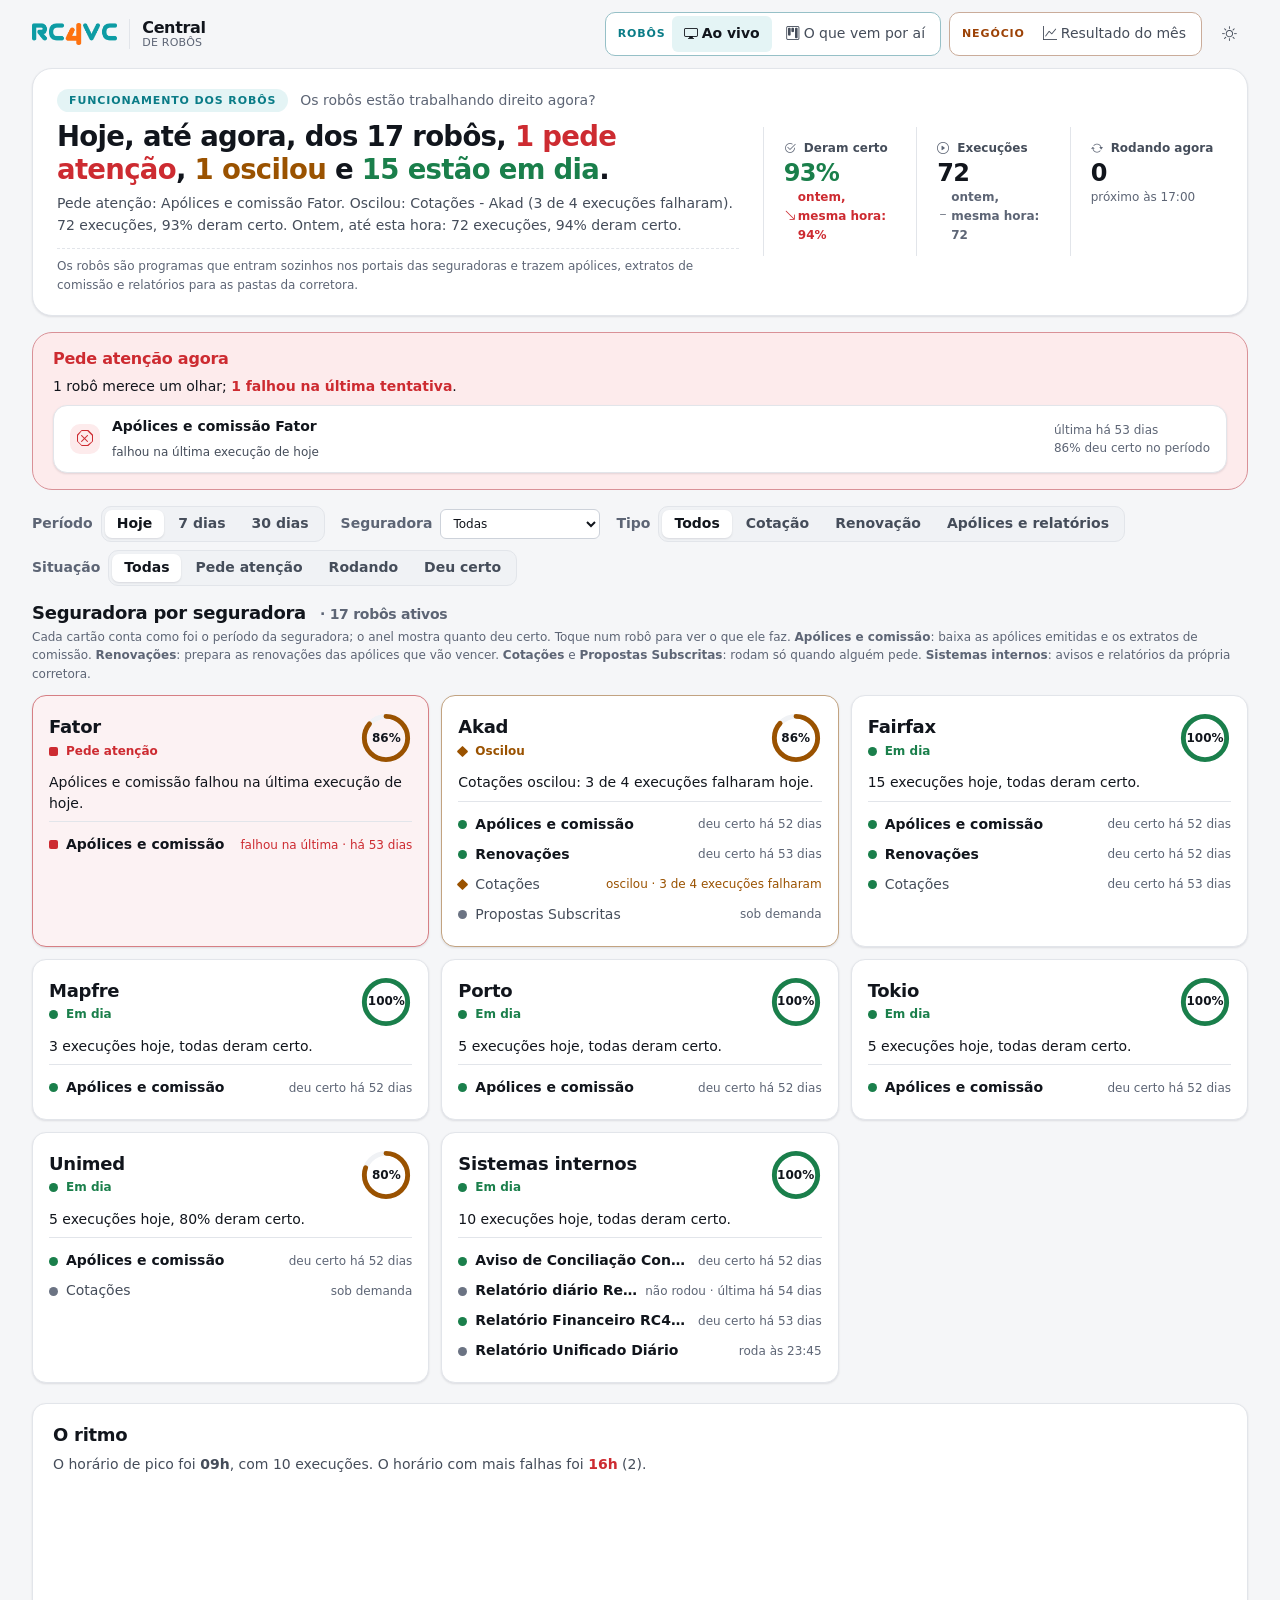
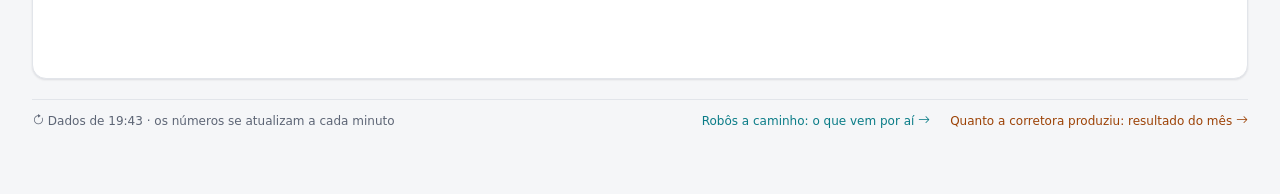
==== index.html @ 92851e63 "Painel ao vivo — 14/10/2026 19:43 UTC" ====
<!doctype html>
<html lang="pt-br">
<head>
    <meta charset="utf-8">
    <meta name="viewport" content="width=device-width, initial-scale=1, viewport-fit=cover">
    <title>Painel ao vivo · Central de RPAs</title>
    <script>
        /* Tema efetivo sempre marcado (mesma regra do layout.html). */
        try { var t = localStorage.getItem('central.tema'); } catch (e) {}
        if (t !== 'claro' && t !== 'escuro') t = window.matchMedia('(prefers-color-scheme: dark)').matches ? 'escuro' : 'claro';
        document.documentElement.dataset.tema = t;
    </script>
    <script type="importmap">{"imports": {"./static/js/ajuda/assistente.js": "./static/js/ajuda/assistente.js?v=1791552852", "./static/js/ajuda/base.js": "./static/js/ajuda/base.js?v=1791553756", "./static/js/ajuda/busca.js": "./static/js/ajuda/busca.js?v=1790963048", "./static/js/ajuda/tour.js": "./static/js/ajuda/tour.js?v=1791552852", "./static/js/core/anotacoes.js": "./static/js/core/anotacoes.js?v=1790881383", "./static/js/core/api.js": "./static/js/core/api.js?v=1791553756", "./static/js/core/atualizacao.js": "./static/js/core/atualizacao.js?v=1790770202", "./static/js/core/avisos.js": "./static/js/core/avisos.js?v=1791209014", "./static/js/core/casca.js": "./static/js/core/casca.js?v=1791567354", "./static/js/core/diagnostico.js": "./static/js/core/diagnostico.js?v=1790796686", "./static/js/core/editavel.js": "./static/js/core/editavel.js?v=1790770202", "./static/js/core/etapas.js": "./static/js/core/etapas.js?v=1791463085", "./static/js/core/filtros.js": "./static/js/core/filtros.js?v=1790770202", "./static/js/core/format.js": "./static/js/core/format.js?v=1790770202", "./static/js/core/graficos.js": "./static/js/core/graficos.js?v=1791461083", "./static/js/core/robos.js": "./static/js/core/robos.js?v=1791574383", "./static/js/core/textos.js": "./static/js/core/textos.js?v=1790770202", "./static/js/core/ui.js": "./static/js/core/ui.js?v=1792006502", "./static/js/paginas/ajustes.js": "./static/js/paginas/ajustes.js?v=1791404168", "./static/js/paginas/cotacoes.js": "./static/js/paginas/cotacoes.js?v=1792006793", "./static/js/paginas/design.js": "./static/js/paginas/design.js?v=1791460758", "./static/js/paginas/em_construcao.js": "./static/js/paginas/em_construcao.js?v=1791577213", "./static/js/paginas/entrada.js": "./static/js/paginas/entrada.js?v=1790963048", "./static/js/paginas/entrada_historia.js": "./static/js/paginas/entrada_historia.js?v=1791463267", "./static/js/paginas/equipe.js": "./static/js/paginas/equipe.js?v=1791561957", "./static/js/paginas/hoje.js": "./static/js/paginas/hoje.js?v=1791567333", "./static/js/paginas/jornada.js": "./static/js/paginas/jornada.js?v=1791462476", "./static/js/paginas/manual.js": "./static/js/paginas/manual.js?v=1791552852", "./static/js/paginas/ocorrencias.js": "./static/js/paginas/ocorrencias.js?v=1791552852", "./static/js/paginas/perfil.js": "./static/js/paginas/perfil.js?v=1790770202", "./static/js/paginas/publico.js": "./static/js/paginas/publico.js?v=1791899192", "./static/js/paginas/quadro_publico.js": "./static/js/paginas/quadro_publico.js?v=1791897938", "./static/js/paginas/robo.js": "./static/js/paginas/robo.js?v=1791552852", "./static/js/paginas/robos.js": "./static/js/paginas/robos.js?v=1790954687"}}</script>
    <link rel="icon" type="image/svg+xml" href="./static/img/marca.svg">
    <link rel="icon" type="image/png" sizes="192x192" href="./static/img/icone_central_192.png">
    <link rel="apple-touch-icon" href="./static/img/icone_central_180.png">
    <meta name="apple-mobile-web-app-capable" content="yes">
    <meta name="mobile-web-app-capable" content="yes">
    <meta name="apple-mobile-web-app-title" content="Central">
    <meta name="theme-color" content="#f5f6f8" media="(prefers-color-scheme: light)">
    <meta name="theme-color" content="#0b0d12" media="(prefers-color-scheme: dark)">
    <link rel="stylesheet" href="./static/vendor/bootstrap-icons/bootstrap-icons.min.css?v=1790770202">
    <link rel="stylesheet" href="./static/css/tokens.css?v=1791463225">
    <link rel="stylesheet" href="./static/css/base.css?v=1791567354">
    <link rel="stylesheet" href="./static/css/components.css?v=1792006510">
    <style>
        .simples-topo { display: flex; align-items: center; gap: var(--e-3); max-width: var(--largura-conteudo); margin: 0 auto; padding: var(--e-5) var(--e-8); }
        .simples-topo .acoes { margin-left: auto; display: flex; gap: var(--e-2); align-items: center; }
        .simples-conteudo { max-width: var(--largura-conteudo); margin: 0 auto; padding: 0 var(--e-8) var(--e-16); }
        .centro { min-height: calc(100vh - 90px); display: grid; place-items: center; padding: var(--e-6) var(--e-4); }
        .cartao-entrada { width: min(420px, 100%); }
        .fundo-entrada {
            background:
                radial-gradient(60% 50% at 15% 10%, var(--primaria-suave), transparent 70%),
                radial-gradient(50% 40% at 90% 90%, var(--acento-suave), transparent 70%),
                var(--fundo);
        }
        @media (max-width: 640px) { .simples-topo, .simples-conteudo { padding-left: var(--e-4); padding-right: var(--e-4); } }
    </style>
    <meta name="robots" content="noindex">
</head>
<body class="">
    <a class="pular-conteudo" href="#conteudo">Pular para o conteúdo</a>
    <header class="simples-topo">
        <a class="marca" href="./" style="padding: 0">
            <img class="marca-simbolo" src="./static/img/marca.svg" alt="" width="36" height="36">
            <img class="marca-logo" src="./static/img/logo_rc4vc.png" alt="RC4VC" width="101" height="26">
            <span>Central<small>de Robôs</small></span>
        </a>
        <div class="acoes">
            
<nav class="abas-publicas" aria-label="Telas ao vivo">
    <div class="abas-grupo" data-assunto="robos" role="group" aria-label="Robôs: funcionamento">
        <span class="abas-grupo-nome" aria-hidden="true">Robôs</span>
        <a href="./" aria-current="page"><i class="bi bi-display" aria-hidden="true"></i>Ao vivo</a>
        <a href="./kanban/"><i class="bi bi-kanban" aria-hidden="true"></i>O que vem por aí</a>
    </div>
    <div class="abas-grupo" data-assunto="negocio" role="group" aria-label="Negócio: resultado">
        <span class="abas-grupo-nome" aria-hidden="true">Negócio</span>
        <a href="./resultado/"><i class="bi bi-graph-up" aria-hidden="true"></i>Resultado do mês</a>
    </div>
</nav>

            <button type="button" class="btn btn-fantasma btn-icone" data-tema-botao aria-label="Trocar tema"><i class="bi bi-sun"></i></button>
        </div>
    </header>
    <main id="conteudo" tabindex="-1">

<div class="simples-conteudo painel-vivo" data-fonte-ao-vivo="https://rc4vc.com/central/dados/painel.json" data-fonte="./dados/painel.json">
    
    <section class="painel-resumo">
        <div class="painel-resumo-texto">
            
<section class="manchete manchete-lisa" aria-labelledby="manchete-texto">
    
<p class="assunto-tela" data-assunto="robos"><span class="assunto-etiqueta">Funcionamento dos robôs</span><span class="assunto-pergunta">Os robôs estão trabalhando direito agora?</span></p>

    <p class="texto" id="manchete-texto" aria-live="polite">Carregando o resumo...</p>
    <p class="contexto" id="manchete-contexto"></p>
    <div class="rodape-manchete" id="manchete-rodape"></div>
</section>

            
            <p class="painel-intro">Os robôs são programas que entram sozinhos nos portais das seguradoras e trazem apólices, extratos de comissão e relatórios para as pastas da corretora.</p>
        </div>
        <div class="kpis-faixa painel-numeros">
            
<div class="kpi" id="kpi-taxa">
    <span class="kpi-rotulo"><i class="bi bi-check2-circle" aria-hidden="true"></i>Deram certo</span>
    <span class="kpi-valor" data-valor>—</span>
    <span class="kpi-nota" data-nota></span>
</div>

            
<div class="kpi" id="kpi-execucoes">
    <span class="kpi-rotulo"><i class="bi bi-play-circle" aria-hidden="true"></i>Execuções</span>
    <span class="kpi-valor" data-valor>—</span>
    <span class="kpi-nota" data-nota></span>
</div>

            
<div class="kpi" id="kpi-rodando">
    <span class="kpi-rotulo"><i class="bi bi-arrow-repeat" aria-hidden="true"></i>Rodando agora</span>
    <span class="kpi-valor" data-valor>—</span>
    <span class="kpi-nota" data-nota></span>
</div>

        </div>
    </section>

    <section class="painel-atencao" id="atencao" aria-labelledby="titulo-atencao" hidden>
        <h2 id="titulo-atencao">Pede atenção agora</h2>
        <p class="frase-historia" id="frase-atencao"></p>
        <div id="lista-atencao"></div>
    </section>

    <div class="painel-filtros" role="search" aria-label="Filtrar o painel">
        
<div class="linha">
    <span class="rotulo-filtro" id="rot-periodo">Período</span>
    <div class="segmentado" data-filtro="periodo" role="group" aria-labelledby="rot-periodo">
        
        <button type="button" data-valor="hoje" aria-pressed="false">Hoje</button>
        
        <button type="button" data-valor="7" aria-pressed="false">7 dias</button>
        
        <button type="button" data-valor="30" aria-pressed="false">30 dias</button>
        
    </div>
</div>

        <div class="linha">
            <label class="rotulo-filtro" for="filtro-seguradora">Seguradora</label>
            <select id="filtro-seguradora" class="selecao entrada-sm"><option value="">Todas</option></select>
        </div>
        
<div class="linha">
    <span class="rotulo-filtro" id="rot-tipo">Tipo</span>
    <div class="segmentado" data-filtro="tipo" role="group" aria-labelledby="rot-tipo">
        
        <button type="button" data-valor="" aria-pressed="false">Todos</button>
        
        <button type="button" data-valor="cotacao" aria-pressed="false">Cotação</button>
        
        <button type="button" data-valor="renovacao" aria-pressed="false">Renovação</button>
        
        <button type="button" data-valor="outros" aria-pressed="false">Apólices e relatórios</button>
        
    </div>
</div>

        
<div class="linha">
    <span class="rotulo-filtro" id="rot-situacao">Situação</span>
    <div class="segmentado" data-filtro="situacao" role="group" aria-labelledby="rot-situacao">
        
        <button type="button" data-valor="" aria-pressed="false">Todas</button>
        
        <button type="button" data-valor="problema" aria-pressed="false">Pede atenção</button>
        
        <button type="button" data-valor="rodando" aria-pressed="false">Rodando</button>
        
        <button type="button" data-valor="ok" aria-pressed="false">Deu certo</button>
        
    </div>
</div>

        <button type="button" class="btn btn-sm btn-fantasma" id="limpar-filtros" hidden><i class="bi bi-x-lg"></i>Limpar filtros</button>
    </div>

    <section class="painel-secao" id="robos" aria-labelledby="titulo-robos">
        <div class="painel-secao-topo">
            <h2 id="titulo-robos">Seguradora por seguradora <span class="painel-recorte" id="recorte" aria-live="polite"></span></h2>
            
            <p class="painel-legenda">Cada cartão conta como foi o período da seguradora; o anel mostra quanto deu certo. Toque num robô para ver o que ele faz. <strong>Apólices e comissão</strong>: baixa as apólices emitidas e os extratos de comissão. <strong>Renovações</strong>: prepara as renovações das apólices que vão vencer. <strong>Cotações</strong> e <strong>Propostas Subscritas</strong>: rodam só quando alguém pede. <strong>Sistemas internos</strong>: avisos e relatórios da própria corretora.</p>
        </div>
        <ul class="seg-grade" id="lista-robos">
<div id="x-robos" aria-busy="true">
    <div class="pilha"><span class="esqueleto" style="height: 18px; width: 92%"></span><span class="esqueleto" style="height: 18px; width: 78%"></span><span class="esqueleto" style="height: 18px; width: 64%"></span></div>
</div>
</ul>
    </section>

    <section class="painel-secao" id="ritmo" aria-labelledby="titulo-ritmo">
        <div class="cartao painel-ritmo"><div class="cartao-corpo">
            <div class="painel-ritmo-texto">
                <h2 id="titulo-ritmo">O ritmo</h2>
                <p id="frase-ritmo"></p>
            </div>
            <div class="painel-grafico"><canvas id="grafico-ritmo" role="img" aria-label="Gráfico de execuções no período: deram certo e falharam"></canvas></div>
        </div></div>
    </section>

    <footer class="rodape-publico">
        <span><i class="bi bi-arrow-clockwise"></i> <span id="dados-de">Carregando</span> · os números se atualizam a cada minuto</span>
        <span class="links"><a href="./kanban/">Robôs a caminho: o que vem por aí <i class="bi bi-arrow-right"></i></a><a href="./resultado/" data-assunto="negocio">Quanto a corretora produziu: resultado do mês <i class="bi bi-arrow-right"></i></a></span>
    </footer>
</div>
</main>
    <div id="toasts" class="toasts" role="status" aria-live="polite"></div>
    <script type="module" src="./static/js/core/casca.js?v=1791567354"></script>
    
<script src="./static/vendor/chartjs/chart.umd.min.js?v=1790770202"></script>
<script type="module" src="./static/js/paginas/publico.js?v=1791899192"></script>

</body>
</html>
---- static/css/tokens.css ----
/* ==========================================================================
   Central de RPAs — tokens de design (identidade nova, 2026)

   Tudo que é "decisão de marca" mora aqui e SÓ aqui: cor, tipo, espaço,
   raio, sombra, movimento. Componentes e páginas usam as variáveis, nunca
   valores soltos — trocar a paleta inteira é mexer neste arquivo.

   Tema marcado no <html>: data-tema = "claro" | "escuro", SEMPRE o tema
   efetivo. No modo automático quem resolve é o script do <head> (layout.html
   e layout_simples.html, antes de pintar) e casca.js (quando o sistema muda),
   lendo prefers-color-scheme: dark. Assim o tema escuro é escrito uma vez só
   (antes eram dois blocos iguais, um no @media e outro no atributo).
   A paleta é a da marca RC4VC (ver /design).

   Contraste (08-10-2026, medido): texto comum >= 4,5:1 nos dois temas. Por
   isso o botão principal usa o teal escuro (--primaria-600) no tema claro, e
   texto sobre verde/vermelho/laranja usa --sobre-estado / --sobre-acento.

   Cores de ESTADO (ok, atenção, falha, rodando) não mudam com a paleta:
   verde sempre é "deu certo", vermelho sempre é "falhou". E nunca aparecem
   sozinhas — sempre com ícone e texto (acessibilidade).
   ========================================================================== */

:root {
    /* --- Tipografia: fontes do sistema (sem download, sem CDN).
       Windows 11 tem Segoe UI Variable, que é moderna e muito legível. */
    --fonte-texto: "Segoe UI Variable Text", "Segoe UI", system-ui, -apple-system, "Roboto", "Helvetica Neue", Arial, sans-serif;
    --fonte-titulo: "Segoe UI Variable Display", "Segoe UI", system-ui, -apple-system, "Roboto", sans-serif;
    --fonte-numero: "Segoe UI Variable Display", "Segoe UI", system-ui, sans-serif;
    --fonte-mono: "Cascadia Mono", "Cascadia Code", Consolas, "SFMono-Regular", Menlo, monospace;

    --fs-2xs: 0.6875rem;  /* 11px */
    --fs-xs: 0.75rem;     /* 12px */
    --fs-sm: 0.875rem;    /* 14px */
    --fs-base: 1rem;      /* 16px */
    --fs-lg: 1.125rem;    /* 18px */
    --fs-xl: 1.375rem;    /* 22px */
    --fs-2xl: 1.75rem;    /* 28px */
    --fs-3xl: 2.25rem;    /* 36px */
    --fs-manchete: clamp(1.45rem, 1.05rem + 1.7vw, 2.35rem);
    --fs-kpi: clamp(1.75rem, 1.4rem + 1.2vw, 2.4rem);

    --peso-normal: 400;
    --peso-medio: 550;
    --peso-forte: 650;
    --peso-titulo: 700;

    --altura-linha: 1.55;
    --altura-titulo: 1.2;

    /* --- Espaço (escala de 4px) */
    --e-1: 0.25rem;
    --e-2: 0.5rem;
    --e-3: 0.75rem;
    --e-4: 1rem;
    --e-5: 1.25rem;
    --e-6: 1.5rem;
    --e-8: 2rem;
    --e-10: 2.5rem;
    --e-12: 3rem;
    --e-16: 4rem;

    /* --- Raio */
    --raio-sm: 6px;
    --raio-md: 10px;
    --raio-lg: 14px;
    --raio-xl: 20px;
    --raio-pilula: 999px;

    /* --- Movimento (respeita "reduzir movimento" no fim do arquivo) */
    --dur-rapida: 120ms;
    --dur-media: 200ms;
    --dur-lenta: 360ms;
    --curva: cubic-bezier(0.2, 0.7, 0.2, 1);

    /* --- Layout */
    --largura-menu: 256px;
    --largura-menu-compacto: 68px;
    --largura-conteudo: 1440px;
    --altura-topo: 60px;
    --z-topo: 20;
    --z-menu: 30;
    --z-dialogo: 50;
    --z-toast: 60;

    /* --- Texto sobre a cor da marca (vitrine do login): igual nos dois temas,
       porque o fundo da vitrine é sempre o teal escuro da marca. */
    --sobre-marca: #ffffff;

    /* --- História da tela de entrar: painel sempre escuro (teal profundo da
       marca), igual nos dois temas, com cores de status legíveis sobre ele. */
    --historia-fundo-1: #04252a;
    --historia-fundo-2: #0a5e67;
    --historia-ok: #5ee0a0;
    --historia-falha: #ff8f8f;
    --historia-rodando: var(--primaria-300);  /* rodando = teal, como no resto da Central */
    --historia-destaque: #ffb27a;  /* laranja da marca clareado: 3,2:1 no pior ponto do fundo */
}

/* ==========================================================================
   Paleta oficial: Marca RC4VC (escolhida em 29/09/2026) — o teal e o laranja
   do logo, refinados para tela. "primaria" é a cor da ação e do destaque;
   "acento" é o contraponto quente, usado com parcimônia.
   ========================================================================== */
:root {
    --primaria-500: #0e9aa7;
    --primaria-400: #22b5c2;
    --primaria-300: #86d9e0;
    --primaria-600: #0a7c87;
    --primaria-700: #075e66;
    --acento-500: #f47b20;
    --acento-400: #ff9544;
    --acento-700: #9c4206;

    /* Texto sobre o laranja da marca: escuro nos dois temas (branco dava 2,7:1). */
    --sobre-acento: #11151c;
}

/* ==========================================================================
   Tema CLARO (padrão)
   ========================================================================== */
:root,
[data-tema="claro"] {
    color-scheme: light;

    --fundo: #f5f6f8;
    --superficie: #ffffff;
    --superficie-2: #f0f2f5;
    --superficie-3: #e7eaef;
    --superficie-invertida: #11151c;
    --borda: #e2e5ea;
    --borda-forte: #cdd2da;

    --texto: #11151c;
    --texto-2: #454d5a;
    --texto-3: #5d6575;      /* 5,2:1 sobre superficie-2 (o #6b7383 dava 4,25) */
    --texto-invertido: #f4f5f7;

    /* Botão e destaque no teal escuro: branco sobre #0e9aa7 dava 3,4:1. O
       teal claro segue em ícones, gráficos e no logo, onde não carrega texto. */
    --primaria: var(--primaria-600);
    --primaria-hover: var(--primaria-700);
    --primaria-texto: var(--primaria-600);
    --primaria-suave: color-mix(in srgb, var(--primaria-500) 11%, transparent);
    --sobre-primaria: #ffffff;
    --acento: var(--acento-500);
    --acento-texto: var(--acento-700);   /* laranja como texto: 5,8:1 no suave */
    --acento-suave: color-mix(in srgb, var(--acento-500) 13%, transparent);

    --ok: #1a7f4b;
    --atencao: #9a5200;
    --falha: #cd2b31;
    --rodando: var(--primaria-500);
    --neutro: #6b7383;
    --sobre-estado: #ffffff;  /* texto sobre --ok/--falha cheios */

    --ok-suave: #e6f6ec;
    --atencao-suave: #fff3d6;
    --falha-suave: #fdebec;
    --rodando-suave: var(--primaria-suave);
    --neutro-suave: #eef0f3;

    --foco: color-mix(in srgb, var(--primaria-500) 55%, transparent);
    --sombra-1: 0 1px 2px rgb(16 24 40 / 0.06), 0 1px 3px rgb(16 24 40 / 0.05);
    --sombra-2: 0 4px 12px rgb(16 24 40 / 0.07), 0 2px 4px rgb(16 24 40 / 0.04);
    --sombra-3: 0 18px 44px rgb(16 24 40 / 0.16), 0 4px 10px rgb(16 24 40 / 0.06);
    --sobreposicao: rgb(9 12 18 / 0.45);
    --toast-acao: var(--primaria-300);
}

/* ==========================================================================
   Tema ESCURO — escolhido no alternador OU vindo do sistema (o script do
   <head> marca data-tema="escuro" quando prefers-color-scheme: dark).
   Cores de estado um pouco menos saturadas que antes (08-10-2026): o verde e o
   vermelho "neon" vibravam em áreas grandes (barras de gráfico) sobre o
   quase-preto. Todas seguem acima de 4,5:1 como texto sobre a superfície.
   ========================================================================== */
[data-tema="escuro"] {
    color-scheme: dark;

    --fundo: #0b0d12;
    --superficie: #12151c;
    --superficie-2: #181c25;
    --superficie-3: #20252f;
    --superficie-invertida: #eef0f4;
    --borda: #252a35;
    --borda-forte: #353c49;

    --texto: #edf0f4;
    --texto-2: #b6bdc9;
    --texto-3: #8c94a4;
    --texto-invertido: #11151c;

    --primaria: var(--primaria-400);
    --primaria-hover: var(--primaria-300);
    --primaria-texto: var(--primaria-300);
    --primaria-suave: color-mix(in srgb, var(--primaria-400) 17%, transparent);
    --sobre-primaria: #0b0d12;
    --acento: var(--acento-400);
    --acento-texto: var(--acento-400);
    --acento-suave: color-mix(in srgb, var(--acento-400) 17%, transparent);

    --ok: #4cc38a;
    --atencao: #f0a83a;
    --falha: #f2666b;
    --rodando: var(--primaria-400);
    --neutro: #8c94a4;
    --sobre-estado: #0b0d12;  /* branco sobre o verde claro dava 1,9:1 */

    --ok-suave: color-mix(in srgb, #4cc38a 15%, transparent);
    --atencao-suave: color-mix(in srgb, #f0a83a 15%, transparent);
    --falha-suave: color-mix(in srgb, #f2666b 15%, transparent);
    --rodando-suave: var(--primaria-suave);
    --neutro-suave: color-mix(in srgb, #8c94a4 15%, transparent);

    --foco: color-mix(in srgb, var(--primaria-400) 65%, transparent);
    --sombra-1: 0 1px 2px rgb(0 0 0 / 0.4);
    --sombra-2: 0 6px 16px rgb(0 0 0 / 0.35);
    --sombra-3: 0 20px 50px rgb(0 0 0 / 0.55);
    --sobreposicao: rgb(0 0 0 / 0.6);
    --toast-acao: var(--primaria-600);
}

@media (prefers-reduced-motion: reduce) {
    :root {
        --dur-rapida: 0ms;
        --dur-media: 0ms;
        --dur-lenta: 0ms;
    }
}
---- static/css/base.css ----
/* ==========================================================================
   Central de RPAs — base: reset, tipografia e a casca do app
   (menu lateral por verbo + topo + área de conteúdo).
   Depende de tokens.css.
   ========================================================================== */

*,
*::before,
*::after {
    box-sizing: border-box;
}

html {
    -webkit-text-size-adjust: 100%;
    text-size-adjust: 100%;
    scroll-behavior: smooth;
}

@media (prefers-reduced-motion: reduce) {
    html { scroll-behavior: auto; }
}

body {
    margin: 0;
    min-height: 100vh;
    background: var(--fundo);
    color: var(--texto);
    font-family: var(--fonte-texto);
    font-size: var(--fs-base);
    line-height: var(--altura-linha);
    -webkit-font-smoothing: antialiased;
    font-feature-settings: "ss01", "cv11";
    /* Palavra longa sem espaço (caminho, comando, e-mail, URL) quebra em vez
       de vazar para fora do cartão ou da tela. */
    overflow-wrap: break-word;
}

h1, h2, h3, h4, h5, h6 {
    margin: 0 0 var(--e-2);
    font-family: var(--fonte-titulo);
    font-weight: var(--peso-titulo);
    line-height: var(--altura-titulo);
    letter-spacing: -0.015em;
    color: var(--texto);
}

h1 { font-size: var(--fs-2xl); }
h2 { font-size: var(--fs-xl); }
h3 { font-size: var(--fs-lg); }
h4 { font-size: var(--fs-base); }

p { margin: 0 0 var(--e-3); }

a {
    color: var(--primaria-texto);
    text-decoration: none;
    text-underline-offset: 3px;
}
a:hover { text-decoration: underline; }

img, svg { display: block; max-width: 100%; }

button, input, select, textarea {
    font: inherit;
    color: inherit;
}

code, kbd, pre, samp {
    font-family: var(--fonte-mono);
    font-size: 0.9em;
    overflow-wrap: anywhere;
}
pre { white-space: pre-wrap; }

hr {
    border: 0;
    border-top: 1px solid var(--borda);
    margin: var(--e-6) 0;
}

table { border-collapse: collapse; width: 100%; }

::selection { background: var(--primaria-suave); }

:focus-visible {
    outline: 2px solid var(--primaria);
    outline-offset: 2px;
    border-radius: var(--raio-sm);
}

/* Números tabulares em tudo que é métrica */
.num,
td,
.kpi-valor { font-variant-numeric: tabular-nums; }

/* Texto só para leitor de tela */
.so-leitor {
    position: absolute !important;
    width: 1px; height: 1px;
    padding: 0; margin: -1px;
    overflow: hidden; clip: rect(0 0 0 0);
    white-space: nowrap; border: 0;
}

/* Pular para o conteúdo (teclado / leitor de tela) */
.pular-conteudo {
    position: absolute;
    left: var(--e-4);
    top: -100px;
    z-index: 100;
    padding: var(--e-2) var(--e-4);
    background: var(--primaria);
    color: var(--sobre-primaria);
    border-radius: var(--raio-md);
    font-weight: var(--peso-forte);
}
.pular-conteudo:focus { top: var(--e-3); text-decoration: none; }

/* ==========================================================================
   Casca do app
   ========================================================================== */
.app {
    display: grid;
    grid-template-columns: var(--largura-menu) minmax(0, 1fr);
    min-height: 100vh;
}

/* O menu fica preso na tela ao rolar a página (pedido de 02-10-2026). Se
   não couber na altura da janela, ganha rolagem própria. */
.app-menu {
    position: sticky;
    top: 0;
    height: 100vh;
    height: 100dvh;
    overflow-y: auto;
    overscroll-behavior: contain;
    /* Se ainda precisar rolar (janela muito baixa), a roda do mouse e o
       toque funcionam, sem a barra cinza grudada na borda do menu. */
    scrollbar-width: none;
    display: flex;
    flex-direction: column;
    gap: var(--e-2);
    padding: var(--e-5) var(--e-3) var(--e-4);
    background: var(--superficie);
    border-right: 1px solid var(--borda);
    z-index: var(--z-menu);
}

.marca {
    display: flex;
    align-items: center;
    gap: var(--e-3);
    padding: 0 var(--e-3) var(--e-4);
    color: var(--texto);
    font-family: var(--fonte-titulo);
    font-weight: var(--peso-titulo);
    font-size: var(--fs-lg);
    letter-spacing: -0.02em;
}
.marca:hover { text-decoration: none; }

.marca-simbolo {
    width: 36px;
    height: 36px;
    flex: none;
    filter: drop-shadow(0 2px 4px rgb(10 124 135 / 0.25));
}
/* Logo da RC4VC por extenso; o símbolo quadrado (o "4") só aparece com o
   menu compacto, onde o logo inteiro não cabe. */
.marca .marca-simbolo { display: none; }
.marca-logo { height: 26px; width: auto; flex: none; }
.marca > span {
    padding-left: var(--e-3);
    border-left: 1px solid var(--borda);
    line-height: 1.1;
    font-size: var(--fs-base);
}

.marca small {
    display: block;
    font-family: var(--fonte-texto);
    font-weight: var(--peso-normal);
    font-size: var(--fs-2xs);
    color: var(--texto-3);
    letter-spacing: 0.02em;
    text-transform: uppercase;
}

.menu-grupo { margin-top: var(--e-3); }

.menu-grupo-titulo {
    margin: 0 0 var(--e-1);
    padding: 0 var(--e-3);
    font-family: var(--fonte-texto);
    font-size: var(--fs-xs);   /* era 11px em maiúsculas: pequeno demais */
    font-weight: var(--peso-forte);
    color: var(--texto-3);
    letter-spacing: 0.06em;
    text-transform: uppercase;
}

.menu-item {
    position: relative;
    display: flex;
    align-items: center;
    gap: var(--e-3);
    padding: var(--e-2) var(--e-3);
    border-radius: var(--raio-md);
    color: var(--texto-2);
    font-weight: var(--peso-medio);
    font-size: var(--fs-sm);
    transition: background var(--dur-rapida) var(--curva), color var(--dur-rapida) var(--curva);
}
.menu-item i { font-size: 1.05rem; width: 1.25rem; text-align: center; }
.menu-item:hover { background: var(--superficie-2); color: var(--texto); text-decoration: none; }
.menu-item[aria-current="page"] {
    background: var(--primaria-suave);
    color: var(--primaria-texto);
}
.menu-item[aria-current="page"]::before {
    content: "";
    position: absolute;
    left: -12px;
    top: 8px;
    bottom: 8px;
    width: 3px;
    border-radius: 0 3px 3px 0;
    background: var(--primaria);
}
.menu-item .contador {
    margin-left: auto;
    min-width: 1.5rem;
    padding: 0 var(--e-2);
    border-radius: var(--raio-pilula);
    background: var(--falha);
    color: var(--sobre-estado);
    font-size: var(--fs-2xs);
    font-weight: var(--peso-forte);
    line-height: 1.35rem;
    text-align: center;
}

.menu-rodape {
    /* Logo abaixo do último grupo (Manual), não empurrado para o fim da página. */
    margin-top: var(--e-4);
    padding-top: var(--e-4);
    border-top: 1px solid var(--borda);
    display: grid;
    /* Perfil e "Sair" na mesma linha: com o "Sair" embaixo, ele era o
       primeiro a ficar fora da tela. */
    grid-template-columns: minmax(0, 1fr) auto;
    align-items: center;
    gap: var(--e-1);
}
/* "Sair" só com o ícone (o nome fica no aria-label/title). */
.menu-rodape [data-sair] { font-size: 0; gap: 0; padding: var(--e-2); }
.menu-rodape [data-sair] i { font-size: 1.05rem; }

.usuario-atual {
    display: flex;
    align-items: center;
    gap: var(--e-3);
    padding: var(--e-2) var(--e-3);
    font-size: var(--fs-sm);
    color: var(--texto-2);
    min-width: 0;
}
a.usuario-atual { border-radius: var(--raio-md); color: inherit; }
a.usuario-atual:hover,
a.usuario-atual[aria-current="page"] { background: var(--superficie-2); text-decoration: none; }
.usuario-atual .avatar img { width: 100%; height: 100%; object-fit: cover; border-radius: 50%; }
.usuario-atual .avatar {
    position: relative;
    flex: none;
    display: grid;
    place-items: center;
    width: 32px;
    height: 32px;
    border-radius: 50%;
    background: var(--acento-suave);
    color: var(--acento-texto);
    font-weight: var(--peso-forte);
    font-size: var(--fs-sm);
}
/* Online: bolinha verde no canto da foto enquanto o sinal de presença é
   aceito (casca.js; some se a sessão cair). Sem overflow:hidden no avatar
   para a bolinha não ser cortada; a foto já é redonda pelo próprio img. */
.usuario-atual .avatar[data-online="sim"]::after {
    content: "";
    position: absolute;
    right: -1px;
    bottom: -1px;
    width: 10px;
    height: 10px;
    border-radius: 50%;
    background: var(--ok);
    box-shadow: 0 0 0 2px var(--superficie);
}
.usuario-atual .nome { color: var(--texto); font-weight: var(--peso-medio); }
.usuario-atual .papel { font-size: var(--fs-xs); color: var(--texto-3); }
.usuario-atual > div { min-width: 0; }
.usuario-atual .nome,
.usuario-atual .papel { display: block; overflow: hidden; text-overflow: ellipsis; white-space: nowrap; }

/* Área principal */
.app-principal { min-width: 0; display: flex; flex-direction: column; }

.app-topo {
    position: sticky;
    top: 0;
    z-index: var(--z-topo);
    display: flex;
    align-items: center;
    gap: var(--e-3);
    height: var(--altura-topo);
    padding: 0 var(--e-8);
    background: color-mix(in srgb, var(--fundo) 82%, transparent);
    backdrop-filter: saturate(160%) blur(10px);
    -webkit-backdrop-filter: saturate(160%) blur(10px);
    border-bottom: 1px solid color-mix(in srgb, var(--borda) 70%, transparent);
}

.app-topo .migalhas {
    display: flex;
    align-items: center;
    gap: var(--e-2);
    font-size: var(--fs-sm);
    color: var(--texto-3);
    min-width: 0;
}
.app-topo .migalhas a { color: var(--texto-3); }
.app-topo .migalha-grupo { white-space: nowrap; }
.app-topo .migalha-sep { font-size: 0.7em; color: var(--texto-3); }
/* Celular: o topo não cabe tudo (o "Painel ao vivo" cobria o título). Fica
   só o essencial: título, Painel ao vivo só com ícone, Ajuda, sino, tema. */
@media (max-width: 640px) {
    .app-topo .migalha-grupo, .app-topo .migalha-sep,
    .app-topo #ultima-atualizacao, .app-topo [data-copiar-link], .app-topo .rotulo-longo { display: none; }
    .app-topo .botao-sem-login { width: 38px; padding: 0; }
    .app-topo .acoes-topo { gap: 0; }
}
.app-topo .migalhas strong { color: var(--texto); font-weight: var(--peso-medio); white-space: nowrap; overflow: hidden; text-overflow: ellipsis; }
.app-topo .acoes-topo { margin-left: auto; display: flex; align-items: center; gap: var(--e-2); }

.botao-menu { margin-left: calc(var(--e-2) * -1); }

.app-conteudo {
    width: 100%;
    max-width: var(--largura-conteudo);
    margin: 0 auto;
    padding: var(--e-8) var(--e-8) var(--e-16);
}

.fundo-menu { display: none; }

/* --- Menu só com ícones (data-menu="compacto" no <html>): escolha da
   pessoa pelo botão do topo (ou tecla "["), guardada no navegador; sem
   escolha, vale em tela estreita ou zoom alto (Ctrl +). O nome do item
   aparece ao lado ao passar o mouse ou focar pelo teclado. A regra que
   decide o modo está no <head> do layout.html e em casca.js. */
@media (min-width: 641px) {
    .app { transition: grid-template-columns var(--dur-media) var(--curva); }

    html[data-menu="compacto"] .app { grid-template-columns: var(--largura-menu-compacto) minmax(0, 1fr); }

    /* Sem rolagem própria: ela cortaria a etiqueta flutuante do item. */
    html[data-menu="compacto"] .app-menu { padding: var(--e-4) var(--e-2); gap: var(--e-1); overflow: visible; }
    html[data-menu="compacto"] .marca { justify-content: center; padding: 0 0 var(--e-3); }
    html[data-menu="compacto"] .marca > span { display: none; }
    html[data-menu="compacto"] .marca-logo { display: none; }
    html[data-menu="compacto"] .marca .marca-simbolo { display: block; }

    html[data-menu="compacto"] .menu-grupo { margin-top: var(--e-2); }
    html[data-menu="compacto"] .menu-grupo + .menu-grupo { padding-top: var(--e-2); border-top: 1px solid var(--borda); }
    html[data-menu="compacto"] .menu-grupo-titulo { display: none; }

    html[data-menu="compacto"] .menu-item { justify-content: center; padding: var(--e-2); }
    html[data-menu="compacto"] .menu-item[aria-current="page"]::before { left: -8px; }
    /* Nome do item: etiqueta flutuante à direita do ícone. */
    html[data-menu="compacto"] .menu-item > span:not(.contador) {
        position: absolute;
        left: calc(100% + var(--e-3));
        top: 50%;
        transform: translate(-4px, -50%);
        padding: var(--e-1) var(--e-3);
        border-radius: var(--raio-md);
        background: var(--texto);
        color: var(--fundo);
        font-size: var(--fs-xs);
        white-space: nowrap;
        box-shadow: var(--sombra-2);
        opacity: 0;
        pointer-events: none;
        transition: opacity var(--dur-rapida) var(--curva), transform var(--dur-rapida) var(--curva);
    }
    html[data-menu="compacto"] .menu-item:hover > span:not(.contador),
    html[data-menu="compacto"] .menu-item:focus-visible > span:not(.contador) {
        opacity: 1;
        transform: translate(0, -50%);
    }
    html[data-menu="compacto"] .menu-item .contador {
        position: absolute;
        top: 2px;
        right: 2px;
        min-width: 1.1rem;
        padding: 0 3px;
        line-height: 1.1rem;
    }

    html[data-menu="compacto"] .menu-rodape { padding-top: var(--e-3); justify-items: center; grid-template-columns: minmax(0, 1fr); }
    html[data-menu="compacto"] .usuario-atual { justify-content: center; padding: var(--e-2); }
    html[data-menu="compacto"] .usuario-atual > div { display: none; }
    html[data-menu="compacto"] .menu-rodape [data-sair] { font-size: 0; gap: 0; padding: var(--e-2); }
    html[data-menu="compacto"] .menu-rodape [data-sair] i { font-size: 1.05rem; }
}

/* Tela estreita: margens menores, com qualquer modo de menu. */
@media (max-width: 1100px) and (min-width: 641px) {
    .app-topo { padding: 0 var(--e-5); }
    .app-conteudo { padding: var(--e-6) var(--e-5) var(--e-12); }
}

/* --- Menu mais justo: notebook / zoom do Windows (125%, 150%) e celular.
   Com o espaçamento normal o menu completo pede ~900px de altura; abaixo
   disso aparecia a barra de rolagem e o perfil/Sair ficavam cortados. */
@media (max-height: 900px), (max-width: 640px) {
    .app-menu { gap: var(--e-1); padding: var(--e-4) var(--e-2) var(--e-3); }
    .marca { padding: 0 var(--e-2) var(--e-3); }
    .marca-logo { height: 22px; }
    .menu-grupo { margin-top: var(--e-2); }
    .menu-grupo-titulo { padding: 0 var(--e-2); }
    .menu-item { padding: 7px var(--e-2); }
    .menu-item[aria-current="page"]::before { left: -8px; }
    .menu-rodape { margin-top: var(--e-3); padding-top: var(--e-3); }
    .usuario-atual { padding: var(--e-2); }
}
@media (max-height: 700px) and (min-width: 641px) {
    .menu-grupo { margin-top: var(--e-1); }
    .menu-item { padding-top: 5px; padding-bottom: 5px; }
}

/* --- Celular: o menu vira gaveta */
@media (max-width: 640px) {
    .app { grid-template-columns: minmax(0, 1fr); }

    .app-menu {
        position: fixed;
        inset: 0 auto 0 0;
        /* Mesma largura do menu do computador: a gaveta não cobre quase a
           tela inteira e sobra uma faixa do fundo para tocar e fechar. */
        width: min(80vw, var(--largura-menu));
        overflow-y: auto;
        padding-bottom: max(var(--e-3), env(safe-area-inset-bottom));
        transform: translateX(-102%);
        transition: transform var(--dur-media) var(--curva);
        box-shadow: var(--sombra-3);
    }
    .app[data-menu-aberto="true"] .app-menu { transform: none; }
    .app[data-menu-aberto="true"] .fundo-menu {
        display: block;
        position: fixed;
        inset: 0;
        z-index: calc(var(--z-menu) - 1);
        background: var(--sobreposicao);
    }

    .app-topo { padding: 0 var(--e-4); }
    .app-conteudo { padding: var(--e-5) var(--e-4) var(--e-12); }
}
---- static/css/components.css ----
/* ==========================================================================
   Central de RPAs — componentes
   Cada bloco aqui corresponde a uma macro em templates/components/ui.html ou
   a um módulo em static/js/core/. Página nova = montar com estas peças.
   ========================================================================== */

/* --------------------------------------------------------------------------
   Botões
   -------------------------------------------------------------------------- */
.btn {
    display: inline-flex;
    align-items: center;
    justify-content: center;
    gap: var(--e-2);
    min-height: 38px;
    padding: 0 var(--e-4);
    border: 1px solid transparent;
    border-radius: var(--raio-md);
    background: var(--superficie-2);
    color: var(--texto);
    font-size: var(--fs-sm);
    font-weight: var(--peso-medio);
    line-height: 1;
    white-space: nowrap;
    cursor: pointer;
    transition: background var(--dur-rapida) var(--curva), border-color var(--dur-rapida) var(--curva),
        color var(--dur-rapida) var(--curva), transform var(--dur-rapida) var(--curva);
}
.btn:hover { background: var(--superficie-3); text-decoration: none; }
.btn:active { transform: translateY(1px); }
.btn:disabled,
.btn[aria-disabled="true"] { opacity: 0.5; cursor: not-allowed; transform: none; }
.btn i { font-size: 1.05em; }

.btn-primaria { background: var(--primaria); color: var(--sobre-primaria); }
.btn-primaria:hover { background: var(--primaria-hover); }

.btn-contorno { background: transparent; border-color: var(--borda-forte); }
.btn-contorno:hover { background: var(--superficie-2); }

.btn-fantasma { background: transparent; color: var(--texto-2); }
.btn-fantasma:hover { background: var(--superficie-2); color: var(--texto); }

/* Texto em --sobre-estado: branco no claro, quase-preto no escuro (o branco
   sobre o verde/vermelho claros do tema escuro dava 1,9:1 e 2,9:1). */
.btn-perigo { background: var(--falha); color: var(--sobre-estado); }
.btn-perigo:hover { background: color-mix(in srgb, var(--falha) 85%, #000); }

.btn-ok { background: var(--ok); color: var(--sobre-estado); }
.btn-ok:hover { background: color-mix(in srgb, var(--ok) 85%, #000); }

.btn-sm { min-height: 30px; padding: 0 var(--e-3); font-size: var(--fs-xs); border-radius: var(--raio-sm); }
.btn-lg { min-height: 46px; padding: 0 var(--e-6); font-size: var(--fs-base); }
.btn-icone { width: 38px; padding: 0; }
.btn-icone.btn-sm { width: 30px; }

/* --------------------------------------------------------------------------
   Cabeçalho de página e manchete (o "lide" de cada tela)
   -------------------------------------------------------------------------- */
.pagina-cabecalho {
    display: flex;
    flex-wrap: wrap;
    align-items: flex-end;
    justify-content: space-between;
    gap: var(--e-4);
    margin-bottom: var(--e-6);
}
.pagina-cabecalho .sobretitulo {
    display: inline-flex;
    align-items: center;
    gap: var(--e-2);
    margin-bottom: var(--e-2);
    color: var(--primaria-texto);
    font-size: var(--fs-xs);
    font-weight: var(--peso-forte);
    letter-spacing: 0.08em;
    text-transform: uppercase;
}
.pagina-cabecalho h1 { margin: 0; font-size: var(--fs-2xl); }
.pagina-cabecalho .subtitulo { margin: var(--e-2) 0 0; color: var(--texto-2); max-width: 70ch; }
.pagina-cabecalho .acoes { display: flex; flex-wrap: wrap; gap: var(--e-2); }

.manchete {
    position: relative;
    overflow: hidden;
    padding: var(--e-8);
    margin-bottom: var(--e-8);
    border-radius: var(--raio-xl);
    /* Sem degradê (08-10-2026): o teal + laranja radial era só decoração e, no
       tema escuro, virava uma mancha marrom atrás do texto. */
    background: var(--superficie);
    border: 1px solid var(--borda);
    box-shadow: var(--sombra-1);
}
.manchete .saudacao {
    margin: 0 0 var(--e-2);
    color: var(--texto-3);
    font-size: var(--fs-sm);
    font-weight: var(--peso-medio);
}
.manchete .texto {
    margin: 0;
    max-width: 38ch;
    font-family: var(--fonte-titulo);
    font-size: var(--fs-manchete);
    font-weight: var(--peso-titulo);
    line-height: 1.18;
    letter-spacing: -0.025em;
}
.manchete .texto em {
    font-style: normal;
    color: var(--primaria-texto);
}
.manchete .texto .destaque-falha { color: var(--falha); }
.manchete .texto .destaque-atencao { color: var(--atencao); }
.manchete .texto .destaque-ok { color: var(--ok); }
.manchete .contexto {
    margin: var(--e-4) 0 0;
    max-width: 70ch;
    color: var(--texto-2);
    font-size: var(--fs-base);
}
/* Manchete logo abaixo do cabeçalho da página: vira o resumo, um degrau
   abaixo do título (no painel público ela continua grande). */
.pagina-cabecalho + .manchete { padding: var(--e-6); margin-bottom: var(--e-6); }
.pagina-cabecalho + .manchete .texto { font-size: clamp(1.25rem, 1rem + 0.9vw, 1.6rem); max-width: 52ch; }
.pagina-cabecalho + .manchete .contexto { margin-top: var(--e-3); font-size: var(--fs-sm); }
.manchete .contexto:empty,
.manchete .rodape-manchete:empty { display: none; }
.manchete .rodape-manchete {
    display: flex;
    flex-wrap: wrap;
    gap: var(--e-2) var(--e-5);
    margin-top: var(--e-5);
    color: var(--texto-3);
    font-size: var(--fs-xs);
}

/* --------------------------------------------------------------------------
   Capítulos (a história da página em blocos numerados)
   -------------------------------------------------------------------------- */
.capitulo { margin-bottom: var(--e-10); }
.capitulo-cabecalho {
    display: flex;
    align-items: flex-start;
    gap: var(--e-4);
    margin-bottom: var(--e-4);
}
.capitulo-numero {
    flex: none;
    display: grid;
    place-items: center;
    width: 30px;
    height: 30px;
    border-radius: 50%;
    background: var(--superficie-invertida);
    color: var(--texto-invertido);
    font-family: var(--fonte-numero);
    font-size: var(--fs-sm);
    font-weight: var(--peso-forte);
}
.capitulo-cabecalho h2 { margin: 2px 0 var(--e-1); font-size: var(--fs-lg); }
.capitulo-cabecalho p { margin: 0; color: var(--texto-2); font-size: var(--fs-sm); max-width: 72ch; }
.capitulo-cabecalho .acoes { margin-left: auto; display: flex; gap: var(--e-2); }

/* --------------------------------------------------------------------------
   Cartão / painel
   -------------------------------------------------------------------------- */
.cartao {
    background: var(--superficie);
    border: 1px solid var(--borda);
    border-radius: var(--raio-lg);
    box-shadow: var(--sombra-1);
}
.cartao-corpo { padding: var(--e-5); }
.cartao-cabecalho {
    display: flex;
    align-items: center;
    justify-content: space-between;
    gap: var(--e-3);
    padding: var(--e-4) var(--e-5);
    border-bottom: 1px solid var(--borda);
}
.cartao-cabecalho h2,
.cartao-cabecalho h3 { margin: 0; font-size: var(--fs-base); }
/* Cartão que pede ação (ex.: "O que precisa de você" com itens): sobe um
   degrau — borda âmbar e sombra maior. O JS liga data-urgente="true". */
.cartao[data-urgente="true"] {
    border-color: color-mix(in srgb, var(--atencao) 45%, var(--borda));
    box-shadow: var(--sombra-2);
}
.cartao-rodape {
    padding: var(--e-3) var(--e-5);
    border-top: 1px solid var(--borda);
    color: var(--texto-3);
    font-size: var(--fs-xs);
}
a.cartao { display: block; color: inherit; transition: border-color var(--dur-rapida), box-shadow var(--dur-rapida), transform var(--dur-rapida); }
a.cartao:hover { text-decoration: none; border-color: var(--borda-forte); box-shadow: var(--sombra-2); transform: translateY(-1px); }

/* Grades responsivas simples */
.grade { display: grid; gap: var(--e-4); }
.grade-2 { grid-template-columns: repeat(auto-fit, minmax(min(100%, 320px), 1fr)); }
.grade-3 { grid-template-columns: repeat(auto-fit, minmax(min(100%, 260px), 1fr)); }
.grade-4 { grid-template-columns: repeat(auto-fit, minmax(min(100%, 200px), 1fr)); }

.pilha { display: grid; gap: var(--e-3); }
.linha { display: flex; flex-wrap: wrap; align-items: center; gap: var(--e-2); }
.linha-entre { display: flex; flex-wrap: wrap; align-items: center; justify-content: space-between; gap: var(--e-3); }

/* --------------------------------------------------------------------------
   KPI (número que conta algo)
   -------------------------------------------------------------------------- */
.kpi {
    display: flex;
    flex-direction: column;
    gap: var(--e-1);
    padding: var(--e-5);
    background: var(--superficie);
    border: 1px solid var(--borda);
    border-radius: var(--raio-lg);
    box-shadow: var(--sombra-1);
}
.kpi-rotulo {
    display: flex;
    align-items: center;
    gap: var(--e-2);
    color: var(--texto-2);
    font-size: var(--fs-sm);
    font-weight: var(--peso-medio);
}
.kpi-rotulo i { color: var(--texto-3); }
.kpi-valor {
    font-family: var(--fonte-numero);
    font-size: var(--fs-kpi);
    font-weight: var(--peso-titulo);
    line-height: 1.1;
    letter-spacing: -0.03em;
}
.kpi-valor small { font-size: 0.5em; color: var(--texto-3); font-weight: var(--peso-medio); letter-spacing: 0; }
.kpi-nota { color: var(--texto-3); font-size: var(--fs-xs); }
.kpi[data-estado="ok"] .kpi-valor { color: var(--ok); }
.kpi[data-estado="atencao"] .kpi-valor { color: var(--atencao); }
.kpi[data-estado="falha"] .kpi-valor { color: var(--falha); }

/* Barra de progresso */
.progresso {
    height: 8px;
    border-radius: var(--raio-pilula);
    background: var(--superficie-3);
    overflow: hidden;
}
.progresso > span {
    display: block;
    height: 100%;
    border-radius: inherit;
    background: var(--primaria);
    transition: width var(--dur-lenta) var(--curva);
}
.progresso[data-estado="ok"] > span { background: var(--ok); }
.progresso[data-estado="atencao"] > span { background: var(--atencao); }
.progresso[data-estado="falha"] > span { background: var(--falha); }

/* --------------------------------------------------------------------------
   Selo de estado — SEMPRE ícone + texto (nunca só cor)
   -------------------------------------------------------------------------- */
.selo {
    display: inline-flex;
    align-items: center;
    gap: 0.35em;
    padding: 0.15em 0.6em;
    border-radius: var(--raio-pilula);
    background: var(--neutro-suave);
    color: var(--texto-2);
    font-size: var(--fs-xs);
    font-weight: var(--peso-forte);
    line-height: 1.6;
    white-space: nowrap;
}
.selo i { font-size: 0.95em; }
.selo[data-estado="ok"] { background: var(--ok-suave); color: var(--ok); }
.selo[data-estado="atencao"] { background: var(--atencao-suave); color: var(--atencao); }
.selo[data-estado="falha"] { background: var(--falha-suave); color: var(--falha); }
.selo[data-estado="rodando"] { background: var(--rodando-suave); color: var(--primaria-texto); }
.selo[data-estado="neutro"] { background: var(--neutro-suave); color: var(--texto-2); }
.selo[data-estado="info"] { background: var(--acento-suave); color: var(--acento-texto); }
.selo[data-estado="rodando"] i { animation: girar 1.4s linear infinite; }

/* Ponto de estado: além da cor, a FORMA conta (verde e vermelho têm a mesma
   luminosidade; para quem tem daltonismo são o mesmo ponto). Círculo = deu
   certo/neutro, quadrado = falhou, losango = atenção. */
.ponto {
    display: inline-block;
    width: 9px;
    height: 9px;
    border-radius: 50%;
    background: var(--neutro);
    flex: none;
    vertical-align: middle;
}
.ponto[data-estado="ok"] { background: var(--ok); }
.ponto[data-estado="atencao"] { background: var(--atencao); border-radius: 1px; transform: rotate(45deg) scale(0.9); }
.ponto[data-estado="falha"] { background: var(--falha); border-radius: 2px; }
.ponto[data-estado="rodando"] { background: var(--rodando); box-shadow: 0 0 0 0 var(--rodando); animation: pulsar 1.6s infinite; }

@keyframes girar { to { transform: rotate(360deg); } }
@keyframes pulsar {
    0% { box-shadow: 0 0 0 0 color-mix(in srgb, var(--rodando) 60%, transparent); }
    70% { box-shadow: 0 0 0 7px transparent; }
    100% { box-shadow: 0 0 0 0 transparent; }
}

/* --------------------------------------------------------------------------
   Chips de filtro e controle segmentado
   -------------------------------------------------------------------------- */
.filtros {
    display: flex;
    flex-wrap: wrap;
    align-items: center;
    gap: var(--e-2) var(--e-4);
    margin-bottom: var(--e-5);
}
.filtros .rotulo-filtro { color: var(--texto-3); font-size: var(--fs-xs); font-weight: var(--peso-forte); text-transform: uppercase; letter-spacing: 0.06em; }

.segmentado {
    display: inline-flex;
    padding: 3px;
    gap: 2px;
    border-radius: var(--raio-md);
    background: var(--superficie-2);
    border: 1px solid var(--borda);
}
.segmentado button,
.segmentado a {
    display: inline-flex;
    align-items: center;
    gap: var(--e-2);
    min-height: 30px;
    padding: 0 var(--e-3);
    border: 0;
    border-radius: 7px;
    background: transparent;
    color: var(--texto-2);
    font-size: var(--fs-sm);
    font-weight: var(--peso-medio);
    cursor: pointer;
    white-space: nowrap;
}
.segmentado button:hover,
.segmentado a:hover { color: var(--texto); text-decoration: none; }
.segmentado [aria-pressed="true"],
.segmentado [aria-current="page"] {
    background: var(--superficie);
    color: var(--texto);
    box-shadow: var(--sombra-1);
}

/* --------------------------------------------------------------------------
   Formulários
   -------------------------------------------------------------------------- */
.campo { display: grid; gap: var(--e-1); }
.campo label,
.campo .rotulo { font-size: var(--fs-sm); font-weight: var(--peso-medio); color: var(--texto); }
.campo .ajuda { font-size: var(--fs-xs); color: var(--texto-3); }
.campo .erro { font-size: var(--fs-xs); color: var(--falha); }
.campos-em-linha { display: grid; grid-template-columns: repeat(auto-fit, minmax(140px, 1fr)); gap: var(--e-2); align-items: end; }
/* Formulário em partes (secao) e tabela de campos (tabela) — ui.formulario */
.secao-form { display: grid; gap: var(--e-1); padding-top: var(--e-2); border-top: 1px solid var(--borda); }
.secao-form h3 { margin: 0; font-size: var(--fs-base); font-weight: var(--peso-forte); color: var(--texto); }
.secao-form .ajuda { font-size: var(--fs-xs); color: var(--texto-3); }
.tabela-form td { vertical-align: middle; }
.tabela-form .entrada, .tabela-form .selecao { min-width: 84px; }
.tabela-form td.nao-se-aplica { color: var(--texto-3); text-align: center; }
.tabela-form th { white-space: nowrap; }
.recolhivel-form { border: 1px solid var(--borda); border-radius: var(--raio-md); padding: var(--e-3) var(--e-4); }
.recolhivel-form > summary { cursor: pointer; font-weight: var(--peso-forte); min-height: 28px; display: list-item; }
.recolhivel-form[open] > summary { margin-bottom: var(--e-3); }
/* Campo mudado no formulário (contarAlteracoes): borda de atenção, nunca só cor — o rodapé conta. */
.dialogo .entrada[data-alterado], .dialogo .selecao[data-alterado] { border-color: var(--atencao); box-shadow: 0 0 0 1px var(--atencao); }
.dialogo .interruptor[data-alterado] .trilho { outline: 2px solid var(--atencao); outline-offset: 2px; }
.contador-alteracoes { margin-right: auto; font-size: var(--fs-sm); color: var(--texto-3); align-self: center; }
.contador-alteracoes[data-alterado] { color: var(--texto); font-weight: var(--peso-forte); }
.campos-em-linha .campo label { font-weight: var(--peso-normal, 400); color: var(--texto-3); }
.campo input[readonly] { background: var(--superficie-2); color: var(--texto-3); }

.entrada,
.selecao,
.area-texto {
    width: 100%;
    min-height: 38px;
    padding: var(--e-2) var(--e-3);
    border: 1px solid var(--borda-forte);
    border-radius: var(--raio-md);
    background: var(--superficie);
    color: var(--texto);
    font-size: var(--fs-sm);
    transition: border-color var(--dur-rapida), box-shadow var(--dur-rapida);
}
.area-texto { min-height: 96px; resize: vertical; line-height: var(--altura-linha); }
.entrada:focus,
.selecao:focus,
.area-texto:focus {
    outline: none;
    border-color: var(--primaria);
    box-shadow: 0 0 0 3px var(--foco);
}
.entrada[aria-invalid="true"],
.selecao[aria-invalid="true"],
.area-texto[aria-invalid="true"] { border-color: var(--falha); }
.entrada-sm { min-height: 30px; padding: var(--e-1) var(--e-2); font-size: var(--fs-xs); border-radius: var(--raio-sm); }

.caixa {
    display: inline-flex;
    align-items: center;
    gap: var(--e-2);
    font-size: var(--fs-sm);
    cursor: pointer;
}
.caixa input { width: 16px; height: 16px; accent-color: var(--primaria); }

/* Interruptor */
.interruptor { position: relative; display: inline-flex; align-items: center; gap: var(--e-2); cursor: pointer; font-size: var(--fs-sm); }
.interruptor input { position: absolute; opacity: 0; pointer-events: none; }
.interruptor .trilho {
    width: 36px; height: 20px;
    border-radius: var(--raio-pilula);
    background: var(--superficie-3);
    border: 1px solid var(--borda-forte);
    position: relative;
    transition: background var(--dur-rapida);
}
.interruptor .trilho::after {
    content: "";
    position: absolute;
    top: 2px; left: 2px;
    width: 14px; height: 14px;
    border-radius: 50%;
    background: var(--texto-3);
    transition: transform var(--dur-media) var(--curva), background var(--dur-media);
}
.interruptor input:checked + .trilho { background: var(--primaria); border-color: var(--primaria); }
.interruptor input:checked + .trilho::after { transform: translateX(16px); background: #fff; }
.interruptor input:focus-visible + .trilho { outline: 2px solid var(--primaria); outline-offset: 2px; }

/* --------------------------------------------------------------------------
   Edição inline — o valor parece texto, mas é clicável e mostra o lápis
   -------------------------------------------------------------------------- */
.editavel {
    position: relative;
    display: inline-flex;
    align-items: center;
    gap: var(--e-1);
    max-width: 100%;
    margin: -2px -6px;
    padding: 2px 6px;
    border-radius: var(--raio-sm);
    border: 1px dashed transparent;
    cursor: text;
    transition: background var(--dur-rapida), border-color var(--dur-rapida);
}
.editavel::after {
    content: "\F4CB"; /* bi-pencil */
    font-family: "bootstrap-icons";
    font-size: 0.8em;
    color: var(--texto-3);
    opacity: 0;
    transition: opacity var(--dur-rapida);
}
.editavel:hover,
.editavel:focus-visible { background: var(--superficie-2); border-color: var(--borda-forte); }
.editavel:hover::after,
.editavel:focus-visible::after { opacity: 1; }
.editavel[data-vazio="true"] { color: var(--texto-3); font-style: italic; }
.editavel.bloco { display: flex; align-items: flex-start; }
.editavel.salvando { opacity: 0.6; pointer-events: none; }
.editavel-editor { display: inline-flex; flex-wrap: wrap; align-items: center; gap: var(--e-2); width: 100%; }
.editavel-editor .entrada,
.editavel-editor .selecao,
.editavel-editor .area-texto { flex: 1 1 200px; }
.editavel-dica { width: 100%; font-size: var(--fs-2xs); color: var(--texto-3); }

/* --------------------------------------------------------------------------
   Tabela de dados
   -------------------------------------------------------------------------- */
.tabela-envoltorio {
    overflow-x: auto;
    background: var(--superficie);
    border: 1px solid var(--borda);
    border-radius: var(--raio-lg);
    box-shadow: var(--sombra-1);
}
.tabela { font-size: var(--fs-sm); }
.tabela th {
    position: sticky;
    top: 0;
    padding: var(--e-3) var(--e-4);
    background: var(--superficie-2);
    color: var(--texto-3);
    font-size: var(--fs-xs);
    font-weight: var(--peso-forte);
    letter-spacing: 0.04em;
    text-align: left;
    text-transform: uppercase;
    white-space: nowrap;
    border-bottom: 1px solid var(--borda);
}
.tabela td {
    padding: var(--e-3) var(--e-4);
    border-bottom: 1px solid var(--borda);
    vertical-align: middle;
}
.tabela tbody tr:last-child td { border-bottom: 0; }
.tabela tbody tr { transition: background var(--dur-rapida); }
.tabela tbody tr:hover { background: color-mix(in srgb, var(--superficie-2) 60%, transparent); }
.tabela tr[data-clicavel] { cursor: pointer; }
.tabela .fraco { color: var(--texto-3); }
.tabela .direita { text-align: right; }
.tabela .quebra { white-space: normal; min-width: 240px; overflow-wrap: anywhere; }
/* Texto longo de célula: até 2 linhas, o texto inteiro fica no title (e
   aparece todo ao abrir a edição). */
.tabela .duas-linhas:not([data-editando="true"]) {
    display: -webkit-box;
    -webkit-box-orient: vertical;
    -webkit-line-clamp: 2;
    overflow: hidden;
}

/* --------------------------------------------------------------------------
   Estado vazio, carregando, avisos
   -------------------------------------------------------------------------- */
.vazio {
    display: grid;
    justify-items: center;
    gap: var(--e-2);
    padding: var(--e-10) var(--e-6);
    color: var(--texto-2);
    text-align: center;
}
.vazio i { font-size: 1.75rem; color: var(--texto-3); }
.vazio i.bi-check2-circle { color: var(--ok); }  /* "tudo em dia" */
.vazio strong { color: var(--texto); font-size: var(--fs-base); }
.vazio p { margin: 0; max-width: 46ch; font-size: var(--fs-sm); }

.esqueleto {
    display: block;
    border-radius: var(--raio-sm);
    background: linear-gradient(90deg, var(--superficie-2) 0%, var(--superficie-3) 50%, var(--superficie-2) 100%);
    background-size: 200% 100%;
    animation: brilho 1.3s ease-in-out infinite;
}
@keyframes brilho { from { background-position: 200% 0; } to { background-position: -200% 0; } }

.aviso {
    display: flex;
    gap: var(--e-3);
    padding: var(--e-4);
    border-radius: var(--raio-lg);
    border: 1px solid var(--borda);
    background: var(--superficie-2);
    color: var(--texto);
    font-size: var(--fs-sm);
}
.aviso > i { font-size: 1.15rem; flex: none; line-height: 1.3; }
.aviso p:last-child { margin-bottom: 0; }
.aviso[data-estado="ok"] { background: var(--ok-suave); border-color: color-mix(in srgb, var(--ok) 30%, transparent); }
.aviso[data-estado="ok"] > i { color: var(--ok); }
.aviso[data-estado="atencao"] { background: var(--atencao-suave); border-color: color-mix(in srgb, var(--atencao) 30%, transparent); }
.aviso[data-estado="atencao"] > i { color: var(--atencao); }
.aviso[data-estado="falha"] { background: var(--falha-suave); border-color: color-mix(in srgb, var(--falha) 30%, transparent); }
.aviso[data-estado="falha"] > i { color: var(--falha); }
.aviso[data-estado="info"] { background: var(--primaria-suave); border-color: color-mix(in srgb, var(--primaria) 30%, transparent); }
.aviso[data-estado="info"] > i { color: var(--primaria-texto); }
/* Interruptor dos robôs (tela Hoje): verde = ligados, vermelho = pausados.
   Mesma história da janela do atalho da área de trabalho. */
.robos-chave {
    display: flex; flex-wrap: wrap; align-items: center; gap: var(--e-4);
    padding: var(--e-4) var(--e-5); border-radius: var(--raio-lg); border: 1px solid var(--borda);
}
.robos-chave[data-estado="ligado"] { background: var(--ok-suave); border-color: color-mix(in srgb, var(--ok) 35%, transparent); }
.robos-chave[data-estado="pausado"] { background: var(--falha-suave); border-color: color-mix(in srgb, var(--falha) 35%, transparent); }
.robos-chave .historia { flex: 1 1 18rem; min-width: 0; }
.robos-chave .estado { font-weight: 700; font-size: var(--fs-base); letter-spacing: .02em; }
.robos-chave[data-estado="ligado"] .estado { color: var(--ok); }
.robos-chave[data-estado="pausado"] .estado { color: var(--falha); }
.robos-chave .historia p { margin: var(--e-1) 0 0; font-size: var(--fs-sm); color: var(--texto-2); }
/* A chave em si: pílula com bolinha (direita = ligado). */
.chave {
    position: relative; flex: none; width: 56px; height: 30px; border-radius: 999px; border: 0; padding: 0;
    background: var(--falha); transition: background .2s; cursor: default;
}
.chave[aria-checked="true"] { background: var(--ok); }
.chave::after {
    content: ""; position: absolute; top: 3px; left: 3px; width: 24px; height: 24px; border-radius: 50%;
    background: #fff; box-shadow: 0 1px 3px rgb(0 0 0 / .3); transition: left .2s;
}
.chave[aria-checked="true"]::after { left: 29px; }
button.chave:not(:disabled) { cursor: pointer; }
button.chave:focus-visible { outline: 2px solid var(--primaria); outline-offset: 2px; }

/* --------------------------------------------------------------------------
   Diálogo (substitui modal do Bootstrap e confirm()/prompt()/alert())
   -------------------------------------------------------------------------- */
dialog.dialogo {
    width: min(560px, calc(100vw - 2rem));
    max-height: calc(100vh - 2rem);
    padding: 0;
    border: 1px solid var(--borda);
    border-radius: var(--raio-xl);
    background: var(--superficie);
    color: var(--texto);
    box-shadow: var(--sombra-3);
    overflow: hidden;
}
dialog.dialogo[data-tamanho="grande"] { width: min(960px, calc(100vw - 2rem)); }
dialog.dialogo::backdrop { background: var(--sobreposicao); backdrop-filter: blur(2px); }
dialog.dialogo[open] { animation: surgir var(--dur-media) var(--curva); }
@keyframes surgir { from { opacity: 0; transform: translateY(8px) scale(0.98); } to { opacity: 1; transform: none; } }

.dialogo-forma { display: flex; flex-direction: column; max-height: calc(100vh - 2rem); }
.dialogo-cabecalho {
    display: flex;
    align-items: flex-start;
    gap: var(--e-3);
    padding: var(--e-5) var(--e-6) var(--e-3);
}
.dialogo-cabecalho h2 { margin: 0; font-size: var(--fs-lg); }
.dialogo-cabecalho .fechar { margin-left: auto; }
.dialogo-icone {
    flex: none;
    display: grid;
    place-items: center;
    width: 40px; height: 40px;
    border-radius: 50%;
    background: var(--primaria-suave);
    color: var(--primaria-texto);
    font-size: 1.15rem;
}
.dialogo-icone[data-estado="falha"] { background: var(--falha-suave); color: var(--falha); }
.dialogo-icone[data-estado="atencao"] { background: var(--atencao-suave); color: var(--atencao); }
.dialogo-corpo { padding: var(--e-2) var(--e-6) var(--e-5); overflow-y: auto; color: var(--texto-2); }
.dialogo-corpo .pilha { gap: var(--e-4); }
.dialogo-rodape {
    display: flex;
    flex-wrap: wrap;
    justify-content: flex-end;
    gap: var(--e-2);
    padding: var(--e-4) var(--e-6);
    background: var(--superficie-2);
    border-top: 1px solid var(--borda);
}

/* --------------------------------------------------------------------------
   Toast (aviso rápido, com "Desfazer" quando fizer sentido)
   -------------------------------------------------------------------------- */
.toasts {
    position: fixed;
    right: var(--e-5);
    bottom: var(--e-5);
    z-index: var(--z-toast);
    display: grid;
    gap: var(--e-2);
    width: min(400px, calc(100vw - 2rem));
}
.toast {
    display: flex;
    align-items: center;
    gap: var(--e-3);
    padding: var(--e-3) var(--e-4);
    border-radius: var(--raio-lg);
    background: var(--superficie-invertida);
    color: var(--texto-invertido);
    box-shadow: var(--sombra-3);
    font-size: var(--fs-sm);
    animation: surgir var(--dur-media) var(--curva);
}
.toast i { font-size: 1.1rem; }
.toast[data-estado="ok"] i { color: var(--ok); }
.toast[data-estado="falha"] i { color: var(--falha); }
.toast[data-estado="atencao"] i { color: var(--atencao); }
.toast .toast-acao {
    margin-left: auto;
    padding: var(--e-1) var(--e-2);
    border: 0;
    border-radius: var(--raio-sm);
    background: transparent;
    color: var(--toast-acao);
    font-weight: var(--peso-forte);
    cursor: pointer;
}
.toast .toast-acao + .toast-fechar { margin-left: 0; }
.toast .toast-fechar {
    margin-left: auto;
    padding: var(--e-1);
    border: 0;
    background: transparent;
    color: inherit;
    opacity: .7;
    cursor: pointer;
}
.toast .toast-fechar:hover { opacity: 1; }
.toast .toast-fechar i { font-size: .9rem; }
.toast.saindo { opacity: 0; transform: translateY(6px); transition: all var(--dur-media) var(--curva); }

/* --------------------------------------------------------------------------
   Linha do tempo do dia (24h) — usada em "Hoje" e "Jornada"
   -------------------------------------------------------------------------- */
.dia {
    position: relative;
    padding: var(--e-4) var(--e-5) var(--e-3);
}
.dia-regua {
    position: relative;
    height: 20px;
    margin-left: var(--largura-rotulo-dia, 180px);
    color: var(--texto-3);
    font-size: var(--fs-xs);
}
.dia-regua span { position: absolute; transform: translateX(-50%); }
.dia-trilha {
    display: grid;
    grid-template-columns: var(--largura-rotulo-dia, 180px) 1fr;
    align-items: center;
    min-height: 32px;
    border-top: 1px dashed color-mix(in srgb, var(--borda) 70%, transparent);
}
.dia-trilha .rotulo {
    padding-right: var(--e-3);
    overflow: hidden;
    color: var(--texto-2);
    font-size: var(--fs-xs);
    font-weight: var(--peso-medio);
    line-height: 1.25;
    display: -webkit-box;
    -webkit-box-orient: vertical;
    -webkit-line-clamp: 2;
    line-clamp: 2;
}
a.rotulo:hover { color: var(--primaria-texto); }
.dia-trilha .pista { position: relative; height: 32px; }
/* Marcador da linha do dia: cada estado tem FORMA própria, não só cor
   (08-10-2026). Deu certo = círculo com visto; falhou = quadrado com X;
   atrasado/não rodou = losango; rodando = anel aberto girando; previsto =
   círculo vazio. Os glifos vêm da fonte do Bootstrap Icons (check-lg, x-lg). */
.dia-evento {
    position: absolute;
    top: 50%;
    display: grid;
    place-items: center;
    width: 14px;
    height: 14px;
    margin-left: -7px;
    margin-top: -7px;
    border-radius: 50%;
    background: var(--neutro);
    color: var(--sobre-estado);
    box-shadow: 0 0 0 2px var(--superficie);
}
.dia-evento::after {
    font-family: "bootstrap-icons";
    font-size: 9px;
    line-height: 1;
    font-weight: 700;
}
.dia-evento[data-estado="ok"] { background: var(--ok); }
.dia-evento[data-estado="ok"]::after { content: "\F633"; }
.dia-evento[data-estado="falha"] { background: var(--falha); border-radius: 3px; }
.dia-evento[data-estado="falha"]::after { content: "\F659"; font-size: 8px; }
.dia-evento[data-estado="atencao"],
.dia-evento[data-estado="perdido"] {
    width: 11px; height: 11px; margin-left: -5.5px; margin-top: -5.5px;
    border-radius: 2px;
    background: var(--atencao-suave);
    box-shadow: 0 0 0 2px var(--atencao);
    transform: rotate(45deg);
}
.dia-evento[data-estado="atencao"] { background: var(--atencao); }
.dia-evento[data-estado="rodando"] {
    background: transparent;
    border: 3px solid var(--rodando);
    border-right-color: transparent;
    box-shadow: none;
    animation: girar 1.1s linear infinite;
}
.dia-evento[data-estado="previsto"] {
    width: 12px; height: 12px; margin-left: -6px; margin-top: -6px;
    background: var(--superficie);
    box-shadow: 0 0 0 1.5px var(--texto-3);
}
/* Marcador dentro da legenda (fora da pista): fica no fluxo do texto. */
.dia-evento.na-legenda { position: relative; top: auto; display: inline-grid; margin: 0 var(--e-1) 0 0; vertical-align: -2px; animation: none; }
.dia-evento.na-legenda[data-estado="perdido"] { margin: 0 var(--e-2) 0 var(--e-1); }
.dia-legenda { display: flex; flex-wrap: wrap; align-items: center; gap: var(--e-1) var(--e-4); color: var(--texto-2); font-size: var(--fs-xs); }
.dia-legenda > span { display: inline-flex; align-items: center; gap: var(--e-1); }
@media (prefers-reduced-motion: reduce) { .dia-evento[data-estado="rodando"] { animation: none; } }
.dia-faixa {
    position: absolute;
    top: 50%;
    height: 8px;
    margin-top: -4px;
    border-radius: var(--raio-pilula);
    background: color-mix(in srgb, var(--primaria) 22%, transparent);
}
.dia-agora {
    position: absolute;
    top: 0;
    bottom: 0;
    width: 2px;
    background: var(--acento);
    border-radius: 2px;
    pointer-events: none;
}
.dia-agora::before {
    content: "agora";
    position: absolute;
    top: -2px;
    left: 50%;
    transform: translate(-50%, -100%);
    padding: 0 var(--e-1);
    border-radius: var(--raio-sm);
    background: var(--acento);
    color: var(--sobre-acento);  /* branco sobre o laranja dava 2,7:1 */
    font-size: var(--fs-2xs);
    font-weight: var(--peso-forte);
}
.dia-agora[data-rotulo]::before { content: attr(data-rotulo); white-space: nowrap; }  /* "agora 08:43" */
.dia-agora.sem-rotulo::before { display: none; }
@media (max-width: 640px) {
    .dia { --largura-rotulo-dia: 110px; padding: var(--e-3); }
}

/* --------------------------------------------------------------------------
   Esteira (jornada em etapas)
   -------------------------------------------------------------------------- */
/* Cabe sem rolar de lado: 6 etapas numa linha quando há largura, 3 + 3
   em tela média, uma embaixo da outra no celular. Medido pela largura da
   área (container query), então acompanha o menu recolhido ou não. */
:has(> .esteira) { container-type: inline-size; }
.esteira {
    display: grid;
    grid-template-columns: repeat(3, minmax(0, 1fr));
    gap: var(--e-3);
}
@container (min-width: 1020px) {
    .esteira { grid-template-columns: repeat(6, minmax(0, 1fr)); }
}
@container (max-width: 560px) {
    .esteira { grid-template-columns: minmax(0, 1fr); }
}
.etapa {
    position: relative;
    display: flex;
    flex-direction: column;
    gap: var(--e-2);
    padding: var(--e-4);
    background: var(--superficie);
    border: 1px solid var(--borda);
    border-radius: var(--raio-lg);
}
.etapa::after {
    content: "";
    position: absolute;
    right: calc(-1 * var(--e-3));
    top: 28px;
    width: var(--e-3);
    height: 2px;
    background: var(--borda-forte);
}
.etapa:last-child::after,
.etapa:nth-child(3n)::after { display: none; }
@container (min-width: 1020px) {
    .etapa:nth-child(3n)::after { display: block; }
    .etapa:last-child::after { display: none; }
}
@container (max-width: 560px) {
    .etapa::after { display: none; }
}
.etapa-topo { display: flex; align-items: center; gap: var(--e-2); }
.etapa-icone {
    display: grid;
    place-items: center;
    width: 34px;
    height: 34px;
    border-radius: var(--raio-md);
    background: var(--primaria-suave);
    color: var(--primaria-texto);
}
.etapa h3 { margin: 0; font-size: var(--fs-base); }
.etapa p { margin: 0; color: var(--texto-2); font-size: var(--fs-xs); }
.etapa .robos { display: flex; flex-wrap: wrap; gap: var(--e-1); margin-top: auto; }

.chip-robo {
    display: inline-flex;
    align-items: center;
    gap: var(--e-1);
    padding: 2px var(--e-2);
    border: 1px solid var(--borda);
    border-radius: var(--raio-pilula);
    background: var(--superficie-2);
    color: var(--texto);
    font-size: var(--fs-xs);
    font-weight: var(--peso-medio);
    max-width: 100%;
    overflow-wrap: anywhere;
}
a.chip-robo:hover { border-color: var(--primaria); text-decoration: none; }

/* --------------------------------------------------------------------------
   Lista de itens "precisa de você" / eventos
   -------------------------------------------------------------------------- */
.lista-itens { display: grid; }
.item {
    display: grid;
    grid-template-columns: auto minmax(0, 1fr) auto;
    align-items: center;
    gap: var(--e-3);
    padding: var(--e-3) var(--e-5);
    border-bottom: 1px solid var(--borda);
    color: inherit;
}
.item:last-child { border-bottom: 0; }
a.item:hover { background: var(--superficie-2); text-decoration: none; }
.item-icone {
    display: grid;
    place-items: center;
    width: 36px;
    height: 36px;
    border-radius: var(--raio-md);
    background: var(--neutro-suave);
    color: var(--texto-2);
}
.item-icone[data-estado="falha"] { background: var(--falha-suave); color: var(--falha); }
.item-icone[data-estado="atencao"] { background: var(--atencao-suave); color: var(--atencao); }
.item-icone[data-estado="ok"] { background: var(--ok-suave); color: var(--ok); }
.item-icone[data-estado="rodando"] { background: var(--rodando-suave); color: var(--primaria-texto); }
.item-titulo { font-weight: var(--peso-medio); font-size: var(--fs-sm); }
.item-texto { color: var(--texto-2); font-size: var(--fs-xs); overflow: hidden; text-overflow: ellipsis; }
.item-meta { color: var(--texto-3); font-size: var(--fs-xs); white-space: nowrap; }
/* Item com corpo em linhas (título, texto, dica, barra) e ações à direita;
   em tela estreita as ações descem para baixo do texto. */
.item-corpo { display: grid; gap: 2px; min-width: 0; }
.item-corpo .item-titulo { color: var(--texto); }
.item-corpo a.item-titulo:hover { color: var(--primaria-texto); }
.item-dica { display: flex; gap: var(--e-1); color: var(--texto-2); font-size: var(--fs-xs); }
.item-dica i { color: var(--atencao); }
.item-corpo .progresso { height: 6px; margin-top: var(--e-1); }
.item-acoes { display: flex; flex-wrap: wrap; justify-content: flex-end; gap: var(--e-2); }
@media (max-width: 560px) {
    .item:has(.item-acoes) { grid-template-columns: auto minmax(0, 1fr); }
    .item-acoes { grid-column: 2; justify-content: flex-start; }
}

/* --------------------------------------------------------------------------
   Abas (dentro de uma página)
   -------------------------------------------------------------------------- */
.abas {
    display: flex;
    gap: var(--e-1);
    margin-bottom: var(--e-5);
    border-bottom: 1px solid var(--borda);
    overflow-x: auto;
    overflow-y: hidden;
    scrollbar-width: thin;
}
.abas [role="tab"],
.abas a {
    position: relative;
    padding: var(--e-3) var(--e-3);
    border: 0;
    background: transparent;
    color: var(--texto-2);
    font-size: var(--fs-sm);
    font-weight: var(--peso-medio);
    white-space: nowrap;
    cursor: pointer;
}
.abas [aria-selected="true"],
.abas [aria-current="page"] { color: var(--texto); }
.abas [aria-selected="true"]::after,
.abas [aria-current="page"]::after {
    content: "";
    position: absolute;
    left: var(--e-2);
    right: var(--e-2);
    bottom: 0;
    height: 2px;
    border-radius: 2px;
    background: var(--primaria);
}

/* Utilitários pequenos */
.fraco { color: var(--texto-3); }
.secundario { color: var(--texto-2); }
.pequeno { font-size: var(--fs-sm); }
.minimo { font-size: var(--fs-xs); }
.forte { font-weight: var(--peso-forte); }
.mono { font-family: var(--fonte-mono); overflow-wrap: anywhere; }
.sem-margem { margin: 0; }
.mt-2 { margin-top: var(--e-2); }
.mt-4 { margin-top: var(--e-4); }
.mt-6 { margin-top: var(--e-6); }
.mb-2 { margin-bottom: var(--e-2); }
.mb-4 { margin-bottom: var(--e-4); }
.mb-6 { margin-bottom: var(--e-6); }
.oculto { display: none !important; }
.em-bloco { display: block; }
.nowrap { white-space: nowrap; }
/* Até 2 linhas e só então reticências (o nome inteiro fica no title). */
.truncar {
    display: -webkit-box;
    -webkit-box-orient: vertical;
    -webkit-line-clamp: 2;
    line-clamp: 2;
    overflow: hidden;
    min-width: 0;
}

/* --------------------------------------------------------------------------
   Painel ao vivo (publico.html): filtros, frases da história, tendência
   -------------------------------------------------------------------------- */
.painel-filtros {
    display: flex;
    flex-wrap: wrap;
    align-items: center;
    gap: var(--e-3) var(--e-5);
    padding: var(--e-4) var(--e-5);
    margin-bottom: var(--e-6);
    background: var(--superficie);
    border: 1px solid var(--borda);
    border-radius: var(--raio-lg);
}
.painel-filtros .rotulo-filtro { color: var(--texto-3); font-size: var(--fs-xs); font-weight: var(--peso-forte); text-transform: uppercase; letter-spacing: 0.06em; }
.painel-filtros .selecao { width: auto; min-width: 160px; }
.painel-recorte {
    display: flex;
    align-items: center;
    gap: var(--e-2);
    flex-basis: 100%;
    margin: 0;
    padding-top: var(--e-3);
    border-top: 1px solid var(--borda);
    color: var(--texto-3);
    font-size: var(--fs-xs);
}

/* A frase que abre cada capítulo: o "porquê" antes do gráfico. */
.frase-historia {
    margin: 0 0 var(--e-4);
    padding-left: var(--e-4);
    border-left: 3px solid var(--primaria);
    color: var(--texto);
    font-size: var(--fs-base);
    max-width: 80ch;
}
.frase-historia:empty { display: none; }
.texto-falha { color: var(--falha); }
.texto-ok { color: var(--ok); }

/* Seta de comparação com o período anterior, dentro da nota do KPI. */
.tendencia { display: inline-flex; align-items: center; gap: 2px; font-weight: var(--peso-medio); }
.tendencia[data-bom="true"] { color: var(--ok); }
.tendencia[data-bom="false"] { color: var(--falha); }
.tendencia[data-direcao="igual"] { color: var(--texto-3); }
.tendencia[data-bom="neutro"] { color: var(--texto-2); }

.painel-grafico { position: relative; height: 280px; }

@media (max-width: 640px) {
    .painel-filtros { padding: var(--e-3); }
    .painel-filtros .segmentado { flex-wrap: wrap; }
    .painel-grafico { height: 220px; }
}

/* Abas das telas sem login em DOIS ASSUNTOS (09-10-2026): "Robôs" em ciano
   (Ao vivo, O que vem por aí) e "Negócio" no laranja da marca (Resultado do
   mês). A cor marca o ASSUNTO, nunca estado: estado continua verde/vermelho.
   Usado também pelo dashboard da Akad, que carrega este arquivo. */
.abas-publicas { display: flex; flex-wrap: wrap; align-items: center; gap: var(--e-2); min-width: 0; }
.abas-grupo {
    --cor-assunto: var(--primaria-texto);
    --fundo-assunto: var(--primaria-suave);
    display: inline-flex;
    align-items: center;
    gap: 2px;
    padding: 3px 3px 3px var(--e-3);
    border: 1px solid color-mix(in srgb, var(--cor-assunto) 35%, var(--borda));
    border-radius: var(--raio-md);
    background: var(--superficie);
}
.abas-grupo[data-assunto="negocio"] { --cor-assunto: var(--acento-texto); --fundo-assunto: var(--acento-suave); }
.abas-grupo-nome {
    margin-right: var(--e-1);
    color: var(--cor-assunto);
    font-size: var(--fs-2xs);
    font-weight: var(--peso-titulo);
    letter-spacing: 0.08em;
    text-transform: uppercase;
}
.abas-grupo a {
    display: inline-flex;
    align-items: center;
    gap: var(--e-1);
    min-height: 36px;
    padding: 0 var(--e-3);
    border-radius: var(--raio-sm);
    color: var(--texto-2);
    font-size: var(--fs-sm);
    text-decoration: none;
    white-space: nowrap;
}
.abas-grupo a:hover { background: var(--superficie-2); color: var(--texto); }
.abas-grupo a[aria-current="page"] { background: var(--fundo-assunto); color: var(--texto); font-weight: var(--peso-forte); }
/* Até 760px as abas descem para a linha de baixo do logo (antes cobriam o
   "Central de Robôs"). */
@media (max-width: 760px) {
    .simples-topo:has(.abas-publicas) { flex-wrap: wrap; }
    .simples-topo .acoes:has(.abas-publicas) { margin-left: 0; width: 100%; justify-content: space-between; }
}
@media (max-width: 640px) {
    .abas-publicas a i { display: none; }
    .abas-grupo a { padding: 0 var(--e-2); }
}

/* Banner do topo das telas públicas mais baixo (09-10-2026, pedido do
   responsável): tinha 319 px e empurrava "Quem precisa de atenção" para o
   fim da primeira tela. Só no Painel ao vivo e no Kanban (.painel-vivo); o
   Resultado do mês, que também usa .manchete, fica como está. */
.painel-vivo .manchete { padding: var(--e-5) var(--e-6); margin-bottom: var(--e-5); }
.painel-vivo .manchete .texto { font-size: clamp(1.25rem, 1rem + 0.9vw, 1.75rem); max-width: 62ch; }
.painel-vivo .manchete .contexto { margin-top: var(--e-2); font-size: var(--fs-sm); max-width: none; }
.painel-vivo .manchete .rodape-manchete { margin-top: var(--e-3); }
.painel-vivo .assunto-tela { margin-bottom: var(--e-2); }

/* Página toda mais compacta (09-10-2026, pedido do responsável): menos
   respiro em cada bloco do Painel ao vivo e do Kanban. Tudo escopado em
   .painel-vivo — o Resultado do mês, que carrega este mesmo arquivo, não
   muda. */
body:has(.painel-vivo) .simples-topo { padding-top: var(--e-3); padding-bottom: var(--e-3); }
.painel-vivo .painel-filtros { gap: var(--e-2) var(--e-4); padding: var(--e-3) var(--e-4); margin-bottom: var(--e-4); }
.painel-vivo .painel-filtros .segmentado button { min-height: 28px; }
.painel-vivo .painel-recorte { flex-basis: auto; margin-left: auto; padding-top: 0; border-top: 0; }
.painel-vivo .grade-4.mb-6 { margin-bottom: var(--e-5); }
.painel-vivo .kpi { gap: 2px; padding: var(--e-3) var(--e-4); }
.painel-vivo .kpi-valor { font-size: clamp(1.4rem, 1.15rem + 0.8vw, 1.9rem); }
.painel-vivo .capitulo { margin-bottom: var(--e-6); }
.painel-vivo .capitulo-cabecalho { gap: var(--e-3); margin-bottom: var(--e-3); }
.painel-vivo .capitulo-cabecalho h2 { margin: 0 0 2px; }
.painel-vivo .capitulo-numero { width: 26px; height: 26px; }
.painel-vivo .frase-historia { margin-bottom: var(--e-3); font-size: var(--fs-sm); }
.painel-vivo .lista-itens .item { padding: var(--e-2) var(--e-4); }
.painel-vivo .item-icone { width: 30px; height: 30px; }
.painel-vivo .painel-grafico { height: 220px; }
.painel-vivo .rodape-publico { margin-top: var(--e-4); padding-top: var(--e-3); }

/* Revisão de 13-10-2026: manchete + números num cartão só; "Pede atenção
   agora" só quando há quem peça; filtros numa linha, sem caixa; títulos de
   seção sem número (o capítulo 1 sumia quando vazio). */
.painel-resumo { display: flex; flex-wrap: wrap; align-items: center; gap: var(--e-4) var(--e-6); margin-bottom: var(--e-4); padding: var(--e-5) var(--e-6); background: var(--superficie); border: 1px solid var(--borda); border-radius: var(--raio-xl); box-shadow: var(--sombra-1); }
.painel-resumo-texto { flex: 999 1 520px; min-width: 0; }
.painel-intro { margin: var(--e-3) 0 0; padding-top: var(--e-2); border-top: 1px dashed var(--borda); color: var(--texto-3); font-size: var(--fs-xs); }
.painel-secao-topo .painel-legenda { flex-basis: 100%; max-width: none; }
.painel-resumo .painel-numeros { flex: 1 1 460px; min-width: 0; background: none; border: 0; border-left: 1px solid var(--borda); border-radius: 0; box-shadow: none; }
.painel-resumo .kpi-rotulo { white-space: nowrap; }
.painel-resumo .kpi-nota { overflow: hidden; display: -webkit-box; -webkit-line-clamp: 2; -webkit-box-orient: vertical; }
.painel-atencao { display: grid; gap: var(--e-2); margin-bottom: var(--e-4); padding: var(--e-4) var(--e-5); background: var(--falha-suave); border: 1px solid color-mix(in srgb, var(--falha) 45%, var(--borda)); border-radius: var(--raio-xl); }
.painel-atencao[hidden] { display: none; }
.painel-atencao h2 { margin: 0; color: var(--falha); font-size: var(--fs-base); }
.painel-atencao .frase-historia { margin: 0; padding: 0; border: 0; }
.painel-vivo .painel-filtros { padding: 0; background: none; border: 0; border-radius: 0; }
.painel-vivo .painel-filtros .rotulo-filtro { font-size: var(--fs-sm); font-weight: var(--peso-medio); text-transform: none; letter-spacing: 0; }
.painel-vivo .painel-filtros #limpar-filtros { margin-left: auto; }
.painel-vivo .painel-filtros #limpar-filtros[hidden] { display: none; }
.painel-secao { margin-bottom: var(--e-5); }
.painel-secao-topo { display: flex; flex-wrap: wrap; align-items: baseline; justify-content: space-between; gap: var(--e-1) var(--e-5); margin-bottom: var(--e-3); }
.painel-secao h2 { margin: 0; font-size: var(--fs-lg); }
.painel-secao-topo .painel-recorte { display: inline; margin-left: var(--e-2); padding: 0; border: 0; color: var(--texto-3); font-size: var(--fs-sm); font-weight: var(--peso-medio); }
.painel-legenda { margin: 0; color: var(--texto-3); font-size: var(--fs-xs); max-width: 90ch; }
/* O ritmo: título e frase no topo, à esquerda; gráfico embaixo, na largura toda (13-10-2026). */
.painel-ritmo .cartao-corpo { display: flex; flex-direction: column; align-items: stretch; gap: var(--e-3); }
.painel-ritmo-texto { min-width: 0; max-width: 72ch; text-align: left; }
.painel-ritmo-texto p { margin: var(--e-2) 0 0; color: var(--texto-2); font-size: var(--fs-sm); }
.painel-vivo .painel-ritmo .painel-grafico { width: 100%; min-width: 0; height: 170px; }
@media (max-width: 640px) {
    .painel-resumo { padding: var(--e-4); }
    .painel-resumo .painel-numeros { border-left: 0; border-top: 1px solid var(--borda); }
    .painel-resumo .painel-numeros .kpi { padding: var(--e-3) var(--e-2) 0; }
    /* Celular: os filtros numa faixa só, que rola de lado (eram ~300 px). */
    .painel-vivo .painel-filtros { flex-wrap: nowrap; overflow-x: auto; padding-bottom: var(--e-2); }
    .painel-vivo .painel-filtros > * { flex: none; }
    .painel-vivo .painel-filtros .segmentado { flex-wrap: nowrap; }
    .painel-vivo .painel-filtros .segmentado button { white-space: nowrap; }
}

/* Etiqueta do assunto + a pergunta da tela, no topo da manchete pública. */
.assunto-tela { display: flex; flex-wrap: wrap; align-items: center; gap: var(--e-2) var(--e-3); margin: 0 0 var(--e-3); }
.assunto-etiqueta {
    padding: 3px var(--e-3);
    border-radius: var(--raio-pilula);
    background: var(--primaria-suave);
    color: var(--primaria-texto);
    font-size: var(--fs-2xs);
    font-weight: var(--peso-titulo);
    letter-spacing: 0.08em;
    text-transform: uppercase;
}
.assunto-tela[data-assunto="negocio"] .assunto-etiqueta { background: var(--acento-suave); color: var(--acento-texto); }
.assunto-pergunta { color: var(--texto-3); font-size: var(--fs-sm); }

/* Anel de 0 a 100% (quanto deu certo), usado no cartão da seguradora. */
.robo-anel { position: relative; flex: none; width: 52px; height: 52px; }
.anel { width: 100%; height: 100%; transform: rotate(-90deg); }
.anel circle { fill: none; stroke-width: 4.5; }
.anel-fundo { stroke: var(--superficie-2); }
.anel-valor { stroke: var(--texto-3); stroke-linecap: round; }
.anel-valor[data-estado="ok"] { stroke: var(--ok); }
.anel-valor[data-estado="atencao"] { stroke: var(--atencao); }
.anel-valor[data-estado="falha"] { stroke: var(--falha); }
.robo-anel-valor { position: absolute; inset: 0; display: grid; place-items: center; font-size: var(--fs-xs); font-weight: var(--peso-titulo); font-variant-numeric: tabular-nums; }

/* Seguradora por seguradora (13-10-2026, pedido do responsável: "refazer
   pensando na clareza e objetividade, com storytelling"). Um cartão por
   seguradora conta o período dela: selo da situação, UMA frase com a resposta,
   o anel com quanto deu certo e um robô por linha com o fato que importa.
   Substituiu, no mesmo dia, os cartões de robô em colunas e depois em linhas
   (cada robô repetia etiqueta + anel e a tela não dizia o que concluir). */
.seg-grade { display: grid; grid-template-columns: repeat(auto-fill, minmax(min(300px, 100%), 1fr)); gap: var(--e-3); margin: 0; padding: 0; list-style: none; }
.seg-cartao { display: flex; flex-direction: column; gap: var(--e-2); min-width: 0; padding: var(--e-4); background: var(--superficie); border: 1px solid var(--borda); border-radius: var(--raio-lg); box-shadow: var(--sombra-1); }
.seg-cartao[data-estado="falha"] { border-color: color-mix(in srgb, var(--falha) 55%, var(--borda)); background: color-mix(in srgb, var(--falha) 6%, var(--superficie)); }
.seg-cartao[data-estado="atencao"] { border-color: color-mix(in srgb, var(--atencao) 55%, var(--borda)); }
.seg-cartao[data-estado="oscilou"] { border-color: color-mix(in srgb, var(--atencao) 45%, var(--borda)); }
/* "Oscilou" (falhou na maior parte do período, mas a última deu certo) usa a
   cor e a forma de atenção (losango). */
.ponto[data-estado="oscilou"] { background: var(--atencao); border-radius: 1px; transform: rotate(45deg) scale(0.9); }
.seg-selo[data-estado="oscilou"] { color: var(--atencao); }
.seg-cartao[data-estado="rodando"] { border-color: color-mix(in srgb, var(--rodando) 45%, var(--borda)); }
.seg-topo { display: flex; align-items: center; justify-content: space-between; gap: var(--e-3); }
.seg-titulo { display: grid; gap: var(--e-1); min-width: 0; }
.seg-titulo h3 { margin: 0; font-family: var(--fonte-titulo); font-size: var(--fs-lg); line-height: 1.2; }
.seg-selo { display: inline-flex; align-items: center; gap: var(--e-2); width: fit-content; color: var(--texto-3); font-size: var(--fs-xs); font-weight: var(--peso-forte); }
.seg-selo[data-estado="ok"] { color: var(--ok); }
.seg-selo[data-estado="falha"] { color: var(--falha); }
.seg-selo[data-estado="atencao"] { color: var(--atencao); }
.seg-selo[data-estado="rodando"] { color: var(--primaria-texto); }
.seg-frase { margin: 0; color: var(--texto); font-size: var(--fs-sm); line-height: 1.45; }
.seg-robos { display: grid; margin: 0; padding: var(--e-2) 0 0; border-top: 1px solid var(--borda); list-style: none; }
.seg-robo-linha { display: grid; grid-template-columns: auto minmax(0, 1fr) auto; align-items: center; gap: var(--e-2); min-height: 30px; font-size: var(--fs-sm); }
summary.seg-robo-linha { cursor: pointer; list-style: none; border-radius: var(--raio-sm); }
summary.seg-robo-linha::-webkit-details-marker { display: none; }
summary.seg-robo-linha:hover .seg-robo-nome { color: var(--primaria-texto); }
summary.seg-robo-linha:focus-visible { outline: 2px solid var(--primaria); outline-offset: 2px; }
.seg-robo-nome { overflow: hidden; color: var(--texto); font-weight: var(--peso-medio); text-overflow: ellipsis; white-space: nowrap; }
.seg-robo-meta { color: var(--texto-3); font-size: var(--fs-xs); white-space: nowrap; }
.seg-robo-meta[data-estado="falha"] { color: var(--falha); }
.seg-robo-meta[data-estado="atencao"] { color: var(--atencao); }
.seg-robo-meta[data-estado="rodando"] { color: var(--primaria-texto); }
/* Sob demanda: não rodar no dia é o normal dele — sem destaque. */
.seg-robo[data-modo="sob_demanda"] .seg-robo-nome { color: var(--texto-2); font-weight: var(--peso-normal, 400); }
.seg-robo-resumo { margin: 0 0 var(--e-2) calc(8px + var(--e-2)); color: var(--texto-2); font-size: var(--fs-xs); line-height: 1.45; }

/* Kanban público igual ao "Em construção" da Central (09-10-2026): as
   mesmas regras de .quadro/.coluna/.ficha de em_construcao.html, com prefixo
   próprio para não colidir com outras telas. Mudou lá, mudar aqui. */
.kanban-quadro { display: grid; grid-template-columns: repeat(4, minmax(240px, 1fr)); gap: var(--e-4); align-items: stretch; overflow-x: auto; padding-bottom: var(--e-2); }
/* As colunas ocupam a altura toda da tela, até o rodapé (09-10-2026, pedido
   do responsável: "alongue essas colunas sem deixar espaços em branco"). A
   página vira uma coluna flexível e o quadro fica com o espaço que sobra;
   com muitas fichas ele simplesmente cresce e a página rola. */
body:has(.kanban-quadro) { display: flex; flex-direction: column; min-height: 100vh; min-height: 100dvh; }
body:has(.kanban-quadro) > .simples-topo { width: 100%; box-sizing: border-box; }
body:has(.kanban-quadro) > main { flex: 1; display: flex; flex-direction: column; }
body:has(.kanban-quadro) .simples-conteudo { flex: 1; display: flex; flex-direction: column; width: 100%; box-sizing: border-box; padding-bottom: var(--e-4); }
body:has(.kanban-quadro) .kanban-quadro { flex: 1; margin-bottom: 0; }
.kanban-coluna { display: flex; flex-direction: column; gap: var(--e-3); min-height: 220px; padding: var(--e-3); background: var(--superficie-2); border: 1px solid var(--borda); border-radius: var(--raio-lg); }
.kanban-coluna-topo { display: flex; align-items: center; gap: var(--e-2); padding: var(--e-1) var(--e-2); }
.kanban-coluna-topo h2 { margin: 0; font-size: var(--fs-sm); }
.kanban-contagem { margin-left: auto; }
.kanban-coluna-sentido { margin: calc(-1 * var(--e-2)) 0 0; padding: 0 var(--e-2); color: var(--texto-3); font-size: var(--fs-xs); }
.quadro-intro { margin: 0 0 var(--e-4); color: var(--texto-2); font-size: var(--fs-sm); }
/* Quadro sem nenhuma ficha: uma frase no lugar das 4 colunas vazias. */
.kanban-quadro.kanban-vazio { display: block; flex: 0 0 auto; }
.kanban-vazio .vazio { background: var(--superficie); border: 1px solid var(--borda); border-radius: var(--raio-lg); }
.kanban-ficha { display: grid; gap: var(--e-2); padding: var(--e-3); background: var(--superficie); border: 1px solid var(--borda); border-radius: var(--raio-md); box-shadow: var(--sombra-1); }
.kanban-ficha h3 { margin: 0; font-size: var(--fs-sm); }
.kanban-ficha p { margin: 0; color: var(--texto-2); font-size: var(--fs-xs); }
.kanban-ficha-rodape { display: flex; align-items: center; gap: var(--e-1); }
@media (max-width: 960px) { .kanban-quadro { grid-template-columns: repeat(4, minmax(260px, 85vw)); scroll-snap-type: x mandatory; } .kanban-coluna { scroll-snap-align: start; } }

/* Rodapé das telas públicas: hora dos dados + link para o outro assunto. */
.rodape-publico { display: flex; flex-wrap: wrap; justify-content: space-between; gap: var(--e-2) var(--e-5); margin-top: var(--e-6); padding-top: var(--e-4); border-top: 1px solid var(--borda); color: var(--texto-3); font-size: var(--fs-xs); }
.rodape-publico .links { display: flex; flex-wrap: wrap; gap: var(--e-2) var(--e-5); }
.rodape-publico a[data-assunto="negocio"] { color: var(--acento-texto); }


/* Quadro ao vivo (quadro_publico.html) */
.quadro-vivo { display: grid; grid-template-columns: repeat(4, minmax(0, 1fr)); gap: var(--e-4); }
.quadro-coluna {
    display: flex;
    flex-direction: column;
    gap: var(--e-3);
    min-height: 260px;
    padding: var(--e-3);
    background: var(--superficie-2);
    border: 1px solid var(--borda);
    border-top: 3px solid var(--borda-forte);
    border-radius: var(--raio-lg);
}
/* Cor de cada coluna = o quanto a automação avançou: cinza (ideia) → teal
   claro → teal → verde (rodando sozinha). Âmbar ficou de fora: na Central
   inteira ele quer dizer "atenção", e "pronto para testar" não é problema. */
.quadro-coluna[data-coluna="em_desenvolvimento"] { border-top-color: var(--primaria-300); }
.quadro-coluna[data-coluna="pronto_para_testar"] { border-top-color: var(--primaria); }
.quadro-coluna[data-coluna="em_producao"] { border-top-color: var(--ok); }
.quadro-coluna header { display: grid; grid-template-columns: auto minmax(0, 1fr) auto; align-items: center; column-gap: var(--e-2); padding: var(--e-1) var(--e-2); }
.quadro-coluna header h3 { margin: 0; font-size: var(--fs-sm); }
.quadro-coluna header .selo { margin-left: auto; }
.quadro-coluna header p { grid-column: 2 / -1; margin: 0; color: var(--texto-3); font-size: var(--fs-xs); }
.quadro-cartao {
    display: grid;
    justify-items: start;
    gap: var(--e-2);
    padding: var(--e-3) var(--e-4);
    background: var(--superficie);
    border: 1px solid var(--borda);
    border-radius: var(--raio-md);
    box-shadow: var(--sombra-1);
}
.quadro-cartao h4 { margin: 0; font-size: var(--fs-sm); }
.quadro-cartao p { margin: 0; color: var(--texto-2); font-size: var(--fs-xs); }
.quadro-vazio { margin: var(--e-2); }
@media (max-width: 960px) { .quadro-vivo { grid-template-columns: repeat(2, minmax(0, 1fr)); } }
@media (max-width: 560px) { .quadro-vivo { grid-template-columns: minmax(0, 1fr); } .quadro-coluna { min-height: 0; } }

/* --------------------------------------------------------------------------
   Tela Hoje (08-10-2026): o título vai para o topo, a manchete vira uma linha
   de resumo sem cartão, os três números viram uma faixa ao lado dela e "O que
   precisa de você" ganha a coluna larga — tudo que pede ação cabe na primeira
   tela mesmo com 786 px de altura (zoom de 125%).
   -------------------------------------------------------------------------- */
.topo-titulo { margin: 0; font-size: var(--fs-lg); white-space: nowrap; }

.hoje-topo {
    display: grid;
    /* A manchete leva a maior parte; medido em 1366 px, com "auto" os números
       ocupavam 536 px e espremiam a frase em 4 linhas. */
    grid-template-columns: minmax(0, 1.2fr) minmax(0, 1fr);
    align-items: center;
    gap: var(--e-4) var(--e-8);
    margin-bottom: var(--e-6);
}
.manchete.manchete-lisa {
    padding: 0;
    margin: 0;
    background: none;
    border: 0;
    border-radius: 0;
    box-shadow: none;
    overflow: visible;
}
.manchete-lisa .texto { font-size: clamp(1.2rem, 1rem + 0.7vw, 1.5rem); max-width: 46ch; }
.manchete-lisa .contexto { margin-top: var(--e-2); font-size: var(--fs-sm); }
.manchete-lisa .rodape-manchete { margin-top: var(--e-2); }

.kpis-faixa {
    display: flex;
    background: var(--superficie);
    border: 1px solid var(--borda);
    border-radius: var(--raio-lg);
    box-shadow: var(--sombra-1);
}
.kpis-faixa .kpi {
    flex: 1 1 0;
    min-width: 0;
    padding: var(--e-3) var(--e-5);
    background: transparent;
    border: 0;
    border-radius: 0;
    box-shadow: none;
}
.kpis-faixa .kpi + .kpi { border-left: 1px solid var(--borda); }
.kpis-faixa .kpi-rotulo { font-size: var(--fs-xs); }
.kpis-faixa .kpi-valor { font-size: 1.5rem; }

.grade-hoje {
    display: grid;
    grid-template-columns: minmax(0, 1.7fr) minmax(0, 1fr);
    gap: var(--e-4);
    margin-bottom: var(--e-8);
}

/* Estado vazio dentro dos quadros de Hoje: mais baixo (era ~270 px de altura
   para dizer "nada precisa de você"). */
.grade-hoje .vazio { padding: var(--e-6) var(--e-5); }
.grade-hoje .vazio i { font-size: 1.4rem; }

@media (max-width: 1100px) {
    .hoje-topo { grid-template-columns: minmax(0, 1fr); }
}
@media (max-width: 900px) {
    .grade-hoje { grid-template-columns: minmax(0, 1fr); }
}
@media (max-width: 560px) {
    .kpis-faixa .kpi { padding: var(--e-3); }
}
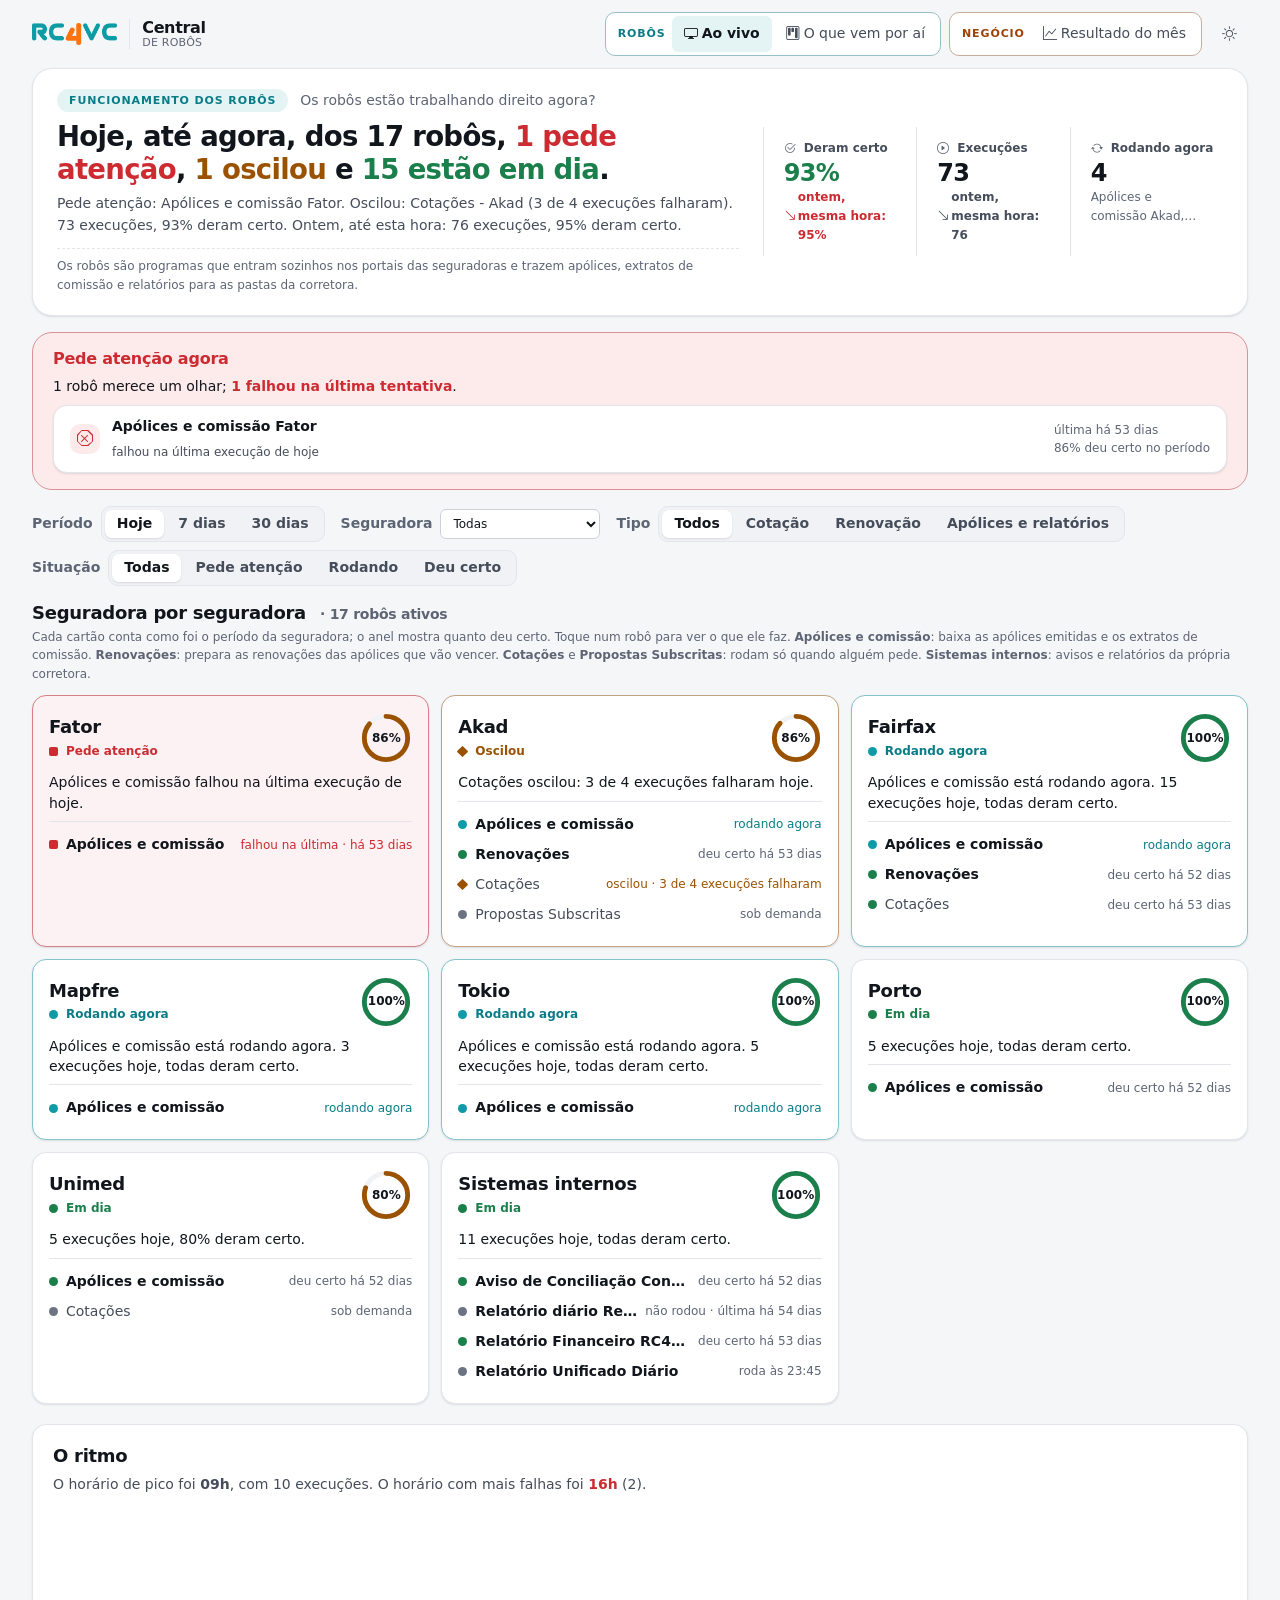
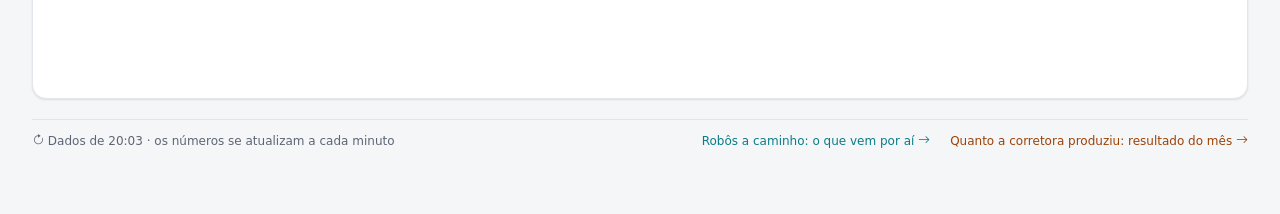
==== commit a38d9eaf: "Painel ao vivo — 14/10/2026 20:03 UTC" ====
--- a/index.html
+++ b/index.html
@@ -12,7 +12,7 @@
         if (t !== 'claro' && t !== 'escuro') t = window.matchMedia('(prefers-color-scheme: dark)').matches ? 'escuro' : 'claro';
         document.documentElement.dataset.tema = t;
     </script>
-    <script type="importmap">{"imports": {"./static/js/ajuda/assistente.js": "./static/js/ajuda/assistente.js?v=1791552852", "./static/js/ajuda/base.js": "./static/js/ajuda/base.js?v=1791553756", "./static/js/ajuda/busca.js": "./static/js/ajuda/busca.js?v=1790963048", "./static/js/ajuda/tour.js": "./static/js/ajuda/tour.js?v=1791552852", "./static/js/core/anotacoes.js": "./static/js/core/anotacoes.js?v=1790881383", "./static/js/core/api.js": "./static/js/core/api.js?v=1791553756", "./static/js/core/atualizacao.js": "./static/js/core/atualizacao.js?v=1790770202", "./static/js/core/avisos.js": "./static/js/core/avisos.js?v=1791209014", "./static/js/core/casca.js": "./static/js/core/casca.js?v=1791567354", "./static/js/core/diagnostico.js": "./static/js/core/diagnostico.js?v=1790796686", "./static/js/core/editavel.js": "./static/js/core/editavel.js?v=1790770202", "./static/js/core/etapas.js": "./static/js/core/etapas.js?v=1791463085", "./static/js/core/filtros.js": "./static/js/core/filtros.js?v=1790770202", "./static/js/core/format.js": "./static/js/core/format.js?v=1790770202", "./static/js/core/graficos.js": "./static/js/core/graficos.js?v=1791461083", "./static/js/core/robos.js": "./static/js/core/robos.js?v=1791574383", "./static/js/core/textos.js": "./static/js/core/textos.js?v=1790770202", "./static/js/core/ui.js": "./static/js/core/ui.js?v=1792006502", "./static/js/paginas/ajustes.js": "./static/js/paginas/ajustes.js?v=1791404168", "./static/js/paginas/cotacoes.js": "./static/js/paginas/cotacoes.js?v=1792006793", "./static/js/paginas/design.js": "./static/js/paginas/design.js?v=1791460758", "./static/js/paginas/em_construcao.js": "./static/js/paginas/em_construcao.js?v=1791577213", "./static/js/paginas/entrada.js": "./static/js/paginas/entrada.js?v=1790963048", "./static/js/paginas/entrada_historia.js": "./static/js/paginas/entrada_historia.js?v=1791463267", "./static/js/paginas/equipe.js": "./static/js/paginas/equipe.js?v=1791561957", "./static/js/paginas/hoje.js": "./static/js/paginas/hoje.js?v=1791567333", "./static/js/paginas/jornada.js": "./static/js/paginas/jornada.js?v=1791462476", "./static/js/paginas/manual.js": "./static/js/paginas/manual.js?v=1791552852", "./static/js/paginas/ocorrencias.js": "./static/js/paginas/ocorrencias.js?v=1791552852", "./static/js/paginas/perfil.js": "./static/js/paginas/perfil.js?v=1790770202", "./static/js/paginas/publico.js": "./static/js/paginas/publico.js?v=1791899192", "./static/js/paginas/quadro_publico.js": "./static/js/paginas/quadro_publico.js?v=1791897938", "./static/js/paginas/robo.js": "./static/js/paginas/robo.js?v=1791552852", "./static/js/paginas/robos.js": "./static/js/paginas/robos.js?v=1790954687"}}</script>
+    <script type="importmap">{"imports": {"./static/js/ajuda/assistente.js": "./static/js/ajuda/assistente.js?v=1791552852", "./static/js/ajuda/base.js": "./static/js/ajuda/base.js?v=1791553756", "./static/js/ajuda/busca.js": "./static/js/ajuda/busca.js?v=1790963048", "./static/js/ajuda/tour.js": "./static/js/ajuda/tour.js?v=1791552852", "./static/js/core/anotacoes.js": "./static/js/core/anotacoes.js?v=1790881383", "./static/js/core/api.js": "./static/js/core/api.js?v=1791553756", "./static/js/core/atualizacao.js": "./static/js/core/atualizacao.js?v=1790770202", "./static/js/core/avisos.js": "./static/js/core/avisos.js?v=1791209014", "./static/js/core/casca.js": "./static/js/core/casca.js?v=1791567354", "./static/js/core/diagnostico.js": "./static/js/core/diagnostico.js?v=1790796686", "./static/js/core/editavel.js": "./static/js/core/editavel.js?v=1790770202", "./static/js/core/etapas.js": "./static/js/core/etapas.js?v=1791463085", "./static/js/core/filtros.js": "./static/js/core/filtros.js?v=1790770202", "./static/js/core/format.js": "./static/js/core/format.js?v=1790770202", "./static/js/core/graficos.js": "./static/js/core/graficos.js?v=1791461083", "./static/js/core/robos.js": "./static/js/core/robos.js?v=1791574383", "./static/js/core/textos.js": "./static/js/core/textos.js?v=1790770202", "./static/js/core/ui.js": "./static/js/core/ui.js?v=1792007356", "./static/js/paginas/ajustes.js": "./static/js/paginas/ajustes.js?v=1791404168", "./static/js/paginas/cotacoes.js": "./static/js/paginas/cotacoes.js?v=1792007802", "./static/js/paginas/design.js": "./static/js/paginas/design.js?v=1791460758", "./static/js/paginas/em_construcao.js": "./static/js/paginas/em_construcao.js?v=1791577213", "./static/js/paginas/entrada.js": "./static/js/paginas/entrada.js?v=1790963048", "./static/js/paginas/entrada_historia.js": "./static/js/paginas/entrada_historia.js?v=1791463267", "./static/js/paginas/equipe.js": "./static/js/paginas/equipe.js?v=1791561957", "./static/js/paginas/hoje.js": "./static/js/paginas/hoje.js?v=1791567333", "./static/js/paginas/jornada.js": "./static/js/paginas/jornada.js?v=1791462476", "./static/js/paginas/manual.js": "./static/js/paginas/manual.js?v=1791552852", "./static/js/paginas/ocorrencias.js": "./static/js/paginas/ocorrencias.js?v=1791552852", "./static/js/paginas/perfil.js": "./static/js/paginas/perfil.js?v=1790770202", "./static/js/paginas/publico.js": "./static/js/paginas/publico.js?v=1791899192", "./static/js/paginas/quadro_publico.js": "./static/js/paginas/quadro_publico.js?v=1791897938", "./static/js/paginas/robo.js": "./static/js/paginas/robo.js?v=1791552852", "./static/js/paginas/robos.js": "./static/js/paginas/robos.js?v=1790954687"}}</script>
     <link rel="icon" type="image/svg+xml" href="./static/img/marca.svg">
     <link rel="icon" type="image/png" sizes="192x192" href="./static/img/icone_central_192.png">
     <link rel="apple-touch-icon" href="./static/img/icone_central_180.png">
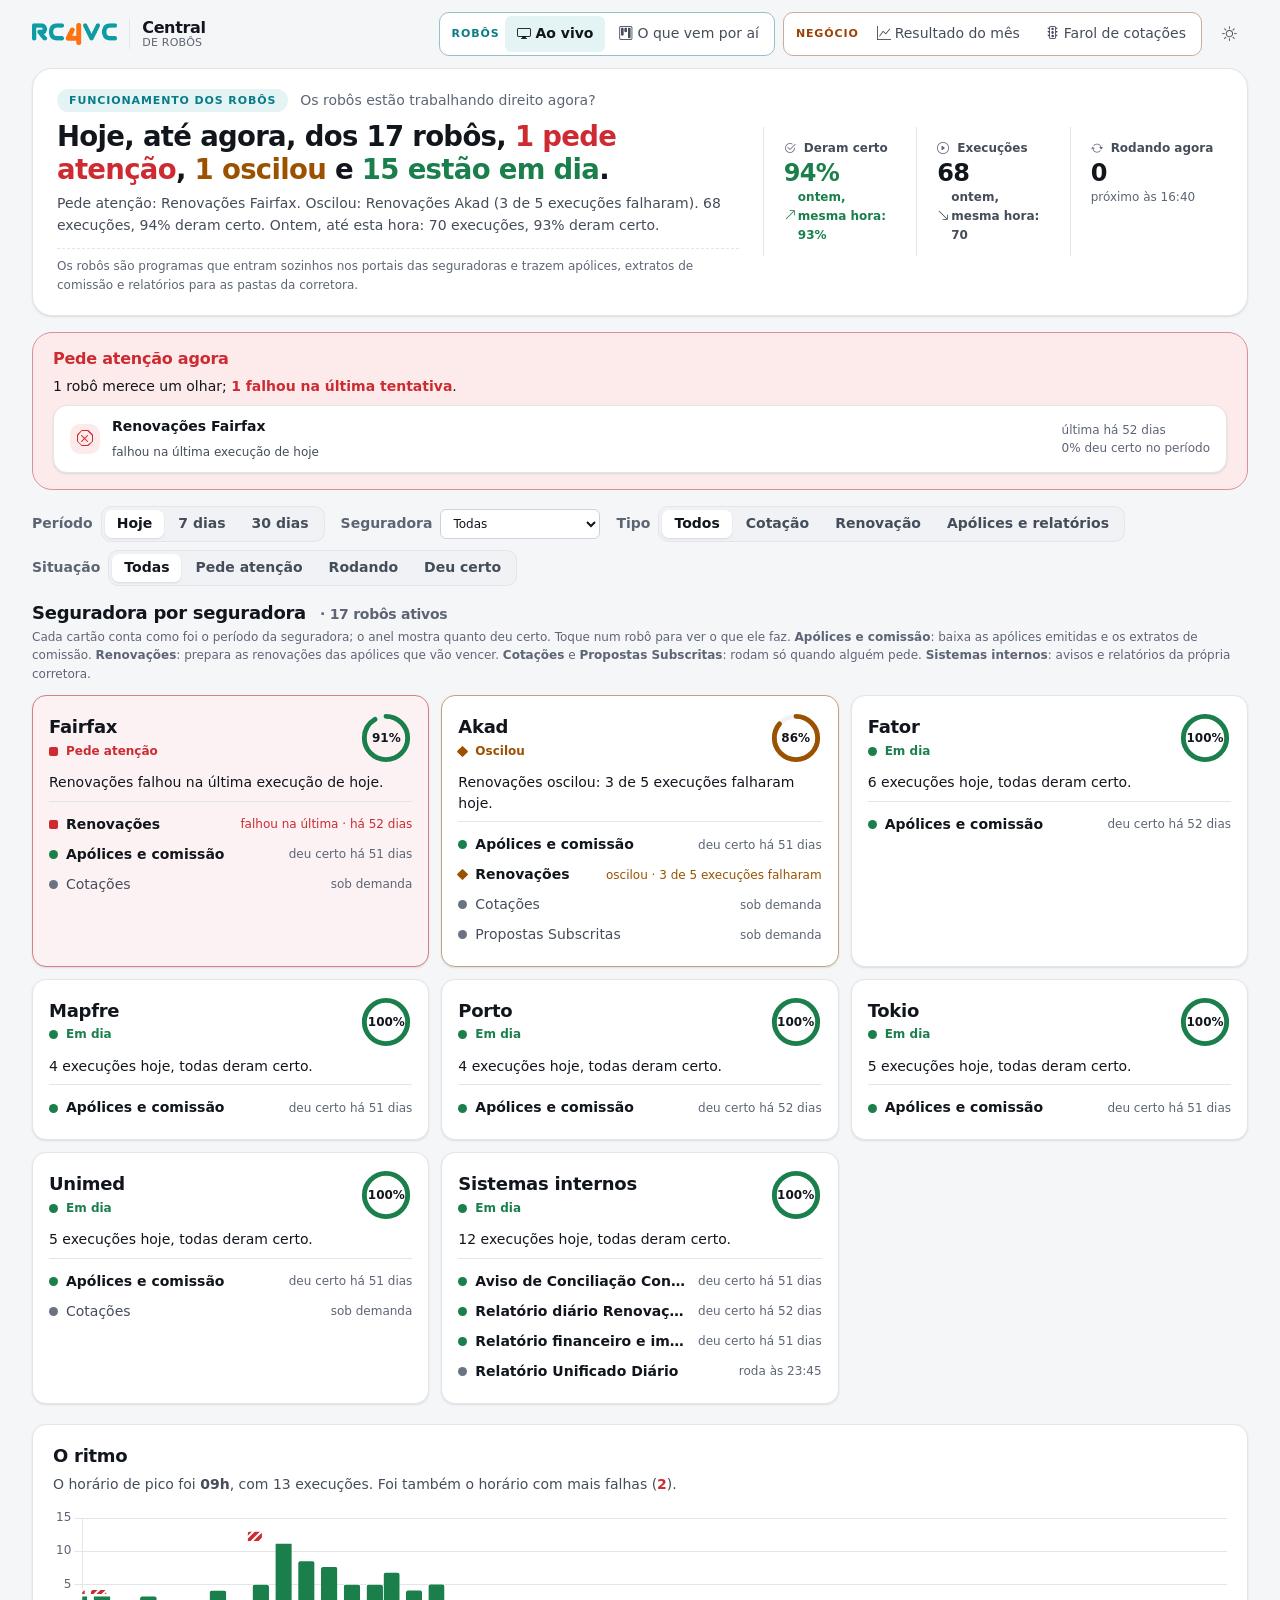
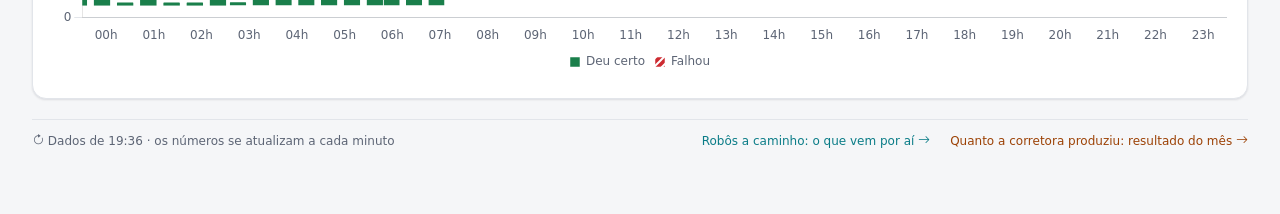
==== commit 318f1cd6: "Painel ao vivo — 15/10/2026 19:36 UTC" ====
--- a/index.html
+++ b/index.html
@@ -12,7 +12,7 @@
         if (t !== 'claro' && t !== 'escuro') t = window.matchMedia('(prefers-color-scheme: dark)').matches ? 'escuro' : 'claro';
         document.documentElement.dataset.tema = t;
     </script>
-    <script type="importmap">{"imports": {"./static/js/ajuda/assistente.js": "./static/js/ajuda/assistente.js?v=1791552852", "./static/js/ajuda/base.js": "./static/js/ajuda/base.js?v=1791553756", "./static/js/ajuda/busca.js": "./static/js/ajuda/busca.js?v=1790963048", "./static/js/ajuda/tour.js": "./static/js/ajuda/tour.js?v=1791552852", "./static/js/core/anotacoes.js": "./static/js/core/anotacoes.js?v=1790881383", "./static/js/core/api.js": "./static/js/core/api.js?v=1791553756", "./static/js/core/atualizacao.js": "./static/js/core/atualizacao.js?v=1790770202", "./static/js/core/avisos.js": "./static/js/core/avisos.js?v=1791209014", "./static/js/core/casca.js": "./static/js/core/casca.js?v=1791567354", "./static/js/core/diagnostico.js": "./static/js/core/diagnostico.js?v=1790796686", "./static/js/core/editavel.js": "./static/js/core/editavel.js?v=1790770202", "./static/js/core/etapas.js": "./static/js/core/etapas.js?v=1791463085", "./static/js/core/filtros.js": "./static/js/core/filtros.js?v=1790770202", "./static/js/core/format.js": "./static/js/core/format.js?v=1790770202", "./static/js/core/graficos.js": "./static/js/core/graficos.js?v=1791461083", "./static/js/core/robos.js": "./static/js/core/robos.js?v=1791574383", "./static/js/core/textos.js": "./static/js/core/textos.js?v=1790770202", "./static/js/core/ui.js": "./static/js/core/ui.js?v=1792007356", "./static/js/paginas/ajustes.js": "./static/js/paginas/ajustes.js?v=1791404168", "./static/js/paginas/cotacoes.js": "./static/js/paginas/cotacoes.js?v=1792007802", "./static/js/paginas/design.js": "./static/js/paginas/design.js?v=1791460758", "./static/js/paginas/em_construcao.js": "./static/js/paginas/em_construcao.js?v=1791577213", "./static/js/paginas/entrada.js": "./static/js/paginas/entrada.js?v=1790963048", "./static/js/paginas/entrada_historia.js": "./static/js/paginas/entrada_historia.js?v=1791463267", "./static/js/paginas/equipe.js": "./static/js/paginas/equipe.js?v=1791561957", "./static/js/paginas/hoje.js": "./static/js/paginas/hoje.js?v=1791567333", "./static/js/paginas/jornada.js": "./static/js/paginas/jornada.js?v=1791462476", "./static/js/paginas/manual.js": "./static/js/paginas/manual.js?v=1791552852", "./static/js/paginas/ocorrencias.js": "./static/js/paginas/ocorrencias.js?v=1791552852", "./static/js/paginas/perfil.js": "./static/js/paginas/perfil.js?v=1790770202", "./static/js/paginas/publico.js": "./static/js/paginas/publico.js?v=1791899192", "./static/js/paginas/quadro_publico.js": "./static/js/paginas/quadro_publico.js?v=1791897938", "./static/js/paginas/robo.js": "./static/js/paginas/robo.js?v=1791552852", "./static/js/paginas/robos.js": "./static/js/paginas/robos.js?v=1790954687"}}</script>
+    <script type="importmap">{"imports": {"./static/js/ajuda/assistente.js": "./static/js/ajuda/assistente.js?v=1791552852", "./static/js/ajuda/base.js": "./static/js/ajuda/base.js?v=1791553756", "./static/js/ajuda/busca.js": "./static/js/ajuda/busca.js?v=1790963048", "./static/js/ajuda/tour.js": "./static/js/ajuda/tour.js?v=1791552852", "./static/js/core/anotacoes.js": "./static/js/core/anotacoes.js?v=1790881383", "./static/js/core/api.js": "./static/js/core/api.js?v=1791553756", "./static/js/core/atualizacao.js": "./static/js/core/atualizacao.js?v=1790770202", "./static/js/core/avisos.js": "./static/js/core/avisos.js?v=1791209014", "./static/js/core/casca.js": "./static/js/core/casca.js?v=1791567354", "./static/js/core/diagnostico.js": "./static/js/core/diagnostico.js?v=1790796686", "./static/js/core/editavel.js": "./static/js/core/editavel.js?v=1790770202", "./static/js/core/etapas.js": "./static/js/core/etapas.js?v=1791463085", "./static/js/core/filtros.js": "./static/js/core/filtros.js?v=1790770202", "./static/js/core/format.js": "./static/js/core/format.js?v=1790770202", "./static/js/core/graficos.js": "./static/js/core/graficos.js?v=1791461083", "./static/js/core/robos.js": "./static/js/core/robos.js?v=1791574383", "./static/js/core/textos.js": "./static/js/core/textos.js?v=1790770202", "./static/js/core/ui.js": "./static/js/core/ui.js?v=1792007356", "./static/js/paginas/ajustes.js": "./static/js/paginas/ajustes.js?v=1791404168", "./static/js/paginas/cotacoes.js": "./static/js/paginas/cotacoes.js?v=1792007802", "./static/js/paginas/design.js": "./static/js/paginas/design.js?v=1791460758", "./static/js/paginas/em_construcao.js": "./static/js/paginas/em_construcao.js?v=1791577213", "./static/js/paginas/entrada.js": "./static/js/paginas/entrada.js?v=1790963048", "./static/js/paginas/entrada_historia.js": "./static/js/paginas/entrada_historia.js?v=1791463267", "./static/js/paginas/equipe.js": "./static/js/paginas/equipe.js?v=1791561957", "./static/js/paginas/farol_publico.js": "./static/js/paginas/farol_publico.js?v=1792092293", "./static/js/paginas/hoje.js": "./static/js/paginas/hoje.js?v=1791567333", "./static/js/paginas/jornada.js": "./static/js/paginas/jornada.js?v=1791462476", "./static/js/paginas/manual.js": "./static/js/paginas/manual.js?v=1791552852", "./static/js/paginas/ocorrencias.js": "./static/js/paginas/ocorrencias.js?v=1791552852", "./static/js/paginas/perfil.js": "./static/js/paginas/perfil.js?v=1790770202", "./static/js/paginas/publico.js": "./static/js/paginas/publico.js?v=1791899192", "./static/js/paginas/quadro_publico.js": "./static/js/paginas/quadro_publico.js?v=1791897938", "./static/js/paginas/robo.js": "./static/js/paginas/robo.js?v=1791552852", "./static/js/paginas/robos.js": "./static/js/paginas/robos.js?v=1790954687"}}</script>
     <link rel="icon" type="image/svg+xml" href="./static/img/marca.svg">
     <link rel="icon" type="image/png" sizes="192x192" href="./static/img/icone_central_192.png">
     <link rel="apple-touch-icon" href="./static/img/icone_central_180.png">
@@ -22,9 +22,9 @@
     <meta name="theme-color" content="#f5f6f8" media="(prefers-color-scheme: light)">
     <meta name="theme-color" content="#0b0d12" media="(prefers-color-scheme: dark)">
     <link rel="stylesheet" href="./static/vendor/bootstrap-icons/bootstrap-icons.min.css?v=1790770202">
-    <link rel="stylesheet" href="./static/css/tokens.css?v=1791463225">
+    <link rel="stylesheet" href="./static/css/tokens.css?v=1792092138">
     <link rel="stylesheet" href="./static/css/base.css?v=1791567354">
-    <link rel="stylesheet" href="./static/css/components.css?v=1792006510">
+    <link rel="stylesheet" href="./static/css/components.css?v=1792092934">
     <style>
         .simples-topo { display: flex; align-items: center; gap: var(--e-3); max-width: var(--largura-conteudo); margin: 0 auto; padding: var(--e-5) var(--e-8); }
         .simples-topo .acoes { margin-left: auto; display: flex; gap: var(--e-2); align-items: center; }
@@ -60,6 +60,7 @@
     <div class="abas-grupo" data-assunto="negocio" role="group" aria-label="Negócio: resultado">
         <span class="abas-grupo-nome" aria-hidden="true">Negócio</span>
         <a href="./resultado/"><i class="bi bi-graph-up" aria-hidden="true"></i>Resultado do mês</a>
+        <a href="/farol-publico"><i class="bi bi-stoplights" aria-hidden="true"></i>Farol de cotações</a>
     </div>
 </nav>
 
--- a/static/css/tokens.css
+++ b/static/css/tokens.css
@@ -114,6 +114,18 @@
 
     /* Texto sobre o laranja da marca: escuro nos dois temas (branco dava 2,7:1). */
     --sobre-acento: #11151c;
+
+    /* Farol de cotações (15-10-2026): as cores da legenda da planilha
+       (aba Planilha2), iguais nos dois temas — é o código que a equipe já lê.
+       Texto só vai sobre o verde (a data): --farol-texto dá 7:1 nele. */
+    --farol-producao: #c2f1c8;
+    --farol-pendente-faq: #fbe3d6;
+    --farol-pendente-comparativo: #f2cfee;
+    --farol-nao-cotado: #ff0000;
+    --farol-ponto: #9aa1ad;
+    --farol-texto: #12501b;
+    --farol-area: #caeefb;
+    --farol-area-texto: #0b3a4a;
 }
 
 /* ==========================================================================
--- a/static/css/components.css
+++ b/static/css/components.css
@@ -1400,3 +1400,97 @@
 @media (max-width: 560px) {
     .kpis-faixa .kpi { padding: var(--e-3); }
 }
+
+/* ==========================================================================
+   Farol de cotações (/farol-publico, 15-10-2026): em que pé está a
+   atualização das cotações no nosso sistema, por seguradora x profissão.
+   Cores = legenda da planilha (tokens --farol-*). Ver farol_publico.js.
+   ========================================================================== */
+.farol-cartoes { display: grid; grid-template-columns: repeat(auto-fit, minmax(min(100%, 300px), 1fr)); gap: var(--e-4); }
+.farol-cartao { display: flex; flex-direction: column; gap: var(--e-3); padding: var(--e-5); background: var(--superficie); border: 1px solid var(--borda); border-radius: var(--raio-lg); box-shadow: var(--sombra-1); min-width: 0; }
+.farol-cartao-topo { display: flex; justify-content: space-between; align-items: baseline; gap: var(--e-3); }
+.farol-cartao-topo h3 { margin: 0; font-size: var(--fs-base); }
+.farol-cartao-topo span { color: var(--texto-3); font-size: var(--fs-xs); }
+.farol-frase { margin: 0; font-family: var(--fonte-titulo); font-size: var(--fs-lg); font-weight: var(--peso-forte); line-height: var(--altura-titulo); text-wrap: pretty; }
+.farol-detalhe { margin: 0; color: var(--texto-2); font-size: var(--fs-xs); font-variant-numeric: tabular-nums; }
+.farol-barra { display: flex; height: 14px; border-radius: var(--raio-pilula); overflow: hidden; background: var(--superficie-2); }
+.farol-barra span { display: block; height: 100%; }
+
+/* Amostra de cor: a mesma em barras, legenda, edição e células. */
+[data-situacao="producao"] { --cor-farol: var(--farol-producao); }
+[data-situacao="pendente_faq"] { --cor-farol: var(--farol-pendente-faq); }
+[data-situacao="pendente_comparativo"] { --cor-farol: var(--farol-pendente-comparativo); }
+[data-situacao="nao_cotado"] { --cor-farol: var(--farol-nao-cotado); }
+[data-situacao="nao_trabalha"] { --cor-farol: var(--superficie); background-image: radial-gradient(circle, var(--farol-ponto) 1px, transparent 1.3px); background-size: 6px 6px; }
+.farol-barra [data-situacao], .farol-amostra, .farol-cel[data-situacao] { background-color: var(--cor-farol); }
+.farol-amostra { flex: none; width: 18px; height: 18px; border-radius: 5px; box-shadow: inset 0 0 0 1px color-mix(in srgb, var(--texto) 14%, transparent); }
+
+.farol-duas { display: grid; grid-template-columns: repeat(auto-fit, minmax(min(100%, 420px), 1fr)); gap: var(--e-4); }
+.farol-ranking { display: flex; flex-direction: column; gap: var(--e-2); margin: 0; padding: 0; list-style: none; }
+.farol-ranking li { display: grid; grid-template-columns: 96px minmax(0, 1fr) 32px; gap: var(--e-3); align-items: center; font-size: var(--fs-sm); }
+.farol-ranking .nome { font-weight: var(--peso-forte); }
+.farol-ranking .n { text-align: right; font-weight: var(--peso-titulo); font-variant-numeric: tabular-nums; }
+.farol-ranking .trilho { display: flex; height: 12px; border-radius: var(--raio-pilula); overflow: hidden; background: var(--superficie-2); }
+.farol-ranking .trilho span { display: block; height: 100%; }
+
+.farol-ritmo { display: grid; grid-template-columns: repeat(var(--meses, 12), minmax(0, 1fr)); gap: var(--e-2); align-items: end; height: 170px; }
+.farol-mes { display: flex; flex-direction: column; align-items: center; justify-content: flex-end; gap: var(--e-1); height: 100%; min-width: 0; }
+.farol-mes .n { font-size: var(--fs-xs); font-weight: var(--peso-titulo); font-variant-numeric: tabular-nums; color: var(--texto-2); }
+.farol-mes .barra { width: 100%; max-width: 56px; height: var(--h, 0%); min-height: 2px; border-radius: 6px 6px 2px 2px; background: var(--farol-producao); }
+.farol-mes[data-topo] .barra { background: var(--ok); }
+.farol-mes[data-topo] .n { color: var(--texto); }
+.farol-mes .rot { font-size: var(--fs-2xs); color: var(--texto-3); white-space: nowrap; }
+
+.farol-legenda { display: grid; grid-template-columns: repeat(auto-fit, minmax(min(100%, 190px), 1fr)); gap: var(--e-3); margin-bottom: var(--e-4); }
+.farol-chip { display: flex; gap: var(--e-3); align-items: center; padding: var(--e-3) var(--e-4); text-align: left; background: var(--superficie); color: var(--texto); border: 1px solid var(--borda); border-radius: var(--raio-lg); box-shadow: var(--sombra-1); cursor: pointer; font: inherit; }
+.farol-chip:hover { border-color: var(--primaria); }
+.farol-chip[aria-pressed="true"] { border: 2px solid var(--primaria); }
+.farol-legenda[data-filtro] .farol-chip[aria-pressed="false"] { opacity: .55; }
+.farol-chip .farol-amostra { width: 36px; height: 36px; border-radius: var(--raio-md); }
+.farol-chip .rotulo { display: block; font-size: var(--fs-xs); font-weight: var(--peso-medio); color: var(--texto-2); }
+.farol-chip .valor { font-family: var(--fonte-numero); font-size: var(--fs-xl); font-weight: var(--peso-titulo); font-variant-numeric: tabular-nums; }
+.farol-chip .pct { margin-left: var(--e-1); color: var(--texto-3); font-size: var(--fs-xs); }
+
+.farol-barra-mapa { display: flex; flex-wrap: wrap; align-items: center; justify-content: space-between; gap: var(--e-3); margin-bottom: var(--e-3); color: var(--texto-2); font-size: var(--fs-sm); }
+.farol-edicao { display: flex; flex-wrap: wrap; align-items: center; gap: var(--e-3) var(--e-5); padding: var(--e-3) var(--e-4); margin-bottom: var(--e-4); background: var(--superficie); border: 1px solid var(--primaria); border-radius: var(--raio-lg); box-shadow: var(--sombra-2); }
+.farol-edicao[hidden] { display: none; }
+.farol-edicao .sel { display: flex; flex-direction: column; min-width: 200px; }
+.farol-edicao .sel small { font-size: var(--fs-2xs); font-weight: var(--peso-medio); letter-spacing: .04em; text-transform: uppercase; color: var(--texto-3); }
+.farol-edicao .sel strong { font-size: var(--fs-base); }
+.farol-opcoes { display: flex; flex-wrap: wrap; gap: var(--e-2); }
+.farol-opcoes .btn[aria-pressed="true"] { border: 2px solid var(--texto); }
+.farol-edicao label { display: flex; flex-direction: column; gap: 2px; font-size: var(--fs-2xs); font-weight: var(--peso-medio); text-transform: uppercase; letter-spacing: .04em; color: var(--texto-3); }
+.farol-edicao input[type="date"] { min-height: 38px; padding: 0 var(--e-2); font: inherit; font-size: var(--fs-sm); text-transform: none; letter-spacing: 0; color: var(--texto); background: var(--superficie); border: 1px solid var(--borda-forte); border-radius: var(--raio-md); }
+.farol-edicao .fim { margin-left: auto; display: flex; flex-wrap: wrap; align-items: center; gap: var(--e-2); }
+
+.farol-mapa-caixa { overflow-x: auto; padding: var(--e-5) var(--e-5) var(--e-4) 0; background: var(--superficie); border: 1px solid var(--borda); border-radius: var(--raio-lg); box-shadow: var(--sombra-1); }
+.farol-mapa { --coluna: 48px; width: max-content; }
+.farol-grade { display: grid; grid-template-columns: 140px repeat(var(--colunas, 27), var(--coluna)); column-gap: 4px; }
+.farol-fixa { position: sticky; left: 0; z-index: 5; background: var(--superficie); }
+.farol-areas-faixa { margin-bottom: var(--e-2); }
+.farol-areas-faixa .area { padding: 4px 8px; border-radius: var(--raio-md); background: var(--farol-area); color: var(--farol-area-texto); font-size: var(--fs-xs); font-weight: var(--peso-titulo); text-align: center; white-space: nowrap; overflow: hidden; text-overflow: ellipsis; }
+.farol-cabecalho { grid-template-rows: 128px 26px; row-gap: 2px; padding-bottom: 6px; }
+.farol-cabecalho .canto { grid-column: 1; grid-row: 1 / span 2; display: flex; align-items: flex-end; padding: 0 0 6px var(--e-5); font-size: var(--fs-xs); font-weight: var(--peso-medio); letter-spacing: .04em; text-transform: uppercase; color: var(--texto-3); }
+.farol-cabecalho .prof { display: flex; align-items: flex-end; justify-content: center; padding-bottom: 8px; }
+.farol-cabecalho .prof.grupo { grid-row: 1; border-bottom: 2px solid var(--borda-forte); }
+.farol-cabecalho .prof.solo { grid-row: 1 / span 2; }
+.farol-cabecalho .prof span { writing-mode: vertical-rl; transform: rotate(180deg); font-size: var(--fs-xs); font-weight: var(--peso-medio); line-height: 1.15; max-height: 120px; }
+.farol-cabecalho .tipo { grid-row: 2; display: flex; align-items: center; justify-content: center; font-size: var(--fs-2xs); font-weight: var(--peso-titulo); color: var(--texto-3); }
+.farol-linha { height: 40px; align-items: center; border-radius: 0 var(--raio-md) var(--raio-md) 0; }
+.farol-linha:hover, .farol-linha:hover .farol-fixa { background: var(--primaria-suave); }
+.farol-linha .farol-fixa { height: 100%; display: flex; align-items: center; justify-content: space-between; gap: var(--e-2); padding: 0 var(--e-2) 0 var(--e-5); box-sizing: border-box; font-weight: var(--peso-forte); }
+.farol-linha .conta { min-width: 22px; padding: 1px 7px; border-radius: var(--raio-pilula); background: var(--farol-producao); color: var(--farol-texto); font-size: var(--fs-xs); font-weight: var(--peso-titulo); text-align: center; font-variant-numeric: tabular-nums; }
+.farol-cel { position: relative; display: flex; align-items: center; justify-content: center; height: 32px; margin: 0; padding: 0; border: 0; border-radius: 7px; background: transparent; color: var(--farol-texto); font: inherit; font-size: 10.5px; font-weight: var(--peso-forte); letter-spacing: -0.01em; font-variant-numeric: tabular-nums; white-space: nowrap; overflow: hidden; cursor: pointer; transition: transform var(--dur-rapida) var(--curva), box-shadow var(--dur-rapida), opacity var(--dur-media); }
+.farol-cel:not([data-situacao]) { box-shadow: inset 0 0 0 1px var(--borda); cursor: default; }
+.farol-cel[data-situacao="nao_trabalha"] { box-shadow: inset 0 0 0 1px var(--borda); }
+.farol-cel:hover { transform: scale(1.12); box-shadow: var(--sombra-2); z-index: 4; }
+.farol-cel:focus-visible { outline: 3px solid var(--foco); outline-offset: 2px; }
+.farol-cel[aria-pressed="true"] { box-shadow: 0 0 0 2px var(--superficie), 0 0 0 4px var(--texto); z-index: 3; }
+.farol-cel[data-mudou]::after { content: ""; position: absolute; top: 3px; right: 3px; width: 6px; height: 6px; border-radius: 50%; background: var(--texto); }
+.farol-mapa[data-filtro="producao"] .farol-cel:not([data-situacao="producao"]),
+.farol-mapa[data-filtro="pendente_faq"] .farol-cel:not([data-situacao="pendente_faq"]),
+.farol-mapa[data-filtro="pendente_comparativo"] .farol-cel:not([data-situacao="pendente_comparativo"]),
+.farol-mapa[data-filtro="nao_trabalha"] .farol-cel:not([data-situacao="nao_trabalha"]),
+.farol-mapa[data-filtro="nao_cotado"] .farol-cel:not([data-situacao="nao_cotado"]) { opacity: .12; }
+.farol-mapa[data-editando] .farol-cel { cursor: pointer; }
+.farol-nota { margin: var(--e-3) 0 0; color: var(--texto-3); font-size: var(--fs-xs); }
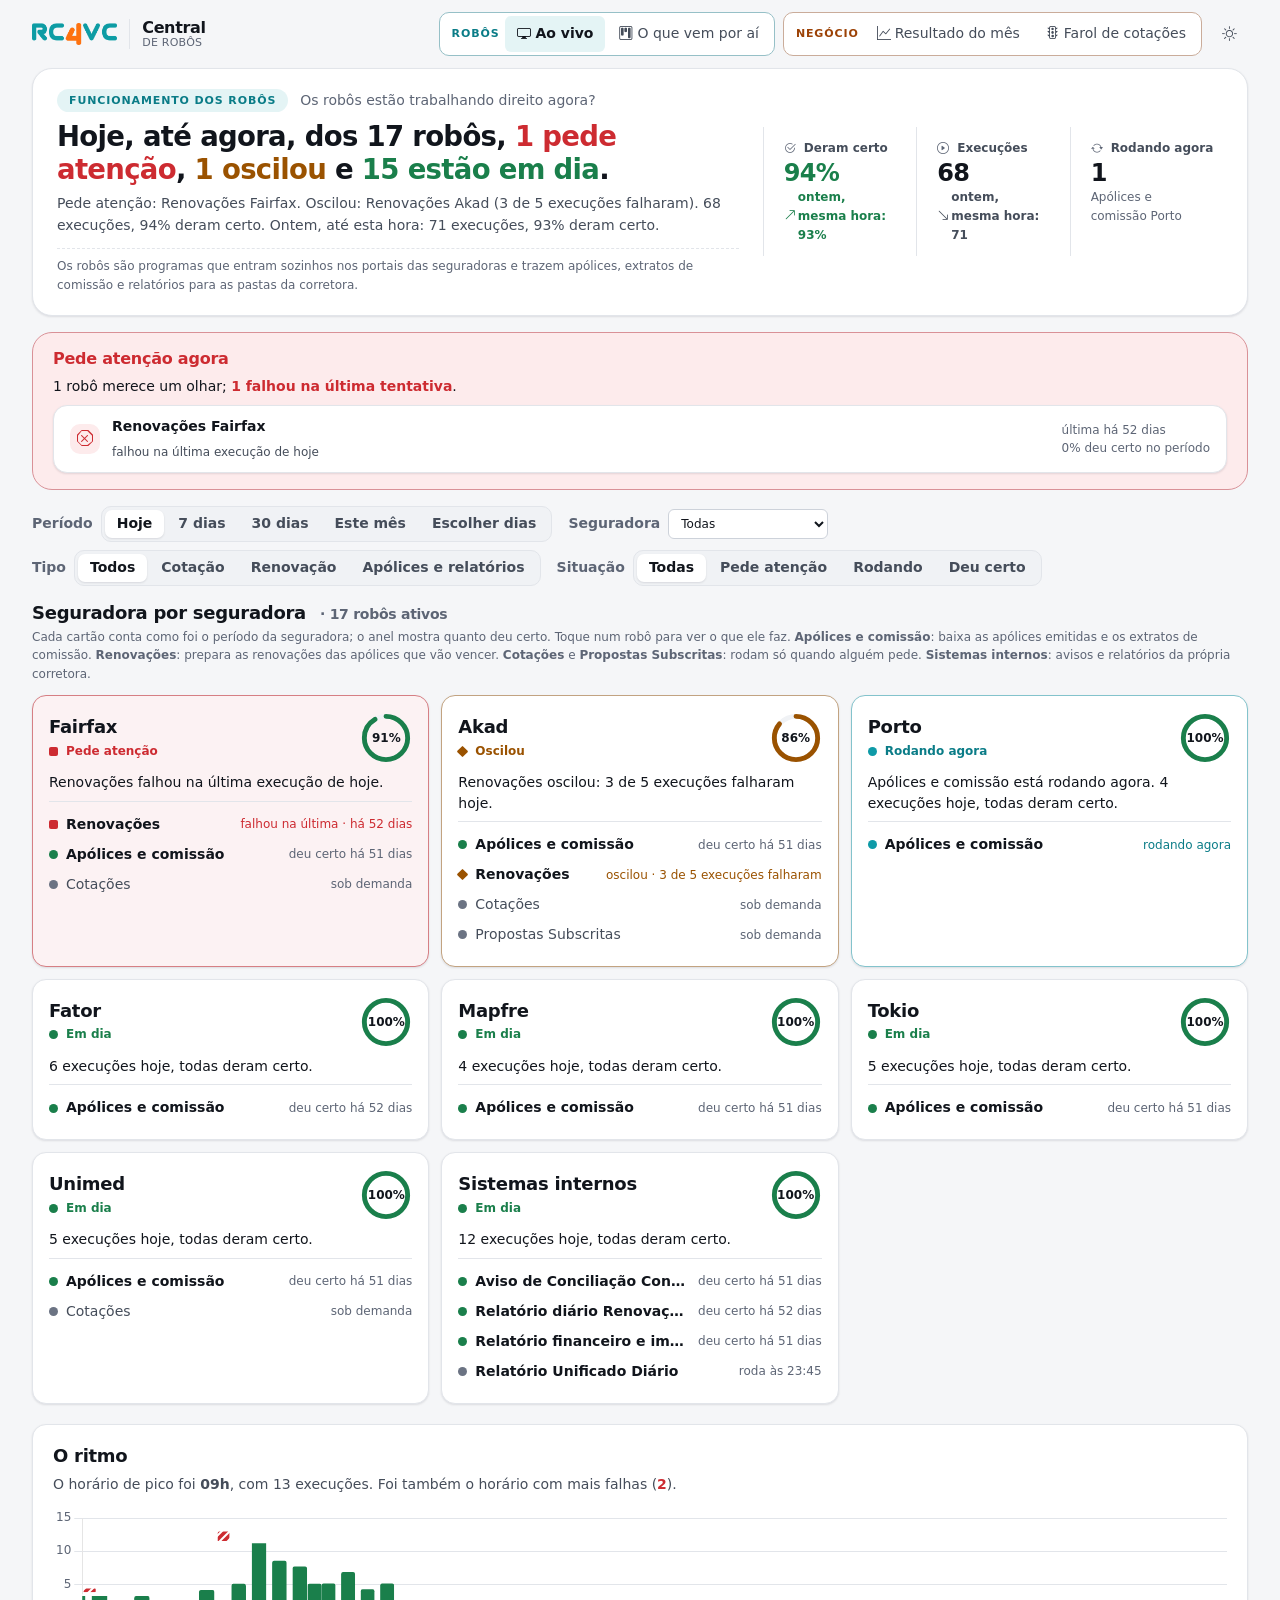
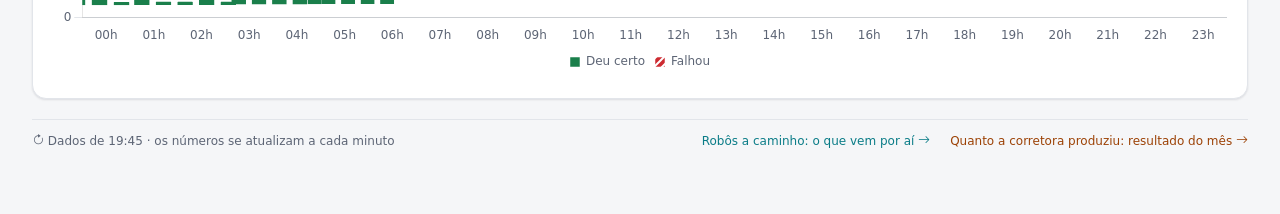
==== commit 8042c9bf: "Painel ao vivo — 15/10/2026 19:45 UTC" ====
--- a/index.html
+++ b/index.html
@@ -12,7 +12,7 @@
         if (t !== 'claro' && t !== 'escuro') t = window.matchMedia('(prefers-color-scheme: dark)').matches ? 'escuro' : 'claro';
         document.documentElement.dataset.tema = t;
     </script>
-    <script type="importmap">{"imports": {"./static/js/ajuda/assistente.js": "./static/js/ajuda/assistente.js?v=1791552852", "./static/js/ajuda/base.js": "./static/js/ajuda/base.js?v=1791553756", "./static/js/ajuda/busca.js": "./static/js/ajuda/busca.js?v=1790963048", "./static/js/ajuda/tour.js": "./static/js/ajuda/tour.js?v=1791552852", "./static/js/core/anotacoes.js": "./static/js/core/anotacoes.js?v=1790881383", "./static/js/core/api.js": "./static/js/core/api.js?v=1791553756", "./static/js/core/atualizacao.js": "./static/js/core/atualizacao.js?v=1790770202", "./static/js/core/avisos.js": "./static/js/core/avisos.js?v=1791209014", "./static/js/core/casca.js": "./static/js/core/casca.js?v=1791567354", "./static/js/core/diagnostico.js": "./static/js/core/diagnostico.js?v=1790796686", "./static/js/core/editavel.js": "./static/js/core/editavel.js?v=1790770202", "./static/js/core/etapas.js": "./static/js/core/etapas.js?v=1791463085", "./static/js/core/filtros.js": "./static/js/core/filtros.js?v=1790770202", "./static/js/core/format.js": "./static/js/core/format.js?v=1790770202", "./static/js/core/graficos.js": "./static/js/core/graficos.js?v=1791461083", "./static/js/core/robos.js": "./static/js/core/robos.js?v=1791574383", "./static/js/core/textos.js": "./static/js/core/textos.js?v=1790770202", "./static/js/core/ui.js": "./static/js/core/ui.js?v=1792007356", "./static/js/paginas/ajustes.js": "./static/js/paginas/ajustes.js?v=1791404168", "./static/js/paginas/cotacoes.js": "./static/js/paginas/cotacoes.js?v=1792007802", "./static/js/paginas/design.js": "./static/js/paginas/design.js?v=1791460758", "./static/js/paginas/em_construcao.js": "./static/js/paginas/em_construcao.js?v=1791577213", "./static/js/paginas/entrada.js": "./static/js/paginas/entrada.js?v=1790963048", "./static/js/paginas/entrada_historia.js": "./static/js/paginas/entrada_historia.js?v=1791463267", "./static/js/paginas/equipe.js": "./static/js/paginas/equipe.js?v=1791561957", "./static/js/paginas/farol_publico.js": "./static/js/paginas/farol_publico.js?v=1792092293", "./static/js/paginas/hoje.js": "./static/js/paginas/hoje.js?v=1791567333", "./static/js/paginas/jornada.js": "./static/js/paginas/jornada.js?v=1791462476", "./static/js/paginas/manual.js": "./static/js/paginas/manual.js?v=1791552852", "./static/js/paginas/ocorrencias.js": "./static/js/paginas/ocorrencias.js?v=1791552852", "./static/js/paginas/perfil.js": "./static/js/paginas/perfil.js?v=1790770202", "./static/js/paginas/publico.js": "./static/js/paginas/publico.js?v=1791899192", "./static/js/paginas/quadro_publico.js": "./static/js/paginas/quadro_publico.js?v=1791897938", "./static/js/paginas/robo.js": "./static/js/paginas/robo.js?v=1791552852", "./static/js/paginas/robos.js": "./static/js/paginas/robos.js?v=1790954687"}}</script>
+    <script type="importmap">{"imports": {"./static/js/ajuda/assistente.js": "./static/js/ajuda/assistente.js?v=1791552852", "./static/js/ajuda/base.js": "./static/js/ajuda/base.js?v=1791553756", "./static/js/ajuda/busca.js": "./static/js/ajuda/busca.js?v=1790963048", "./static/js/ajuda/tour.js": "./static/js/ajuda/tour.js?v=1791552852", "./static/js/core/anotacoes.js": "./static/js/core/anotacoes.js?v=1790881383", "./static/js/core/api.js": "./static/js/core/api.js?v=1791553756", "./static/js/core/atualizacao.js": "./static/js/core/atualizacao.js?v=1790770202", "./static/js/core/avisos.js": "./static/js/core/avisos.js?v=1791209014", "./static/js/core/casca.js": "./static/js/core/casca.js?v=1791567354", "./static/js/core/diagnostico.js": "./static/js/core/diagnostico.js?v=1790796686", "./static/js/core/editavel.js": "./static/js/core/editavel.js?v=1790770202", "./static/js/core/etapas.js": "./static/js/core/etapas.js?v=1791463085", "./static/js/core/filtros.js": "./static/js/core/filtros.js?v=1790770202", "./static/js/core/format.js": "./static/js/core/format.js?v=1790770202", "./static/js/core/graficos.js": "./static/js/core/graficos.js?v=1791461083", "./static/js/core/robos.js": "./static/js/core/robos.js?v=1791574383", "./static/js/core/textos.js": "./static/js/core/textos.js?v=1790770202", "./static/js/core/ui.js": "./static/js/core/ui.js?v=1792007356", "./static/js/paginas/ajustes.js": "./static/js/paginas/ajustes.js?v=1791404168", "./static/js/paginas/cotacoes.js": "./static/js/paginas/cotacoes.js?v=1792007802", "./static/js/paginas/design.js": "./static/js/paginas/design.js?v=1791460758", "./static/js/paginas/em_construcao.js": "./static/js/paginas/em_construcao.js?v=1791577213", "./static/js/paginas/entrada.js": "./static/js/paginas/entrada.js?v=1790963048", "./static/js/paginas/entrada_historia.js": "./static/js/paginas/entrada_historia.js?v=1791463267", "./static/js/paginas/equipe.js": "./static/js/paginas/equipe.js?v=1791561957", "./static/js/paginas/farol_publico.js": "./static/js/paginas/farol_publico.js?v=1792092992", "./static/js/paginas/hoje.js": "./static/js/paginas/hoje.js?v=1791567333", "./static/js/paginas/jornada.js": "./static/js/paginas/jornada.js?v=1791462476", "./static/js/paginas/manual.js": "./static/js/paginas/manual.js?v=1791552852", "./static/js/paginas/ocorrencias.js": "./static/js/paginas/ocorrencias.js?v=1791552852", "./static/js/paginas/perfil.js": "./static/js/paginas/perfil.js?v=1790770202", "./static/js/paginas/publico.js": "./static/js/paginas/publico.js?v=1792093110", "./static/js/paginas/quadro_publico.js": "./static/js/paginas/quadro_publico.js?v=1791897938", "./static/js/paginas/robo.js": "./static/js/paginas/robo.js?v=1791552852", "./static/js/paginas/robos.js": "./static/js/paginas/robos.js?v=1790954687"}}</script>
     <link rel="icon" type="image/svg+xml" href="./static/img/marca.svg">
     <link rel="icon" type="image/png" sizes="192x192" href="./static/img/icone_central_192.png">
     <link rel="apple-touch-icon" href="./static/img/icone_central_180.png">
@@ -24,7 +24,7 @@
     <link rel="stylesheet" href="./static/vendor/bootstrap-icons/bootstrap-icons.min.css?v=1790770202">
     <link rel="stylesheet" href="./static/css/tokens.css?v=1792092138">
     <link rel="stylesheet" href="./static/css/base.css?v=1791567354">
-    <link rel="stylesheet" href="./static/css/components.css?v=1792092934">
+    <link rel="stylesheet" href="./static/css/components.css?v=1792093138">
     <style>
         .simples-topo { display: flex; align-items: center; gap: var(--e-3); max-width: var(--largura-conteudo); margin: 0 auto; padding: var(--e-5) var(--e-8); }
         .simples-topo .acoes { margin-left: auto; display: flex; gap: var(--e-2); align-items: center; }
@@ -60,7 +60,7 @@
     <div class="abas-grupo" data-assunto="negocio" role="group" aria-label="Negócio: resultado">
         <span class="abas-grupo-nome" aria-hidden="true">Negócio</span>
         <a href="./resultado/"><i class="bi bi-graph-up" aria-hidden="true"></i>Resultado do mês</a>
-        <a href="/farol-publico"><i class="bi bi-stoplights" aria-hidden="true"></i>Farol de cotações</a>
+        <a href="./farol/"><i class="bi bi-stoplights" aria-hidden="true"></i>Farol de cotações</a>
     </div>
 </nav>
 
@@ -119,6 +119,7 @@
 
     <div class="painel-filtros" role="search" aria-label="Filtrar o painel">
         
+        
 <div class="linha">
     <span class="rotulo-filtro" id="rot-periodo">Período</span>
     <div class="segmentado" data-filtro="periodo" role="group" aria-labelledby="rot-periodo">
@@ -129,6 +130,10 @@
         
         <button type="button" data-valor="30" aria-pressed="false">30 dias</button>
         
+        <button type="button" data-valor="mes" aria-pressed="false">Este mês</button>
+        
+        <button type="button" data-valor="datas" aria-pressed="false">Escolher dias</button>
+        
     </div>
 </div>
 
@@ -170,6 +175,8 @@
 
         <button type="button" class="btn btn-sm btn-fantasma" id="limpar-filtros" hidden><i class="bi bi-x-lg"></i>Limpar filtros</button>
     </div>
+    
+    <div class="painel-dias" id="painel-dias" role="group" aria-label="Dias do período" hidden></div>
 
     <section class="painel-secao" id="robos" aria-labelledby="titulo-robos">
         <div class="painel-secao-topo">
@@ -204,7 +211,7 @@
     <script type="module" src="./static/js/core/casca.js?v=1791567354"></script>
     
 <script src="./static/vendor/chartjs/chart.umd.min.js?v=1790770202"></script>
-<script type="module" src="./static/js/paginas/publico.js?v=1791899192"></script>
+<script type="module" src="./static/js/paginas/publico.js?v=1792093110"></script>
 
 </body>
 </html>
--- a/static/css/components.css
+++ b/static/css/components.css
@@ -1169,6 +1169,24 @@
 .painel-vivo .painel-filtros .rotulo-filtro { font-size: var(--fs-sm); font-weight: var(--peso-medio); text-transform: none; letter-spacing: 0; }
 .painel-vivo .painel-filtros #limpar-filtros { margin-left: auto; }
 .painel-vivo .painel-filtros #limpar-filtros[hidden] { display: none; }
+/* "Escolher dias" (15-10-2026): um calendário por mês, lado a lado; no
+   celular a faixa rola de lado e abre no mês corrente. Dia marcado = fundo
+   da cor primária; hoje = contorno; fim de semana = número mais apagado. */
+.painel-dias { margin: calc(-1 * var(--e-2)) 0 var(--e-4); padding: var(--e-3) var(--e-4); background: var(--superficie); border: 1px solid var(--borda); border-radius: var(--raio-lg); }
+.painel-dias[hidden] { display: none; }
+.painel-dias-topo { display: flex; align-items: center; justify-content: space-between; gap: var(--e-3); margin: 0 0 var(--e-2); color: var(--texto-2); font-size: var(--fs-sm); font-weight: var(--peso-medio); }
+.painel-dias-meses { display: flex; gap: var(--e-6); overflow-x: auto; padding-bottom: var(--e-1); }
+.dias-mes { flex: none; width: 236px; }
+.dias-mes-topo { display: flex; align-items: center; justify-content: space-between; gap: var(--e-2); margin-bottom: var(--e-1); }
+.dias-mes-topo strong { font-size: var(--fs-sm); text-transform: capitalize; }
+.dias-mes-topo .btn[aria-pressed="true"] { background: var(--primaria-suave); border-color: var(--primaria); color: var(--primaria-texto); }
+.dias-cal { display: grid; grid-template-columns: repeat(7, 1fr); gap: 2px; }
+.dias-semana { text-align: center; color: var(--texto-3); font-size: var(--fs-2xs); font-weight: var(--peso-forte); }
+.dias-cal .dia { height: 30px; padding: 0; border: 1px solid transparent; border-radius: var(--raio-sm); background: none; color: var(--texto); font: inherit; font-size: var(--fs-xs); font-variant-numeric: tabular-nums; cursor: pointer; }
+.dias-cal .dia:hover { background: var(--superficie-2); }
+.dias-cal .dia[data-fds] { color: var(--texto-3); }
+.dias-cal .dia[data-hoje] { border-color: var(--borda-forte); font-weight: var(--peso-forte); }
+.dias-cal .dia[aria-pressed="true"] { background: var(--primaria); border-color: var(--primaria); color: var(--sobre-primaria); }
 .painel-secao { margin-bottom: var(--e-5); }
 .painel-secao-topo { display: flex; flex-wrap: wrap; align-items: baseline; justify-content: space-between; gap: var(--e-1) var(--e-5); margin-bottom: var(--e-3); }
 .painel-secao h2 { margin: 0; font-size: var(--fs-lg); }
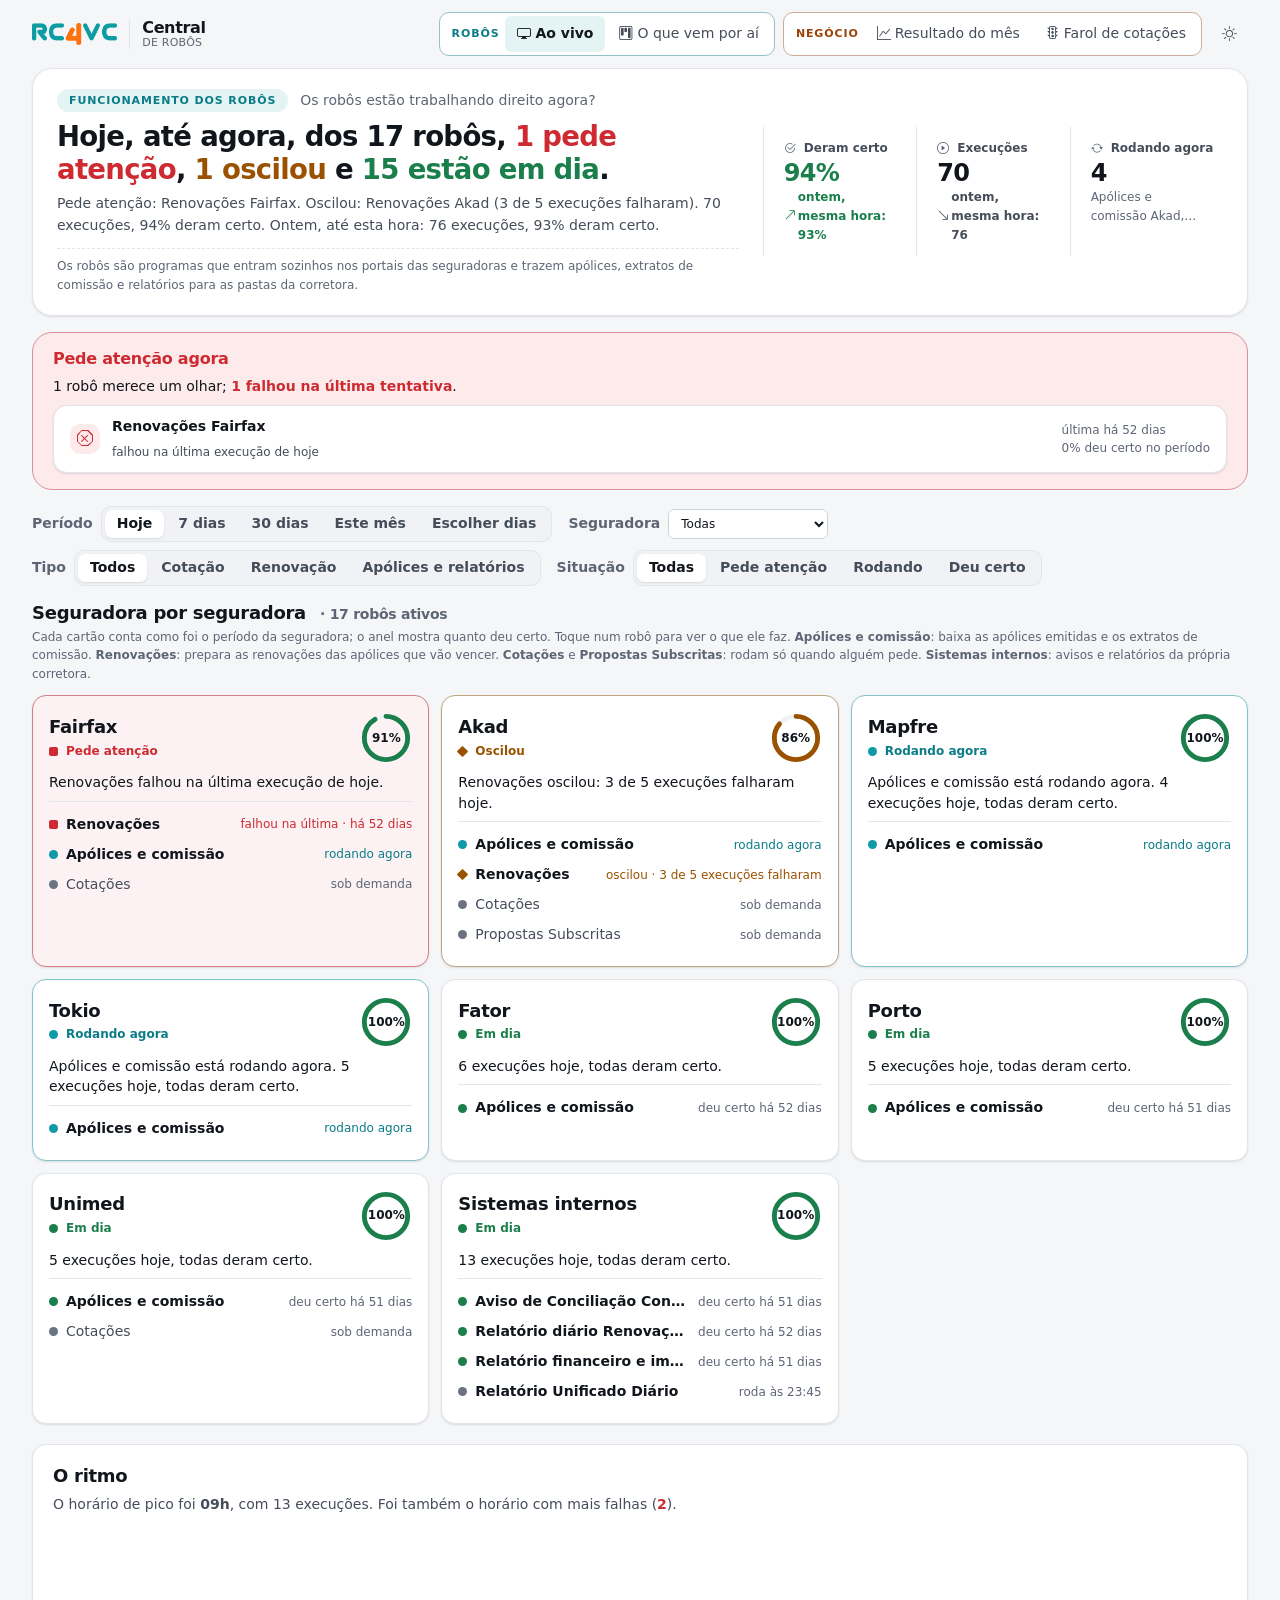
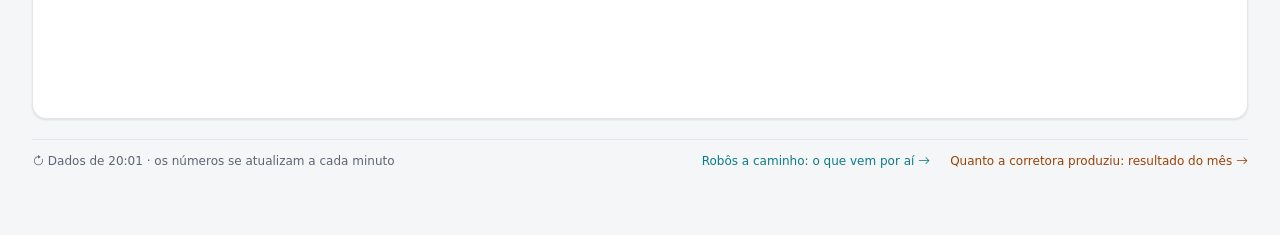
==== commit 151a0ed3: "Painel ao vivo — 15/10/2026 20:01 UTC" ====
--- a/index.html
+++ b/index.html
@@ -12,7 +12,7 @@
         if (t !== 'claro' && t !== 'escuro') t = window.matchMedia('(prefers-color-scheme: dark)').matches ? 'escuro' : 'claro';
         document.documentElement.dataset.tema = t;
     </script>
-    <script type="importmap">{"imports": {"./static/js/ajuda/assistente.js": "./static/js/ajuda/assistente.js?v=1791552852", "./static/js/ajuda/base.js": "./static/js/ajuda/base.js?v=1791553756", "./static/js/ajuda/busca.js": "./static/js/ajuda/busca.js?v=1790963048", "./static/js/ajuda/tour.js": "./static/js/ajuda/tour.js?v=1791552852", "./static/js/core/anotacoes.js": "./static/js/core/anotacoes.js?v=1790881383", "./static/js/core/api.js": "./static/js/core/api.js?v=1791553756", "./static/js/core/atualizacao.js": "./static/js/core/atualizacao.js?v=1790770202", "./static/js/core/avisos.js": "./static/js/core/avisos.js?v=1791209014", "./static/js/core/casca.js": "./static/js/core/casca.js?v=1791567354", "./static/js/core/diagnostico.js": "./static/js/core/diagnostico.js?v=1790796686", "./static/js/core/editavel.js": "./static/js/core/editavel.js?v=1790770202", "./static/js/core/etapas.js": "./static/js/core/etapas.js?v=1791463085", "./static/js/core/filtros.js": "./static/js/core/filtros.js?v=1790770202", "./static/js/core/format.js": "./static/js/core/format.js?v=1790770202", "./static/js/core/graficos.js": "./static/js/core/graficos.js?v=1791461083", "./static/js/core/robos.js": "./static/js/core/robos.js?v=1791574383", "./static/js/core/textos.js": "./static/js/core/textos.js?v=1790770202", "./static/js/core/ui.js": "./static/js/core/ui.js?v=1792007356", "./static/js/paginas/ajustes.js": "./static/js/paginas/ajustes.js?v=1791404168", "./static/js/paginas/cotacoes.js": "./static/js/paginas/cotacoes.js?v=1792007802", "./static/js/paginas/design.js": "./static/js/paginas/design.js?v=1791460758", "./static/js/paginas/em_construcao.js": "./static/js/paginas/em_construcao.js?v=1791577213", "./static/js/paginas/entrada.js": "./static/js/paginas/entrada.js?v=1790963048", "./static/js/paginas/entrada_historia.js": "./static/js/paginas/entrada_historia.js?v=1791463267", "./static/js/paginas/equipe.js": "./static/js/paginas/equipe.js?v=1791561957", "./static/js/paginas/farol_publico.js": "./static/js/paginas/farol_publico.js?v=1792092992", "./static/js/paginas/hoje.js": "./static/js/paginas/hoje.js?v=1791567333", "./static/js/paginas/jornada.js": "./static/js/paginas/jornada.js?v=1791462476", "./static/js/paginas/manual.js": "./static/js/paginas/manual.js?v=1791552852", "./static/js/paginas/ocorrencias.js": "./static/js/paginas/ocorrencias.js?v=1791552852", "./static/js/paginas/perfil.js": "./static/js/paginas/perfil.js?v=1790770202", "./static/js/paginas/publico.js": "./static/js/paginas/publico.js?v=1792093110", "./static/js/paginas/quadro_publico.js": "./static/js/paginas/quadro_publico.js?v=1791897938", "./static/js/paginas/robo.js": "./static/js/paginas/robo.js?v=1791552852", "./static/js/paginas/robos.js": "./static/js/paginas/robos.js?v=1790954687"}}</script>
+    <script type="importmap">{"imports": {"./static/js/ajuda/assistente.js": "./static/js/ajuda/assistente.js?v=1791552852", "./static/js/ajuda/base.js": "./static/js/ajuda/base.js?v=1791553756", "./static/js/ajuda/busca.js": "./static/js/ajuda/busca.js?v=1790963048", "./static/js/ajuda/tour.js": "./static/js/ajuda/tour.js?v=1791552852", "./static/js/core/anotacoes.js": "./static/js/core/anotacoes.js?v=1790881383", "./static/js/core/api.js": "./static/js/core/api.js?v=1791553756", "./static/js/core/atualizacao.js": "./static/js/core/atualizacao.js?v=1790770202", "./static/js/core/avisos.js": "./static/js/core/avisos.js?v=1791209014", "./static/js/core/casca.js": "./static/js/core/casca.js?v=1791567354", "./static/js/core/diagnostico.js": "./static/js/core/diagnostico.js?v=1790796686", "./static/js/core/editavel.js": "./static/js/core/editavel.js?v=1790770202", "./static/js/core/etapas.js": "./static/js/core/etapas.js?v=1791463085", "./static/js/core/filtros.js": "./static/js/core/filtros.js?v=1790770202", "./static/js/core/format.js": "./static/js/core/format.js?v=1790770202", "./static/js/core/graficos.js": "./static/js/core/graficos.js?v=1791461083", "./static/js/core/robos.js": "./static/js/core/robos.js?v=1791574383", "./static/js/core/textos.js": "./static/js/core/textos.js?v=1790770202", "./static/js/core/ui.js": "./static/js/core/ui.js?v=1792007356", "./static/js/paginas/ajustes.js": "./static/js/paginas/ajustes.js?v=1791404168", "./static/js/paginas/cotacoes.js": "./static/js/paginas/cotacoes.js?v=1792007802", "./static/js/paginas/design.js": "./static/js/paginas/design.js?v=1791460758", "./static/js/paginas/em_construcao.js": "./static/js/paginas/em_construcao.js?v=1791577213", "./static/js/paginas/entrada.js": "./static/js/paginas/entrada.js?v=1790963048", "./static/js/paginas/entrada_historia.js": "./static/js/paginas/entrada_historia.js?v=1791463267", "./static/js/paginas/equipe.js": "./static/js/paginas/equipe.js?v=1791561957", "./static/js/paginas/farol_publico.js": "./static/js/paginas/farol_publico.js?v=1792093787", "./static/js/paginas/hoje.js": "./static/js/paginas/hoje.js?v=1791567333", "./static/js/paginas/jornada.js": "./static/js/paginas/jornada.js?v=1791462476", "./static/js/paginas/manual.js": "./static/js/paginas/manual.js?v=1791552852", "./static/js/paginas/ocorrencias.js": "./static/js/paginas/ocorrencias.js?v=1791552852", "./static/js/paginas/perfil.js": "./static/js/paginas/perfil.js?v=1790770202", "./static/js/paginas/publico.js": "./static/js/paginas/publico.js?v=1792093110", "./static/js/paginas/quadro_publico.js": "./static/js/paginas/quadro_publico.js?v=1791897938", "./static/js/paginas/robo.js": "./static/js/paginas/robo.js?v=1791552852", "./static/js/paginas/robos.js": "./static/js/paginas/robos.js?v=1790954687"}}</script>
     <link rel="icon" type="image/svg+xml" href="./static/img/marca.svg">
     <link rel="icon" type="image/png" sizes="192x192" href="./static/img/icone_central_192.png">
     <link rel="apple-touch-icon" href="./static/img/icone_central_180.png">
@@ -24,7 +24,7 @@
     <link rel="stylesheet" href="./static/vendor/bootstrap-icons/bootstrap-icons.min.css?v=1790770202">
     <link rel="stylesheet" href="./static/css/tokens.css?v=1792092138">
     <link rel="stylesheet" href="./static/css/base.css?v=1791567354">
-    <link rel="stylesheet" href="./static/css/components.css?v=1792093138">
+    <link rel="stylesheet" href="./static/css/components.css?v=1792094001">
     <style>
         .simples-topo { display: flex; align-items: center; gap: var(--e-3); max-width: var(--largura-conteudo); margin: 0 auto; padding: var(--e-5) var(--e-8); }
         .simples-topo .acoes { margin-left: auto; display: flex; gap: var(--e-2); align-items: center; }
--- a/static/css/components.css
+++ b/static/css/components.css
@@ -1424,41 +1424,20 @@
    atualização das cotações no nosso sistema, por seguradora x profissão.
    Cores = legenda da planilha (tokens --farol-*). Ver farol_publico.js.
    ========================================================================== */
-.farol-cartoes { display: grid; grid-template-columns: repeat(auto-fit, minmax(min(100%, 300px), 1fr)); gap: var(--e-4); }
-.farol-cartao { display: flex; flex-direction: column; gap: var(--e-3); padding: var(--e-5); background: var(--superficie); border: 1px solid var(--borda); border-radius: var(--raio-lg); box-shadow: var(--sombra-1); min-width: 0; }
-.farol-cartao-topo { display: flex; justify-content: space-between; align-items: baseline; gap: var(--e-3); }
-.farol-cartao-topo h3 { margin: 0; font-size: var(--fs-base); }
-.farol-cartao-topo span { color: var(--texto-3); font-size: var(--fs-xs); }
-.farol-frase { margin: 0; font-family: var(--fonte-titulo); font-size: var(--fs-lg); font-weight: var(--peso-forte); line-height: var(--altura-titulo); text-wrap: pretty; }
-.farol-detalhe { margin: 0; color: var(--texto-2); font-size: var(--fs-xs); font-variant-numeric: tabular-nums; }
-.farol-barra { display: flex; height: 14px; border-radius: var(--raio-pilula); overflow: hidden; background: var(--superficie-2); }
-.farol-barra span { display: block; height: 100%; }
-
-/* Amostra de cor: a mesma em barras, legenda, edição e células. */
+
+/* Amostra de cor: a mesma na legenda, na edição e nas células. */
 [data-situacao="producao"] { --cor-farol: var(--farol-producao); }
 [data-situacao="pendente_faq"] { --cor-farol: var(--farol-pendente-faq); }
 [data-situacao="pendente_comparativo"] { --cor-farol: var(--farol-pendente-comparativo); }
 [data-situacao="nao_cotado"] { --cor-farol: var(--farol-nao-cotado); }
 [data-situacao="nao_trabalha"] { --cor-farol: var(--superficie); background-image: radial-gradient(circle, var(--farol-ponto) 1px, transparent 1.3px); background-size: 6px 6px; }
-.farol-barra [data-situacao], .farol-amostra, .farol-cel[data-situacao] { background-color: var(--cor-farol); }
+.farol-amostra, .farol-cel[data-situacao] { background-color: var(--cor-farol); }
 .farol-amostra { flex: none; width: 18px; height: 18px; border-radius: 5px; box-shadow: inset 0 0 0 1px color-mix(in srgb, var(--texto) 14%, transparent); }
 
-.farol-duas { display: grid; grid-template-columns: repeat(auto-fit, minmax(min(100%, 420px), 1fr)); gap: var(--e-4); }
-.farol-ranking { display: flex; flex-direction: column; gap: var(--e-2); margin: 0; padding: 0; list-style: none; }
-.farol-ranking li { display: grid; grid-template-columns: 96px minmax(0, 1fr) 32px; gap: var(--e-3); align-items: center; font-size: var(--fs-sm); }
-.farol-ranking .nome { font-weight: var(--peso-forte); }
-.farol-ranking .n { text-align: right; font-weight: var(--peso-titulo); font-variant-numeric: tabular-nums; }
-.farol-ranking .trilho { display: flex; height: 12px; border-radius: var(--raio-pilula); overflow: hidden; background: var(--superficie-2); }
-.farol-ranking .trilho span { display: block; height: 100%; }
-
-.farol-ritmo { display: grid; grid-template-columns: repeat(var(--meses, 12), minmax(0, 1fr)); gap: var(--e-2); align-items: end; height: 170px; }
-.farol-mes { display: flex; flex-direction: column; align-items: center; justify-content: flex-end; gap: var(--e-1); height: 100%; min-width: 0; }
-.farol-mes .n { font-size: var(--fs-xs); font-weight: var(--peso-titulo); font-variant-numeric: tabular-nums; color: var(--texto-2); }
-.farol-mes .barra { width: 100%; max-width: 56px; height: var(--h, 0%); min-height: 2px; border-radius: 6px 6px 2px 2px; background: var(--farol-producao); }
-.farol-mes[data-topo] .barra { background: var(--ok); }
-.farol-mes[data-topo] .n { color: var(--texto); }
-.farol-mes .rot { font-size: var(--fs-2xs); color: var(--texto-3); white-space: nowrap; }
-
+
+
+.farol-titulo { margin: 0; font-size: var(--fs-2xl); }
+.farol-barra-mapa { display: flex; flex-wrap: wrap; align-items: center; justify-content: space-between; gap: var(--e-3); margin: var(--e-2) 0 var(--e-4); }
 .farol-legenda { display: grid; grid-template-columns: repeat(auto-fit, minmax(min(100%, 190px), 1fr)); gap: var(--e-3); margin-bottom: var(--e-4); }
 .farol-chip { display: flex; gap: var(--e-3); align-items: center; padding: var(--e-3) var(--e-4); text-align: left; background: var(--superficie); color: var(--texto); border: 1px solid var(--borda); border-radius: var(--raio-lg); box-shadow: var(--sombra-1); cursor: pointer; font: inherit; }
 .farol-chip:hover { border-color: var(--primaria); }
@@ -1467,9 +1446,7 @@
 .farol-chip .farol-amostra { width: 36px; height: 36px; border-radius: var(--raio-md); }
 .farol-chip .rotulo { display: block; font-size: var(--fs-xs); font-weight: var(--peso-medio); color: var(--texto-2); }
 .farol-chip .valor { font-family: var(--fonte-numero); font-size: var(--fs-xl); font-weight: var(--peso-titulo); font-variant-numeric: tabular-nums; }
-.farol-chip .pct { margin-left: var(--e-1); color: var(--texto-3); font-size: var(--fs-xs); }
-
-.farol-barra-mapa { display: flex; flex-wrap: wrap; align-items: center; justify-content: space-between; gap: var(--e-3); margin-bottom: var(--e-3); color: var(--texto-2); font-size: var(--fs-sm); }
+
 .farol-edicao { display: flex; flex-wrap: wrap; align-items: center; gap: var(--e-3) var(--e-5); padding: var(--e-3) var(--e-4); margin-bottom: var(--e-4); background: var(--superficie); border: 1px solid var(--primaria); border-radius: var(--raio-lg); box-shadow: var(--sombra-2); }
 .farol-edicao[hidden] { display: none; }
 .farol-edicao .sel { display: flex; flex-direction: column; min-width: 200px; }
@@ -1485,8 +1462,6 @@
 .farol-mapa { --coluna: 48px; width: max-content; }
 .farol-grade { display: grid; grid-template-columns: 140px repeat(var(--colunas, 27), var(--coluna)); column-gap: 4px; }
 .farol-fixa { position: sticky; left: 0; z-index: 5; background: var(--superficie); }
-.farol-areas-faixa { margin-bottom: var(--e-2); }
-.farol-areas-faixa .area { padding: 4px 8px; border-radius: var(--raio-md); background: var(--farol-area); color: var(--farol-area-texto); font-size: var(--fs-xs); font-weight: var(--peso-titulo); text-align: center; white-space: nowrap; overflow: hidden; text-overflow: ellipsis; }
 .farol-cabecalho { grid-template-rows: 128px 26px; row-gap: 2px; padding-bottom: 6px; }
 .farol-cabecalho .canto { grid-column: 1; grid-row: 1 / span 2; display: flex; align-items: flex-end; padding: 0 0 6px var(--e-5); font-size: var(--fs-xs); font-weight: var(--peso-medio); letter-spacing: .04em; text-transform: uppercase; color: var(--texto-3); }
 .farol-cabecalho .prof { display: flex; align-items: flex-end; justify-content: center; padding-bottom: 8px; }
@@ -1497,8 +1472,7 @@
 .farol-linha { height: 40px; align-items: center; border-radius: 0 var(--raio-md) var(--raio-md) 0; }
 .farol-linha:hover, .farol-linha:hover .farol-fixa { background: var(--primaria-suave); }
 .farol-linha .farol-fixa { height: 100%; display: flex; align-items: center; justify-content: space-between; gap: var(--e-2); padding: 0 var(--e-2) 0 var(--e-5); box-sizing: border-box; font-weight: var(--peso-forte); }
-.farol-linha .conta { min-width: 22px; padding: 1px 7px; border-radius: var(--raio-pilula); background: var(--farol-producao); color: var(--farol-texto); font-size: var(--fs-xs); font-weight: var(--peso-titulo); text-align: center; font-variant-numeric: tabular-nums; }
-.farol-cel { position: relative; display: flex; align-items: center; justify-content: center; height: 32px; margin: 0; padding: 0; border: 0; border-radius: 7px; background: transparent; color: var(--farol-texto); font: inherit; font-size: 10.5px; font-weight: var(--peso-forte); letter-spacing: -0.01em; font-variant-numeric: tabular-nums; white-space: nowrap; overflow: hidden; cursor: pointer; transition: transform var(--dur-rapida) var(--curva), box-shadow var(--dur-rapida), opacity var(--dur-media); }
+.farol-cel { position: relative; display: flex; align-items: center; justify-content: center; height: 32px; margin: 0; padding: 0; border: 0; border-radius: 7px; background-color: transparent; color: var(--farol-texto); font: inherit; font-size: 10.5px; font-weight: var(--peso-forte); letter-spacing: -0.01em; font-variant-numeric: tabular-nums; white-space: nowrap; overflow: hidden; cursor: pointer; transition: transform var(--dur-rapida) var(--curva), box-shadow var(--dur-rapida), opacity var(--dur-media); }
 .farol-cel:not([data-situacao]) { box-shadow: inset 0 0 0 1px var(--borda); cursor: default; }
 .farol-cel[data-situacao="nao_trabalha"] { box-shadow: inset 0 0 0 1px var(--borda); }
 .farol-cel:hover { transform: scale(1.12); box-shadow: var(--sombra-2); z-index: 4; }
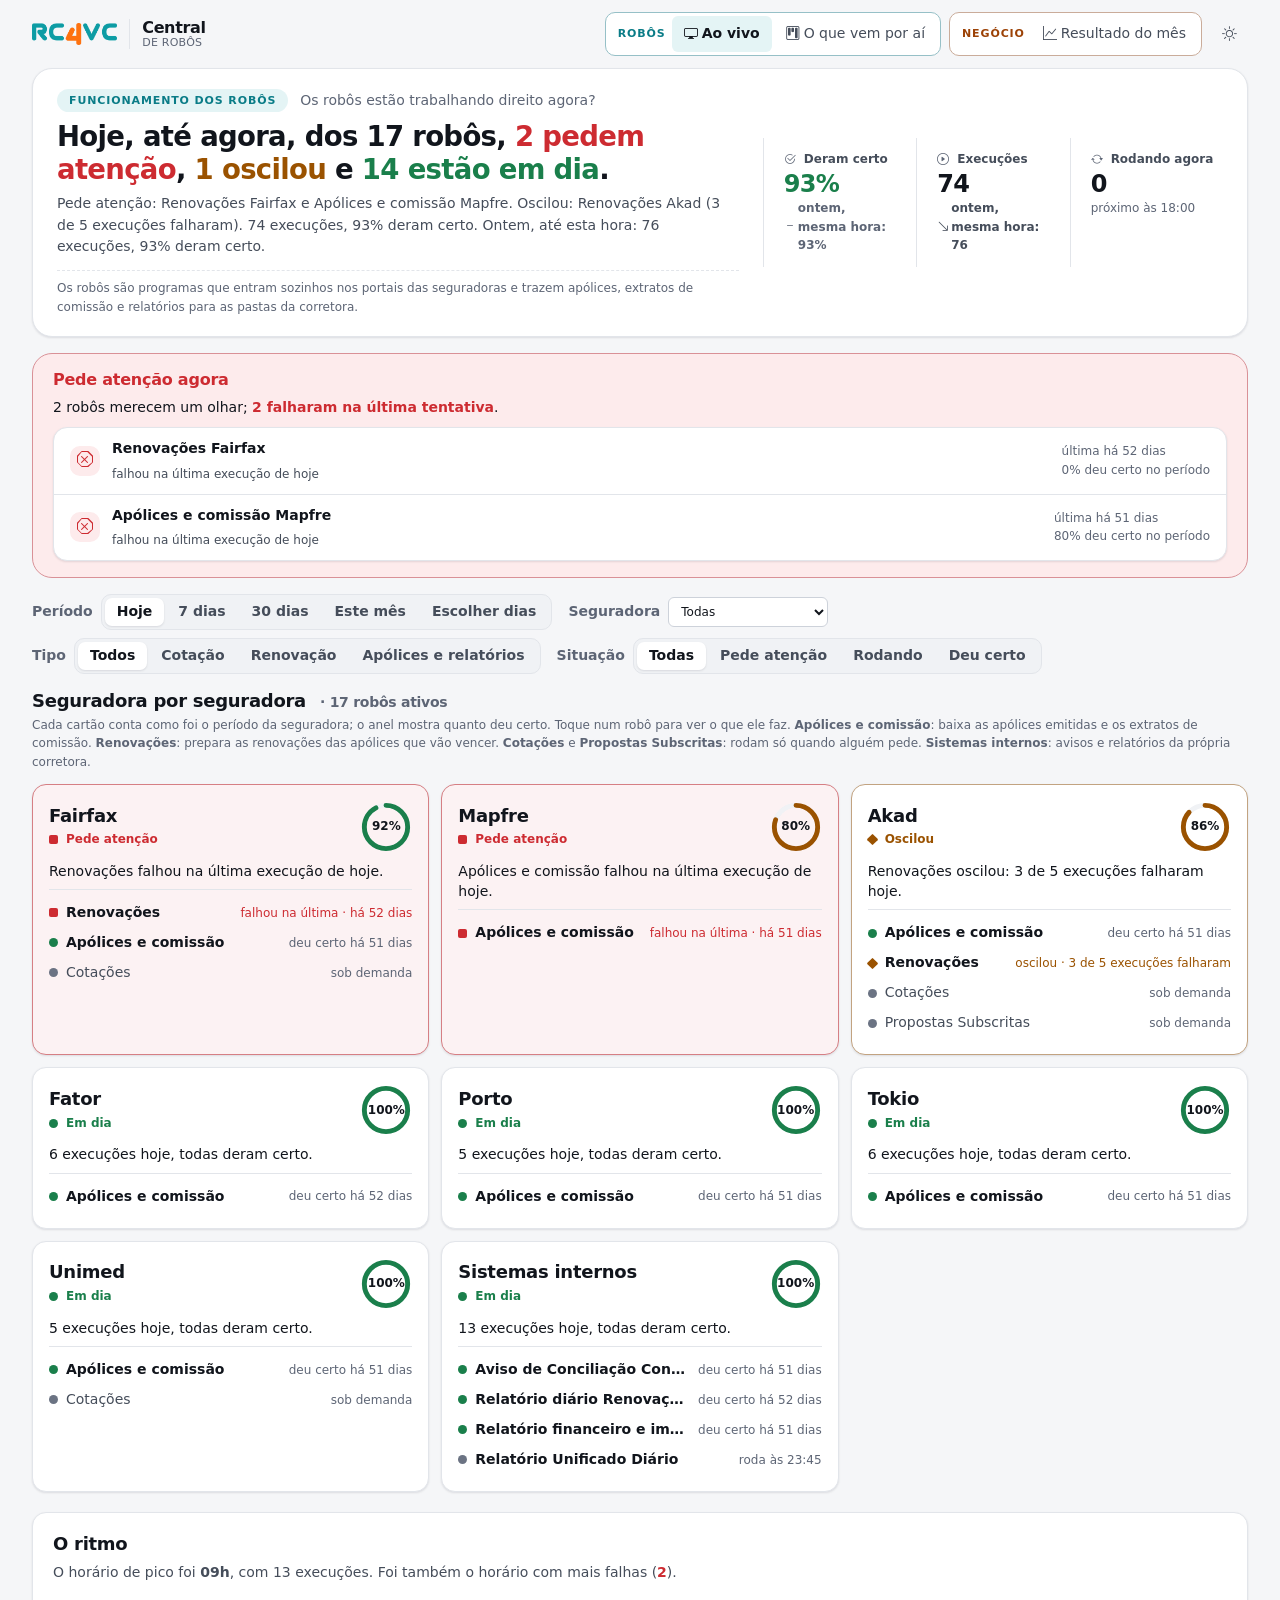
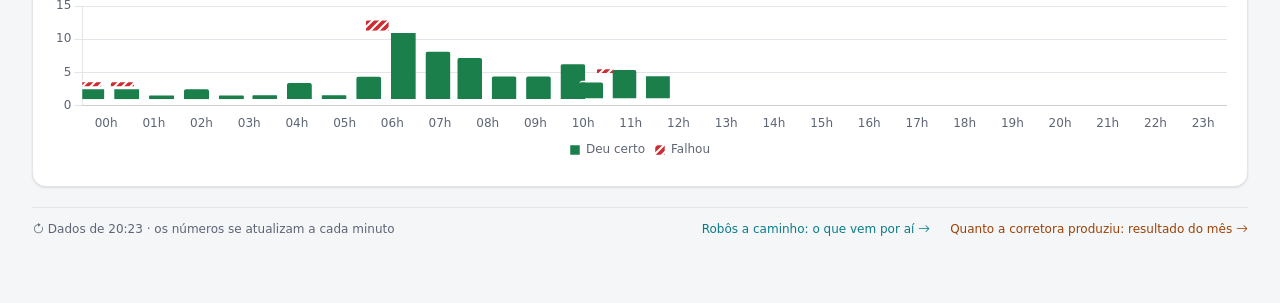
==== commit cf33f551: "Painel ao vivo — 15/10/2026 20:23 UTC" ====
--- a/index.html
+++ b/index.html
@@ -12,7 +12,7 @@
         if (t !== 'claro' && t !== 'escuro') t = window.matchMedia('(prefers-color-scheme: dark)').matches ? 'escuro' : 'claro';
         document.documentElement.dataset.tema = t;
     </script>
-    <script type="importmap">{"imports": {"./static/js/ajuda/assistente.js": "./static/js/ajuda/assistente.js?v=1791552852", "./static/js/ajuda/base.js": "./static/js/ajuda/base.js?v=1791553756", "./static/js/ajuda/busca.js": "./static/js/ajuda/busca.js?v=1790963048", "./static/js/ajuda/tour.js": "./static/js/ajuda/tour.js?v=1791552852", "./static/js/core/anotacoes.js": "./static/js/core/anotacoes.js?v=1790881383", "./static/js/core/api.js": "./static/js/core/api.js?v=1791553756", "./static/js/core/atualizacao.js": "./static/js/core/atualizacao.js?v=1790770202", "./static/js/core/avisos.js": "./static/js/core/avisos.js?v=1791209014", "./static/js/core/casca.js": "./static/js/core/casca.js?v=1791567354", "./static/js/core/diagnostico.js": "./static/js/core/diagnostico.js?v=1790796686", "./static/js/core/editavel.js": "./static/js/core/editavel.js?v=1790770202", "./static/js/core/etapas.js": "./static/js/core/etapas.js?v=1791463085", "./static/js/core/filtros.js": "./static/js/core/filtros.js?v=1790770202", "./static/js/core/format.js": "./static/js/core/format.js?v=1790770202", "./static/js/core/graficos.js": "./static/js/core/graficos.js?v=1791461083", "./static/js/core/robos.js": "./static/js/core/robos.js?v=1791574383", "./static/js/core/textos.js": "./static/js/core/textos.js?v=1790770202", "./static/js/core/ui.js": "./static/js/core/ui.js?v=1792007356", "./static/js/paginas/ajustes.js": "./static/js/paginas/ajustes.js?v=1791404168", "./static/js/paginas/cotacoes.js": "./static/js/paginas/cotacoes.js?v=1792007802", "./static/js/paginas/design.js": "./static/js/paginas/design.js?v=1791460758", "./static/js/paginas/em_construcao.js": "./static/js/paginas/em_construcao.js?v=1791577213", "./static/js/paginas/entrada.js": "./static/js/paginas/entrada.js?v=1790963048", "./static/js/paginas/entrada_historia.js": "./static/js/paginas/entrada_historia.js?v=1791463267", "./static/js/paginas/equipe.js": "./static/js/paginas/equipe.js?v=1791561957", "./static/js/paginas/farol_publico.js": "./static/js/paginas/farol_publico.js?v=1792093787", "./static/js/paginas/hoje.js": "./static/js/paginas/hoje.js?v=1791567333", "./static/js/paginas/jornada.js": "./static/js/paginas/jornada.js?v=1791462476", "./static/js/paginas/manual.js": "./static/js/paginas/manual.js?v=1791552852", "./static/js/paginas/ocorrencias.js": "./static/js/paginas/ocorrencias.js?v=1791552852", "./static/js/paginas/perfil.js": "./static/js/paginas/perfil.js?v=1790770202", "./static/js/paginas/publico.js": "./static/js/paginas/publico.js?v=1792093110", "./static/js/paginas/quadro_publico.js": "./static/js/paginas/quadro_publico.js?v=1791897938", "./static/js/paginas/robo.js": "./static/js/paginas/robo.js?v=1791552852", "./static/js/paginas/robos.js": "./static/js/paginas/robos.js?v=1790954687"}}</script>
+    <script type="importmap">{"imports": {"./static/js/ajuda/assistente.js": "./static/js/ajuda/assistente.js?v=1791552852", "./static/js/ajuda/base.js": "./static/js/ajuda/base.js?v=1791553756", "./static/js/ajuda/busca.js": "./static/js/ajuda/busca.js?v=1790963048", "./static/js/ajuda/tour.js": "./static/js/ajuda/tour.js?v=1791552852", "./static/js/core/anotacoes.js": "./static/js/core/anotacoes.js?v=1790881383", "./static/js/core/api.js": "./static/js/core/api.js?v=1791553756", "./static/js/core/atualizacao.js": "./static/js/core/atualizacao.js?v=1790770202", "./static/js/core/avisos.js": "./static/js/core/avisos.js?v=1791209014", "./static/js/core/casca.js": "./static/js/core/casca.js?v=1791567354", "./static/js/core/diagnostico.js": "./static/js/core/diagnostico.js?v=1790796686", "./static/js/core/editavel.js": "./static/js/core/editavel.js?v=1790770202", "./static/js/core/etapas.js": "./static/js/core/etapas.js?v=1791463085", "./static/js/core/filtros.js": "./static/js/core/filtros.js?v=1790770202", "./static/js/core/format.js": "./static/js/core/format.js?v=1790770202", "./static/js/core/graficos.js": "./static/js/core/graficos.js?v=1791461083", "./static/js/core/robos.js": "./static/js/core/robos.js?v=1791574383", "./static/js/core/textos.js": "./static/js/core/textos.js?v=1790770202", "./static/js/core/ui.js": "./static/js/core/ui.js?v=1792007356", "./static/js/paginas/ajustes.js": "./static/js/paginas/ajustes.js?v=1791404168", "./static/js/paginas/cotacoes.js": "./static/js/paginas/cotacoes.js?v=1792007802", "./static/js/paginas/design.js": "./static/js/paginas/design.js?v=1791460758", "./static/js/paginas/em_construcao.js": "./static/js/paginas/em_construcao.js?v=1791577213", "./static/js/paginas/entrada.js": "./static/js/paginas/entrada.js?v=1790963048", "./static/js/paginas/entrada_historia.js": "./static/js/paginas/entrada_historia.js?v=1791463267", "./static/js/paginas/equipe.js": "./static/js/paginas/equipe.js?v=1791561957", "./static/js/paginas/hoje.js": "./static/js/paginas/hoje.js?v=1791567333", "./static/js/paginas/jornada.js": "./static/js/paginas/jornada.js?v=1791462476", "./static/js/paginas/manual.js": "./static/js/paginas/manual.js?v=1791552852", "./static/js/paginas/ocorrencias.js": "./static/js/paginas/ocorrencias.js?v=1791552852", "./static/js/paginas/perfil.js": "./static/js/paginas/perfil.js?v=1790770202", "./static/js/paginas/publico.js": "./static/js/paginas/publico.js?v=1792093110", "./static/js/paginas/quadro_publico.js": "./static/js/paginas/quadro_publico.js?v=1791897938", "./static/js/paginas/robo.js": "./static/js/paginas/robo.js?v=1791552852", "./static/js/paginas/robos.js": "./static/js/paginas/robos.js?v=1790954687"}}</script>
     <link rel="icon" type="image/svg+xml" href="./static/img/marca.svg">
     <link rel="icon" type="image/png" sizes="192x192" href="./static/img/icone_central_192.png">
     <link rel="apple-touch-icon" href="./static/img/icone_central_180.png">
@@ -22,9 +22,9 @@
     <meta name="theme-color" content="#f5f6f8" media="(prefers-color-scheme: light)">
     <meta name="theme-color" content="#0b0d12" media="(prefers-color-scheme: dark)">
     <link rel="stylesheet" href="./static/vendor/bootstrap-icons/bootstrap-icons.min.css?v=1790770202">
-    <link rel="stylesheet" href="./static/css/tokens.css?v=1792092138">
+    <link rel="stylesheet" href="./static/css/tokens.css?v=1792095331">
     <link rel="stylesheet" href="./static/css/base.css?v=1791567354">
-    <link rel="stylesheet" href="./static/css/components.css?v=1792094001">
+    <link rel="stylesheet" href="./static/css/components.css?v=1792095331">
     <style>
         .simples-topo { display: flex; align-items: center; gap: var(--e-3); max-width: var(--largura-conteudo); margin: 0 auto; padding: var(--e-5) var(--e-8); }
         .simples-topo .acoes { margin-left: auto; display: flex; gap: var(--e-2); align-items: center; }
@@ -60,7 +60,6 @@
     <div class="abas-grupo" data-assunto="negocio" role="group" aria-label="Negócio: resultado">
         <span class="abas-grupo-nome" aria-hidden="true">Negócio</span>
         <a href="./resultado/"><i class="bi bi-graph-up" aria-hidden="true"></i>Resultado do mês</a>
-        <a href="./farol/"><i class="bi bi-stoplights" aria-hidden="true"></i>Farol de cotações</a>
     </div>
 </nav>
 
--- a/static/css/tokens.css
+++ b/static/css/tokens.css
@@ -1,242 +1,230 @@
-/* ==========================================================================
-   Central de RPAs — tokens de design (identidade nova, 2026)
-
-   Tudo que é "decisão de marca" mora aqui e SÓ aqui: cor, tipo, espaço,
-   raio, sombra, movimento. Componentes e páginas usam as variáveis, nunca
-   valores soltos — trocar a paleta inteira é mexer neste arquivo.
-
-   Tema marcado no <html>: data-tema = "claro" | "escuro", SEMPRE o tema
-   efetivo. No modo automático quem resolve é o script do <head> (layout.html
-   e layout_simples.html, antes de pintar) e casca.js (quando o sistema muda),
-   lendo prefers-color-scheme: dark. Assim o tema escuro é escrito uma vez só
-   (antes eram dois blocos iguais, um no @media e outro no atributo).
-   A paleta é a da marca RC4VC (ver /design).
-
-   Contraste (08-10-2026, medido): texto comum >= 4,5:1 nos dois temas. Por
-   isso o botão principal usa o teal escuro (--primaria-600) no tema claro, e
-   texto sobre verde/vermelho/laranja usa --sobre-estado / --sobre-acento.
-
-   Cores de ESTADO (ok, atenção, falha, rodando) não mudam com a paleta:
-   verde sempre é "deu certo", vermelho sempre é "falhou". E nunca aparecem
-   sozinhas — sempre com ícone e texto (acessibilidade).
-   ========================================================================== */
-
-:root {
-    /* --- Tipografia: fontes do sistema (sem download, sem CDN).
-       Windows 11 tem Segoe UI Variable, que é moderna e muito legível. */
-    --fonte-texto: "Segoe UI Variable Text", "Segoe UI", system-ui, -apple-system, "Roboto", "Helvetica Neue", Arial, sans-serif;
-    --fonte-titulo: "Segoe UI Variable Display", "Segoe UI", system-ui, -apple-system, "Roboto", sans-serif;
-    --fonte-numero: "Segoe UI Variable Display", "Segoe UI", system-ui, sans-serif;
-    --fonte-mono: "Cascadia Mono", "Cascadia Code", Consolas, "SFMono-Regular", Menlo, monospace;
-
-    --fs-2xs: 0.6875rem;  /* 11px */
-    --fs-xs: 0.75rem;     /* 12px */
-    --fs-sm: 0.875rem;    /* 14px */
-    --fs-base: 1rem;      /* 16px */
-    --fs-lg: 1.125rem;    /* 18px */
-    --fs-xl: 1.375rem;    /* 22px */
-    --fs-2xl: 1.75rem;    /* 28px */
-    --fs-3xl: 2.25rem;    /* 36px */
-    --fs-manchete: clamp(1.45rem, 1.05rem + 1.7vw, 2.35rem);
-    --fs-kpi: clamp(1.75rem, 1.4rem + 1.2vw, 2.4rem);
-
-    --peso-normal: 400;
-    --peso-medio: 550;
-    --peso-forte: 650;
-    --peso-titulo: 700;
-
-    --altura-linha: 1.55;
-    --altura-titulo: 1.2;
-
-    /* --- Espaço (escala de 4px) */
-    --e-1: 0.25rem;
-    --e-2: 0.5rem;
-    --e-3: 0.75rem;
-    --e-4: 1rem;
-    --e-5: 1.25rem;
-    --e-6: 1.5rem;
-    --e-8: 2rem;
-    --e-10: 2.5rem;
-    --e-12: 3rem;
-    --e-16: 4rem;
-
-    /* --- Raio */
-    --raio-sm: 6px;
-    --raio-md: 10px;
-    --raio-lg: 14px;
-    --raio-xl: 20px;
-    --raio-pilula: 999px;
-
-    /* --- Movimento (respeita "reduzir movimento" no fim do arquivo) */
-    --dur-rapida: 120ms;
-    --dur-media: 200ms;
-    --dur-lenta: 360ms;
-    --curva: cubic-bezier(0.2, 0.7, 0.2, 1);
-
-    /* --- Layout */
-    --largura-menu: 256px;
-    --largura-menu-compacto: 68px;
-    --largura-conteudo: 1440px;
-    --altura-topo: 60px;
-    --z-topo: 20;
-    --z-menu: 30;
-    --z-dialogo: 50;
-    --z-toast: 60;
-
-    /* --- Texto sobre a cor da marca (vitrine do login): igual nos dois temas,
-       porque o fundo da vitrine é sempre o teal escuro da marca. */
-    --sobre-marca: #ffffff;
-
-    /* --- História da tela de entrar: painel sempre escuro (teal profundo da
-       marca), igual nos dois temas, com cores de status legíveis sobre ele. */
-    --historia-fundo-1: #04252a;
-    --historia-fundo-2: #0a5e67;
-    --historia-ok: #5ee0a0;
-    --historia-falha: #ff8f8f;
-    --historia-rodando: var(--primaria-300);  /* rodando = teal, como no resto da Central */
-    --historia-destaque: #ffb27a;  /* laranja da marca clareado: 3,2:1 no pior ponto do fundo */
-}
-
-/* ==========================================================================
-   Paleta oficial: Marca RC4VC (escolhida em 29/09/2026) — o teal e o laranja
-   do logo, refinados para tela. "primaria" é a cor da ação e do destaque;
-   "acento" é o contraponto quente, usado com parcimônia.
-   ========================================================================== */
-:root {
-    --primaria-500: #0e9aa7;
-    --primaria-400: #22b5c2;
-    --primaria-300: #86d9e0;
-    --primaria-600: #0a7c87;
-    --primaria-700: #075e66;
-    --acento-500: #f47b20;
-    --acento-400: #ff9544;
-    --acento-700: #9c4206;
-
-    /* Texto sobre o laranja da marca: escuro nos dois temas (branco dava 2,7:1). */
-    --sobre-acento: #11151c;
-
-    /* Farol de cotações (15-10-2026): as cores da legenda da planilha
-       (aba Planilha2), iguais nos dois temas — é o código que a equipe já lê.
-       Texto só vai sobre o verde (a data): --farol-texto dá 7:1 nele. */
-    --farol-producao: #c2f1c8;
-    --farol-pendente-faq: #fbe3d6;
-    --farol-pendente-comparativo: #f2cfee;
-    --farol-nao-cotado: #ff0000;
-    --farol-ponto: #9aa1ad;
-    --farol-texto: #12501b;
-    --farol-area: #caeefb;
-    --farol-area-texto: #0b3a4a;
-}
-
-/* ==========================================================================
-   Tema CLARO (padrão)
-   ========================================================================== */
-:root,
-[data-tema="claro"] {
-    color-scheme: light;
-
-    --fundo: #f5f6f8;
-    --superficie: #ffffff;
-    --superficie-2: #f0f2f5;
-    --superficie-3: #e7eaef;
-    --superficie-invertida: #11151c;
-    --borda: #e2e5ea;
-    --borda-forte: #cdd2da;
-
-    --texto: #11151c;
-    --texto-2: #454d5a;
-    --texto-3: #5d6575;      /* 5,2:1 sobre superficie-2 (o #6b7383 dava 4,25) */
-    --texto-invertido: #f4f5f7;
-
-    /* Botão e destaque no teal escuro: branco sobre #0e9aa7 dava 3,4:1. O
-       teal claro segue em ícones, gráficos e no logo, onde não carrega texto. */
-    --primaria: var(--primaria-600);
-    --primaria-hover: var(--primaria-700);
-    --primaria-texto: var(--primaria-600);
-    --primaria-suave: color-mix(in srgb, var(--primaria-500) 11%, transparent);
-    --sobre-primaria: #ffffff;
-    --acento: var(--acento-500);
-    --acento-texto: var(--acento-700);   /* laranja como texto: 5,8:1 no suave */
-    --acento-suave: color-mix(in srgb, var(--acento-500) 13%, transparent);
-
-    --ok: #1a7f4b;
-    --atencao: #9a5200;
-    --falha: #cd2b31;
-    --rodando: var(--primaria-500);
-    --neutro: #6b7383;
-    --sobre-estado: #ffffff;  /* texto sobre --ok/--falha cheios */
-
-    --ok-suave: #e6f6ec;
-    --atencao-suave: #fff3d6;
-    --falha-suave: #fdebec;
-    --rodando-suave: var(--primaria-suave);
-    --neutro-suave: #eef0f3;
-
-    --foco: color-mix(in srgb, var(--primaria-500) 55%, transparent);
-    --sombra-1: 0 1px 2px rgb(16 24 40 / 0.06), 0 1px 3px rgb(16 24 40 / 0.05);
-    --sombra-2: 0 4px 12px rgb(16 24 40 / 0.07), 0 2px 4px rgb(16 24 40 / 0.04);
-    --sombra-3: 0 18px 44px rgb(16 24 40 / 0.16), 0 4px 10px rgb(16 24 40 / 0.06);
-    --sobreposicao: rgb(9 12 18 / 0.45);
-    --toast-acao: var(--primaria-300);
-}
-
-/* ==========================================================================
-   Tema ESCURO — escolhido no alternador OU vindo do sistema (o script do
-   <head> marca data-tema="escuro" quando prefers-color-scheme: dark).
-   Cores de estado um pouco menos saturadas que antes (08-10-2026): o verde e o
-   vermelho "neon" vibravam em áreas grandes (barras de gráfico) sobre o
-   quase-preto. Todas seguem acima de 4,5:1 como texto sobre a superfície.
-   ========================================================================== */
-[data-tema="escuro"] {
-    color-scheme: dark;
-
-    --fundo: #0b0d12;
-    --superficie: #12151c;
-    --superficie-2: #181c25;
-    --superficie-3: #20252f;
-    --superficie-invertida: #eef0f4;
-    --borda: #252a35;
-    --borda-forte: #353c49;
-
-    --texto: #edf0f4;
-    --texto-2: #b6bdc9;
-    --texto-3: #8c94a4;
-    --texto-invertido: #11151c;
-
-    --primaria: var(--primaria-400);
-    --primaria-hover: var(--primaria-300);
-    --primaria-texto: var(--primaria-300);
-    --primaria-suave: color-mix(in srgb, var(--primaria-400) 17%, transparent);
-    --sobre-primaria: #0b0d12;
-    --acento: var(--acento-400);
-    --acento-texto: var(--acento-400);
-    --acento-suave: color-mix(in srgb, var(--acento-400) 17%, transparent);
-
-    --ok: #4cc38a;
-    --atencao: #f0a83a;
-    --falha: #f2666b;
-    --rodando: var(--primaria-400);
-    --neutro: #8c94a4;
-    --sobre-estado: #0b0d12;  /* branco sobre o verde claro dava 1,9:1 */
-
-    --ok-suave: color-mix(in srgb, #4cc38a 15%, transparent);
-    --atencao-suave: color-mix(in srgb, #f0a83a 15%, transparent);
-    --falha-suave: color-mix(in srgb, #f2666b 15%, transparent);
-    --rodando-suave: var(--primaria-suave);
-    --neutro-suave: color-mix(in srgb, #8c94a4 15%, transparent);
-
-    --foco: color-mix(in srgb, var(--primaria-400) 65%, transparent);
-    --sombra-1: 0 1px 2px rgb(0 0 0 / 0.4);
-    --sombra-2: 0 6px 16px rgb(0 0 0 / 0.35);
-    --sombra-3: 0 20px 50px rgb(0 0 0 / 0.55);
-    --sobreposicao: rgb(0 0 0 / 0.6);
-    --toast-acao: var(--primaria-600);
-}
-
-@media (prefers-reduced-motion: reduce) {
-    :root {
-        --dur-rapida: 0ms;
-        --dur-media: 0ms;
-        --dur-lenta: 0ms;
-    }
-}
+/* ==========================================================================
+   Central de RPAs — tokens de design (identidade nova, 2026)
+
+   Tudo que é "decisão de marca" mora aqui e SÓ aqui: cor, tipo, espaço,
+   raio, sombra, movimento. Componentes e páginas usam as variáveis, nunca
+   valores soltos — trocar a paleta inteira é mexer neste arquivo.
+
+   Tema marcado no <html>: data-tema = "claro" | "escuro", SEMPRE o tema
+   efetivo. No modo automático quem resolve é o script do <head> (layout.html
+   e layout_simples.html, antes de pintar) e casca.js (quando o sistema muda),
+   lendo prefers-color-scheme: dark. Assim o tema escuro é escrito uma vez só
+   (antes eram dois blocos iguais, um no @media e outro no atributo).
+   A paleta é a da marca RC4VC (ver /design).
+
+   Contraste (08-10-2026, medido): texto comum >= 4,5:1 nos dois temas. Por
+   isso o botão principal usa o teal escuro (--primaria-600) no tema claro, e
+   texto sobre verde/vermelho/laranja usa --sobre-estado / --sobre-acento.
+
+   Cores de ESTADO (ok, atenção, falha, rodando) não mudam com a paleta:
+   verde sempre é "deu certo", vermelho sempre é "falhou". E nunca aparecem
+   sozinhas — sempre com ícone e texto (acessibilidade).
+   ========================================================================== */
+
+:root {
+    /* --- Tipografia: fontes do sistema (sem download, sem CDN).
+       Windows 11 tem Segoe UI Variable, que é moderna e muito legível. */
+    --fonte-texto: "Segoe UI Variable Text", "Segoe UI", system-ui, -apple-system, "Roboto", "Helvetica Neue", Arial, sans-serif;
+    --fonte-titulo: "Segoe UI Variable Display", "Segoe UI", system-ui, -apple-system, "Roboto", sans-serif;
+    --fonte-numero: "Segoe UI Variable Display", "Segoe UI", system-ui, sans-serif;
+    --fonte-mono: "Cascadia Mono", "Cascadia Code", Consolas, "SFMono-Regular", Menlo, monospace;
+
+    --fs-2xs: 0.6875rem;  /* 11px */
+    --fs-xs: 0.75rem;     /* 12px */
+    --fs-sm: 0.875rem;    /* 14px */
+    --fs-base: 1rem;      /* 16px */
+    --fs-lg: 1.125rem;    /* 18px */
+    --fs-xl: 1.375rem;    /* 22px */
+    --fs-2xl: 1.75rem;    /* 28px */
+    --fs-3xl: 2.25rem;    /* 36px */
+    --fs-manchete: clamp(1.45rem, 1.05rem + 1.7vw, 2.35rem);
+    --fs-kpi: clamp(1.75rem, 1.4rem + 1.2vw, 2.4rem);
+
+    --peso-normal: 400;
+    --peso-medio: 550;
+    --peso-forte: 650;
+    --peso-titulo: 700;
+
+    --altura-linha: 1.55;
+    --altura-titulo: 1.2;
+
+    /* --- Espaço (escala de 4px) */
+    --e-1: 0.25rem;
+    --e-2: 0.5rem;
+    --e-3: 0.75rem;
+    --e-4: 1rem;
+    --e-5: 1.25rem;
+    --e-6: 1.5rem;
+    --e-8: 2rem;
+    --e-10: 2.5rem;
+    --e-12: 3rem;
+    --e-16: 4rem;
+
+    /* --- Raio */
+    --raio-sm: 6px;
+    --raio-md: 10px;
+    --raio-lg: 14px;
+    --raio-xl: 20px;
+    --raio-pilula: 999px;
+
+    /* --- Movimento (respeita "reduzir movimento" no fim do arquivo) */
+    --dur-rapida: 120ms;
+    --dur-media: 200ms;
+    --dur-lenta: 360ms;
+    --curva: cubic-bezier(0.2, 0.7, 0.2, 1);
+
+    /* --- Layout */
+    --largura-menu: 256px;
+    --largura-menu-compacto: 68px;
+    --largura-conteudo: 1440px;
+    --altura-topo: 60px;
+    --z-topo: 20;
+    --z-menu: 30;
+    --z-dialogo: 50;
+    --z-toast: 60;
+
+    /* --- Texto sobre a cor da marca (vitrine do login): igual nos dois temas,
+       porque o fundo da vitrine é sempre o teal escuro da marca. */
+    --sobre-marca: #ffffff;
+
+    /* --- História da tela de entrar: painel sempre escuro (teal profundo da
+       marca), igual nos dois temas, com cores de status legíveis sobre ele. */
+    --historia-fundo-1: #04252a;
+    --historia-fundo-2: #0a5e67;
+    --historia-ok: #5ee0a0;
+    --historia-falha: #ff8f8f;
+    --historia-rodando: var(--primaria-300);  /* rodando = teal, como no resto da Central */
+    --historia-destaque: #ffb27a;  /* laranja da marca clareado: 3,2:1 no pior ponto do fundo */
+}
+
+/* ==========================================================================
+   Paleta oficial: Marca RC4VC (escolhida em 29/09/2026) — o teal e o laranja
+   do logo, refinados para tela. "primaria" é a cor da ação e do destaque;
+   "acento" é o contraponto quente, usado com parcimônia.
+   ========================================================================== */
+:root {
+    --primaria-500: #0e9aa7;
+    --primaria-400: #22b5c2;
+    --primaria-300: #86d9e0;
+    --primaria-600: #0a7c87;
+    --primaria-700: #075e66;
+    --acento-500: #f47b20;
+    --acento-400: #ff9544;
+    --acento-700: #9c4206;
+
+    /* Texto sobre o laranja da marca: escuro nos dois temas (branco dava 2,7:1). */
+    --sobre-acento: #11151c;
+}
+
+/* ==========================================================================
+   Tema CLARO (padrão)
+   ========================================================================== */
+:root,
+[data-tema="claro"] {
+    color-scheme: light;
+
+    --fundo: #f5f6f8;
+    --superficie: #ffffff;
+    --superficie-2: #f0f2f5;
+    --superficie-3: #e7eaef;
+    --superficie-invertida: #11151c;
+    --borda: #e2e5ea;
+    --borda-forte: #cdd2da;
+
+    --texto: #11151c;
+    --texto-2: #454d5a;
+    --texto-3: #5d6575;      /* 5,2:1 sobre superficie-2 (o #6b7383 dava 4,25) */
+    --texto-invertido: #f4f5f7;
+
+    /* Botão e destaque no teal escuro: branco sobre #0e9aa7 dava 3,4:1. O
+       teal claro segue em ícones, gráficos e no logo, onde não carrega texto. */
+    --primaria: var(--primaria-600);
+    --primaria-hover: var(--primaria-700);
+    --primaria-texto: var(--primaria-600);
+    --primaria-suave: color-mix(in srgb, var(--primaria-500) 11%, transparent);
+    --sobre-primaria: #ffffff;
+    --acento: var(--acento-500);
+    --acento-texto: var(--acento-700);   /* laranja como texto: 5,8:1 no suave */
+    --acento-suave: color-mix(in srgb, var(--acento-500) 13%, transparent);
+
+    --ok: #1a7f4b;
+    --atencao: #9a5200;
+    --falha: #cd2b31;
+    --rodando: var(--primaria-500);
+    --neutro: #6b7383;
+    --sobre-estado: #ffffff;  /* texto sobre --ok/--falha cheios */
+
+    --ok-suave: #e6f6ec;
+    --atencao-suave: #fff3d6;
+    --falha-suave: #fdebec;
+    --rodando-suave: var(--primaria-suave);
+    --neutro-suave: #eef0f3;
+
+    --foco: color-mix(in srgb, var(--primaria-500) 55%, transparent);
+    --sombra-1: 0 1px 2px rgb(16 24 40 / 0.06), 0 1px 3px rgb(16 24 40 / 0.05);
+    --sombra-2: 0 4px 12px rgb(16 24 40 / 0.07), 0 2px 4px rgb(16 24 40 / 0.04);
+    --sombra-3: 0 18px 44px rgb(16 24 40 / 0.16), 0 4px 10px rgb(16 24 40 / 0.06);
+    --sobreposicao: rgb(9 12 18 / 0.45);
+    --toast-acao: var(--primaria-300);
+}
+
+/* ==========================================================================
+   Tema ESCURO — escolhido no alternador OU vindo do sistema (o script do
+   <head> marca data-tema="escuro" quando prefers-color-scheme: dark).
+   Cores de estado um pouco menos saturadas que antes (08-10-2026): o verde e o
+   vermelho "neon" vibravam em áreas grandes (barras de gráfico) sobre o
+   quase-preto. Todas seguem acima de 4,5:1 como texto sobre a superfície.
+   ========================================================================== */
+[data-tema="escuro"] {
+    color-scheme: dark;
+
+    --fundo: #0b0d12;
+    --superficie: #12151c;
+    --superficie-2: #181c25;
+    --superficie-3: #20252f;
+    --superficie-invertida: #eef0f4;
+    --borda: #252a35;
+    --borda-forte: #353c49;
+
+    --texto: #edf0f4;
+    --texto-2: #b6bdc9;
+    --texto-3: #8c94a4;
+    --texto-invertido: #11151c;
+
+    --primaria: var(--primaria-400);
+    --primaria-hover: var(--primaria-300);
+    --primaria-texto: var(--primaria-300);
+    --primaria-suave: color-mix(in srgb, var(--primaria-400) 17%, transparent);
+    --sobre-primaria: #0b0d12;
+    --acento: var(--acento-400);
+    --acento-texto: var(--acento-400);
+    --acento-suave: color-mix(in srgb, var(--acento-400) 17%, transparent);
+
+    --ok: #4cc38a;
+    --atencao: #f0a83a;
+    --falha: #f2666b;
+    --rodando: var(--primaria-400);
+    --neutro: #8c94a4;
+    --sobre-estado: #0b0d12;  /* branco sobre o verde claro dava 1,9:1 */
+
+    --ok-suave: color-mix(in srgb, #4cc38a 15%, transparent);
+    --atencao-suave: color-mix(in srgb, #f0a83a 15%, transparent);
+    --falha-suave: color-mix(in srgb, #f2666b 15%, transparent);
+    --rodando-suave: var(--primaria-suave);
+    --neutro-suave: color-mix(in srgb, #8c94a4 15%, transparent);
+
+    --foco: color-mix(in srgb, var(--primaria-400) 65%, transparent);
+    --sombra-1: 0 1px 2px rgb(0 0 0 / 0.4);
+    --sombra-2: 0 6px 16px rgb(0 0 0 / 0.35);
+    --sombra-3: 0 20px 50px rgb(0 0 0 / 0.55);
+    --sobreposicao: rgb(0 0 0 / 0.6);
+    --toast-acao: var(--primaria-600);
+}
+
+@media (prefers-reduced-motion: reduce) {
+    :root {
+        --dur-rapida: 0ms;
+        --dur-media: 0ms;
+        --dur-lenta: 0ms;
+    }
+}
--- a/static/css/components.css
+++ b/static/css/components.css
@@ -1,1488 +1,1420 @@
-/* ==========================================================================
-   Central de RPAs — componentes
-   Cada bloco aqui corresponde a uma macro em templates/components/ui.html ou
-   a um módulo em static/js/core/. Página nova = montar com estas peças.
-   ========================================================================== */
-
-/* --------------------------------------------------------------------------
-   Botões
-   -------------------------------------------------------------------------- */
-.btn {
-    display: inline-flex;
-    align-items: center;
-    justify-content: center;
-    gap: var(--e-2);
-    min-height: 38px;
-    padding: 0 var(--e-4);
-    border: 1px solid transparent;
-    border-radius: var(--raio-md);
-    background: var(--superficie-2);
-    color: var(--texto);
-    font-size: var(--fs-sm);
-    font-weight: var(--peso-medio);
-    line-height: 1;
-    white-space: nowrap;
-    cursor: pointer;
-    transition: background var(--dur-rapida) var(--curva), border-color var(--dur-rapida) var(--curva),
-        color var(--dur-rapida) var(--curva), transform var(--dur-rapida) var(--curva);
-}
-.btn:hover { background: var(--superficie-3); text-decoration: none; }
-.btn:active { transform: translateY(1px); }
-.btn:disabled,
-.btn[aria-disabled="true"] { opacity: 0.5; cursor: not-allowed; transform: none; }
-.btn i { font-size: 1.05em; }
-
-.btn-primaria { background: var(--primaria); color: var(--sobre-primaria); }
-.btn-primaria:hover { background: var(--primaria-hover); }
-
-.btn-contorno { background: transparent; border-color: var(--borda-forte); }
-.btn-contorno:hover { background: var(--superficie-2); }
-
-.btn-fantasma { background: transparent; color: var(--texto-2); }
-.btn-fantasma:hover { background: var(--superficie-2); color: var(--texto); }
-
-/* Texto em --sobre-estado: branco no claro, quase-preto no escuro (o branco
-   sobre o verde/vermelho claros do tema escuro dava 1,9:1 e 2,9:1). */
-.btn-perigo { background: var(--falha); color: var(--sobre-estado); }
-.btn-perigo:hover { background: color-mix(in srgb, var(--falha) 85%, #000); }
-
-.btn-ok { background: var(--ok); color: var(--sobre-estado); }
-.btn-ok:hover { background: color-mix(in srgb, var(--ok) 85%, #000); }
-
-.btn-sm { min-height: 30px; padding: 0 var(--e-3); font-size: var(--fs-xs); border-radius: var(--raio-sm); }
-.btn-lg { min-height: 46px; padding: 0 var(--e-6); font-size: var(--fs-base); }
-.btn-icone { width: 38px; padding: 0; }
-.btn-icone.btn-sm { width: 30px; }
-
-/* --------------------------------------------------------------------------
-   Cabeçalho de página e manchete (o "lide" de cada tela)
-   -------------------------------------------------------------------------- */
-.pagina-cabecalho {
-    display: flex;
-    flex-wrap: wrap;
-    align-items: flex-end;
-    justify-content: space-between;
-    gap: var(--e-4);
-    margin-bottom: var(--e-6);
-}
-.pagina-cabecalho .sobretitulo {
-    display: inline-flex;
-    align-items: center;
-    gap: var(--e-2);
-    margin-bottom: var(--e-2);
-    color: var(--primaria-texto);
-    font-size: var(--fs-xs);
-    font-weight: var(--peso-forte);
-    letter-spacing: 0.08em;
-    text-transform: uppercase;
-}
-.pagina-cabecalho h1 { margin: 0; font-size: var(--fs-2xl); }
-.pagina-cabecalho .subtitulo { margin: var(--e-2) 0 0; color: var(--texto-2); max-width: 70ch; }
-.pagina-cabecalho .acoes { display: flex; flex-wrap: wrap; gap: var(--e-2); }
-
-.manchete {
-    position: relative;
-    overflow: hidden;
-    padding: var(--e-8);
-    margin-bottom: var(--e-8);
-    border-radius: var(--raio-xl);
-    /* Sem degradê (08-10-2026): o teal + laranja radial era só decoração e, no
-       tema escuro, virava uma mancha marrom atrás do texto. */
-    background: var(--superficie);
-    border: 1px solid var(--borda);
-    box-shadow: var(--sombra-1);
-}
-.manchete .saudacao {
-    margin: 0 0 var(--e-2);
-    color: var(--texto-3);
-    font-size: var(--fs-sm);
-    font-weight: var(--peso-medio);
-}
-.manchete .texto {
-    margin: 0;
-    max-width: 38ch;
-    font-family: var(--fonte-titulo);
-    font-size: var(--fs-manchete);
-    font-weight: var(--peso-titulo);
-    line-height: 1.18;
-    letter-spacing: -0.025em;
-}
-.manchete .texto em {
-    font-style: normal;
-    color: var(--primaria-texto);
-}
-.manchete .texto .destaque-falha { color: var(--falha); }
-.manchete .texto .destaque-atencao { color: var(--atencao); }
-.manchete .texto .destaque-ok { color: var(--ok); }
-.manchete .contexto {
-    margin: var(--e-4) 0 0;
-    max-width: 70ch;
-    color: var(--texto-2);
-    font-size: var(--fs-base);
-}
-/* Manchete logo abaixo do cabeçalho da página: vira o resumo, um degrau
-   abaixo do título (no painel público ela continua grande). */
-.pagina-cabecalho + .manchete { padding: var(--e-6); margin-bottom: var(--e-6); }
-.pagina-cabecalho + .manchete .texto { font-size: clamp(1.25rem, 1rem + 0.9vw, 1.6rem); max-width: 52ch; }
-.pagina-cabecalho + .manchete .contexto { margin-top: var(--e-3); font-size: var(--fs-sm); }
-.manchete .contexto:empty,
-.manchete .rodape-manchete:empty { display: none; }
-.manchete .rodape-manchete {
-    display: flex;
-    flex-wrap: wrap;
-    gap: var(--e-2) var(--e-5);
-    margin-top: var(--e-5);
-    color: var(--texto-3);
-    font-size: var(--fs-xs);
-}
-
-/* --------------------------------------------------------------------------
-   Capítulos (a história da página em blocos numerados)
-   -------------------------------------------------------------------------- */
-.capitulo { margin-bottom: var(--e-10); }
-.capitulo-cabecalho {
-    display: flex;
-    align-items: flex-start;
-    gap: var(--e-4);
-    margin-bottom: var(--e-4);
-}
-.capitulo-numero {
-    flex: none;
-    display: grid;
-    place-items: center;
-    width: 30px;
-    height: 30px;
-    border-radius: 50%;
-    background: var(--superficie-invertida);
-    color: var(--texto-invertido);
-    font-family: var(--fonte-numero);
-    font-size: var(--fs-sm);
-    font-weight: var(--peso-forte);
-}
-.capitulo-cabecalho h2 { margin: 2px 0 var(--e-1); font-size: var(--fs-lg); }
-.capitulo-cabecalho p { margin: 0; color: var(--texto-2); font-size: var(--fs-sm); max-width: 72ch; }
-.capitulo-cabecalho .acoes { margin-left: auto; display: flex; gap: var(--e-2); }
-
-/* --------------------------------------------------------------------------
-   Cartão / painel
-   -------------------------------------------------------------------------- */
-.cartao {
-    background: var(--superficie);
-    border: 1px solid var(--borda);
-    border-radius: var(--raio-lg);
-    box-shadow: var(--sombra-1);
-}
-.cartao-corpo { padding: var(--e-5); }
-.cartao-cabecalho {
-    display: flex;
-    align-items: center;
-    justify-content: space-between;
-    gap: var(--e-3);
-    padding: var(--e-4) var(--e-5);
-    border-bottom: 1px solid var(--borda);
-}
-.cartao-cabecalho h2,
-.cartao-cabecalho h3 { margin: 0; font-size: var(--fs-base); }
-/* Cartão que pede ação (ex.: "O que precisa de você" com itens): sobe um
-   degrau — borda âmbar e sombra maior. O JS liga data-urgente="true". */
-.cartao[data-urgente="true"] {
-    border-color: color-mix(in srgb, var(--atencao) 45%, var(--borda));
-    box-shadow: var(--sombra-2);
-}
-.cartao-rodape {
-    padding: var(--e-3) var(--e-5);
-    border-top: 1px solid var(--borda);
-    color: var(--texto-3);
-    font-size: var(--fs-xs);
-}
-a.cartao { display: block; color: inherit; transition: border-color var(--dur-rapida), box-shadow var(--dur-rapida), transform var(--dur-rapida); }
-a.cartao:hover { text-decoration: none; border-color: var(--borda-forte); box-shadow: var(--sombra-2); transform: translateY(-1px); }
-
-/* Grades responsivas simples */
-.grade { display: grid; gap: var(--e-4); }
-.grade-2 { grid-template-columns: repeat(auto-fit, minmax(min(100%, 320px), 1fr)); }
-.grade-3 { grid-template-columns: repeat(auto-fit, minmax(min(100%, 260px), 1fr)); }
-.grade-4 { grid-template-columns: repeat(auto-fit, minmax(min(100%, 200px), 1fr)); }
-
-.pilha { display: grid; gap: var(--e-3); }
-.linha { display: flex; flex-wrap: wrap; align-items: center; gap: var(--e-2); }
-.linha-entre { display: flex; flex-wrap: wrap; align-items: center; justify-content: space-between; gap: var(--e-3); }
-
-/* --------------------------------------------------------------------------
-   KPI (número que conta algo)
-   -------------------------------------------------------------------------- */
-.kpi {
-    display: flex;
-    flex-direction: column;
-    gap: var(--e-1);
-    padding: var(--e-5);
-    background: var(--superficie);
-    border: 1px solid var(--borda);
-    border-radius: var(--raio-lg);
-    box-shadow: var(--sombra-1);
-}
-.kpi-rotulo {
-    display: flex;
-    align-items: center;
-    gap: var(--e-2);
-    color: var(--texto-2);
-    font-size: var(--fs-sm);
-    font-weight: var(--peso-medio);
-}
-.kpi-rotulo i { color: var(--texto-3); }
-.kpi-valor {
-    font-family: var(--fonte-numero);
-    font-size: var(--fs-kpi);
-    font-weight: var(--peso-titulo);
-    line-height: 1.1;
-    letter-spacing: -0.03em;
-}
-.kpi-valor small { font-size: 0.5em; color: var(--texto-3); font-weight: var(--peso-medio); letter-spacing: 0; }
-.kpi-nota { color: var(--texto-3); font-size: var(--fs-xs); }
-.kpi[data-estado="ok"] .kpi-valor { color: var(--ok); }
-.kpi[data-estado="atencao"] .kpi-valor { color: var(--atencao); }
-.kpi[data-estado="falha"] .kpi-valor { color: var(--falha); }
-
-/* Barra de progresso */
-.progresso {
-    height: 8px;
-    border-radius: var(--raio-pilula);
-    background: var(--superficie-3);
-    overflow: hidden;
-}
-.progresso > span {
-    display: block;
-    height: 100%;
-    border-radius: inherit;
-    background: var(--primaria);
-    transition: width var(--dur-lenta) var(--curva);
-}
-.progresso[data-estado="ok"] > span { background: var(--ok); }
-.progresso[data-estado="atencao"] > span { background: var(--atencao); }
-.progresso[data-estado="falha"] > span { background: var(--falha); }
-
-/* --------------------------------------------------------------------------
-   Selo de estado — SEMPRE ícone + texto (nunca só cor)
-   -------------------------------------------------------------------------- */
-.selo {
-    display: inline-flex;
-    align-items: center;
-    gap: 0.35em;
-    padding: 0.15em 0.6em;
-    border-radius: var(--raio-pilula);
-    background: var(--neutro-suave);
-    color: var(--texto-2);
-    font-size: var(--fs-xs);
-    font-weight: var(--peso-forte);
-    line-height: 1.6;
-    white-space: nowrap;
-}
-.selo i { font-size: 0.95em; }
-.selo[data-estado="ok"] { background: var(--ok-suave); color: var(--ok); }
-.selo[data-estado="atencao"] { background: var(--atencao-suave); color: var(--atencao); }
-.selo[data-estado="falha"] { background: var(--falha-suave); color: var(--falha); }
-.selo[data-estado="rodando"] { background: var(--rodando-suave); color: var(--primaria-texto); }
-.selo[data-estado="neutro"] { background: var(--neutro-suave); color: var(--texto-2); }
-.selo[data-estado="info"] { background: var(--acento-suave); color: var(--acento-texto); }
-.selo[data-estado="rodando"] i { animation: girar 1.4s linear infinite; }
-
-/* Ponto de estado: além da cor, a FORMA conta (verde e vermelho têm a mesma
-   luminosidade; para quem tem daltonismo são o mesmo ponto). Círculo = deu
-   certo/neutro, quadrado = falhou, losango = atenção. */
-.ponto {
-    display: inline-block;
-    width: 9px;
-    height: 9px;
-    border-radius: 50%;
-    background: var(--neutro);
-    flex: none;
-    vertical-align: middle;
-}
-.ponto[data-estado="ok"] { background: var(--ok); }
-.ponto[data-estado="atencao"] { background: var(--atencao); border-radius: 1px; transform: rotate(45deg) scale(0.9); }
-.ponto[data-estado="falha"] { background: var(--falha); border-radius: 2px; }
-.ponto[data-estado="rodando"] { background: var(--rodando); box-shadow: 0 0 0 0 var(--rodando); animation: pulsar 1.6s infinite; }
-
-@keyframes girar { to { transform: rotate(360deg); } }
-@keyframes pulsar {
-    0% { box-shadow: 0 0 0 0 color-mix(in srgb, var(--rodando) 60%, transparent); }
-    70% { box-shadow: 0 0 0 7px transparent; }
-    100% { box-shadow: 0 0 0 0 transparent; }
-}
-
-/* --------------------------------------------------------------------------
-   Chips de filtro e controle segmentado
-   -------------------------------------------------------------------------- */
-.filtros {
-    display: flex;
-    flex-wrap: wrap;
-    align-items: center;
-    gap: var(--e-2) var(--e-4);
-    margin-bottom: var(--e-5);
-}
-.filtros .rotulo-filtro { color: var(--texto-3); font-size: var(--fs-xs); font-weight: var(--peso-forte); text-transform: uppercase; letter-spacing: 0.06em; }
-
-.segmentado {
-    display: inline-flex;
-    padding: 3px;
-    gap: 2px;
-    border-radius: var(--raio-md);
-    background: var(--superficie-2);
-    border: 1px solid var(--borda);
-}
-.segmentado button,
-.segmentado a {
-    display: inline-flex;
-    align-items: center;
-    gap: var(--e-2);
-    min-height: 30px;
-    padding: 0 var(--e-3);
-    border: 0;
-    border-radius: 7px;
-    background: transparent;
-    color: var(--texto-2);
-    font-size: var(--fs-sm);
-    font-weight: var(--peso-medio);
-    cursor: pointer;
-    white-space: nowrap;
-}
-.segmentado button:hover,
-.segmentado a:hover { color: var(--texto); text-decoration: none; }
-.segmentado [aria-pressed="true"],
-.segmentado [aria-current="page"] {
-    background: var(--superficie);
-    color: var(--texto);
-    box-shadow: var(--sombra-1);
-}
-
-/* --------------------------------------------------------------------------
-   Formulários
-   -------------------------------------------------------------------------- */
-.campo { display: grid; gap: var(--e-1); }
-.campo label,
-.campo .rotulo { font-size: var(--fs-sm); font-weight: var(--peso-medio); color: var(--texto); }
-.campo .ajuda { font-size: var(--fs-xs); color: var(--texto-3); }
-.campo .erro { font-size: var(--fs-xs); color: var(--falha); }
-.campos-em-linha { display: grid; grid-template-columns: repeat(auto-fit, minmax(140px, 1fr)); gap: var(--e-2); align-items: end; }
-/* Formulário em partes (secao) e tabela de campos (tabela) — ui.formulario */
-.secao-form { display: grid; gap: var(--e-1); padding-top: var(--e-2); border-top: 1px solid var(--borda); }
-.secao-form h3 { margin: 0; font-size: var(--fs-base); font-weight: var(--peso-forte); color: var(--texto); }
-.secao-form .ajuda { font-size: var(--fs-xs); color: var(--texto-3); }
-.tabela-form td { vertical-align: middle; }
-.tabela-form .entrada, .tabela-form .selecao { min-width: 84px; }
-.tabela-form td.nao-se-aplica { color: var(--texto-3); text-align: center; }
-.tabela-form th { white-space: nowrap; }
-.recolhivel-form { border: 1px solid var(--borda); border-radius: var(--raio-md); padding: var(--e-3) var(--e-4); }
-.recolhivel-form > summary { cursor: pointer; font-weight: var(--peso-forte); min-height: 28px; display: list-item; }
-.recolhivel-form[open] > summary { margin-bottom: var(--e-3); }
-/* Campo mudado no formulário (contarAlteracoes): borda de atenção, nunca só cor — o rodapé conta. */
-.dialogo .entrada[data-alterado], .dialogo .selecao[data-alterado] { border-color: var(--atencao); box-shadow: 0 0 0 1px var(--atencao); }
-.dialogo .interruptor[data-alterado] .trilho { outline: 2px solid var(--atencao); outline-offset: 2px; }
-.contador-alteracoes { margin-right: auto; font-size: var(--fs-sm); color: var(--texto-3); align-self: center; }
-.contador-alteracoes[data-alterado] { color: var(--texto); font-weight: var(--peso-forte); }
-.campos-em-linha .campo label { font-weight: var(--peso-normal, 400); color: var(--texto-3); }
-.campo input[readonly] { background: var(--superficie-2); color: var(--texto-3); }
-
-.entrada,
-.selecao,
-.area-texto {
-    width: 100%;
-    min-height: 38px;
-    padding: var(--e-2) var(--e-3);
-    border: 1px solid var(--borda-forte);
-    border-radius: var(--raio-md);
-    background: var(--superficie);
-    color: var(--texto);
-    font-size: var(--fs-sm);
-    transition: border-color var(--dur-rapida), box-shadow var(--dur-rapida);
-}
-.area-texto { min-height: 96px; resize: vertical; line-height: var(--altura-linha); }
-.entrada:focus,
-.selecao:focus,
-.area-texto:focus {
-    outline: none;
-    border-color: var(--primaria);
-    box-shadow: 0 0 0 3px var(--foco);
-}
-.entrada[aria-invalid="true"],
-.selecao[aria-invalid="true"],
-.area-texto[aria-invalid="true"] { border-color: var(--falha); }
-.entrada-sm { min-height: 30px; padding: var(--e-1) var(--e-2); font-size: var(--fs-xs); border-radius: var(--raio-sm); }
-
-.caixa {
-    display: inline-flex;
-    align-items: center;
-    gap: var(--e-2);
-    font-size: var(--fs-sm);
-    cursor: pointer;
-}
-.caixa input { width: 16px; height: 16px; accent-color: var(--primaria); }
-
-/* Interruptor */
-.interruptor { position: relative; display: inline-flex; align-items: center; gap: var(--e-2); cursor: pointer; font-size: var(--fs-sm); }
-.interruptor input { position: absolute; opacity: 0; pointer-events: none; }
-.interruptor .trilho {
-    width: 36px; height: 20px;
-    border-radius: var(--raio-pilula);
-    background: var(--superficie-3);
-    border: 1px solid var(--borda-forte);
-    position: relative;
-    transition: background var(--dur-rapida);
-}
-.interruptor .trilho::after {
-    content: "";
-    position: absolute;
-    top: 2px; left: 2px;
-    width: 14px; height: 14px;
-    border-radius: 50%;
-    background: var(--texto-3);
-    transition: transform var(--dur-media) var(--curva), background var(--dur-media);
-}
-.interruptor input:checked + .trilho { background: var(--primaria); border-color: var(--primaria); }
-.interruptor input:checked + .trilho::after { transform: translateX(16px); background: #fff; }
-.interruptor input:focus-visible + .trilho { outline: 2px solid var(--primaria); outline-offset: 2px; }
-
-/* --------------------------------------------------------------------------
-   Edição inline — o valor parece texto, mas é clicável e mostra o lápis
-   -------------------------------------------------------------------------- */
-.editavel {
-    position: relative;
-    display: inline-flex;
-    align-items: center;
-    gap: var(--e-1);
-    max-width: 100%;
-    margin: -2px -6px;
-    padding: 2px 6px;
-    border-radius: var(--raio-sm);
-    border: 1px dashed transparent;
-    cursor: text;
-    transition: background var(--dur-rapida), border-color var(--dur-rapida);
-}
-.editavel::after {
-    content: "\F4CB"; /* bi-pencil */
-    font-family: "bootstrap-icons";
-    font-size: 0.8em;
-    color: var(--texto-3);
-    opacity: 0;
-    transition: opacity var(--dur-rapida);
-}
-.editavel:hover,
-.editavel:focus-visible { background: var(--superficie-2); border-color: var(--borda-forte); }
-.editavel:hover::after,
-.editavel:focus-visible::after { opacity: 1; }
-.editavel[data-vazio="true"] { color: var(--texto-3); font-style: italic; }
-.editavel.bloco { display: flex; align-items: flex-start; }
-.editavel.salvando { opacity: 0.6; pointer-events: none; }
-.editavel-editor { display: inline-flex; flex-wrap: wrap; align-items: center; gap: var(--e-2); width: 100%; }
-.editavel-editor .entrada,
-.editavel-editor .selecao,
-.editavel-editor .area-texto { flex: 1 1 200px; }
-.editavel-dica { width: 100%; font-size: var(--fs-2xs); color: var(--texto-3); }
-
-/* --------------------------------------------------------------------------
-   Tabela de dados
-   -------------------------------------------------------------------------- */
-.tabela-envoltorio {
-    overflow-x: auto;
-    background: var(--superficie);
-    border: 1px solid var(--borda);
-    border-radius: var(--raio-lg);
-    box-shadow: var(--sombra-1);
-}
-.tabela { font-size: var(--fs-sm); }
-.tabela th {
-    position: sticky;
-    top: 0;
-    padding: var(--e-3) var(--e-4);
-    background: var(--superficie-2);
-    color: var(--texto-3);
-    font-size: var(--fs-xs);
-    font-weight: var(--peso-forte);
-    letter-spacing: 0.04em;
-    text-align: left;
-    text-transform: uppercase;
-    white-space: nowrap;
-    border-bottom: 1px solid var(--borda);
-}
-.tabela td {
-    padding: var(--e-3) var(--e-4);
-    border-bottom: 1px solid var(--borda);
-    vertical-align: middle;
-}
-.tabela tbody tr:last-child td { border-bottom: 0; }
-.tabela tbody tr { transition: background var(--dur-rapida); }
-.tabela tbody tr:hover { background: color-mix(in srgb, var(--superficie-2) 60%, transparent); }
-.tabela tr[data-clicavel] { cursor: pointer; }
-.tabela .fraco { color: var(--texto-3); }
-.tabela .direita { text-align: right; }
-.tabela .quebra { white-space: normal; min-width: 240px; overflow-wrap: anywhere; }
-/* Texto longo de célula: até 2 linhas, o texto inteiro fica no title (e
-   aparece todo ao abrir a edição). */
-.tabela .duas-linhas:not([data-editando="true"]) {
-    display: -webkit-box;
-    -webkit-box-orient: vertical;
-    -webkit-line-clamp: 2;
-    overflow: hidden;
-}
-
-/* --------------------------------------------------------------------------
-   Estado vazio, carregando, avisos
-   -------------------------------------------------------------------------- */
-.vazio {
-    display: grid;
-    justify-items: center;
-    gap: var(--e-2);
-    padding: var(--e-10) var(--e-6);
-    color: var(--texto-2);
-    text-align: center;
-}
-.vazio i { font-size: 1.75rem; color: var(--texto-3); }
-.vazio i.bi-check2-circle { color: var(--ok); }  /* "tudo em dia" */
-.vazio strong { color: var(--texto); font-size: var(--fs-base); }
-.vazio p { margin: 0; max-width: 46ch; font-size: var(--fs-sm); }
-
-.esqueleto {
-    display: block;
-    border-radius: var(--raio-sm);
-    background: linear-gradient(90deg, var(--superficie-2) 0%, var(--superficie-3) 50%, var(--superficie-2) 100%);
-    background-size: 200% 100%;
-    animation: brilho 1.3s ease-in-out infinite;
-}
-@keyframes brilho { from { background-position: 200% 0; } to { background-position: -200% 0; } }
-
-.aviso {
-    display: flex;
-    gap: var(--e-3);
-    padding: var(--e-4);
-    border-radius: var(--raio-lg);
-    border: 1px solid var(--borda);
-    background: var(--superficie-2);
-    color: var(--texto);
-    font-size: var(--fs-sm);
-}
-.aviso > i { font-size: 1.15rem; flex: none; line-height: 1.3; }
-.aviso p:last-child { margin-bottom: 0; }
-.aviso[data-estado="ok"] { background: var(--ok-suave); border-color: color-mix(in srgb, var(--ok) 30%, transparent); }
-.aviso[data-estado="ok"] > i { color: var(--ok); }
-.aviso[data-estado="atencao"] { background: var(--atencao-suave); border-color: color-mix(in srgb, var(--atencao) 30%, transparent); }
-.aviso[data-estado="atencao"] > i { color: var(--atencao); }
-.aviso[data-estado="falha"] { background: var(--falha-suave); border-color: color-mix(in srgb, var(--falha) 30%, transparent); }
-.aviso[data-estado="falha"] > i { color: var(--falha); }
-.aviso[data-estado="info"] { background: var(--primaria-suave); border-color: color-mix(in srgb, var(--primaria) 30%, transparent); }
-.aviso[data-estado="info"] > i { color: var(--primaria-texto); }
-/* Interruptor dos robôs (tela Hoje): verde = ligados, vermelho = pausados.
-   Mesma história da janela do atalho da área de trabalho. */
-.robos-chave {
-    display: flex; flex-wrap: wrap; align-items: center; gap: var(--e-4);
-    padding: var(--e-4) var(--e-5); border-radius: var(--raio-lg); border: 1px solid var(--borda);
-}
-.robos-chave[data-estado="ligado"] { background: var(--ok-suave); border-color: color-mix(in srgb, var(--ok) 35%, transparent); }
-.robos-chave[data-estado="pausado"] { background: var(--falha-suave); border-color: color-mix(in srgb, var(--falha) 35%, transparent); }
-.robos-chave .historia { flex: 1 1 18rem; min-width: 0; }
-.robos-chave .estado { font-weight: 700; font-size: var(--fs-base); letter-spacing: .02em; }
-.robos-chave[data-estado="ligado"] .estado { color: var(--ok); }
-.robos-chave[data-estado="pausado"] .estado { color: var(--falha); }
-.robos-chave .historia p { margin: var(--e-1) 0 0; font-size: var(--fs-sm); color: var(--texto-2); }
-/* A chave em si: pílula com bolinha (direita = ligado). */
-.chave {
-    position: relative; flex: none; width: 56px; height: 30px; border-radius: 999px; border: 0; padding: 0;
-    background: var(--falha); transition: background .2s; cursor: default;
-}
-.chave[aria-checked="true"] { background: var(--ok); }
-.chave::after {
-    content: ""; position: absolute; top: 3px; left: 3px; width: 24px; height: 24px; border-radius: 50%;
-    background: #fff; box-shadow: 0 1px 3px rgb(0 0 0 / .3); transition: left .2s;
-}
-.chave[aria-checked="true"]::after { left: 29px; }
-button.chave:not(:disabled) { cursor: pointer; }
-button.chave:focus-visible { outline: 2px solid var(--primaria); outline-offset: 2px; }
-
-/* --------------------------------------------------------------------------
-   Diálogo (substitui modal do Bootstrap e confirm()/prompt()/alert())
-   -------------------------------------------------------------------------- */
-dialog.dialogo {
-    width: min(560px, calc(100vw - 2rem));
-    max-height: calc(100vh - 2rem);
-    padding: 0;
-    border: 1px solid var(--borda);
-    border-radius: var(--raio-xl);
-    background: var(--superficie);
-    color: var(--texto);
-    box-shadow: var(--sombra-3);
-    overflow: hidden;
-}
-dialog.dialogo[data-tamanho="grande"] { width: min(960px, calc(100vw - 2rem)); }
-dialog.dialogo::backdrop { background: var(--sobreposicao); backdrop-filter: blur(2px); }
-dialog.dialogo[open] { animation: surgir var(--dur-media) var(--curva); }
-@keyframes surgir { from { opacity: 0; transform: translateY(8px) scale(0.98); } to { opacity: 1; transform: none; } }
-
-.dialogo-forma { display: flex; flex-direction: column; max-height: calc(100vh - 2rem); }
-.dialogo-cabecalho {
-    display: flex;
-    align-items: flex-start;
-    gap: var(--e-3);
-    padding: var(--e-5) var(--e-6) var(--e-3);
-}
-.dialogo-cabecalho h2 { margin: 0; font-size: var(--fs-lg); }
-.dialogo-cabecalho .fechar { margin-left: auto; }
-.dialogo-icone {
-    flex: none;
-    display: grid;
-    place-items: center;
-    width: 40px; height: 40px;
-    border-radius: 50%;
-    background: var(--primaria-suave);
-    color: var(--primaria-texto);
-    font-size: 1.15rem;
-}
-.dialogo-icone[data-estado="falha"] { background: var(--falha-suave); color: var(--falha); }
-.dialogo-icone[data-estado="atencao"] { background: var(--atencao-suave); color: var(--atencao); }
-.dialogo-corpo { padding: var(--e-2) var(--e-6) var(--e-5); overflow-y: auto; color: var(--texto-2); }
-.dialogo-corpo .pilha { gap: var(--e-4); }
-.dialogo-rodape {
-    display: flex;
-    flex-wrap: wrap;
-    justify-content: flex-end;
-    gap: var(--e-2);
-    padding: var(--e-4) var(--e-6);
-    background: var(--superficie-2);
-    border-top: 1px solid var(--borda);
-}
-
-/* --------------------------------------------------------------------------
-   Toast (aviso rápido, com "Desfazer" quando fizer sentido)
-   -------------------------------------------------------------------------- */
-.toasts {
-    position: fixed;
-    right: var(--e-5);
-    bottom: var(--e-5);
-    z-index: var(--z-toast);
-    display: grid;
-    gap: var(--e-2);
-    width: min(400px, calc(100vw - 2rem));
-}
-.toast {
-    display: flex;
-    align-items: center;
-    gap: var(--e-3);
-    padding: var(--e-3) var(--e-4);
-    border-radius: var(--raio-lg);
-    background: var(--superficie-invertida);
-    color: var(--texto-invertido);
-    box-shadow: var(--sombra-3);
-    font-size: var(--fs-sm);
-    animation: surgir var(--dur-media) var(--curva);
-}
-.toast i { font-size: 1.1rem; }
-.toast[data-estado="ok"] i { color: var(--ok); }
-.toast[data-estado="falha"] i { color: var(--falha); }
-.toast[data-estado="atencao"] i { color: var(--atencao); }
-.toast .toast-acao {
-    margin-left: auto;
-    padding: var(--e-1) var(--e-2);
-    border: 0;
-    border-radius: var(--raio-sm);
-    background: transparent;
-    color: var(--toast-acao);
-    font-weight: var(--peso-forte);
-    cursor: pointer;
-}
-.toast .toast-acao + .toast-fechar { margin-left: 0; }
-.toast .toast-fechar {
-    margin-left: auto;
-    padding: var(--e-1);
-    border: 0;
-    background: transparent;
-    color: inherit;
-    opacity: .7;
-    cursor: pointer;
-}
-.toast .toast-fechar:hover { opacity: 1; }
-.toast .toast-fechar i { font-size: .9rem; }
-.toast.saindo { opacity: 0; transform: translateY(6px); transition: all var(--dur-media) var(--curva); }
-
-/* --------------------------------------------------------------------------
-   Linha do tempo do dia (24h) — usada em "Hoje" e "Jornada"
-   -------------------------------------------------------------------------- */
-.dia {
-    position: relative;
-    padding: var(--e-4) var(--e-5) var(--e-3);
-}
-.dia-regua {
-    position: relative;
-    height: 20px;
-    margin-left: var(--largura-rotulo-dia, 180px);
-    color: var(--texto-3);
-    font-size: var(--fs-xs);
-}
-.dia-regua span { position: absolute; transform: translateX(-50%); }
-.dia-trilha {
-    display: grid;
-    grid-template-columns: var(--largura-rotulo-dia, 180px) 1fr;
-    align-items: center;
-    min-height: 32px;
-    border-top: 1px dashed color-mix(in srgb, var(--borda) 70%, transparent);
-}
-.dia-trilha .rotulo {
-    padding-right: var(--e-3);
-    overflow: hidden;
-    color: var(--texto-2);
-    font-size: var(--fs-xs);
-    font-weight: var(--peso-medio);
-    line-height: 1.25;
-    display: -webkit-box;
-    -webkit-box-orient: vertical;
-    -webkit-line-clamp: 2;
-    line-clamp: 2;
-}
-a.rotulo:hover { color: var(--primaria-texto); }
-.dia-trilha .pista { position: relative; height: 32px; }
-/* Marcador da linha do dia: cada estado tem FORMA própria, não só cor
-   (08-10-2026). Deu certo = círculo com visto; falhou = quadrado com X;
-   atrasado/não rodou = losango; rodando = anel aberto girando; previsto =
-   círculo vazio. Os glifos vêm da fonte do Bootstrap Icons (check-lg, x-lg). */
-.dia-evento {
-    position: absolute;
-    top: 50%;
-    display: grid;
-    place-items: center;
-    width: 14px;
-    height: 14px;
-    margin-left: -7px;
-    margin-top: -7px;
-    border-radius: 50%;
-    background: var(--neutro);
-    color: var(--sobre-estado);
-    box-shadow: 0 0 0 2px var(--superficie);
-}
-.dia-evento::after {
-    font-family: "bootstrap-icons";
-    font-size: 9px;
-    line-height: 1;
-    font-weight: 700;
-}
-.dia-evento[data-estado="ok"] { background: var(--ok); }
-.dia-evento[data-estado="ok"]::after { content: "\F633"; }
-.dia-evento[data-estado="falha"] { background: var(--falha); border-radius: 3px; }
-.dia-evento[data-estado="falha"]::after { content: "\F659"; font-size: 8px; }
-.dia-evento[data-estado="atencao"],
-.dia-evento[data-estado="perdido"] {
-    width: 11px; height: 11px; margin-left: -5.5px; margin-top: -5.5px;
-    border-radius: 2px;
-    background: var(--atencao-suave);
-    box-shadow: 0 0 0 2px var(--atencao);
-    transform: rotate(45deg);
-}
-.dia-evento[data-estado="atencao"] { background: var(--atencao); }
-.dia-evento[data-estado="rodando"] {
-    background: transparent;
-    border: 3px solid var(--rodando);
-    border-right-color: transparent;
-    box-shadow: none;
-    animation: girar 1.1s linear infinite;
-}
-.dia-evento[data-estado="previsto"] {
-    width: 12px; height: 12px; margin-left: -6px; margin-top: -6px;
-    background: var(--superficie);
-    box-shadow: 0 0 0 1.5px var(--texto-3);
-}
-/* Marcador dentro da legenda (fora da pista): fica no fluxo do texto. */
-.dia-evento.na-legenda { position: relative; top: auto; display: inline-grid; margin: 0 var(--e-1) 0 0; vertical-align: -2px; animation: none; }
-.dia-evento.na-legenda[data-estado="perdido"] { margin: 0 var(--e-2) 0 var(--e-1); }
-.dia-legenda { display: flex; flex-wrap: wrap; align-items: center; gap: var(--e-1) var(--e-4); color: var(--texto-2); font-size: var(--fs-xs); }
-.dia-legenda > span { display: inline-flex; align-items: center; gap: var(--e-1); }
-@media (prefers-reduced-motion: reduce) { .dia-evento[data-estado="rodando"] { animation: none; } }
-.dia-faixa {
-    position: absolute;
-    top: 50%;
-    height: 8px;
-    margin-top: -4px;
-    border-radius: var(--raio-pilula);
-    background: color-mix(in srgb, var(--primaria) 22%, transparent);
-}
-.dia-agora {
-    position: absolute;
-    top: 0;
-    bottom: 0;
-    width: 2px;
-    background: var(--acento);
-    border-radius: 2px;
-    pointer-events: none;
-}
-.dia-agora::before {
-    content: "agora";
-    position: absolute;
-    top: -2px;
-    left: 50%;
-    transform: translate(-50%, -100%);
-    padding: 0 var(--e-1);
-    border-radius: var(--raio-sm);
-    background: var(--acento);
-    color: var(--sobre-acento);  /* branco sobre o laranja dava 2,7:1 */
-    font-size: var(--fs-2xs);
-    font-weight: var(--peso-forte);
-}
-.dia-agora[data-rotulo]::before { content: attr(data-rotulo); white-space: nowrap; }  /* "agora 08:43" */
-.dia-agora.sem-rotulo::before { display: none; }
-@media (max-width: 640px) {
-    .dia { --largura-rotulo-dia: 110px; padding: var(--e-3); }
-}
-
-/* --------------------------------------------------------------------------
-   Esteira (jornada em etapas)
-   -------------------------------------------------------------------------- */
-/* Cabe sem rolar de lado: 6 etapas numa linha quando há largura, 3 + 3
-   em tela média, uma embaixo da outra no celular. Medido pela largura da
-   área (container query), então acompanha o menu recolhido ou não. */
-:has(> .esteira) { container-type: inline-size; }
-.esteira {
-    display: grid;
-    grid-template-columns: repeat(3, minmax(0, 1fr));
-    gap: var(--e-3);
-}
-@container (min-width: 1020px) {
-    .esteira { grid-template-columns: repeat(6, minmax(0, 1fr)); }
-}
-@container (max-width: 560px) {
-    .esteira { grid-template-columns: minmax(0, 1fr); }
-}
-.etapa {
-    position: relative;
-    display: flex;
-    flex-direction: column;
-    gap: var(--e-2);
-    padding: var(--e-4);
-    background: var(--superficie);
-    border: 1px solid var(--borda);
-    border-radius: var(--raio-lg);
-}
-.etapa::after {
-    content: "";
-    position: absolute;
-    right: calc(-1 * var(--e-3));
-    top: 28px;
-    width: var(--e-3);
-    height: 2px;
-    background: var(--borda-forte);
-}
-.etapa:last-child::after,
-.etapa:nth-child(3n)::after { display: none; }
-@container (min-width: 1020px) {
-    .etapa:nth-child(3n)::after { display: block; }
-    .etapa:last-child::after { display: none; }
-}
-@container (max-width: 560px) {
-    .etapa::after { display: none; }
-}
-.etapa-topo { display: flex; align-items: center; gap: var(--e-2); }
-.etapa-icone {
-    display: grid;
-    place-items: center;
-    width: 34px;
-    height: 34px;
-    border-radius: var(--raio-md);
-    background: var(--primaria-suave);
-    color: var(--primaria-texto);
-}
-.etapa h3 { margin: 0; font-size: var(--fs-base); }
-.etapa p { margin: 0; color: var(--texto-2); font-size: var(--fs-xs); }
-.etapa .robos { display: flex; flex-wrap: wrap; gap: var(--e-1); margin-top: auto; }
-
-.chip-robo {
-    display: inline-flex;
-    align-items: center;
-    gap: var(--e-1);
-    padding: 2px var(--e-2);
-    border: 1px solid var(--borda);
-    border-radius: var(--raio-pilula);
-    background: var(--superficie-2);
-    color: var(--texto);
-    font-size: var(--fs-xs);
-    font-weight: var(--peso-medio);
-    max-width: 100%;
-    overflow-wrap: anywhere;
-}
-a.chip-robo:hover { border-color: var(--primaria); text-decoration: none; }
-
-/* --------------------------------------------------------------------------
-   Lista de itens "precisa de você" / eventos
-   -------------------------------------------------------------------------- */
-.lista-itens { display: grid; }
-.item {
-    display: grid;
-    grid-template-columns: auto minmax(0, 1fr) auto;
-    align-items: center;
-    gap: var(--e-3);
-    padding: var(--e-3) var(--e-5);
-    border-bottom: 1px solid var(--borda);
-    color: inherit;
-}
-.item:last-child { border-bottom: 0; }
-a.item:hover { background: var(--superficie-2); text-decoration: none; }
-.item-icone {
-    display: grid;
-    place-items: center;
-    width: 36px;
-    height: 36px;
-    border-radius: var(--raio-md);
-    background: var(--neutro-suave);
-    color: var(--texto-2);
-}
-.item-icone[data-estado="falha"] { background: var(--falha-suave); color: var(--falha); }
-.item-icone[data-estado="atencao"] { background: var(--atencao-suave); color: var(--atencao); }
-.item-icone[data-estado="ok"] { background: var(--ok-suave); color: var(--ok); }
-.item-icone[data-estado="rodando"] { background: var(--rodando-suave); color: var(--primaria-texto); }
-.item-titulo { font-weight: var(--peso-medio); font-size: var(--fs-sm); }
-.item-texto { color: var(--texto-2); font-size: var(--fs-xs); overflow: hidden; text-overflow: ellipsis; }
-.item-meta { color: var(--texto-3); font-size: var(--fs-xs); white-space: nowrap; }
-/* Item com corpo em linhas (título, texto, dica, barra) e ações à direita;
-   em tela estreita as ações descem para baixo do texto. */
-.item-corpo { display: grid; gap: 2px; min-width: 0; }
-.item-corpo .item-titulo { color: var(--texto); }
-.item-corpo a.item-titulo:hover { color: var(--primaria-texto); }
-.item-dica { display: flex; gap: var(--e-1); color: var(--texto-2); font-size: var(--fs-xs); }
-.item-dica i { color: var(--atencao); }
-.item-corpo .progresso { height: 6px; margin-top: var(--e-1); }
-.item-acoes { display: flex; flex-wrap: wrap; justify-content: flex-end; gap: var(--e-2); }
-@media (max-width: 560px) {
-    .item:has(.item-acoes) { grid-template-columns: auto minmax(0, 1fr); }
-    .item-acoes { grid-column: 2; justify-content: flex-start; }
-}
-
-/* --------------------------------------------------------------------------
-   Abas (dentro de uma página)
-   -------------------------------------------------------------------------- */
-.abas {
-    display: flex;
-    gap: var(--e-1);
-    margin-bottom: var(--e-5);
-    border-bottom: 1px solid var(--borda);
-    overflow-x: auto;
-    overflow-y: hidden;
-    scrollbar-width: thin;
-}
-.abas [role="tab"],
-.abas a {
-    position: relative;
-    padding: var(--e-3) var(--e-3);
-    border: 0;
-    background: transparent;
-    color: var(--texto-2);
-    font-size: var(--fs-sm);
-    font-weight: var(--peso-medio);
-    white-space: nowrap;
-    cursor: pointer;
-}
-.abas [aria-selected="true"],
-.abas [aria-current="page"] { color: var(--texto); }
-.abas [aria-selected="true"]::after,
-.abas [aria-current="page"]::after {
-    content: "";
-    position: absolute;
-    left: var(--e-2);
-    right: var(--e-2);
-    bottom: 0;
-    height: 2px;
-    border-radius: 2px;
-    background: var(--primaria);
-}
-
-/* Utilitários pequenos */
-.fraco { color: var(--texto-3); }
-.secundario { color: var(--texto-2); }
-.pequeno { font-size: var(--fs-sm); }
-.minimo { font-size: var(--fs-xs); }
-.forte { font-weight: var(--peso-forte); }
-.mono { font-family: var(--fonte-mono); overflow-wrap: anywhere; }
-.sem-margem { margin: 0; }
-.mt-2 { margin-top: var(--e-2); }
-.mt-4 { margin-top: var(--e-4); }
-.mt-6 { margin-top: var(--e-6); }
-.mb-2 { margin-bottom: var(--e-2); }
-.mb-4 { margin-bottom: var(--e-4); }
-.mb-6 { margin-bottom: var(--e-6); }
-.oculto { display: none !important; }
-.em-bloco { display: block; }
-.nowrap { white-space: nowrap; }
-/* Até 2 linhas e só então reticências (o nome inteiro fica no title). */
-.truncar {
-    display: -webkit-box;
-    -webkit-box-orient: vertical;
-    -webkit-line-clamp: 2;
-    line-clamp: 2;
-    overflow: hidden;
-    min-width: 0;
-}
-
-/* --------------------------------------------------------------------------
-   Painel ao vivo (publico.html): filtros, frases da história, tendência
-   -------------------------------------------------------------------------- */
-.painel-filtros {
-    display: flex;
-    flex-wrap: wrap;
-    align-items: center;
-    gap: var(--e-3) var(--e-5);
-    padding: var(--e-4) var(--e-5);
-    margin-bottom: var(--e-6);
-    background: var(--superficie);
-    border: 1px solid var(--borda);
-    border-radius: var(--raio-lg);
-}
-.painel-filtros .rotulo-filtro { color: var(--texto-3); font-size: var(--fs-xs); font-weight: var(--peso-forte); text-transform: uppercase; letter-spacing: 0.06em; }
-.painel-filtros .selecao { width: auto; min-width: 160px; }
-.painel-recorte {
-    display: flex;
-    align-items: center;
-    gap: var(--e-2);
-    flex-basis: 100%;
-    margin: 0;
-    padding-top: var(--e-3);
-    border-top: 1px solid var(--borda);
-    color: var(--texto-3);
-    font-size: var(--fs-xs);
-}
-
-/* A frase que abre cada capítulo: o "porquê" antes do gráfico. */
-.frase-historia {
-    margin: 0 0 var(--e-4);
-    padding-left: var(--e-4);
-    border-left: 3px solid var(--primaria);
-    color: var(--texto);
-    font-size: var(--fs-base);
-    max-width: 80ch;
-}
-.frase-historia:empty { display: none; }
-.texto-falha { color: var(--falha); }
-.texto-ok { color: var(--ok); }
-
-/* Seta de comparação com o período anterior, dentro da nota do KPI. */
-.tendencia { display: inline-flex; align-items: center; gap: 2px; font-weight: var(--peso-medio); }
-.tendencia[data-bom="true"] { color: var(--ok); }
-.tendencia[data-bom="false"] { color: var(--falha); }
-.tendencia[data-direcao="igual"] { color: var(--texto-3); }
-.tendencia[data-bom="neutro"] { color: var(--texto-2); }
-
-.painel-grafico { position: relative; height: 280px; }
-
-@media (max-width: 640px) {
-    .painel-filtros { padding: var(--e-3); }
-    .painel-filtros .segmentado { flex-wrap: wrap; }
-    .painel-grafico { height: 220px; }
-}
-
-/* Abas das telas sem login em DOIS ASSUNTOS (09-10-2026): "Robôs" em ciano
-   (Ao vivo, O que vem por aí) e "Negócio" no laranja da marca (Resultado do
-   mês). A cor marca o ASSUNTO, nunca estado: estado continua verde/vermelho.
-   Usado também pelo dashboard da Akad, que carrega este arquivo. */
-.abas-publicas { display: flex; flex-wrap: wrap; align-items: center; gap: var(--e-2); min-width: 0; }
-.abas-grupo {
-    --cor-assunto: var(--primaria-texto);
-    --fundo-assunto: var(--primaria-suave);
-    display: inline-flex;
-    align-items: center;
-    gap: 2px;
-    padding: 3px 3px 3px var(--e-3);
-    border: 1px solid color-mix(in srgb, var(--cor-assunto) 35%, var(--borda));
-    border-radius: var(--raio-md);
-    background: var(--superficie);
-}
-.abas-grupo[data-assunto="negocio"] { --cor-assunto: var(--acento-texto); --fundo-assunto: var(--acento-suave); }
-.abas-grupo-nome {
-    margin-right: var(--e-1);
-    color: var(--cor-assunto);
-    font-size: var(--fs-2xs);
-    font-weight: var(--peso-titulo);
-    letter-spacing: 0.08em;
-    text-transform: uppercase;
-}
-.abas-grupo a {
-    display: inline-flex;
-    align-items: center;
-    gap: var(--e-1);
-    min-height: 36px;
-    padding: 0 var(--e-3);
-    border-radius: var(--raio-sm);
-    color: var(--texto-2);
-    font-size: var(--fs-sm);
-    text-decoration: none;
-    white-space: nowrap;
-}
-.abas-grupo a:hover { background: var(--superficie-2); color: var(--texto); }
-.abas-grupo a[aria-current="page"] { background: var(--fundo-assunto); color: var(--texto); font-weight: var(--peso-forte); }
-/* Até 760px as abas descem para a linha de baixo do logo (antes cobriam o
-   "Central de Robôs"). */
-@media (max-width: 760px) {
-    .simples-topo:has(.abas-publicas) { flex-wrap: wrap; }
-    .simples-topo .acoes:has(.abas-publicas) { margin-left: 0; width: 100%; justify-content: space-between; }
-}
-@media (max-width: 640px) {
-    .abas-publicas a i { display: none; }
-    .abas-grupo a { padding: 0 var(--e-2); }
-}
-
-/* Banner do topo das telas públicas mais baixo (09-10-2026, pedido do
-   responsável): tinha 319 px e empurrava "Quem precisa de atenção" para o
-   fim da primeira tela. Só no Painel ao vivo e no Kanban (.painel-vivo); o
-   Resultado do mês, que também usa .manchete, fica como está. */
-.painel-vivo .manchete { padding: var(--e-5) var(--e-6); margin-bottom: var(--e-5); }
-.painel-vivo .manchete .texto { font-size: clamp(1.25rem, 1rem + 0.9vw, 1.75rem); max-width: 62ch; }
-.painel-vivo .manchete .contexto { margin-top: var(--e-2); font-size: var(--fs-sm); max-width: none; }
-.painel-vivo .manchete .rodape-manchete { margin-top: var(--e-3); }
-.painel-vivo .assunto-tela { margin-bottom: var(--e-2); }
-
-/* Página toda mais compacta (09-10-2026, pedido do responsável): menos
-   respiro em cada bloco do Painel ao vivo e do Kanban. Tudo escopado em
-   .painel-vivo — o Resultado do mês, que carrega este mesmo arquivo, não
-   muda. */
-body:has(.painel-vivo) .simples-topo { padding-top: var(--e-3); padding-bottom: var(--e-3); }
-.painel-vivo .painel-filtros { gap: var(--e-2) var(--e-4); padding: var(--e-3) var(--e-4); margin-bottom: var(--e-4); }
-.painel-vivo .painel-filtros .segmentado button { min-height: 28px; }
-.painel-vivo .painel-recorte { flex-basis: auto; margin-left: auto; padding-top: 0; border-top: 0; }
-.painel-vivo .grade-4.mb-6 { margin-bottom: var(--e-5); }
-.painel-vivo .kpi { gap: 2px; padding: var(--e-3) var(--e-4); }
-.painel-vivo .kpi-valor { font-size: clamp(1.4rem, 1.15rem + 0.8vw, 1.9rem); }
-.painel-vivo .capitulo { margin-bottom: var(--e-6); }
-.painel-vivo .capitulo-cabecalho { gap: var(--e-3); margin-bottom: var(--e-3); }
-.painel-vivo .capitulo-cabecalho h2 { margin: 0 0 2px; }
-.painel-vivo .capitulo-numero { width: 26px; height: 26px; }
-.painel-vivo .frase-historia { margin-bottom: var(--e-3); font-size: var(--fs-sm); }
-.painel-vivo .lista-itens .item { padding: var(--e-2) var(--e-4); }
-.painel-vivo .item-icone { width: 30px; height: 30px; }
-.painel-vivo .painel-grafico { height: 220px; }
-.painel-vivo .rodape-publico { margin-top: var(--e-4); padding-top: var(--e-3); }
-
-/* Revisão de 13-10-2026: manchete + números num cartão só; "Pede atenção
-   agora" só quando há quem peça; filtros numa linha, sem caixa; títulos de
-   seção sem número (o capítulo 1 sumia quando vazio). */
-.painel-resumo { display: flex; flex-wrap: wrap; align-items: center; gap: var(--e-4) var(--e-6); margin-bottom: var(--e-4); padding: var(--e-5) var(--e-6); background: var(--superficie); border: 1px solid var(--borda); border-radius: var(--raio-xl); box-shadow: var(--sombra-1); }
-.painel-resumo-texto { flex: 999 1 520px; min-width: 0; }
-.painel-intro { margin: var(--e-3) 0 0; padding-top: var(--e-2); border-top: 1px dashed var(--borda); color: var(--texto-3); font-size: var(--fs-xs); }
-.painel-secao-topo .painel-legenda { flex-basis: 100%; max-width: none; }
-.painel-resumo .painel-numeros { flex: 1 1 460px; min-width: 0; background: none; border: 0; border-left: 1px solid var(--borda); border-radius: 0; box-shadow: none; }
-.painel-resumo .kpi-rotulo { white-space: nowrap; }
-.painel-resumo .kpi-nota { overflow: hidden; display: -webkit-box; -webkit-line-clamp: 2; -webkit-box-orient: vertical; }
-.painel-atencao { display: grid; gap: var(--e-2); margin-bottom: var(--e-4); padding: var(--e-4) var(--e-5); background: var(--falha-suave); border: 1px solid color-mix(in srgb, var(--falha) 45%, var(--borda)); border-radius: var(--raio-xl); }
-.painel-atencao[hidden] { display: none; }
-.painel-atencao h2 { margin: 0; color: var(--falha); font-size: var(--fs-base); }
-.painel-atencao .frase-historia { margin: 0; padding: 0; border: 0; }
-.painel-vivo .painel-filtros { padding: 0; background: none; border: 0; border-radius: 0; }
-.painel-vivo .painel-filtros .rotulo-filtro { font-size: var(--fs-sm); font-weight: var(--peso-medio); text-transform: none; letter-spacing: 0; }
-.painel-vivo .painel-filtros #limpar-filtros { margin-left: auto; }
-.painel-vivo .painel-filtros #limpar-filtros[hidden] { display: none; }
-/* "Escolher dias" (15-10-2026): um calendário por mês, lado a lado; no
-   celular a faixa rola de lado e abre no mês corrente. Dia marcado = fundo
-   da cor primária; hoje = contorno; fim de semana = número mais apagado. */
-.painel-dias { margin: calc(-1 * var(--e-2)) 0 var(--e-4); padding: var(--e-3) var(--e-4); background: var(--superficie); border: 1px solid var(--borda); border-radius: var(--raio-lg); }
-.painel-dias[hidden] { display: none; }
-.painel-dias-topo { display: flex; align-items: center; justify-content: space-between; gap: var(--e-3); margin: 0 0 var(--e-2); color: var(--texto-2); font-size: var(--fs-sm); font-weight: var(--peso-medio); }
-.painel-dias-meses { display: flex; gap: var(--e-6); overflow-x: auto; padding-bottom: var(--e-1); }
-.dias-mes { flex: none; width: 236px; }
-.dias-mes-topo { display: flex; align-items: center; justify-content: space-between; gap: var(--e-2); margin-bottom: var(--e-1); }
-.dias-mes-topo strong { font-size: var(--fs-sm); text-transform: capitalize; }
-.dias-mes-topo .btn[aria-pressed="true"] { background: var(--primaria-suave); border-color: var(--primaria); color: var(--primaria-texto); }
-.dias-cal { display: grid; grid-template-columns: repeat(7, 1fr); gap: 2px; }
-.dias-semana { text-align: center; color: var(--texto-3); font-size: var(--fs-2xs); font-weight: var(--peso-forte); }
-.dias-cal .dia { height: 30px; padding: 0; border: 1px solid transparent; border-radius: var(--raio-sm); background: none; color: var(--texto); font: inherit; font-size: var(--fs-xs); font-variant-numeric: tabular-nums; cursor: pointer; }
-.dias-cal .dia:hover { background: var(--superficie-2); }
-.dias-cal .dia[data-fds] { color: var(--texto-3); }
-.dias-cal .dia[data-hoje] { border-color: var(--borda-forte); font-weight: var(--peso-forte); }
-.dias-cal .dia[aria-pressed="true"] { background: var(--primaria); border-color: var(--primaria); color: var(--sobre-primaria); }
-.painel-secao { margin-bottom: var(--e-5); }
-.painel-secao-topo { display: flex; flex-wrap: wrap; align-items: baseline; justify-content: space-between; gap: var(--e-1) var(--e-5); margin-bottom: var(--e-3); }
-.painel-secao h2 { margin: 0; font-size: var(--fs-lg); }
-.painel-secao-topo .painel-recorte { display: inline; margin-left: var(--e-2); padding: 0; border: 0; color: var(--texto-3); font-size: var(--fs-sm); font-weight: var(--peso-medio); }
-.painel-legenda { margin: 0; color: var(--texto-3); font-size: var(--fs-xs); max-width: 90ch; }
-/* O ritmo: título e frase no topo, à esquerda; gráfico embaixo, na largura toda (13-10-2026). */
-.painel-ritmo .cartao-corpo { display: flex; flex-direction: column; align-items: stretch; gap: var(--e-3); }
-.painel-ritmo-texto { min-width: 0; max-width: 72ch; text-align: left; }
-.painel-ritmo-texto p { margin: var(--e-2) 0 0; color: var(--texto-2); font-size: var(--fs-sm); }
-.painel-vivo .painel-ritmo .painel-grafico { width: 100%; min-width: 0; height: 170px; }
-@media (max-width: 640px) {
-    .painel-resumo { padding: var(--e-4); }
-    .painel-resumo .painel-numeros { border-left: 0; border-top: 1px solid var(--borda); }
-    .painel-resumo .painel-numeros .kpi { padding: var(--e-3) var(--e-2) 0; }
-    /* Celular: os filtros numa faixa só, que rola de lado (eram ~300 px). */
-    .painel-vivo .painel-filtros { flex-wrap: nowrap; overflow-x: auto; padding-bottom: var(--e-2); }
-    .painel-vivo .painel-filtros > * { flex: none; }
-    .painel-vivo .painel-filtros .segmentado { flex-wrap: nowrap; }
-    .painel-vivo .painel-filtros .segmentado button { white-space: nowrap; }
-}
-
-/* Etiqueta do assunto + a pergunta da tela, no topo da manchete pública. */
-.assunto-tela { display: flex; flex-wrap: wrap; align-items: center; gap: var(--e-2) var(--e-3); margin: 0 0 var(--e-3); }
-.assunto-etiqueta {
-    padding: 3px var(--e-3);
-    border-radius: var(--raio-pilula);
-    background: var(--primaria-suave);
-    color: var(--primaria-texto);
-    font-size: var(--fs-2xs);
-    font-weight: var(--peso-titulo);
-    letter-spacing: 0.08em;
-    text-transform: uppercase;
-}
-.assunto-tela[data-assunto="negocio"] .assunto-etiqueta { background: var(--acento-suave); color: var(--acento-texto); }
-.assunto-pergunta { color: var(--texto-3); font-size: var(--fs-sm); }
-
-/* Anel de 0 a 100% (quanto deu certo), usado no cartão da seguradora. */
-.robo-anel { position: relative; flex: none; width: 52px; height: 52px; }
-.anel { width: 100%; height: 100%; transform: rotate(-90deg); }
-.anel circle { fill: none; stroke-width: 4.5; }
-.anel-fundo { stroke: var(--superficie-2); }
-.anel-valor { stroke: var(--texto-3); stroke-linecap: round; }
-.anel-valor[data-estado="ok"] { stroke: var(--ok); }
-.anel-valor[data-estado="atencao"] { stroke: var(--atencao); }
-.anel-valor[data-estado="falha"] { stroke: var(--falha); }
-.robo-anel-valor { position: absolute; inset: 0; display: grid; place-items: center; font-size: var(--fs-xs); font-weight: var(--peso-titulo); font-variant-numeric: tabular-nums; }
-
-/* Seguradora por seguradora (13-10-2026, pedido do responsável: "refazer
-   pensando na clareza e objetividade, com storytelling"). Um cartão por
-   seguradora conta o período dela: selo da situação, UMA frase com a resposta,
-   o anel com quanto deu certo e um robô por linha com o fato que importa.
-   Substituiu, no mesmo dia, os cartões de robô em colunas e depois em linhas
-   (cada robô repetia etiqueta + anel e a tela não dizia o que concluir). */
-.seg-grade { display: grid; grid-template-columns: repeat(auto-fill, minmax(min(300px, 100%), 1fr)); gap: var(--e-3); margin: 0; padding: 0; list-style: none; }
-.seg-cartao { display: flex; flex-direction: column; gap: var(--e-2); min-width: 0; padding: var(--e-4); background: var(--superficie); border: 1px solid var(--borda); border-radius: var(--raio-lg); box-shadow: var(--sombra-1); }
-.seg-cartao[data-estado="falha"] { border-color: color-mix(in srgb, var(--falha) 55%, var(--borda)); background: color-mix(in srgb, var(--falha) 6%, var(--superficie)); }
-.seg-cartao[data-estado="atencao"] { border-color: color-mix(in srgb, var(--atencao) 55%, var(--borda)); }
-.seg-cartao[data-estado="oscilou"] { border-color: color-mix(in srgb, var(--atencao) 45%, var(--borda)); }
-/* "Oscilou" (falhou na maior parte do período, mas a última deu certo) usa a
-   cor e a forma de atenção (losango). */
-.ponto[data-estado="oscilou"] { background: var(--atencao); border-radius: 1px; transform: rotate(45deg) scale(0.9); }
-.seg-selo[data-estado="oscilou"] { color: var(--atencao); }
-.seg-cartao[data-estado="rodando"] { border-color: color-mix(in srgb, var(--rodando) 45%, var(--borda)); }
-.seg-topo { display: flex; align-items: center; justify-content: space-between; gap: var(--e-3); }
-.seg-titulo { display: grid; gap: var(--e-1); min-width: 0; }
-.seg-titulo h3 { margin: 0; font-family: var(--fonte-titulo); font-size: var(--fs-lg); line-height: 1.2; }
-.seg-selo { display: inline-flex; align-items: center; gap: var(--e-2); width: fit-content; color: var(--texto-3); font-size: var(--fs-xs); font-weight: var(--peso-forte); }
-.seg-selo[data-estado="ok"] { color: var(--ok); }
-.seg-selo[data-estado="falha"] { color: var(--falha); }
-.seg-selo[data-estado="atencao"] { color: var(--atencao); }
-.seg-selo[data-estado="rodando"] { color: var(--primaria-texto); }
-.seg-frase { margin: 0; color: var(--texto); font-size: var(--fs-sm); line-height: 1.45; }
-.seg-robos { display: grid; margin: 0; padding: var(--e-2) 0 0; border-top: 1px solid var(--borda); list-style: none; }
-.seg-robo-linha { display: grid; grid-template-columns: auto minmax(0, 1fr) auto; align-items: center; gap: var(--e-2); min-height: 30px; font-size: var(--fs-sm); }
-summary.seg-robo-linha { cursor: pointer; list-style: none; border-radius: var(--raio-sm); }
-summary.seg-robo-linha::-webkit-details-marker { display: none; }
-summary.seg-robo-linha:hover .seg-robo-nome { color: var(--primaria-texto); }
-summary.seg-robo-linha:focus-visible { outline: 2px solid var(--primaria); outline-offset: 2px; }
-.seg-robo-nome { overflow: hidden; color: var(--texto); font-weight: var(--peso-medio); text-overflow: ellipsis; white-space: nowrap; }
-.seg-robo-meta { color: var(--texto-3); font-size: var(--fs-xs); white-space: nowrap; }
-.seg-robo-meta[data-estado="falha"] { color: var(--falha); }
-.seg-robo-meta[data-estado="atencao"] { color: var(--atencao); }
-.seg-robo-meta[data-estado="rodando"] { color: var(--primaria-texto); }
-/* Sob demanda: não rodar no dia é o normal dele — sem destaque. */
-.seg-robo[data-modo="sob_demanda"] .seg-robo-nome { color: var(--texto-2); font-weight: var(--peso-normal, 400); }
-.seg-robo-resumo { margin: 0 0 var(--e-2) calc(8px + var(--e-2)); color: var(--texto-2); font-size: var(--fs-xs); line-height: 1.45; }
-
-/* Kanban público igual ao "Em construção" da Central (09-10-2026): as
-   mesmas regras de .quadro/.coluna/.ficha de em_construcao.html, com prefixo
-   próprio para não colidir com outras telas. Mudou lá, mudar aqui. */
-.kanban-quadro { display: grid; grid-template-columns: repeat(4, minmax(240px, 1fr)); gap: var(--e-4); align-items: stretch; overflow-x: auto; padding-bottom: var(--e-2); }
-/* As colunas ocupam a altura toda da tela, até o rodapé (09-10-2026, pedido
-   do responsável: "alongue essas colunas sem deixar espaços em branco"). A
-   página vira uma coluna flexível e o quadro fica com o espaço que sobra;
-   com muitas fichas ele simplesmente cresce e a página rola. */
-body:has(.kanban-quadro) { display: flex; flex-direction: column; min-height: 100vh; min-height: 100dvh; }
-body:has(.kanban-quadro) > .simples-topo { width: 100%; box-sizing: border-box; }
-body:has(.kanban-quadro) > main { flex: 1; display: flex; flex-direction: column; }
-body:has(.kanban-quadro) .simples-conteudo { flex: 1; display: flex; flex-direction: column; width: 100%; box-sizing: border-box; padding-bottom: var(--e-4); }
-body:has(.kanban-quadro) .kanban-quadro { flex: 1; margin-bottom: 0; }
-.kanban-coluna { display: flex; flex-direction: column; gap: var(--e-3); min-height: 220px; padding: var(--e-3); background: var(--superficie-2); border: 1px solid var(--borda); border-radius: var(--raio-lg); }
-.kanban-coluna-topo { display: flex; align-items: center; gap: var(--e-2); padding: var(--e-1) var(--e-2); }
-.kanban-coluna-topo h2 { margin: 0; font-size: var(--fs-sm); }
-.kanban-contagem { margin-left: auto; }
-.kanban-coluna-sentido { margin: calc(-1 * var(--e-2)) 0 0; padding: 0 var(--e-2); color: var(--texto-3); font-size: var(--fs-xs); }
-.quadro-intro { margin: 0 0 var(--e-4); color: var(--texto-2); font-size: var(--fs-sm); }
-/* Quadro sem nenhuma ficha: uma frase no lugar das 4 colunas vazias. */
-.kanban-quadro.kanban-vazio { display: block; flex: 0 0 auto; }
-.kanban-vazio .vazio { background: var(--superficie); border: 1px solid var(--borda); border-radius: var(--raio-lg); }
-.kanban-ficha { display: grid; gap: var(--e-2); padding: var(--e-3); background: var(--superficie); border: 1px solid var(--borda); border-radius: var(--raio-md); box-shadow: var(--sombra-1); }
-.kanban-ficha h3 { margin: 0; font-size: var(--fs-sm); }
-.kanban-ficha p { margin: 0; color: var(--texto-2); font-size: var(--fs-xs); }
-.kanban-ficha-rodape { display: flex; align-items: center; gap: var(--e-1); }
-@media (max-width: 960px) { .kanban-quadro { grid-template-columns: repeat(4, minmax(260px, 85vw)); scroll-snap-type: x mandatory; } .kanban-coluna { scroll-snap-align: start; } }
-
-/* Rodapé das telas públicas: hora dos dados + link para o outro assunto. */
-.rodape-publico { display: flex; flex-wrap: wrap; justify-content: space-between; gap: var(--e-2) var(--e-5); margin-top: var(--e-6); padding-top: var(--e-4); border-top: 1px solid var(--borda); color: var(--texto-3); font-size: var(--fs-xs); }
-.rodape-publico .links { display: flex; flex-wrap: wrap; gap: var(--e-2) var(--e-5); }
-.rodape-publico a[data-assunto="negocio"] { color: var(--acento-texto); }
-
-
-/* Quadro ao vivo (quadro_publico.html) */
-.quadro-vivo { display: grid; grid-template-columns: repeat(4, minmax(0, 1fr)); gap: var(--e-4); }
-.quadro-coluna {
-    display: flex;
-    flex-direction: column;
-    gap: var(--e-3);
-    min-height: 260px;
-    padding: var(--e-3);
-    background: var(--superficie-2);
-    border: 1px solid var(--borda);
-    border-top: 3px solid var(--borda-forte);
-    border-radius: var(--raio-lg);
-}
-/* Cor de cada coluna = o quanto a automação avançou: cinza (ideia) → teal
-   claro → teal → verde (rodando sozinha). Âmbar ficou de fora: na Central
-   inteira ele quer dizer "atenção", e "pronto para testar" não é problema. */
-.quadro-coluna[data-coluna="em_desenvolvimento"] { border-top-color: var(--primaria-300); }
-.quadro-coluna[data-coluna="pronto_para_testar"] { border-top-color: var(--primaria); }
-.quadro-coluna[data-coluna="em_producao"] { border-top-color: var(--ok); }
-.quadro-coluna header { display: grid; grid-template-columns: auto minmax(0, 1fr) auto; align-items: center; column-gap: var(--e-2); padding: var(--e-1) var(--e-2); }
-.quadro-coluna header h3 { margin: 0; font-size: var(--fs-sm); }
-.quadro-coluna header .selo { margin-left: auto; }
-.quadro-coluna header p { grid-column: 2 / -1; margin: 0; color: var(--texto-3); font-size: var(--fs-xs); }
-.quadro-cartao {
-    display: grid;
-    justify-items: start;
-    gap: var(--e-2);
-    padding: var(--e-3) var(--e-4);
-    background: var(--superficie);
-    border: 1px solid var(--borda);
-    border-radius: var(--raio-md);
-    box-shadow: var(--sombra-1);
-}
-.quadro-cartao h4 { margin: 0; font-size: var(--fs-sm); }
-.quadro-cartao p { margin: 0; color: var(--texto-2); font-size: var(--fs-xs); }
-.quadro-vazio { margin: var(--e-2); }
-@media (max-width: 960px) { .quadro-vivo { grid-template-columns: repeat(2, minmax(0, 1fr)); } }
-@media (max-width: 560px) { .quadro-vivo { grid-template-columns: minmax(0, 1fr); } .quadro-coluna { min-height: 0; } }
-
-/* --------------------------------------------------------------------------
-   Tela Hoje (08-10-2026): o título vai para o topo, a manchete vira uma linha
-   de resumo sem cartão, os três números viram uma faixa ao lado dela e "O que
-   precisa de você" ganha a coluna larga — tudo que pede ação cabe na primeira
-   tela mesmo com 786 px de altura (zoom de 125%).
-   -------------------------------------------------------------------------- */
-.topo-titulo { margin: 0; font-size: var(--fs-lg); white-space: nowrap; }
-
-.hoje-topo {
-    display: grid;
-    /* A manchete leva a maior parte; medido em 1366 px, com "auto" os números
-       ocupavam 536 px e espremiam a frase em 4 linhas. */
-    grid-template-columns: minmax(0, 1.2fr) minmax(0, 1fr);
-    align-items: center;
-    gap: var(--e-4) var(--e-8);
-    margin-bottom: var(--e-6);
-}
-.manchete.manchete-lisa {
-    padding: 0;
-    margin: 0;
-    background: none;
-    border: 0;
-    border-radius: 0;
-    box-shadow: none;
-    overflow: visible;
-}
-.manchete-lisa .texto { font-size: clamp(1.2rem, 1rem + 0.7vw, 1.5rem); max-width: 46ch; }
-.manchete-lisa .contexto { margin-top: var(--e-2); font-size: var(--fs-sm); }
-.manchete-lisa .rodape-manchete { margin-top: var(--e-2); }
-
-.kpis-faixa {
-    display: flex;
-    background: var(--superficie);
-    border: 1px solid var(--borda);
-    border-radius: var(--raio-lg);
-    box-shadow: var(--sombra-1);
-}
-.kpis-faixa .kpi {
-    flex: 1 1 0;
-    min-width: 0;
-    padding: var(--e-3) var(--e-5);
-    background: transparent;
-    border: 0;
-    border-radius: 0;
-    box-shadow: none;
-}
-.kpis-faixa .kpi + .kpi { border-left: 1px solid var(--borda); }
-.kpis-faixa .kpi-rotulo { font-size: var(--fs-xs); }
-.kpis-faixa .kpi-valor { font-size: 1.5rem; }
-
-.grade-hoje {
-    display: grid;
-    grid-template-columns: minmax(0, 1.7fr) minmax(0, 1fr);
-    gap: var(--e-4);
-    margin-bottom: var(--e-8);
-}
-
-/* Estado vazio dentro dos quadros de Hoje: mais baixo (era ~270 px de altura
-   para dizer "nada precisa de você"). */
-.grade-hoje .vazio { padding: var(--e-6) var(--e-5); }
-.grade-hoje .vazio i { font-size: 1.4rem; }
-
-@media (max-width: 1100px) {
-    .hoje-topo { grid-template-columns: minmax(0, 1fr); }
-}
-@media (max-width: 900px) {
-    .grade-hoje { grid-template-columns: minmax(0, 1fr); }
-}
-@media (max-width: 560px) {
-    .kpis-faixa .kpi { padding: var(--e-3); }
-}
-
-/* ==========================================================================
-   Farol de cotações (/farol-publico, 15-10-2026): em que pé está a
-   atualização das cotações no nosso sistema, por seguradora x profissão.
-   Cores = legenda da planilha (tokens --farol-*). Ver farol_publico.js.
-   ========================================================================== */
-
-/* Amostra de cor: a mesma na legenda, na edição e nas células. */
-[data-situacao="producao"] { --cor-farol: var(--farol-producao); }
-[data-situacao="pendente_faq"] { --cor-farol: var(--farol-pendente-faq); }
-[data-situacao="pendente_comparativo"] { --cor-farol: var(--farol-pendente-comparativo); }
-[data-situacao="nao_cotado"] { --cor-farol: var(--farol-nao-cotado); }
-[data-situacao="nao_trabalha"] { --cor-farol: var(--superficie); background-image: radial-gradient(circle, var(--farol-ponto) 1px, transparent 1.3px); background-size: 6px 6px; }
-.farol-amostra, .farol-cel[data-situacao] { background-color: var(--cor-farol); }
-.farol-amostra { flex: none; width: 18px; height: 18px; border-radius: 5px; box-shadow: inset 0 0 0 1px color-mix(in srgb, var(--texto) 14%, transparent); }
-
-
-
-.farol-titulo { margin: 0; font-size: var(--fs-2xl); }
-.farol-barra-mapa { display: flex; flex-wrap: wrap; align-items: center; justify-content: space-between; gap: var(--e-3); margin: var(--e-2) 0 var(--e-4); }
-.farol-legenda { display: grid; grid-template-columns: repeat(auto-fit, minmax(min(100%, 190px), 1fr)); gap: var(--e-3); margin-bottom: var(--e-4); }
-.farol-chip { display: flex; gap: var(--e-3); align-items: center; padding: var(--e-3) var(--e-4); text-align: left; background: var(--superficie); color: var(--texto); border: 1px solid var(--borda); border-radius: var(--raio-lg); box-shadow: var(--sombra-1); cursor: pointer; font: inherit; }
-.farol-chip:hover { border-color: var(--primaria); }
-.farol-chip[aria-pressed="true"] { border: 2px solid var(--primaria); }
-.farol-legenda[data-filtro] .farol-chip[aria-pressed="false"] { opacity: .55; }
-.farol-chip .farol-amostra { width: 36px; height: 36px; border-radius: var(--raio-md); }
-.farol-chip .rotulo { display: block; font-size: var(--fs-xs); font-weight: var(--peso-medio); color: var(--texto-2); }
-.farol-chip .valor { font-family: var(--fonte-numero); font-size: var(--fs-xl); font-weight: var(--peso-titulo); font-variant-numeric: tabular-nums; }
-
-.farol-edicao { display: flex; flex-wrap: wrap; align-items: center; gap: var(--e-3) var(--e-5); padding: var(--e-3) var(--e-4); margin-bottom: var(--e-4); background: var(--superficie); border: 1px solid var(--primaria); border-radius: var(--raio-lg); box-shadow: var(--sombra-2); }
-.farol-edicao[hidden] { display: none; }
-.farol-edicao .sel { display: flex; flex-direction: column; min-width: 200px; }
-.farol-edicao .sel small { font-size: var(--fs-2xs); font-weight: var(--peso-medio); letter-spacing: .04em; text-transform: uppercase; color: var(--texto-3); }
-.farol-edicao .sel strong { font-size: var(--fs-base); }
-.farol-opcoes { display: flex; flex-wrap: wrap; gap: var(--e-2); }
-.farol-opcoes .btn[aria-pressed="true"] { border: 2px solid var(--texto); }
-.farol-edicao label { display: flex; flex-direction: column; gap: 2px; font-size: var(--fs-2xs); font-weight: var(--peso-medio); text-transform: uppercase; letter-spacing: .04em; color: var(--texto-3); }
-.farol-edicao input[type="date"] { min-height: 38px; padding: 0 var(--e-2); font: inherit; font-size: var(--fs-sm); text-transform: none; letter-spacing: 0; color: var(--texto); background: var(--superficie); border: 1px solid var(--borda-forte); border-radius: var(--raio-md); }
-.farol-edicao .fim { margin-left: auto; display: flex; flex-wrap: wrap; align-items: center; gap: var(--e-2); }
-
-.farol-mapa-caixa { overflow-x: auto; padding: var(--e-5) var(--e-5) var(--e-4) 0; background: var(--superficie); border: 1px solid var(--borda); border-radius: var(--raio-lg); box-shadow: var(--sombra-1); }
-.farol-mapa { --coluna: 48px; width: max-content; }
-.farol-grade { display: grid; grid-template-columns: 140px repeat(var(--colunas, 27), var(--coluna)); column-gap: 4px; }
-.farol-fixa { position: sticky; left: 0; z-index: 5; background: var(--superficie); }
-.farol-cabecalho { grid-template-rows: 128px 26px; row-gap: 2px; padding-bottom: 6px; }
-.farol-cabecalho .canto { grid-column: 1; grid-row: 1 / span 2; display: flex; align-items: flex-end; padding: 0 0 6px var(--e-5); font-size: var(--fs-xs); font-weight: var(--peso-medio); letter-spacing: .04em; text-transform: uppercase; color: var(--texto-3); }
-.farol-cabecalho .prof { display: flex; align-items: flex-end; justify-content: center; padding-bottom: 8px; }
-.farol-cabecalho .prof.grupo { grid-row: 1; border-bottom: 2px solid var(--borda-forte); }
-.farol-cabecalho .prof.solo { grid-row: 1 / span 2; }
-.farol-cabecalho .prof span { writing-mode: vertical-rl; transform: rotate(180deg); font-size: var(--fs-xs); font-weight: var(--peso-medio); line-height: 1.15; max-height: 120px; }
-.farol-cabecalho .tipo { grid-row: 2; display: flex; align-items: center; justify-content: center; font-size: var(--fs-2xs); font-weight: var(--peso-titulo); color: var(--texto-3); }
-.farol-linha { height: 40px; align-items: center; border-radius: 0 var(--raio-md) var(--raio-md) 0; }
-.farol-linha:hover, .farol-linha:hover .farol-fixa { background: var(--primaria-suave); }
-.farol-linha .farol-fixa { height: 100%; display: flex; align-items: center; justify-content: space-between; gap: var(--e-2); padding: 0 var(--e-2) 0 var(--e-5); box-sizing: border-box; font-weight: var(--peso-forte); }
-.farol-cel { position: relative; display: flex; align-items: center; justify-content: center; height: 32px; margin: 0; padding: 0; border: 0; border-radius: 7px; background-color: transparent; color: var(--farol-texto); font: inherit; font-size: 10.5px; font-weight: var(--peso-forte); letter-spacing: -0.01em; font-variant-numeric: tabular-nums; white-space: nowrap; overflow: hidden; cursor: pointer; transition: transform var(--dur-rapida) var(--curva), box-shadow var(--dur-rapida), opacity var(--dur-media); }
-.farol-cel:not([data-situacao]) { box-shadow: inset 0 0 0 1px var(--borda); cursor: default; }
-.farol-cel[data-situacao="nao_trabalha"] { box-shadow: inset 0 0 0 1px var(--borda); }
-.farol-cel:hover { transform: scale(1.12); box-shadow: var(--sombra-2); z-index: 4; }
-.farol-cel:focus-visible { outline: 3px solid var(--foco); outline-offset: 2px; }
-.farol-cel[aria-pressed="true"] { box-shadow: 0 0 0 2px var(--superficie), 0 0 0 4px var(--texto); z-index: 3; }
-.farol-cel[data-mudou]::after { content: ""; position: absolute; top: 3px; right: 3px; width: 6px; height: 6px; border-radius: 50%; background: var(--texto); }
-.farol-mapa[data-filtro="producao"] .farol-cel:not([data-situacao="producao"]),
-.farol-mapa[data-filtro="pendente_faq"] .farol-cel:not([data-situacao="pendente_faq"]),
-.farol-mapa[data-filtro="pendente_comparativo"] .farol-cel:not([data-situacao="pendente_comparativo"]),
-.farol-mapa[data-filtro="nao_trabalha"] .farol-cel:not([data-situacao="nao_trabalha"]),
-.farol-mapa[data-filtro="nao_cotado"] .farol-cel:not([data-situacao="nao_cotado"]) { opacity: .12; }
-.farol-mapa[data-editando] .farol-cel { cursor: pointer; }
-.farol-nota { margin: var(--e-3) 0 0; color: var(--texto-3); font-size: var(--fs-xs); }
+/* ==========================================================================
+   Central de RPAs — componentes
+   Cada bloco aqui corresponde a uma macro em templates/components/ui.html ou
+   a um módulo em static/js/core/. Página nova = montar com estas peças.
+   ========================================================================== */
+
+/* --------------------------------------------------------------------------
+   Botões
+   -------------------------------------------------------------------------- */
+.btn {
+    display: inline-flex;
+    align-items: center;
+    justify-content: center;
+    gap: var(--e-2);
+    min-height: 38px;
+    padding: 0 var(--e-4);
+    border: 1px solid transparent;
+    border-radius: var(--raio-md);
+    background: var(--superficie-2);
+    color: var(--texto);
+    font-size: var(--fs-sm);
+    font-weight: var(--peso-medio);
+    line-height: 1;
+    white-space: nowrap;
+    cursor: pointer;
+    transition: background var(--dur-rapida) var(--curva), border-color var(--dur-rapida) var(--curva),
+        color var(--dur-rapida) var(--curva), transform var(--dur-rapida) var(--curva);
+}
+.btn:hover { background: var(--superficie-3); text-decoration: none; }
+.btn:active { transform: translateY(1px); }
+.btn:disabled,
+.btn[aria-disabled="true"] { opacity: 0.5; cursor: not-allowed; transform: none; }
+.btn i { font-size: 1.05em; }
+
+.btn-primaria { background: var(--primaria); color: var(--sobre-primaria); }
+.btn-primaria:hover { background: var(--primaria-hover); }
+
+.btn-contorno { background: transparent; border-color: var(--borda-forte); }
+.btn-contorno:hover { background: var(--superficie-2); }
+
+.btn-fantasma { background: transparent; color: var(--texto-2); }
+.btn-fantasma:hover { background: var(--superficie-2); color: var(--texto); }
+
+/* Texto em --sobre-estado: branco no claro, quase-preto no escuro (o branco
+   sobre o verde/vermelho claros do tema escuro dava 1,9:1 e 2,9:1). */
+.btn-perigo { background: var(--falha); color: var(--sobre-estado); }
+.btn-perigo:hover { background: color-mix(in srgb, var(--falha) 85%, #000); }
+
+.btn-ok { background: var(--ok); color: var(--sobre-estado); }
+.btn-ok:hover { background: color-mix(in srgb, var(--ok) 85%, #000); }
+
+.btn-sm { min-height: 30px; padding: 0 var(--e-3); font-size: var(--fs-xs); border-radius: var(--raio-sm); }
+.btn-lg { min-height: 46px; padding: 0 var(--e-6); font-size: var(--fs-base); }
+.btn-icone { width: 38px; padding: 0; }
+.btn-icone.btn-sm { width: 30px; }
+
+/* --------------------------------------------------------------------------
+   Cabeçalho de página e manchete (o "lide" de cada tela)
+   -------------------------------------------------------------------------- */
+.pagina-cabecalho {
+    display: flex;
+    flex-wrap: wrap;
+    align-items: flex-end;
+    justify-content: space-between;
+    gap: var(--e-4);
+    margin-bottom: var(--e-6);
+}
+.pagina-cabecalho .sobretitulo {
+    display: inline-flex;
+    align-items: center;
+    gap: var(--e-2);
+    margin-bottom: var(--e-2);
+    color: var(--primaria-texto);
+    font-size: var(--fs-xs);
+    font-weight: var(--peso-forte);
+    letter-spacing: 0.08em;
+    text-transform: uppercase;
+}
+.pagina-cabecalho h1 { margin: 0; font-size: var(--fs-2xl); }
+.pagina-cabecalho .subtitulo { margin: var(--e-2) 0 0; color: var(--texto-2); max-width: 70ch; }
+.pagina-cabecalho .acoes { display: flex; flex-wrap: wrap; gap: var(--e-2); }
+
+.manchete {
+    position: relative;
+    overflow: hidden;
+    padding: var(--e-8);
+    margin-bottom: var(--e-8);
+    border-radius: var(--raio-xl);
+    /* Sem degradê (08-10-2026): o teal + laranja radial era só decoração e, no
+       tema escuro, virava uma mancha marrom atrás do texto. */
+    background: var(--superficie);
+    border: 1px solid var(--borda);
+    box-shadow: var(--sombra-1);
+}
+.manchete .saudacao {
+    margin: 0 0 var(--e-2);
+    color: var(--texto-3);
+    font-size: var(--fs-sm);
+    font-weight: var(--peso-medio);
+}
+.manchete .texto {
+    margin: 0;
+    max-width: 38ch;
+    font-family: var(--fonte-titulo);
+    font-size: var(--fs-manchete);
+    font-weight: var(--peso-titulo);
+    line-height: 1.18;
+    letter-spacing: -0.025em;
+}
+.manchete .texto em {
+    font-style: normal;
+    color: var(--primaria-texto);
+}
+.manchete .texto .destaque-falha { color: var(--falha); }
+.manchete .texto .destaque-atencao { color: var(--atencao); }
+.manchete .texto .destaque-ok { color: var(--ok); }
+.manchete .contexto {
+    margin: var(--e-4) 0 0;
+    max-width: 70ch;
+    color: var(--texto-2);
+    font-size: var(--fs-base);
+}
+/* Manchete logo abaixo do cabeçalho da página: vira o resumo, um degrau
+   abaixo do título (no painel público ela continua grande). */
+.pagina-cabecalho + .manchete { padding: var(--e-6); margin-bottom: var(--e-6); }
+.pagina-cabecalho + .manchete .texto { font-size: clamp(1.25rem, 1rem + 0.9vw, 1.6rem); max-width: 52ch; }
+.pagina-cabecalho + .manchete .contexto { margin-top: var(--e-3); font-size: var(--fs-sm); }
+.manchete .contexto:empty,
+.manchete .rodape-manchete:empty { display: none; }
+.manchete .rodape-manchete {
+    display: flex;
+    flex-wrap: wrap;
+    gap: var(--e-2) var(--e-5);
+    margin-top: var(--e-5);
+    color: var(--texto-3);
+    font-size: var(--fs-xs);
+}
+
+/* --------------------------------------------------------------------------
+   Capítulos (a história da página em blocos numerados)
+   -------------------------------------------------------------------------- */
+.capitulo { margin-bottom: var(--e-10); }
+.capitulo-cabecalho {
+    display: flex;
+    align-items: flex-start;
+    gap: var(--e-4);
+    margin-bottom: var(--e-4);
+}
+.capitulo-numero {
+    flex: none;
+    display: grid;
+    place-items: center;
+    width: 30px;
+    height: 30px;
+    border-radius: 50%;
+    background: var(--superficie-invertida);
+    color: var(--texto-invertido);
+    font-family: var(--fonte-numero);
+    font-size: var(--fs-sm);
+    font-weight: var(--peso-forte);
+}
+.capitulo-cabecalho h2 { margin: 2px 0 var(--e-1); font-size: var(--fs-lg); }
+.capitulo-cabecalho p { margin: 0; color: var(--texto-2); font-size: var(--fs-sm); max-width: 72ch; }
+.capitulo-cabecalho .acoes { margin-left: auto; display: flex; gap: var(--e-2); }
+
+/* --------------------------------------------------------------------------
+   Cartão / painel
+   -------------------------------------------------------------------------- */
+.cartao {
+    background: var(--superficie);
+    border: 1px solid var(--borda);
+    border-radius: var(--raio-lg);
+    box-shadow: var(--sombra-1);
+}
+.cartao-corpo { padding: var(--e-5); }
+.cartao-cabecalho {
+    display: flex;
+    align-items: center;
+    justify-content: space-between;
+    gap: var(--e-3);
+    padding: var(--e-4) var(--e-5);
+    border-bottom: 1px solid var(--borda);
+}
+.cartao-cabecalho h2,
+.cartao-cabecalho h3 { margin: 0; font-size: var(--fs-base); }
+/* Cartão que pede ação (ex.: "O que precisa de você" com itens): sobe um
+   degrau — borda âmbar e sombra maior. O JS liga data-urgente="true". */
+.cartao[data-urgente="true"] {
+    border-color: color-mix(in srgb, var(--atencao) 45%, var(--borda));
+    box-shadow: var(--sombra-2);
+}
+.cartao-rodape {
+    padding: var(--e-3) var(--e-5);
+    border-top: 1px solid var(--borda);
+    color: var(--texto-3);
+    font-size: var(--fs-xs);
+}
+a.cartao { display: block; color: inherit; transition: border-color var(--dur-rapida), box-shadow var(--dur-rapida), transform var(--dur-rapida); }
+a.cartao:hover { text-decoration: none; border-color: var(--borda-forte); box-shadow: var(--sombra-2); transform: translateY(-1px); }
+
+/* Grades responsivas simples */
+.grade { display: grid; gap: var(--e-4); }
+.grade-2 { grid-template-columns: repeat(auto-fit, minmax(min(100%, 320px), 1fr)); }
+.grade-3 { grid-template-columns: repeat(auto-fit, minmax(min(100%, 260px), 1fr)); }
+.grade-4 { grid-template-columns: repeat(auto-fit, minmax(min(100%, 200px), 1fr)); }
+
+.pilha { display: grid; gap: var(--e-3); }
+.linha { display: flex; flex-wrap: wrap; align-items: center; gap: var(--e-2); }
+.linha-entre { display: flex; flex-wrap: wrap; align-items: center; justify-content: space-between; gap: var(--e-3); }
+
+/* --------------------------------------------------------------------------
+   KPI (número que conta algo)
+   -------------------------------------------------------------------------- */
+.kpi {
+    display: flex;
+    flex-direction: column;
+    gap: var(--e-1);
+    padding: var(--e-5);
+    background: var(--superficie);
+    border: 1px solid var(--borda);
+    border-radius: var(--raio-lg);
+    box-shadow: var(--sombra-1);
+}
+.kpi-rotulo {
+    display: flex;
+    align-items: center;
+    gap: var(--e-2);
+    color: var(--texto-2);
+    font-size: var(--fs-sm);
+    font-weight: var(--peso-medio);
+}
+.kpi-rotulo i { color: var(--texto-3); }
+.kpi-valor {
+    font-family: var(--fonte-numero);
+    font-size: var(--fs-kpi);
+    font-weight: var(--peso-titulo);
+    line-height: 1.1;
+    letter-spacing: -0.03em;
+}
+.kpi-valor small { font-size: 0.5em; color: var(--texto-3); font-weight: var(--peso-medio); letter-spacing: 0; }
+.kpi-nota { color: var(--texto-3); font-size: var(--fs-xs); }
+.kpi[data-estado="ok"] .kpi-valor { color: var(--ok); }
+.kpi[data-estado="atencao"] .kpi-valor { color: var(--atencao); }
+.kpi[data-estado="falha"] .kpi-valor { color: var(--falha); }
+
+/* Barra de progresso */
+.progresso {
+    height: 8px;
+    border-radius: var(--raio-pilula);
+    background: var(--superficie-3);
+    overflow: hidden;
+}
+.progresso > span {
+    display: block;
+    height: 100%;
+    border-radius: inherit;
+    background: var(--primaria);
+    transition: width var(--dur-lenta) var(--curva);
+}
+.progresso[data-estado="ok"] > span { background: var(--ok); }
+.progresso[data-estado="atencao"] > span { background: var(--atencao); }
+.progresso[data-estado="falha"] > span { background: var(--falha); }
+
+/* --------------------------------------------------------------------------
+   Selo de estado — SEMPRE ícone + texto (nunca só cor)
+   -------------------------------------------------------------------------- */
+.selo {
+    display: inline-flex;
+    align-items: center;
+    gap: 0.35em;
+    padding: 0.15em 0.6em;
+    border-radius: var(--raio-pilula);
+    background: var(--neutro-suave);
+    color: var(--texto-2);
+    font-size: var(--fs-xs);
+    font-weight: var(--peso-forte);
+    line-height: 1.6;
+    white-space: nowrap;
+}
+.selo i { font-size: 0.95em; }
+.selo[data-estado="ok"] { background: var(--ok-suave); color: var(--ok); }
+.selo[data-estado="atencao"] { background: var(--atencao-suave); color: var(--atencao); }
+.selo[data-estado="falha"] { background: var(--falha-suave); color: var(--falha); }
+.selo[data-estado="rodando"] { background: var(--rodando-suave); color: var(--primaria-texto); }
+.selo[data-estado="neutro"] { background: var(--neutro-suave); color: var(--texto-2); }
+.selo[data-estado="info"] { background: var(--acento-suave); color: var(--acento-texto); }
+.selo[data-estado="rodando"] i { animation: girar 1.4s linear infinite; }
+
+/* Ponto de estado: além da cor, a FORMA conta (verde e vermelho têm a mesma
+   luminosidade; para quem tem daltonismo são o mesmo ponto). Círculo = deu
+   certo/neutro, quadrado = falhou, losango = atenção. */
+.ponto {
+    display: inline-block;
+    width: 9px;
+    height: 9px;
+    border-radius: 50%;
+    background: var(--neutro);
+    flex: none;
+    vertical-align: middle;
+}
+.ponto[data-estado="ok"] { background: var(--ok); }
+.ponto[data-estado="atencao"] { background: var(--atencao); border-radius: 1px; transform: rotate(45deg) scale(0.9); }
+.ponto[data-estado="falha"] { background: var(--falha); border-radius: 2px; }
+.ponto[data-estado="rodando"] { background: var(--rodando); box-shadow: 0 0 0 0 var(--rodando); animation: pulsar 1.6s infinite; }
+
+@keyframes girar { to { transform: rotate(360deg); } }
+@keyframes pulsar {
+    0% { box-shadow: 0 0 0 0 color-mix(in srgb, var(--rodando) 60%, transparent); }
+    70% { box-shadow: 0 0 0 7px transparent; }
+    100% { box-shadow: 0 0 0 0 transparent; }
+}
+
+/* --------------------------------------------------------------------------
+   Chips de filtro e controle segmentado
+   -------------------------------------------------------------------------- */
+.filtros {
+    display: flex;
+    flex-wrap: wrap;
+    align-items: center;
+    gap: var(--e-2) var(--e-4);
+    margin-bottom: var(--e-5);
+}
+.filtros .rotulo-filtro { color: var(--texto-3); font-size: var(--fs-xs); font-weight: var(--peso-forte); text-transform: uppercase; letter-spacing: 0.06em; }
+
+.segmentado {
+    display: inline-flex;
+    padding: 3px;
+    gap: 2px;
+    border-radius: var(--raio-md);
+    background: var(--superficie-2);
+    border: 1px solid var(--borda);
+}
+.segmentado button,
+.segmentado a {
+    display: inline-flex;
+    align-items: center;
+    gap: var(--e-2);
+    min-height: 30px;
+    padding: 0 var(--e-3);
+    border: 0;
+    border-radius: 7px;
+    background: transparent;
+    color: var(--texto-2);
+    font-size: var(--fs-sm);
+    font-weight: var(--peso-medio);
+    cursor: pointer;
+    white-space: nowrap;
+}
+.segmentado button:hover,
+.segmentado a:hover { color: var(--texto); text-decoration: none; }
+.segmentado [aria-pressed="true"],
+.segmentado [aria-current="page"] {
+    background: var(--superficie);
+    color: var(--texto);
+    box-shadow: var(--sombra-1);
+}
+
+/* --------------------------------------------------------------------------
+   Formulários
+   -------------------------------------------------------------------------- */
+.campo { display: grid; gap: var(--e-1); }
+.campo label,
+.campo .rotulo { font-size: var(--fs-sm); font-weight: var(--peso-medio); color: var(--texto); }
+.campo .ajuda { font-size: var(--fs-xs); color: var(--texto-3); }
+.campo .erro { font-size: var(--fs-xs); color: var(--falha); }
+.campos-em-linha { display: grid; grid-template-columns: repeat(auto-fit, minmax(140px, 1fr)); gap: var(--e-2); align-items: end; }
+/* Formulário em partes (secao) e tabela de campos (tabela) — ui.formulario */
+.secao-form { display: grid; gap: var(--e-1); padding-top: var(--e-2); border-top: 1px solid var(--borda); }
+.secao-form h3 { margin: 0; font-size: var(--fs-base); font-weight: var(--peso-forte); color: var(--texto); }
+.secao-form .ajuda { font-size: var(--fs-xs); color: var(--texto-3); }
+.tabela-form td { vertical-align: middle; }
+.tabela-form .entrada, .tabela-form .selecao { min-width: 84px; }
+.tabela-form td.nao-se-aplica { color: var(--texto-3); text-align: center; }
+.tabela-form th { white-space: nowrap; }
+.recolhivel-form { border: 1px solid var(--borda); border-radius: var(--raio-md); padding: var(--e-3) var(--e-4); }
+.recolhivel-form > summary { cursor: pointer; font-weight: var(--peso-forte); min-height: 28px; display: list-item; }
+.recolhivel-form[open] > summary { margin-bottom: var(--e-3); }
+/* Campo mudado no formulário (contarAlteracoes): borda de atenção, nunca só cor — o rodapé conta. */
+.dialogo .entrada[data-alterado], .dialogo .selecao[data-alterado] { border-color: var(--atencao); box-shadow: 0 0 0 1px var(--atencao); }
+.dialogo .interruptor[data-alterado] .trilho { outline: 2px solid var(--atencao); outline-offset: 2px; }
+.contador-alteracoes { margin-right: auto; font-size: var(--fs-sm); color: var(--texto-3); align-self: center; }
+.contador-alteracoes[data-alterado] { color: var(--texto); font-weight: var(--peso-forte); }
+.campos-em-linha .campo label { font-weight: var(--peso-normal, 400); color: var(--texto-3); }
+.campo input[readonly] { background: var(--superficie-2); color: var(--texto-3); }
+
+.entrada,
+.selecao,
+.area-texto {
+    width: 100%;
+    min-height: 38px;
+    padding: var(--e-2) var(--e-3);
+    border: 1px solid var(--borda-forte);
+    border-radius: var(--raio-md);
+    background: var(--superficie);
+    color: var(--texto);
+    font-size: var(--fs-sm);
+    transition: border-color var(--dur-rapida), box-shadow var(--dur-rapida);
+}
+.area-texto { min-height: 96px; resize: vertical; line-height: var(--altura-linha); }
+.entrada:focus,
+.selecao:focus,
+.area-texto:focus {
+    outline: none;
+    border-color: var(--primaria);
+    box-shadow: 0 0 0 3px var(--foco);
+}
+.entrada[aria-invalid="true"],
+.selecao[aria-invalid="true"],
+.area-texto[aria-invalid="true"] { border-color: var(--falha); }
+.entrada-sm { min-height: 30px; padding: var(--e-1) var(--e-2); font-size: var(--fs-xs); border-radius: var(--raio-sm); }
+
+.caixa {
+    display: inline-flex;
+    align-items: center;
+    gap: var(--e-2);
+    font-size: var(--fs-sm);
+    cursor: pointer;
+}
+.caixa input { width: 16px; height: 16px; accent-color: var(--primaria); }
+
+/* Interruptor */
+.interruptor { position: relative; display: inline-flex; align-items: center; gap: var(--e-2); cursor: pointer; font-size: var(--fs-sm); }
+.interruptor input { position: absolute; opacity: 0; pointer-events: none; }
+.interruptor .trilho {
+    width: 36px; height: 20px;
+    border-radius: var(--raio-pilula);
+    background: var(--superficie-3);
+    border: 1px solid var(--borda-forte);
+    position: relative;
+    transition: background var(--dur-rapida);
+}
+.interruptor .trilho::after {
+    content: "";
+    position: absolute;
+    top: 2px; left: 2px;
+    width: 14px; height: 14px;
+    border-radius: 50%;
+    background: var(--texto-3);
+    transition: transform var(--dur-media) var(--curva), background var(--dur-media);
+}
+.interruptor input:checked + .trilho { background: var(--primaria); border-color: var(--primaria); }
+.interruptor input:checked + .trilho::after { transform: translateX(16px); background: #fff; }
+.interruptor input:focus-visible + .trilho { outline: 2px solid var(--primaria); outline-offset: 2px; }
+
+/* --------------------------------------------------------------------------
+   Edição inline — o valor parece texto, mas é clicável e mostra o lápis
+   -------------------------------------------------------------------------- */
+.editavel {
+    position: relative;
+    display: inline-flex;
+    align-items: center;
+    gap: var(--e-1);
+    max-width: 100%;
+    margin: -2px -6px;
+    padding: 2px 6px;
+    border-radius: var(--raio-sm);
+    border: 1px dashed transparent;
+    cursor: text;
+    transition: background var(--dur-rapida), border-color var(--dur-rapida);
+}
+.editavel::after {
+    content: "\F4CB"; /* bi-pencil */
+    font-family: "bootstrap-icons";
+    font-size: 0.8em;
+    color: var(--texto-3);
+    opacity: 0;
+    transition: opacity var(--dur-rapida);
+}
+.editavel:hover,
+.editavel:focus-visible { background: var(--superficie-2); border-color: var(--borda-forte); }
+.editavel:hover::after,
+.editavel:focus-visible::after { opacity: 1; }
+.editavel[data-vazio="true"] { color: var(--texto-3); font-style: italic; }
+.editavel.bloco { display: flex; align-items: flex-start; }
+.editavel.salvando { opacity: 0.6; pointer-events: none; }
+.editavel-editor { display: inline-flex; flex-wrap: wrap; align-items: center; gap: var(--e-2); width: 100%; }
+.editavel-editor .entrada,
+.editavel-editor .selecao,
+.editavel-editor .area-texto { flex: 1 1 200px; }
+.editavel-dica { width: 100%; font-size: var(--fs-2xs); color: var(--texto-3); }
+
+/* --------------------------------------------------------------------------
+   Tabela de dados
+   -------------------------------------------------------------------------- */
+.tabela-envoltorio {
+    overflow-x: auto;
+    background: var(--superficie);
+    border: 1px solid var(--borda);
+    border-radius: var(--raio-lg);
+    box-shadow: var(--sombra-1);
+}
+.tabela { font-size: var(--fs-sm); }
+.tabela th {
+    position: sticky;
+    top: 0;
+    padding: var(--e-3) var(--e-4);
+    background: var(--superficie-2);
+    color: var(--texto-3);
+    font-size: var(--fs-xs);
+    font-weight: var(--peso-forte);
+    letter-spacing: 0.04em;
+    text-align: left;
+    text-transform: uppercase;
+    white-space: nowrap;
+    border-bottom: 1px solid var(--borda);
+}
+.tabela td {
+    padding: var(--e-3) var(--e-4);
+    border-bottom: 1px solid var(--borda);
+    vertical-align: middle;
+}
+.tabela tbody tr:last-child td { border-bottom: 0; }
+.tabela tbody tr { transition: background var(--dur-rapida); }
+.tabela tbody tr:hover { background: color-mix(in srgb, var(--superficie-2) 60%, transparent); }
+.tabela tr[data-clicavel] { cursor: pointer; }
+.tabela .fraco { color: var(--texto-3); }
+.tabela .direita { text-align: right; }
+.tabela .quebra { white-space: normal; min-width: 240px; overflow-wrap: anywhere; }
+/* Texto longo de célula: até 2 linhas, o texto inteiro fica no title (e
+   aparece todo ao abrir a edição). */
+.tabela .duas-linhas:not([data-editando="true"]) {
+    display: -webkit-box;
+    -webkit-box-orient: vertical;
+    -webkit-line-clamp: 2;
+    overflow: hidden;
+}
+
+/* --------------------------------------------------------------------------
+   Estado vazio, carregando, avisos
+   -------------------------------------------------------------------------- */
+.vazio {
+    display: grid;
+    justify-items: center;
+    gap: var(--e-2);
+    padding: var(--e-10) var(--e-6);
+    color: var(--texto-2);
+    text-align: center;
+}
+.vazio i { font-size: 1.75rem; color: var(--texto-3); }
+.vazio i.bi-check2-circle { color: var(--ok); }  /* "tudo em dia" */
+.vazio strong { color: var(--texto); font-size: var(--fs-base); }
+.vazio p { margin: 0; max-width: 46ch; font-size: var(--fs-sm); }
+
+.esqueleto {
+    display: block;
+    border-radius: var(--raio-sm);
+    background: linear-gradient(90deg, var(--superficie-2) 0%, var(--superficie-3) 50%, var(--superficie-2) 100%);
+    background-size: 200% 100%;
+    animation: brilho 1.3s ease-in-out infinite;
+}
+@keyframes brilho { from { background-position: 200% 0; } to { background-position: -200% 0; } }
+
+.aviso {
+    display: flex;
+    gap: var(--e-3);
+    padding: var(--e-4);
+    border-radius: var(--raio-lg);
+    border: 1px solid var(--borda);
+    background: var(--superficie-2);
+    color: var(--texto);
+    font-size: var(--fs-sm);
+}
+.aviso > i { font-size: 1.15rem; flex: none; line-height: 1.3; }
+.aviso p:last-child { margin-bottom: 0; }
+.aviso[data-estado="ok"] { background: var(--ok-suave); border-color: color-mix(in srgb, var(--ok) 30%, transparent); }
+.aviso[data-estado="ok"] > i { color: var(--ok); }
+.aviso[data-estado="atencao"] { background: var(--atencao-suave); border-color: color-mix(in srgb, var(--atencao) 30%, transparent); }
+.aviso[data-estado="atencao"] > i { color: var(--atencao); }
+.aviso[data-estado="falha"] { background: var(--falha-suave); border-color: color-mix(in srgb, var(--falha) 30%, transparent); }
+.aviso[data-estado="falha"] > i { color: var(--falha); }
+.aviso[data-estado="info"] { background: var(--primaria-suave); border-color: color-mix(in srgb, var(--primaria) 30%, transparent); }
+.aviso[data-estado="info"] > i { color: var(--primaria-texto); }
+/* Interruptor dos robôs (tela Hoje): verde = ligados, vermelho = pausados.
+   Mesma história da janela do atalho da área de trabalho. */
+.robos-chave {
+    display: flex; flex-wrap: wrap; align-items: center; gap: var(--e-4);
+    padding: var(--e-4) var(--e-5); border-radius: var(--raio-lg); border: 1px solid var(--borda);
+}
+.robos-chave[data-estado="ligado"] { background: var(--ok-suave); border-color: color-mix(in srgb, var(--ok) 35%, transparent); }
+.robos-chave[data-estado="pausado"] { background: var(--falha-suave); border-color: color-mix(in srgb, var(--falha) 35%, transparent); }
+.robos-chave .historia { flex: 1 1 18rem; min-width: 0; }
+.robos-chave .estado { font-weight: 700; font-size: var(--fs-base); letter-spacing: .02em; }
+.robos-chave[data-estado="ligado"] .estado { color: var(--ok); }
+.robos-chave[data-estado="pausado"] .estado { color: var(--falha); }
+.robos-chave .historia p { margin: var(--e-1) 0 0; font-size: var(--fs-sm); color: var(--texto-2); }
+/* A chave em si: pílula com bolinha (direita = ligado). */
+.chave {
+    position: relative; flex: none; width: 56px; height: 30px; border-radius: 999px; border: 0; padding: 0;
+    background: var(--falha); transition: background .2s; cursor: default;
+}
+.chave[aria-checked="true"] { background: var(--ok); }
+.chave::after {
+    content: ""; position: absolute; top: 3px; left: 3px; width: 24px; height: 24px; border-radius: 50%;
+    background: #fff; box-shadow: 0 1px 3px rgb(0 0 0 / .3); transition: left .2s;
+}
+.chave[aria-checked="true"]::after { left: 29px; }
+button.chave:not(:disabled) { cursor: pointer; }
+button.chave:focus-visible { outline: 2px solid var(--primaria); outline-offset: 2px; }
+
+/* --------------------------------------------------------------------------
+   Diálogo (substitui modal do Bootstrap e confirm()/prompt()/alert())
+   -------------------------------------------------------------------------- */
+dialog.dialogo {
+    width: min(560px, calc(100vw - 2rem));
+    max-height: calc(100vh - 2rem);
+    padding: 0;
+    border: 1px solid var(--borda);
+    border-radius: var(--raio-xl);
+    background: var(--superficie);
+    color: var(--texto);
+    box-shadow: var(--sombra-3);
+    overflow: hidden;
+}
+dialog.dialogo[data-tamanho="grande"] { width: min(960px, calc(100vw - 2rem)); }
+dialog.dialogo::backdrop { background: var(--sobreposicao); backdrop-filter: blur(2px); }
+dialog.dialogo[open] { animation: surgir var(--dur-media) var(--curva); }
+@keyframes surgir { from { opacity: 0; transform: translateY(8px) scale(0.98); } to { opacity: 1; transform: none; } }
+
+.dialogo-forma { display: flex; flex-direction: column; max-height: calc(100vh - 2rem); }
+.dialogo-cabecalho {
+    display: flex;
+    align-items: flex-start;
+    gap: var(--e-3);
+    padding: var(--e-5) var(--e-6) var(--e-3);
+}
+.dialogo-cabecalho h2 { margin: 0; font-size: var(--fs-lg); }
+.dialogo-cabecalho .fechar { margin-left: auto; }
+.dialogo-icone {
+    flex: none;
+    display: grid;
+    place-items: center;
+    width: 40px; height: 40px;
+    border-radius: 50%;
+    background: var(--primaria-suave);
+    color: var(--primaria-texto);
+    font-size: 1.15rem;
+}
+.dialogo-icone[data-estado="falha"] { background: var(--falha-suave); color: var(--falha); }
+.dialogo-icone[data-estado="atencao"] { background: var(--atencao-suave); color: var(--atencao); }
+.dialogo-corpo { padding: var(--e-2) var(--e-6) var(--e-5); overflow-y: auto; color: var(--texto-2); }
+.dialogo-corpo .pilha { gap: var(--e-4); }
+.dialogo-rodape {
+    display: flex;
+    flex-wrap: wrap;
+    justify-content: flex-end;
+    gap: var(--e-2);
+    padding: var(--e-4) var(--e-6);
+    background: var(--superficie-2);
+    border-top: 1px solid var(--borda);
+}
+
+/* --------------------------------------------------------------------------
+   Toast (aviso rápido, com "Desfazer" quando fizer sentido)
+   -------------------------------------------------------------------------- */
+.toasts {
+    position: fixed;
+    right: var(--e-5);
+    bottom: var(--e-5);
+    z-index: var(--z-toast);
+    display: grid;
+    gap: var(--e-2);
+    width: min(400px, calc(100vw - 2rem));
+}
+.toast {
+    display: flex;
+    align-items: center;
+    gap: var(--e-3);
+    padding: var(--e-3) var(--e-4);
+    border-radius: var(--raio-lg);
+    background: var(--superficie-invertida);
+    color: var(--texto-invertido);
+    box-shadow: var(--sombra-3);
+    font-size: var(--fs-sm);
+    animation: surgir var(--dur-media) var(--curva);
+}
+.toast i { font-size: 1.1rem; }
+.toast[data-estado="ok"] i { color: var(--ok); }
+.toast[data-estado="falha"] i { color: var(--falha); }
+.toast[data-estado="atencao"] i { color: var(--atencao); }
+.toast .toast-acao {
+    margin-left: auto;
+    padding: var(--e-1) var(--e-2);
+    border: 0;
+    border-radius: var(--raio-sm);
+    background: transparent;
+    color: var(--toast-acao);
+    font-weight: var(--peso-forte);
+    cursor: pointer;
+}
+.toast .toast-acao + .toast-fechar { margin-left: 0; }
+.toast .toast-fechar {
+    margin-left: auto;
+    padding: var(--e-1);
+    border: 0;
+    background: transparent;
+    color: inherit;
+    opacity: .7;
+    cursor: pointer;
+}
+.toast .toast-fechar:hover { opacity: 1; }
+.toast .toast-fechar i { font-size: .9rem; }
+.toast.saindo { opacity: 0; transform: translateY(6px); transition: all var(--dur-media) var(--curva); }
+
+/* --------------------------------------------------------------------------
+   Linha do tempo do dia (24h) — usada em "Hoje" e "Jornada"
+   -------------------------------------------------------------------------- */
+.dia {
+    position: relative;
+    padding: var(--e-4) var(--e-5) var(--e-3);
+}
+.dia-regua {
+    position: relative;
+    height: 20px;
+    margin-left: var(--largura-rotulo-dia, 180px);
+    color: var(--texto-3);
+    font-size: var(--fs-xs);
+}
+.dia-regua span { position: absolute; transform: translateX(-50%); }
+.dia-trilha {
+    display: grid;
+    grid-template-columns: var(--largura-rotulo-dia, 180px) 1fr;
+    align-items: center;
+    min-height: 32px;
+    border-top: 1px dashed color-mix(in srgb, var(--borda) 70%, transparent);
+}
+.dia-trilha .rotulo {
+    padding-right: var(--e-3);
+    overflow: hidden;
+    color: var(--texto-2);
+    font-size: var(--fs-xs);
+    font-weight: var(--peso-medio);
+    line-height: 1.25;
+    display: -webkit-box;
+    -webkit-box-orient: vertical;
+    -webkit-line-clamp: 2;
+    line-clamp: 2;
+}
+a.rotulo:hover { color: var(--primaria-texto); }
+.dia-trilha .pista { position: relative; height: 32px; }
+/* Marcador da linha do dia: cada estado tem FORMA própria, não só cor
+   (08-10-2026). Deu certo = círculo com visto; falhou = quadrado com X;
+   atrasado/não rodou = losango; rodando = anel aberto girando; previsto =
+   círculo vazio. Os glifos vêm da fonte do Bootstrap Icons (check-lg, x-lg). */
+.dia-evento {
+    position: absolute;
+    top: 50%;
+    display: grid;
+    place-items: center;
+    width: 14px;
+    height: 14px;
+    margin-left: -7px;
+    margin-top: -7px;
+    border-radius: 50%;
+    background: var(--neutro);
+    color: var(--sobre-estado);
+    box-shadow: 0 0 0 2px var(--superficie);
+}
+.dia-evento::after {
+    font-family: "bootstrap-icons";
+    font-size: 9px;
+    line-height: 1;
+    font-weight: 700;
+}
+.dia-evento[data-estado="ok"] { background: var(--ok); }
+.dia-evento[data-estado="ok"]::after { content: "\F633"; }
+.dia-evento[data-estado="falha"] { background: var(--falha); border-radius: 3px; }
+.dia-evento[data-estado="falha"]::after { content: "\F659"; font-size: 8px; }
+.dia-evento[data-estado="atencao"],
+.dia-evento[data-estado="perdido"] {
+    width: 11px; height: 11px; margin-left: -5.5px; margin-top: -5.5px;
+    border-radius: 2px;
+    background: var(--atencao-suave);
+    box-shadow: 0 0 0 2px var(--atencao);
+    transform: rotate(45deg);
+}
+.dia-evento[data-estado="atencao"] { background: var(--atencao); }
+.dia-evento[data-estado="rodando"] {
+    background: transparent;
+    border: 3px solid var(--rodando);
+    border-right-color: transparent;
+    box-shadow: none;
+    animation: girar 1.1s linear infinite;
+}
+.dia-evento[data-estado="previsto"] {
+    width: 12px; height: 12px; margin-left: -6px; margin-top: -6px;
+    background: var(--superficie);
+    box-shadow: 0 0 0 1.5px var(--texto-3);
+}
+/* Marcador dentro da legenda (fora da pista): fica no fluxo do texto. */
+.dia-evento.na-legenda { position: relative; top: auto; display: inline-grid; margin: 0 var(--e-1) 0 0; vertical-align: -2px; animation: none; }
+.dia-evento.na-legenda[data-estado="perdido"] { margin: 0 var(--e-2) 0 var(--e-1); }
+.dia-legenda { display: flex; flex-wrap: wrap; align-items: center; gap: var(--e-1) var(--e-4); color: var(--texto-2); font-size: var(--fs-xs); }
+.dia-legenda > span { display: inline-flex; align-items: center; gap: var(--e-1); }
+@media (prefers-reduced-motion: reduce) { .dia-evento[data-estado="rodando"] { animation: none; } }
+.dia-faixa {
+    position: absolute;
+    top: 50%;
+    height: 8px;
+    margin-top: -4px;
+    border-radius: var(--raio-pilula);
+    background: color-mix(in srgb, var(--primaria) 22%, transparent);
+}
+.dia-agora {
+    position: absolute;
+    top: 0;
+    bottom: 0;
+    width: 2px;
+    background: var(--acento);
+    border-radius: 2px;
+    pointer-events: none;
+}
+.dia-agora::before {
+    content: "agora";
+    position: absolute;
+    top: -2px;
+    left: 50%;
+    transform: translate(-50%, -100%);
+    padding: 0 var(--e-1);
+    border-radius: var(--raio-sm);
+    background: var(--acento);
+    color: var(--sobre-acento);  /* branco sobre o laranja dava 2,7:1 */
+    font-size: var(--fs-2xs);
+    font-weight: var(--peso-forte);
+}
+.dia-agora[data-rotulo]::before { content: attr(data-rotulo); white-space: nowrap; }  /* "agora 08:43" */
+.dia-agora.sem-rotulo::before { display: none; }
+@media (max-width: 640px) {
+    .dia { --largura-rotulo-dia: 110px; padding: var(--e-3); }
+}
+
+/* --------------------------------------------------------------------------
+   Esteira (jornada em etapas)
+   -------------------------------------------------------------------------- */
+/* Cabe sem rolar de lado: 6 etapas numa linha quando há largura, 3 + 3
+   em tela média, uma embaixo da outra no celular. Medido pela largura da
+   área (container query), então acompanha o menu recolhido ou não. */
+:has(> .esteira) { container-type: inline-size; }
+.esteira {
+    display: grid;
+    grid-template-columns: repeat(3, minmax(0, 1fr));
+    gap: var(--e-3);
+}
+@container (min-width: 1020px) {
+    .esteira { grid-template-columns: repeat(6, minmax(0, 1fr)); }
+}
+@container (max-width: 560px) {
+    .esteira { grid-template-columns: minmax(0, 1fr); }
+}
+.etapa {
+    position: relative;
+    display: flex;
+    flex-direction: column;
+    gap: var(--e-2);
+    padding: var(--e-4);
+    background: var(--superficie);
+    border: 1px solid var(--borda);
+    border-radius: var(--raio-lg);
+}
+.etapa::after {
+    content: "";
+    position: absolute;
+    right: calc(-1 * var(--e-3));
+    top: 28px;
+    width: var(--e-3);
+    height: 2px;
+    background: var(--borda-forte);
+}
+.etapa:last-child::after,
+.etapa:nth-child(3n)::after { display: none; }
+@container (min-width: 1020px) {
+    .etapa:nth-child(3n)::after { display: block; }
+    .etapa:last-child::after { display: none; }
+}
+@container (max-width: 560px) {
+    .etapa::after { display: none; }
+}
+.etapa-topo { display: flex; align-items: center; gap: var(--e-2); }
+.etapa-icone {
+    display: grid;
+    place-items: center;
+    width: 34px;
+    height: 34px;
+    border-radius: var(--raio-md);
+    background: var(--primaria-suave);
+    color: var(--primaria-texto);
+}
+.etapa h3 { margin: 0; font-size: var(--fs-base); }
+.etapa p { margin: 0; color: var(--texto-2); font-size: var(--fs-xs); }
+.etapa .robos { display: flex; flex-wrap: wrap; gap: var(--e-1); margin-top: auto; }
+
+.chip-robo {
+    display: inline-flex;
+    align-items: center;
+    gap: var(--e-1);
+    padding: 2px var(--e-2);
+    border: 1px solid var(--borda);
+    border-radius: var(--raio-pilula);
+    background: var(--superficie-2);
+    color: var(--texto);
+    font-size: var(--fs-xs);
+    font-weight: var(--peso-medio);
+    max-width: 100%;
+    overflow-wrap: anywhere;
+}
+a.chip-robo:hover { border-color: var(--primaria); text-decoration: none; }
+
+/* --------------------------------------------------------------------------
+   Lista de itens "precisa de você" / eventos
+   -------------------------------------------------------------------------- */
+.lista-itens { display: grid; }
+.item {
+    display: grid;
+    grid-template-columns: auto minmax(0, 1fr) auto;
+    align-items: center;
+    gap: var(--e-3);
+    padding: var(--e-3) var(--e-5);
+    border-bottom: 1px solid var(--borda);
+    color: inherit;
+}
+.item:last-child { border-bottom: 0; }
+a.item:hover { background: var(--superficie-2); text-decoration: none; }
+.item-icone {
+    display: grid;
+    place-items: center;
+    width: 36px;
+    height: 36px;
+    border-radius: var(--raio-md);
+    background: var(--neutro-suave);
+    color: var(--texto-2);
+}
+.item-icone[data-estado="falha"] { background: var(--falha-suave); color: var(--falha); }
+.item-icone[data-estado="atencao"] { background: var(--atencao-suave); color: var(--atencao); }
+.item-icone[data-estado="ok"] { background: var(--ok-suave); color: var(--ok); }
+.item-icone[data-estado="rodando"] { background: var(--rodando-suave); color: var(--primaria-texto); }
+.item-titulo { font-weight: var(--peso-medio); font-size: var(--fs-sm); }
+.item-texto { color: var(--texto-2); font-size: var(--fs-xs); overflow: hidden; text-overflow: ellipsis; }
+.item-meta { color: var(--texto-3); font-size: var(--fs-xs); white-space: nowrap; }
+/* Item com corpo em linhas (título, texto, dica, barra) e ações à direita;
+   em tela estreita as ações descem para baixo do texto. */
+.item-corpo { display: grid; gap: 2px; min-width: 0; }
+.item-corpo .item-titulo { color: var(--texto); }
+.item-corpo a.item-titulo:hover { color: var(--primaria-texto); }
+.item-dica { display: flex; gap: var(--e-1); color: var(--texto-2); font-size: var(--fs-xs); }
+.item-dica i { color: var(--atencao); }
+.item-corpo .progresso { height: 6px; margin-top: var(--e-1); }
+.item-acoes { display: flex; flex-wrap: wrap; justify-content: flex-end; gap: var(--e-2); }
+@media (max-width: 560px) {
+    .item:has(.item-acoes) { grid-template-columns: auto minmax(0, 1fr); }
+    .item-acoes { grid-column: 2; justify-content: flex-start; }
+}
+
+/* --------------------------------------------------------------------------
+   Abas (dentro de uma página)
+   -------------------------------------------------------------------------- */
+.abas {
+    display: flex;
+    gap: var(--e-1);
+    margin-bottom: var(--e-5);
+    border-bottom: 1px solid var(--borda);
+    overflow-x: auto;
+    overflow-y: hidden;
+    scrollbar-width: thin;
+}
+.abas [role="tab"],
+.abas a {
+    position: relative;
+    padding: var(--e-3) var(--e-3);
+    border: 0;
+    background: transparent;
+    color: var(--texto-2);
+    font-size: var(--fs-sm);
+    font-weight: var(--peso-medio);
+    white-space: nowrap;
+    cursor: pointer;
+}
+.abas [aria-selected="true"],
+.abas [aria-current="page"] { color: var(--texto); }
+.abas [aria-selected="true"]::after,
+.abas [aria-current="page"]::after {
+    content: "";
+    position: absolute;
+    left: var(--e-2);
+    right: var(--e-2);
+    bottom: 0;
+    height: 2px;
+    border-radius: 2px;
+    background: var(--primaria);
+}
+
+/* Utilitários pequenos */
+.fraco { color: var(--texto-3); }
+.secundario { color: var(--texto-2); }
+.pequeno { font-size: var(--fs-sm); }
+.minimo { font-size: var(--fs-xs); }
+.forte { font-weight: var(--peso-forte); }
+.mono { font-family: var(--fonte-mono); overflow-wrap: anywhere; }
+.sem-margem { margin: 0; }
+.mt-2 { margin-top: var(--e-2); }
+.mt-4 { margin-top: var(--e-4); }
+.mt-6 { margin-top: var(--e-6); }
+.mb-2 { margin-bottom: var(--e-2); }
+.mb-4 { margin-bottom: var(--e-4); }
+.mb-6 { margin-bottom: var(--e-6); }
+.oculto { display: none !important; }
+.em-bloco { display: block; }
+.nowrap { white-space: nowrap; }
+/* Até 2 linhas e só então reticências (o nome inteiro fica no title). */
+.truncar {
+    display: -webkit-box;
+    -webkit-box-orient: vertical;
+    -webkit-line-clamp: 2;
+    line-clamp: 2;
+    overflow: hidden;
+    min-width: 0;
+}
+
+/* --------------------------------------------------------------------------
+   Painel ao vivo (publico.html): filtros, frases da história, tendência
+   -------------------------------------------------------------------------- */
+.painel-filtros {
+    display: flex;
+    flex-wrap: wrap;
+    align-items: center;
+    gap: var(--e-3) var(--e-5);
+    padding: var(--e-4) var(--e-5);
+    margin-bottom: var(--e-6);
+    background: var(--superficie);
+    border: 1px solid var(--borda);
+    border-radius: var(--raio-lg);
+}
+.painel-filtros .rotulo-filtro { color: var(--texto-3); font-size: var(--fs-xs); font-weight: var(--peso-forte); text-transform: uppercase; letter-spacing: 0.06em; }
+.painel-filtros .selecao { width: auto; min-width: 160px; }
+.painel-recorte {
+    display: flex;
+    align-items: center;
+    gap: var(--e-2);
+    flex-basis: 100%;
+    margin: 0;
+    padding-top: var(--e-3);
+    border-top: 1px solid var(--borda);
+    color: var(--texto-3);
+    font-size: var(--fs-xs);
+}
+
+/* A frase que abre cada capítulo: o "porquê" antes do gráfico. */
+.frase-historia {
+    margin: 0 0 var(--e-4);
+    padding-left: var(--e-4);
+    border-left: 3px solid var(--primaria);
+    color: var(--texto);
+    font-size: var(--fs-base);
+    max-width: 80ch;
+}
+.frase-historia:empty { display: none; }
+.texto-falha { color: var(--falha); }
+.texto-ok { color: var(--ok); }
+
+/* Seta de comparação com o período anterior, dentro da nota do KPI. */
+.tendencia { display: inline-flex; align-items: center; gap: 2px; font-weight: var(--peso-medio); }
+.tendencia[data-bom="true"] { color: var(--ok); }
+.tendencia[data-bom="false"] { color: var(--falha); }
+.tendencia[data-direcao="igual"] { color: var(--texto-3); }
+.tendencia[data-bom="neutro"] { color: var(--texto-2); }
+
+.painel-grafico { position: relative; height: 280px; }
+
+@media (max-width: 640px) {
+    .painel-filtros { padding: var(--e-3); }
+    .painel-filtros .segmentado { flex-wrap: wrap; }
+    .painel-grafico { height: 220px; }
+}
+
+/* Abas das telas sem login em DOIS ASSUNTOS (09-10-2026): "Robôs" em ciano
+   (Ao vivo, O que vem por aí) e "Negócio" no laranja da marca (Resultado do
+   mês). A cor marca o ASSUNTO, nunca estado: estado continua verde/vermelho.
+   Usado também pelo dashboard da Akad, que carrega este arquivo. */
+.abas-publicas { display: flex; flex-wrap: wrap; align-items: center; gap: var(--e-2); min-width: 0; }
+.abas-grupo {
+    --cor-assunto: var(--primaria-texto);
+    --fundo-assunto: var(--primaria-suave);
+    display: inline-flex;
+    align-items: center;
+    gap: 2px;
+    padding: 3px 3px 3px var(--e-3);
+    border: 1px solid color-mix(in srgb, var(--cor-assunto) 35%, var(--borda));
+    border-radius: var(--raio-md);
+    background: var(--superficie);
+}
+.abas-grupo[data-assunto="negocio"] { --cor-assunto: var(--acento-texto); --fundo-assunto: var(--acento-suave); }
+.abas-grupo-nome {
+    margin-right: var(--e-1);
+    color: var(--cor-assunto);
+    font-size: var(--fs-2xs);
+    font-weight: var(--peso-titulo);
+    letter-spacing: 0.08em;
+    text-transform: uppercase;
+}
+.abas-grupo a {
+    display: inline-flex;
+    align-items: center;
+    gap: var(--e-1);
+    min-height: 36px;
+    padding: 0 var(--e-3);
+    border-radius: var(--raio-sm);
+    color: var(--texto-2);
+    font-size: var(--fs-sm);
+    text-decoration: none;
+    white-space: nowrap;
+}
+.abas-grupo a:hover { background: var(--superficie-2); color: var(--texto); }
+.abas-grupo a[aria-current="page"] { background: var(--fundo-assunto); color: var(--texto); font-weight: var(--peso-forte); }
+/* Até 760px as abas descem para a linha de baixo do logo (antes cobriam o
+   "Central de Robôs"). */
+@media (max-width: 760px) {
+    .simples-topo:has(.abas-publicas) { flex-wrap: wrap; }
+    .simples-topo .acoes:has(.abas-publicas) { margin-left: 0; width: 100%; justify-content: space-between; }
+}
+@media (max-width: 640px) {
+    .abas-publicas a i { display: none; }
+    .abas-grupo a { padding: 0 var(--e-2); }
+}
+
+/* Banner do topo das telas públicas mais baixo (09-10-2026, pedido do
+   responsável): tinha 319 px e empurrava "Quem precisa de atenção" para o
+   fim da primeira tela. Só no Painel ao vivo e no Kanban (.painel-vivo); o
+   Resultado do mês, que também usa .manchete, fica como está. */
+.painel-vivo .manchete { padding: var(--e-5) var(--e-6); margin-bottom: var(--e-5); }
+.painel-vivo .manchete .texto { font-size: clamp(1.25rem, 1rem + 0.9vw, 1.75rem); max-width: 62ch; }
+.painel-vivo .manchete .contexto { margin-top: var(--e-2); font-size: var(--fs-sm); max-width: none; }
+.painel-vivo .manchete .rodape-manchete { margin-top: var(--e-3); }
+.painel-vivo .assunto-tela { margin-bottom: var(--e-2); }
+
+/* Página toda mais compacta (09-10-2026, pedido do responsável): menos
+   respiro em cada bloco do Painel ao vivo e do Kanban. Tudo escopado em
+   .painel-vivo — o Resultado do mês, que carrega este mesmo arquivo, não
+   muda. */
+body:has(.painel-vivo) .simples-topo { padding-top: var(--e-3); padding-bottom: var(--e-3); }
+.painel-vivo .painel-filtros { gap: var(--e-2) var(--e-4); padding: var(--e-3) var(--e-4); margin-bottom: var(--e-4); }
+.painel-vivo .painel-filtros .segmentado button { min-height: 28px; }
+.painel-vivo .painel-recorte { flex-basis: auto; margin-left: auto; padding-top: 0; border-top: 0; }
+.painel-vivo .grade-4.mb-6 { margin-bottom: var(--e-5); }
+.painel-vivo .kpi { gap: 2px; padding: var(--e-3) var(--e-4); }
+.painel-vivo .kpi-valor { font-size: clamp(1.4rem, 1.15rem + 0.8vw, 1.9rem); }
+.painel-vivo .capitulo { margin-bottom: var(--e-6); }
+.painel-vivo .capitulo-cabecalho { gap: var(--e-3); margin-bottom: var(--e-3); }
+.painel-vivo .capitulo-cabecalho h2 { margin: 0 0 2px; }
+.painel-vivo .capitulo-numero { width: 26px; height: 26px; }
+.painel-vivo .frase-historia { margin-bottom: var(--e-3); font-size: var(--fs-sm); }
+.painel-vivo .lista-itens .item { padding: var(--e-2) var(--e-4); }
+.painel-vivo .item-icone { width: 30px; height: 30px; }
+.painel-vivo .painel-grafico { height: 220px; }
+.painel-vivo .rodape-publico { margin-top: var(--e-4); padding-top: var(--e-3); }
+
+/* Revisão de 13-10-2026: manchete + números num cartão só; "Pede atenção
+   agora" só quando há quem peça; filtros numa linha, sem caixa; títulos de
+   seção sem número (o capítulo 1 sumia quando vazio). */
+.painel-resumo { display: flex; flex-wrap: wrap; align-items: center; gap: var(--e-4) var(--e-6); margin-bottom: var(--e-4); padding: var(--e-5) var(--e-6); background: var(--superficie); border: 1px solid var(--borda); border-radius: var(--raio-xl); box-shadow: var(--sombra-1); }
+.painel-resumo-texto { flex: 999 1 520px; min-width: 0; }
+.painel-intro { margin: var(--e-3) 0 0; padding-top: var(--e-2); border-top: 1px dashed var(--borda); color: var(--texto-3); font-size: var(--fs-xs); }
+.painel-secao-topo .painel-legenda { flex-basis: 100%; max-width: none; }
+.painel-resumo .painel-numeros { flex: 1 1 460px; min-width: 0; background: none; border: 0; border-left: 1px solid var(--borda); border-radius: 0; box-shadow: none; }
+.painel-resumo .kpi-rotulo { white-space: nowrap; }
+.painel-resumo .kpi-nota { overflow: hidden; display: -webkit-box; -webkit-line-clamp: 2; -webkit-box-orient: vertical; }
+.painel-atencao { display: grid; gap: var(--e-2); margin-bottom: var(--e-4); padding: var(--e-4) var(--e-5); background: var(--falha-suave); border: 1px solid color-mix(in srgb, var(--falha) 45%, var(--borda)); border-radius: var(--raio-xl); }
+.painel-atencao[hidden] { display: none; }
+.painel-atencao h2 { margin: 0; color: var(--falha); font-size: var(--fs-base); }
+.painel-atencao .frase-historia { margin: 0; padding: 0; border: 0; }
+.painel-vivo .painel-filtros { padding: 0; background: none; border: 0; border-radius: 0; }
+.painel-vivo .painel-filtros .rotulo-filtro { font-size: var(--fs-sm); font-weight: var(--peso-medio); text-transform: none; letter-spacing: 0; }
+.painel-vivo .painel-filtros #limpar-filtros { margin-left: auto; }
+.painel-vivo .painel-filtros #limpar-filtros[hidden] { display: none; }
+/* "Escolher dias" (15-10-2026): um calendário por mês, lado a lado; no
+   celular a faixa rola de lado e abre no mês corrente. Dia marcado = fundo
+   da cor primária; hoje = contorno; fim de semana = número mais apagado. */
+.painel-dias { margin: calc(-1 * var(--e-2)) 0 var(--e-4); padding: var(--e-3) var(--e-4); background: var(--superficie); border: 1px solid var(--borda); border-radius: var(--raio-lg); }
+.painel-dias[hidden] { display: none; }
+.painel-dias-topo { display: flex; align-items: center; justify-content: space-between; gap: var(--e-3); margin: 0 0 var(--e-2); color: var(--texto-2); font-size: var(--fs-sm); font-weight: var(--peso-medio); }
+.painel-dias-meses { display: flex; gap: var(--e-6); overflow-x: auto; padding-bottom: var(--e-1); }
+.dias-mes { flex: none; width: 236px; }
+.dias-mes-topo { display: flex; align-items: center; justify-content: space-between; gap: var(--e-2); margin-bottom: var(--e-1); }
+.dias-mes-topo strong { font-size: var(--fs-sm); text-transform: capitalize; }
+.dias-mes-topo .btn[aria-pressed="true"] { background: var(--primaria-suave); border-color: var(--primaria); color: var(--primaria-texto); }
+.dias-cal { display: grid; grid-template-columns: repeat(7, 1fr); gap: 2px; }
+.dias-semana { text-align: center; color: var(--texto-3); font-size: var(--fs-2xs); font-weight: var(--peso-forte); }
+.dias-cal .dia { height: 30px; padding: 0; border: 1px solid transparent; border-radius: var(--raio-sm); background: none; color: var(--texto); font: inherit; font-size: var(--fs-xs); font-variant-numeric: tabular-nums; cursor: pointer; }
+.dias-cal .dia:hover { background: var(--superficie-2); }
+.dias-cal .dia[data-fds] { color: var(--texto-3); }
+.dias-cal .dia[data-hoje] { border-color: var(--borda-forte); font-weight: var(--peso-forte); }
+.dias-cal .dia[aria-pressed="true"] { background: var(--primaria); border-color: var(--primaria); color: var(--sobre-primaria); }
+.painel-secao { margin-bottom: var(--e-5); }
+.painel-secao-topo { display: flex; flex-wrap: wrap; align-items: baseline; justify-content: space-between; gap: var(--e-1) var(--e-5); margin-bottom: var(--e-3); }
+.painel-secao h2 { margin: 0; font-size: var(--fs-lg); }
+.painel-secao-topo .painel-recorte { display: inline; margin-left: var(--e-2); padding: 0; border: 0; color: var(--texto-3); font-size: var(--fs-sm); font-weight: var(--peso-medio); }
+.painel-legenda { margin: 0; color: var(--texto-3); font-size: var(--fs-xs); max-width: 90ch; }
+/* O ritmo: título e frase no topo, à esquerda; gráfico embaixo, na largura toda (13-10-2026). */
+.painel-ritmo .cartao-corpo { display: flex; flex-direction: column; align-items: stretch; gap: var(--e-3); }
+.painel-ritmo-texto { min-width: 0; max-width: 72ch; text-align: left; }
+.painel-ritmo-texto p { margin: var(--e-2) 0 0; color: var(--texto-2); font-size: var(--fs-sm); }
+.painel-vivo .painel-ritmo .painel-grafico { width: 100%; min-width: 0; height: 170px; }
+@media (max-width: 640px) {
+    .painel-resumo { padding: var(--e-4); }
+    .painel-resumo .painel-numeros { border-left: 0; border-top: 1px solid var(--borda); }
+    .painel-resumo .painel-numeros .kpi { padding: var(--e-3) var(--e-2) 0; }
+    /* Celular: os filtros numa faixa só, que rola de lado (eram ~300 px). */
+    .painel-vivo .painel-filtros { flex-wrap: nowrap; overflow-x: auto; padding-bottom: var(--e-2); }
+    .painel-vivo .painel-filtros > * { flex: none; }
+    .painel-vivo .painel-filtros .segmentado { flex-wrap: nowrap; }
+    .painel-vivo .painel-filtros .segmentado button { white-space: nowrap; }
+}
+
+/* Etiqueta do assunto + a pergunta da tela, no topo da manchete pública. */
+.assunto-tela { display: flex; flex-wrap: wrap; align-items: center; gap: var(--e-2) var(--e-3); margin: 0 0 var(--e-3); }
+.assunto-etiqueta {
+    padding: 3px var(--e-3);
+    border-radius: var(--raio-pilula);
+    background: var(--primaria-suave);
+    color: var(--primaria-texto);
+    font-size: var(--fs-2xs);
+    font-weight: var(--peso-titulo);
+    letter-spacing: 0.08em;
+    text-transform: uppercase;
+}
+.assunto-tela[data-assunto="negocio"] .assunto-etiqueta { background: var(--acento-suave); color: var(--acento-texto); }
+.assunto-pergunta { color: var(--texto-3); font-size: var(--fs-sm); }
+
+/* Anel de 0 a 100% (quanto deu certo), usado no cartão da seguradora. */
+.robo-anel { position: relative; flex: none; width: 52px; height: 52px; }
+.anel { width: 100%; height: 100%; transform: rotate(-90deg); }
+.anel circle { fill: none; stroke-width: 4.5; }
+.anel-fundo { stroke: var(--superficie-2); }
+.anel-valor { stroke: var(--texto-3); stroke-linecap: round; }
+.anel-valor[data-estado="ok"] { stroke: var(--ok); }
+.anel-valor[data-estado="atencao"] { stroke: var(--atencao); }
+.anel-valor[data-estado="falha"] { stroke: var(--falha); }
+.robo-anel-valor { position: absolute; inset: 0; display: grid; place-items: center; font-size: var(--fs-xs); font-weight: var(--peso-titulo); font-variant-numeric: tabular-nums; }
+
+/* Seguradora por seguradora (13-10-2026, pedido do responsável: "refazer
+   pensando na clareza e objetividade, com storytelling"). Um cartão por
+   seguradora conta o período dela: selo da situação, UMA frase com a resposta,
+   o anel com quanto deu certo e um robô por linha com o fato que importa.
+   Substituiu, no mesmo dia, os cartões de robô em colunas e depois em linhas
+   (cada robô repetia etiqueta + anel e a tela não dizia o que concluir). */
+.seg-grade { display: grid; grid-template-columns: repeat(auto-fill, minmax(min(300px, 100%), 1fr)); gap: var(--e-3); margin: 0; padding: 0; list-style: none; }
+.seg-cartao { display: flex; flex-direction: column; gap: var(--e-2); min-width: 0; padding: var(--e-4); background: var(--superficie); border: 1px solid var(--borda); border-radius: var(--raio-lg); box-shadow: var(--sombra-1); }
+.seg-cartao[data-estado="falha"] { border-color: color-mix(in srgb, var(--falha) 55%, var(--borda)); background: color-mix(in srgb, var(--falha) 6%, var(--superficie)); }
+.seg-cartao[data-estado="atencao"] { border-color: color-mix(in srgb, var(--atencao) 55%, var(--borda)); }
+.seg-cartao[data-estado="oscilou"] { border-color: color-mix(in srgb, var(--atencao) 45%, var(--borda)); }
+/* "Oscilou" (falhou na maior parte do período, mas a última deu certo) usa a
+   cor e a forma de atenção (losango). */
+.ponto[data-estado="oscilou"] { background: var(--atencao); border-radius: 1px; transform: rotate(45deg) scale(0.9); }
+.seg-selo[data-estado="oscilou"] { color: var(--atencao); }
+.seg-cartao[data-estado="rodando"] { border-color: color-mix(in srgb, var(--rodando) 45%, var(--borda)); }
+.seg-topo { display: flex; align-items: center; justify-content: space-between; gap: var(--e-3); }
+.seg-titulo { display: grid; gap: var(--e-1); min-width: 0; }
+.seg-titulo h3 { margin: 0; font-family: var(--fonte-titulo); font-size: var(--fs-lg); line-height: 1.2; }
+.seg-selo { display: inline-flex; align-items: center; gap: var(--e-2); width: fit-content; color: var(--texto-3); font-size: var(--fs-xs); font-weight: var(--peso-forte); }
+.seg-selo[data-estado="ok"] { color: var(--ok); }
+.seg-selo[data-estado="falha"] { color: var(--falha); }
+.seg-selo[data-estado="atencao"] { color: var(--atencao); }
+.seg-selo[data-estado="rodando"] { color: var(--primaria-texto); }
+.seg-frase { margin: 0; color: var(--texto); font-size: var(--fs-sm); line-height: 1.45; }
+.seg-robos { display: grid; margin: 0; padding: var(--e-2) 0 0; border-top: 1px solid var(--borda); list-style: none; }
+.seg-robo-linha { display: grid; grid-template-columns: auto minmax(0, 1fr) auto; align-items: center; gap: var(--e-2); min-height: 30px; font-size: var(--fs-sm); }
+summary.seg-robo-linha { cursor: pointer; list-style: none; border-radius: var(--raio-sm); }
+summary.seg-robo-linha::-webkit-details-marker { display: none; }
+summary.seg-robo-linha:hover .seg-robo-nome { color: var(--primaria-texto); }
+summary.seg-robo-linha:focus-visible { outline: 2px solid var(--primaria); outline-offset: 2px; }
+.seg-robo-nome { overflow: hidden; color: var(--texto); font-weight: var(--peso-medio); text-overflow: ellipsis; white-space: nowrap; }
+.seg-robo-meta { color: var(--texto-3); font-size: var(--fs-xs); white-space: nowrap; }
+.seg-robo-meta[data-estado="falha"] { color: var(--falha); }
+.seg-robo-meta[data-estado="atencao"] { color: var(--atencao); }
+.seg-robo-meta[data-estado="rodando"] { color: var(--primaria-texto); }
+/* Sob demanda: não rodar no dia é o normal dele — sem destaque. */
+.seg-robo[data-modo="sob_demanda"] .seg-robo-nome { color: var(--texto-2); font-weight: var(--peso-normal, 400); }
+.seg-robo-resumo { margin: 0 0 var(--e-2) calc(8px + var(--e-2)); color: var(--texto-2); font-size: var(--fs-xs); line-height: 1.45; }
+
+/* Kanban público igual ao "Em construção" da Central (09-10-2026): as
+   mesmas regras de .quadro/.coluna/.ficha de em_construcao.html, com prefixo
+   próprio para não colidir com outras telas. Mudou lá, mudar aqui. */
+.kanban-quadro { display: grid; grid-template-columns: repeat(4, minmax(240px, 1fr)); gap: var(--e-4); align-items: stretch; overflow-x: auto; padding-bottom: var(--e-2); }
+/* As colunas ocupam a altura toda da tela, até o rodapé (09-10-2026, pedido
+   do responsável: "alongue essas colunas sem deixar espaços em branco"). A
+   página vira uma coluna flexível e o quadro fica com o espaço que sobra;
+   com muitas fichas ele simplesmente cresce e a página rola. */
+body:has(.kanban-quadro) { display: flex; flex-direction: column; min-height: 100vh; min-height: 100dvh; }
+body:has(.kanban-quadro) > .simples-topo { width: 100%; box-sizing: border-box; }
+body:has(.kanban-quadro) > main { flex: 1; display: flex; flex-direction: column; }
+body:has(.kanban-quadro) .simples-conteudo { flex: 1; display: flex; flex-direction: column; width: 100%; box-sizing: border-box; padding-bottom: var(--e-4); }
+body:has(.kanban-quadro) .kanban-quadro { flex: 1; margin-bottom: 0; }
+.kanban-coluna { display: flex; flex-direction: column; gap: var(--e-3); min-height: 220px; padding: var(--e-3); background: var(--superficie-2); border: 1px solid var(--borda); border-radius: var(--raio-lg); }
+.kanban-coluna-topo { display: flex; align-items: center; gap: var(--e-2); padding: var(--e-1) var(--e-2); }
+.kanban-coluna-topo h2 { margin: 0; font-size: var(--fs-sm); }
+.kanban-contagem { margin-left: auto; }
+.kanban-coluna-sentido { margin: calc(-1 * var(--e-2)) 0 0; padding: 0 var(--e-2); color: var(--texto-3); font-size: var(--fs-xs); }
+.quadro-intro { margin: 0 0 var(--e-4); color: var(--texto-2); font-size: var(--fs-sm); }
+/* Quadro sem nenhuma ficha: uma frase no lugar das 4 colunas vazias. */
+.kanban-quadro.kanban-vazio { display: block; flex: 0 0 auto; }
+.kanban-vazio .vazio { background: var(--superficie); border: 1px solid var(--borda); border-radius: var(--raio-lg); }
+.kanban-ficha { display: grid; gap: var(--e-2); padding: var(--e-3); background: var(--superficie); border: 1px solid var(--borda); border-radius: var(--raio-md); box-shadow: var(--sombra-1); }
+.kanban-ficha h3 { margin: 0; font-size: var(--fs-sm); }
+.kanban-ficha p { margin: 0; color: var(--texto-2); font-size: var(--fs-xs); }
+.kanban-ficha-rodape { display: flex; align-items: center; gap: var(--e-1); }
+@media (max-width: 960px) { .kanban-quadro { grid-template-columns: repeat(4, minmax(260px, 85vw)); scroll-snap-type: x mandatory; } .kanban-coluna { scroll-snap-align: start; } }
+
+/* Rodapé das telas públicas: hora dos dados + link para o outro assunto. */
+.rodape-publico { display: flex; flex-wrap: wrap; justify-content: space-between; gap: var(--e-2) var(--e-5); margin-top: var(--e-6); padding-top: var(--e-4); border-top: 1px solid var(--borda); color: var(--texto-3); font-size: var(--fs-xs); }
+.rodape-publico .links { display: flex; flex-wrap: wrap; gap: var(--e-2) var(--e-5); }
+.rodape-publico a[data-assunto="negocio"] { color: var(--acento-texto); }
+
+
+/* Quadro ao vivo (quadro_publico.html) */
+.quadro-vivo { display: grid; grid-template-columns: repeat(4, minmax(0, 1fr)); gap: var(--e-4); }
+.quadro-coluna {
+    display: flex;
+    flex-direction: column;
+    gap: var(--e-3);
+    min-height: 260px;
+    padding: var(--e-3);
+    background: var(--superficie-2);
+    border: 1px solid var(--borda);
+    border-top: 3px solid var(--borda-forte);
+    border-radius: var(--raio-lg);
+}
+/* Cor de cada coluna = o quanto a automação avançou: cinza (ideia) → teal
+   claro → teal → verde (rodando sozinha). Âmbar ficou de fora: na Central
+   inteira ele quer dizer "atenção", e "pronto para testar" não é problema. */
+.quadro-coluna[data-coluna="em_desenvolvimento"] { border-top-color: var(--primaria-300); }
+.quadro-coluna[data-coluna="pronto_para_testar"] { border-top-color: var(--primaria); }
+.quadro-coluna[data-coluna="em_producao"] { border-top-color: var(--ok); }
+.quadro-coluna header { display: grid; grid-template-columns: auto minmax(0, 1fr) auto; align-items: center; column-gap: var(--e-2); padding: var(--e-1) var(--e-2); }
+.quadro-coluna header h3 { margin: 0; font-size: var(--fs-sm); }
+.quadro-coluna header .selo { margin-left: auto; }
+.quadro-coluna header p { grid-column: 2 / -1; margin: 0; color: var(--texto-3); font-size: var(--fs-xs); }
+.quadro-cartao {
+    display: grid;
+    justify-items: start;
+    gap: var(--e-2);
+    padding: var(--e-3) var(--e-4);
+    background: var(--superficie);
+    border: 1px solid var(--borda);
+    border-radius: var(--raio-md);
+    box-shadow: var(--sombra-1);
+}
+.quadro-cartao h4 { margin: 0; font-size: var(--fs-sm); }
+.quadro-cartao p { margin: 0; color: var(--texto-2); font-size: var(--fs-xs); }
+.quadro-vazio { margin: var(--e-2); }
+@media (max-width: 960px) { .quadro-vivo { grid-template-columns: repeat(2, minmax(0, 1fr)); } }
+@media (max-width: 560px) { .quadro-vivo { grid-template-columns: minmax(0, 1fr); } .quadro-coluna { min-height: 0; } }
+
+/* --------------------------------------------------------------------------
+   Tela Hoje (08-10-2026): o título vai para o topo, a manchete vira uma linha
+   de resumo sem cartão, os três números viram uma faixa ao lado dela e "O que
+   precisa de você" ganha a coluna larga — tudo que pede ação cabe na primeira
+   tela mesmo com 786 px de altura (zoom de 125%).
+   -------------------------------------------------------------------------- */
+.topo-titulo { margin: 0; font-size: var(--fs-lg); white-space: nowrap; }
+
+.hoje-topo {
+    display: grid;
+    /* A manchete leva a maior parte; medido em 1366 px, com "auto" os números
+       ocupavam 536 px e espremiam a frase em 4 linhas. */
+    grid-template-columns: minmax(0, 1.2fr) minmax(0, 1fr);
+    align-items: center;
+    gap: var(--e-4) var(--e-8);
+    margin-bottom: var(--e-6);
+}
+.manchete.manchete-lisa {
+    padding: 0;
+    margin: 0;
+    background: none;
+    border: 0;
+    border-radius: 0;
+    box-shadow: none;
+    overflow: visible;
+}
+.manchete-lisa .texto { font-size: clamp(1.2rem, 1rem + 0.7vw, 1.5rem); max-width: 46ch; }
+.manchete-lisa .contexto { margin-top: var(--e-2); font-size: var(--fs-sm); }
+.manchete-lisa .rodape-manchete { margin-top: var(--e-2); }
+
+.kpis-faixa {
+    display: flex;
+    background: var(--superficie);
+    border: 1px solid var(--borda);
+    border-radius: var(--raio-lg);
+    box-shadow: var(--sombra-1);
+}
+.kpis-faixa .kpi {
+    flex: 1 1 0;
+    min-width: 0;
+    padding: var(--e-3) var(--e-5);
+    background: transparent;
+    border: 0;
+    border-radius: 0;
+    box-shadow: none;
+}
+.kpis-faixa .kpi + .kpi { border-left: 1px solid var(--borda); }
+.kpis-faixa .kpi-rotulo { font-size: var(--fs-xs); }
+.kpis-faixa .kpi-valor { font-size: 1.5rem; }
+
+.grade-hoje {
+    display: grid;
+    grid-template-columns: minmax(0, 1.7fr) minmax(0, 1fr);
+    gap: var(--e-4);
+    margin-bottom: var(--e-8);
+}
+
+/* Estado vazio dentro dos quadros de Hoje: mais baixo (era ~270 px de altura
+   para dizer "nada precisa de você"). */
+.grade-hoje .vazio { padding: var(--e-6) var(--e-5); }
+.grade-hoje .vazio i { font-size: 1.4rem; }
+
+@media (max-width: 1100px) {
+    .hoje-topo { grid-template-columns: minmax(0, 1fr); }
+}
+@media (max-width: 900px) {
+    .grade-hoje { grid-template-columns: minmax(0, 1fr); }
+}
+@media (max-width: 560px) {
+    .kpis-faixa .kpi { padding: var(--e-3); }
+}
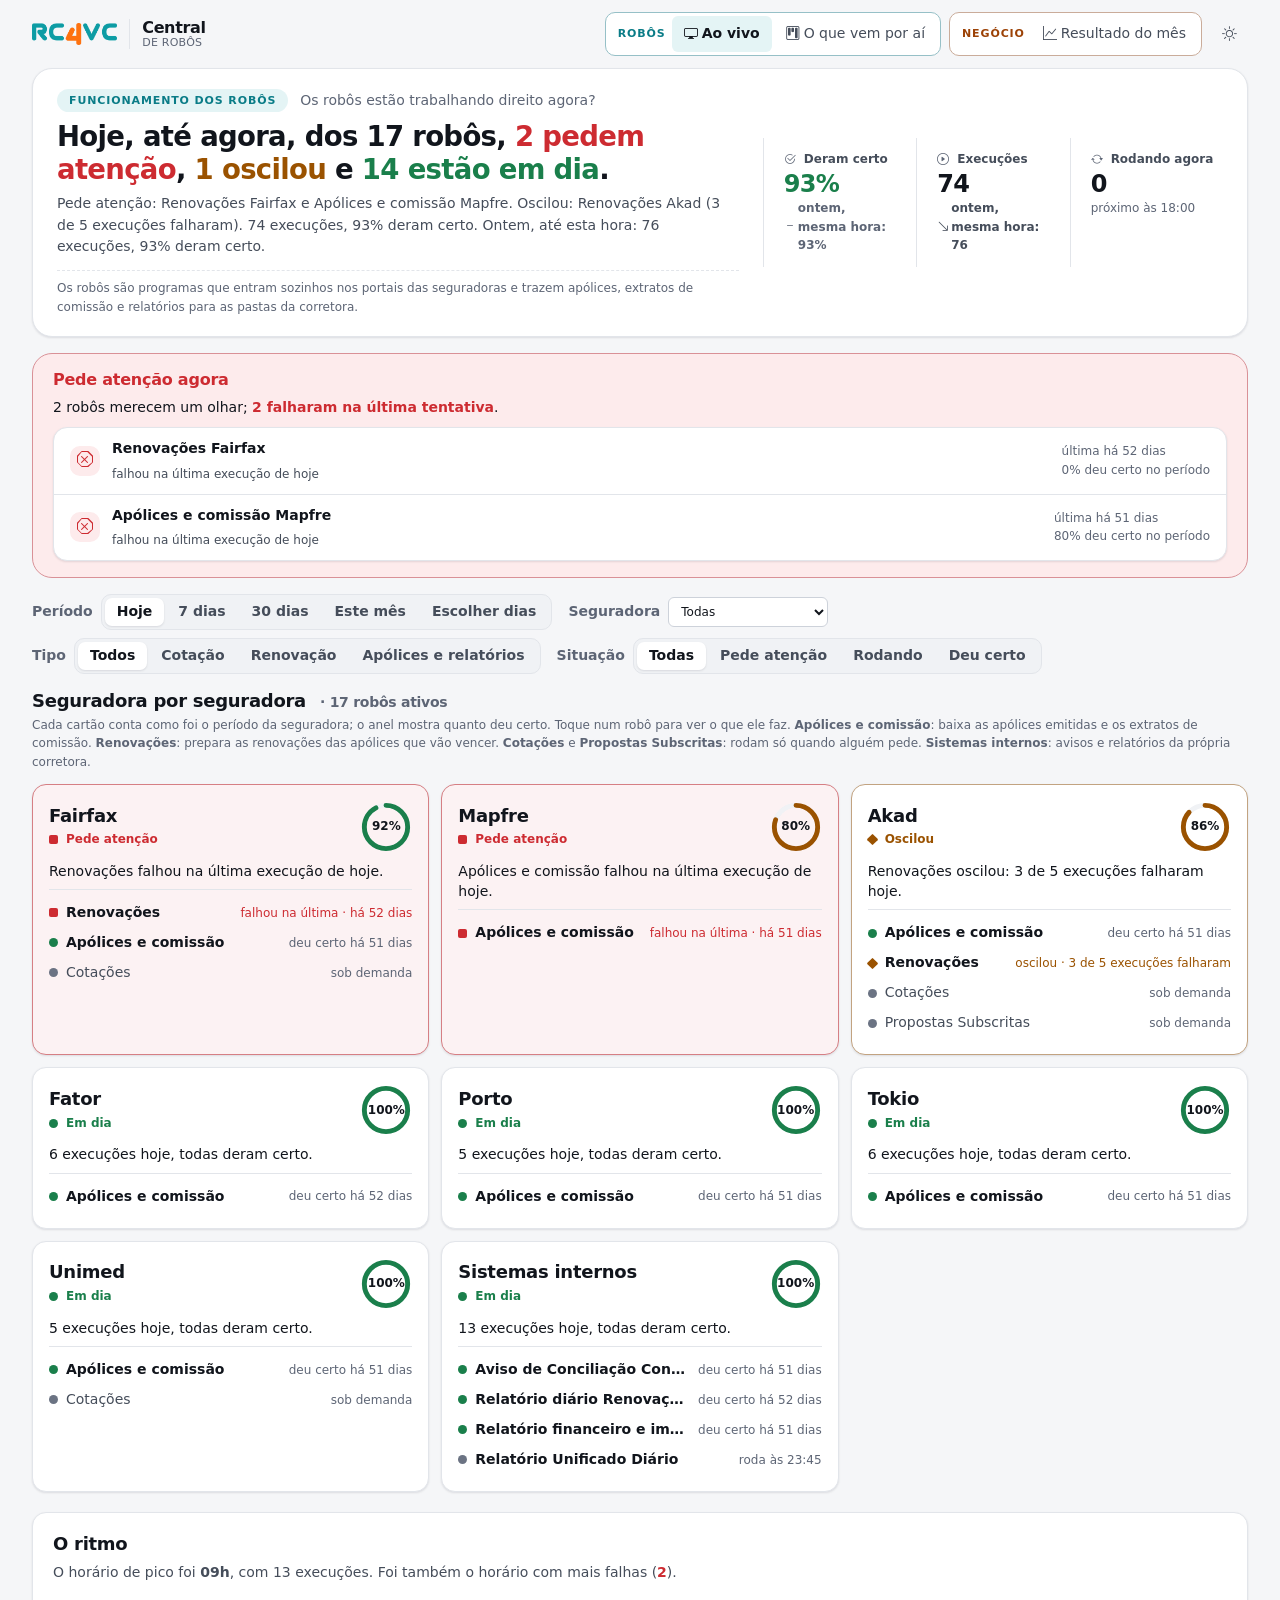
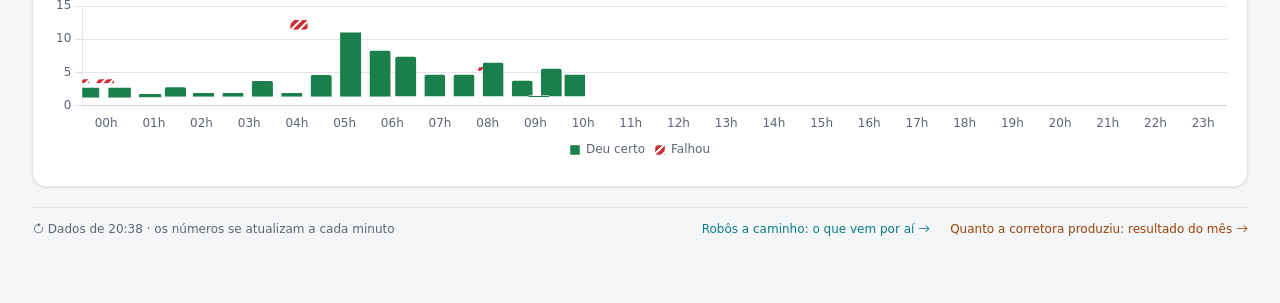
==== commit 1877efac: "Painel ao vivo — 15/10/2026 20:38 UTC" ====
--- a/index.html
+++ b/index.html
@@ -12,7 +12,7 @@
         if (t !== 'claro' && t !== 'escuro') t = window.matchMedia('(prefers-color-scheme: dark)').matches ? 'escuro' : 'claro';
         document.documentElement.dataset.tema = t;
     </script>
-    <script type="importmap">{"imports": {"./static/js/ajuda/assistente.js": "./static/js/ajuda/assistente.js?v=1791552852", "./static/js/ajuda/base.js": "./static/js/ajuda/base.js?v=1791553756", "./static/js/ajuda/busca.js": "./static/js/ajuda/busca.js?v=1790963048", "./static/js/ajuda/tour.js": "./static/js/ajuda/tour.js?v=1791552852", "./static/js/core/anotacoes.js": "./static/js/core/anotacoes.js?v=1790881383", "./static/js/core/api.js": "./static/js/core/api.js?v=1791553756", "./static/js/core/atualizacao.js": "./static/js/core/atualizacao.js?v=1790770202", "./static/js/core/avisos.js": "./static/js/core/avisos.js?v=1791209014", "./static/js/core/casca.js": "./static/js/core/casca.js?v=1791567354", "./static/js/core/diagnostico.js": "./static/js/core/diagnostico.js?v=1790796686", "./static/js/core/editavel.js": "./static/js/core/editavel.js?v=1790770202", "./static/js/core/etapas.js": "./static/js/core/etapas.js?v=1791463085", "./static/js/core/filtros.js": "./static/js/core/filtros.js?v=1790770202", "./static/js/core/format.js": "./static/js/core/format.js?v=1790770202", "./static/js/core/graficos.js": "./static/js/core/graficos.js?v=1791461083", "./static/js/core/robos.js": "./static/js/core/robos.js?v=1791574383", "./static/js/core/textos.js": "./static/js/core/textos.js?v=1790770202", "./static/js/core/ui.js": "./static/js/core/ui.js?v=1792007356", "./static/js/paginas/ajustes.js": "./static/js/paginas/ajustes.js?v=1791404168", "./static/js/paginas/cotacoes.js": "./static/js/paginas/cotacoes.js?v=1792007802", "./static/js/paginas/design.js": "./static/js/paginas/design.js?v=1791460758", "./static/js/paginas/em_construcao.js": "./static/js/paginas/em_construcao.js?v=1791577213", "./static/js/paginas/entrada.js": "./static/js/paginas/entrada.js?v=1790963048", "./static/js/paginas/entrada_historia.js": "./static/js/paginas/entrada_historia.js?v=1791463267", "./static/js/paginas/equipe.js": "./static/js/paginas/equipe.js?v=1791561957", "./static/js/paginas/hoje.js": "./static/js/paginas/hoje.js?v=1791567333", "./static/js/paginas/jornada.js": "./static/js/paginas/jornada.js?v=1791462476", "./static/js/paginas/manual.js": "./static/js/paginas/manual.js?v=1791552852", "./static/js/paginas/ocorrencias.js": "./static/js/paginas/ocorrencias.js?v=1791552852", "./static/js/paginas/perfil.js": "./static/js/paginas/perfil.js?v=1790770202", "./static/js/paginas/publico.js": "./static/js/paginas/publico.js?v=1792093110", "./static/js/paginas/quadro_publico.js": "./static/js/paginas/quadro_publico.js?v=1791897938", "./static/js/paginas/robo.js": "./static/js/paginas/robo.js?v=1791552852", "./static/js/paginas/robos.js": "./static/js/paginas/robos.js?v=1790954687"}}</script>
+    <script type="importmap">{"imports": {"./static/js/ajuda/assistente.js": "./static/js/ajuda/assistente.js?v=1791552852", "./static/js/ajuda/base.js": "./static/js/ajuda/base.js?v=1792096526", "./static/js/ajuda/busca.js": "./static/js/ajuda/busca.js?v=1790963048", "./static/js/ajuda/tour.js": "./static/js/ajuda/tour.js?v=1791552852", "./static/js/core/anotacoes.js": "./static/js/core/anotacoes.js?v=1790881383", "./static/js/core/api.js": "./static/js/core/api.js?v=1791553756", "./static/js/core/atualizacao.js": "./static/js/core/atualizacao.js?v=1790770202", "./static/js/core/avisos.js": "./static/js/core/avisos.js?v=1791209014", "./static/js/core/casca.js": "./static/js/core/casca.js?v=1791567354", "./static/js/core/diagnostico.js": "./static/js/core/diagnostico.js?v=1790796686", "./static/js/core/editavel.js": "./static/js/core/editavel.js?v=1790770202", "./static/js/core/etapas.js": "./static/js/core/etapas.js?v=1791463085", "./static/js/core/filtros.js": "./static/js/core/filtros.js?v=1790770202", "./static/js/core/format.js": "./static/js/core/format.js?v=1790770202", "./static/js/core/graficos.js": "./static/js/core/graficos.js?v=1791461083", "./static/js/core/robos.js": "./static/js/core/robos.js?v=1791574383", "./static/js/core/textos.js": "./static/js/core/textos.js?v=1790770202", "./static/js/core/ui.js": "./static/js/core/ui.js?v=1792007356", "./static/js/paginas/ajustes.js": "./static/js/paginas/ajustes.js?v=1791404168", "./static/js/paginas/cotacoes.js": "./static/js/paginas/cotacoes.js?v=1792007802", "./static/js/paginas/design.js": "./static/js/paginas/design.js?v=1791460758", "./static/js/paginas/em_construcao.js": "./static/js/paginas/em_construcao.js?v=1791577213", "./static/js/paginas/entrada.js": "./static/js/paginas/entrada.js?v=1790963048", "./static/js/paginas/entrada_historia.js": "./static/js/paginas/entrada_historia.js?v=1791463267", "./static/js/paginas/equipe.js": "./static/js/paginas/equipe.js?v=1791561957", "./static/js/paginas/hoje.js": "./static/js/paginas/hoje.js?v=1791567333", "./static/js/paginas/jornada.js": "./static/js/paginas/jornada.js?v=1791462476", "./static/js/paginas/manual.js": "./static/js/paginas/manual.js?v=1791552852", "./static/js/paginas/ocorrencias.js": "./static/js/paginas/ocorrencias.js?v=1791552852", "./static/js/paginas/perfil.js": "./static/js/paginas/perfil.js?v=1790770202", "./static/js/paginas/publico.js": "./static/js/paginas/publico.js?v=1792096526", "./static/js/paginas/quadro_publico.js": "./static/js/paginas/quadro_publico.js?v=1792096526", "./static/js/paginas/robo.js": "./static/js/paginas/robo.js?v=1791552852", "./static/js/paginas/robos.js": "./static/js/paginas/robos.js?v=1790954687"}}</script>
     <link rel="icon" type="image/svg+xml" href="./static/img/marca.svg">
     <link rel="icon" type="image/png" sizes="192x192" href="./static/img/icone_central_192.png">
     <link rel="apple-touch-icon" href="./static/img/icone_central_180.png">
@@ -210,7 +210,7 @@
     <script type="module" src="./static/js/core/casca.js?v=1791567354"></script>
     
 <script src="./static/vendor/chartjs/chart.umd.min.js?v=1790770202"></script>
-<script type="module" src="./static/js/paginas/publico.js?v=1792093110"></script>
+<script type="module" src="./static/js/paginas/publico.js?v=1792096526"></script>
 
 </body>
 </html>
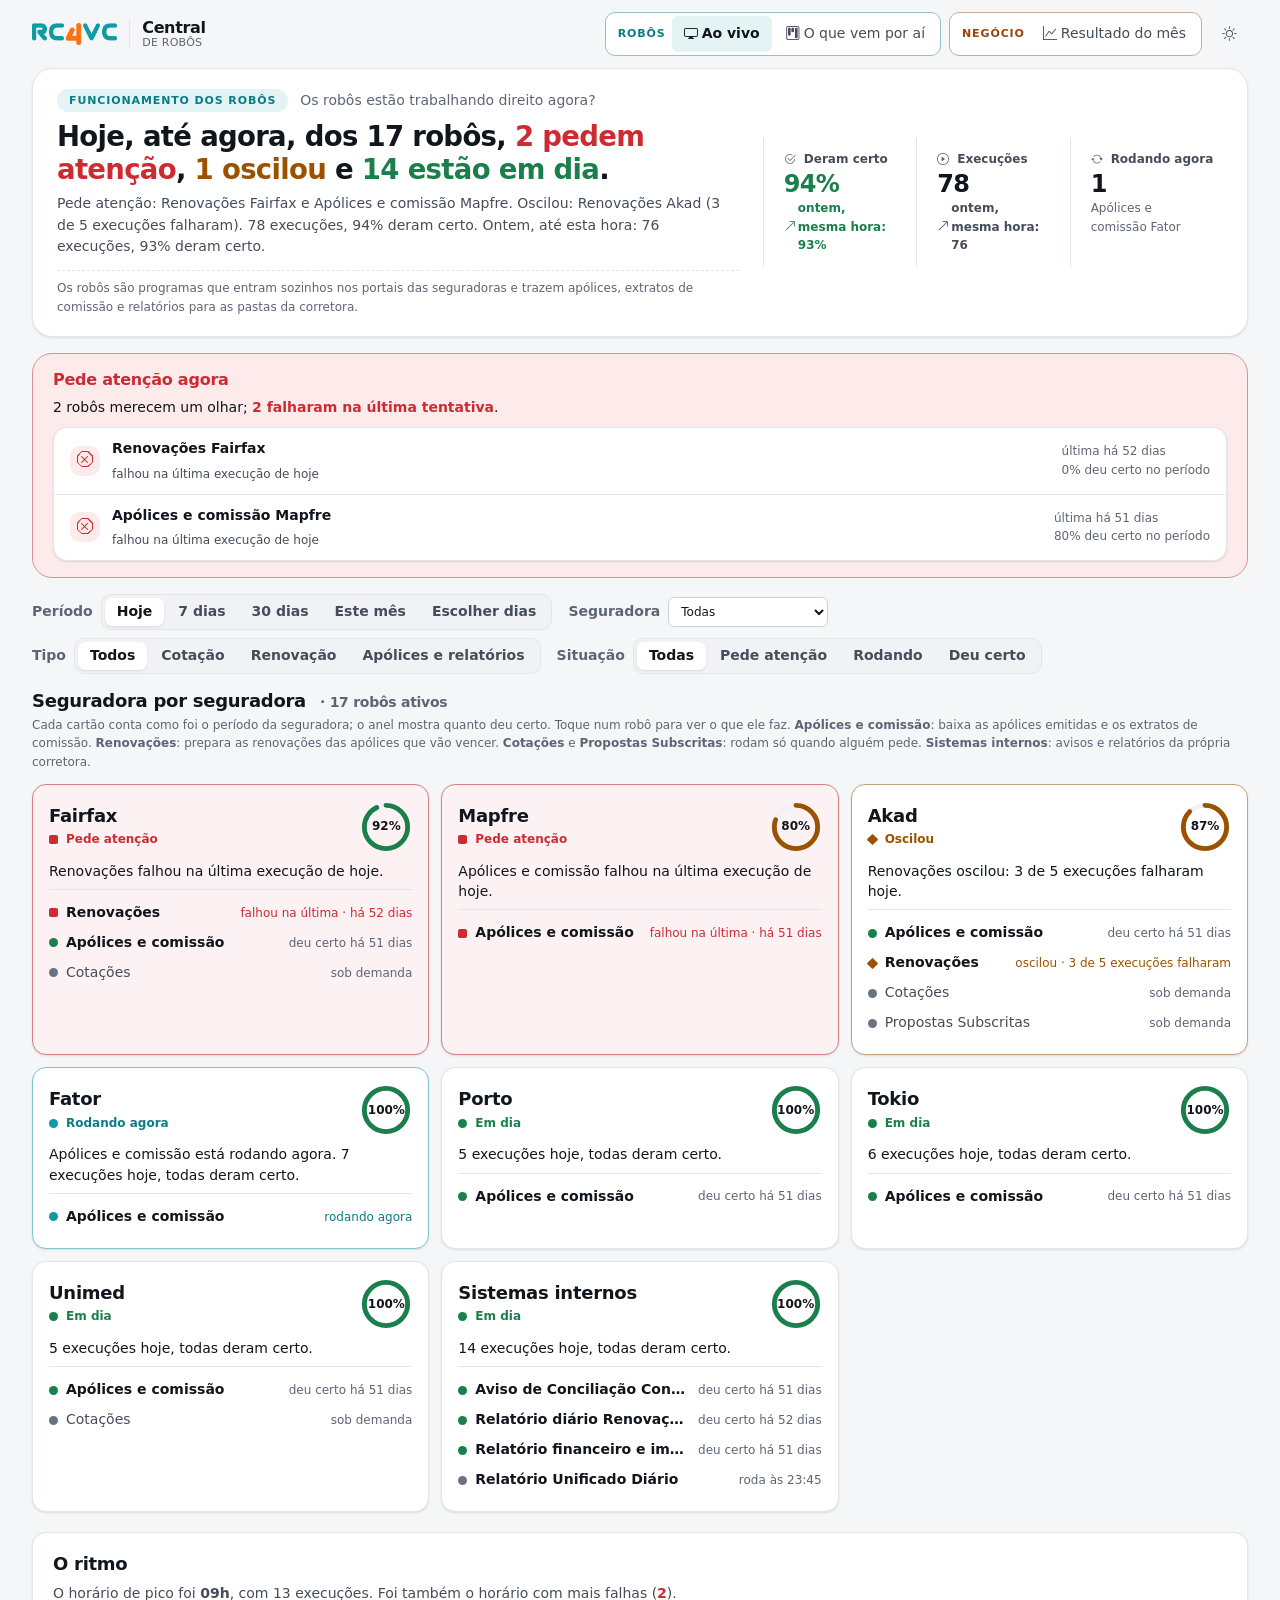
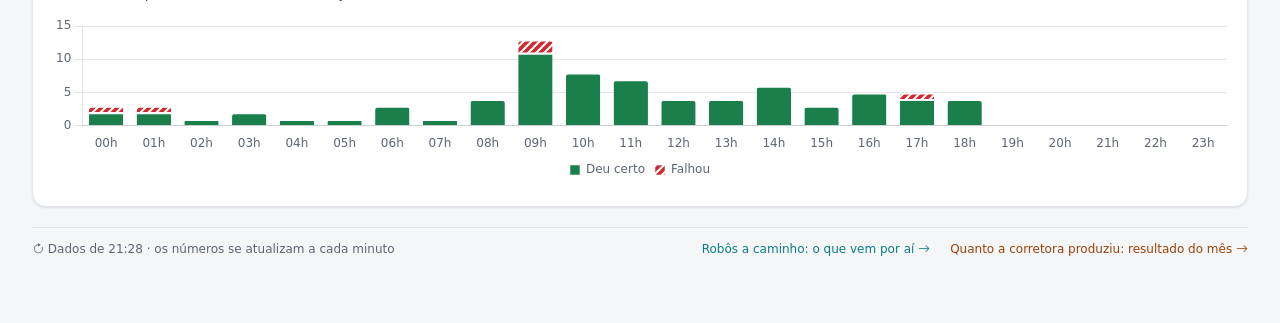
==== commit 30d3e173: "Painel ao vivo — 15/10/2026 21:28 UTC" ====
--- a/index.html
+++ b/index.html
@@ -68,7 +68,7 @@
     </header>
     <main id="conteudo" tabindex="-1">
 
-<div class="simples-conteudo painel-vivo" data-fonte-ao-vivo="https://rc4vc.com/central/dados/painel.json" data-fonte="./dados/painel.json">
+<div class="simples-conteudo painel-vivo" data-fonte-ao-vivo="https://rc4vc-painel.pages.dev/dados/painel.json" data-fonte="./dados/painel.json">
     
     <section class="painel-resumo">
         <div class="painel-resumo-texto">
